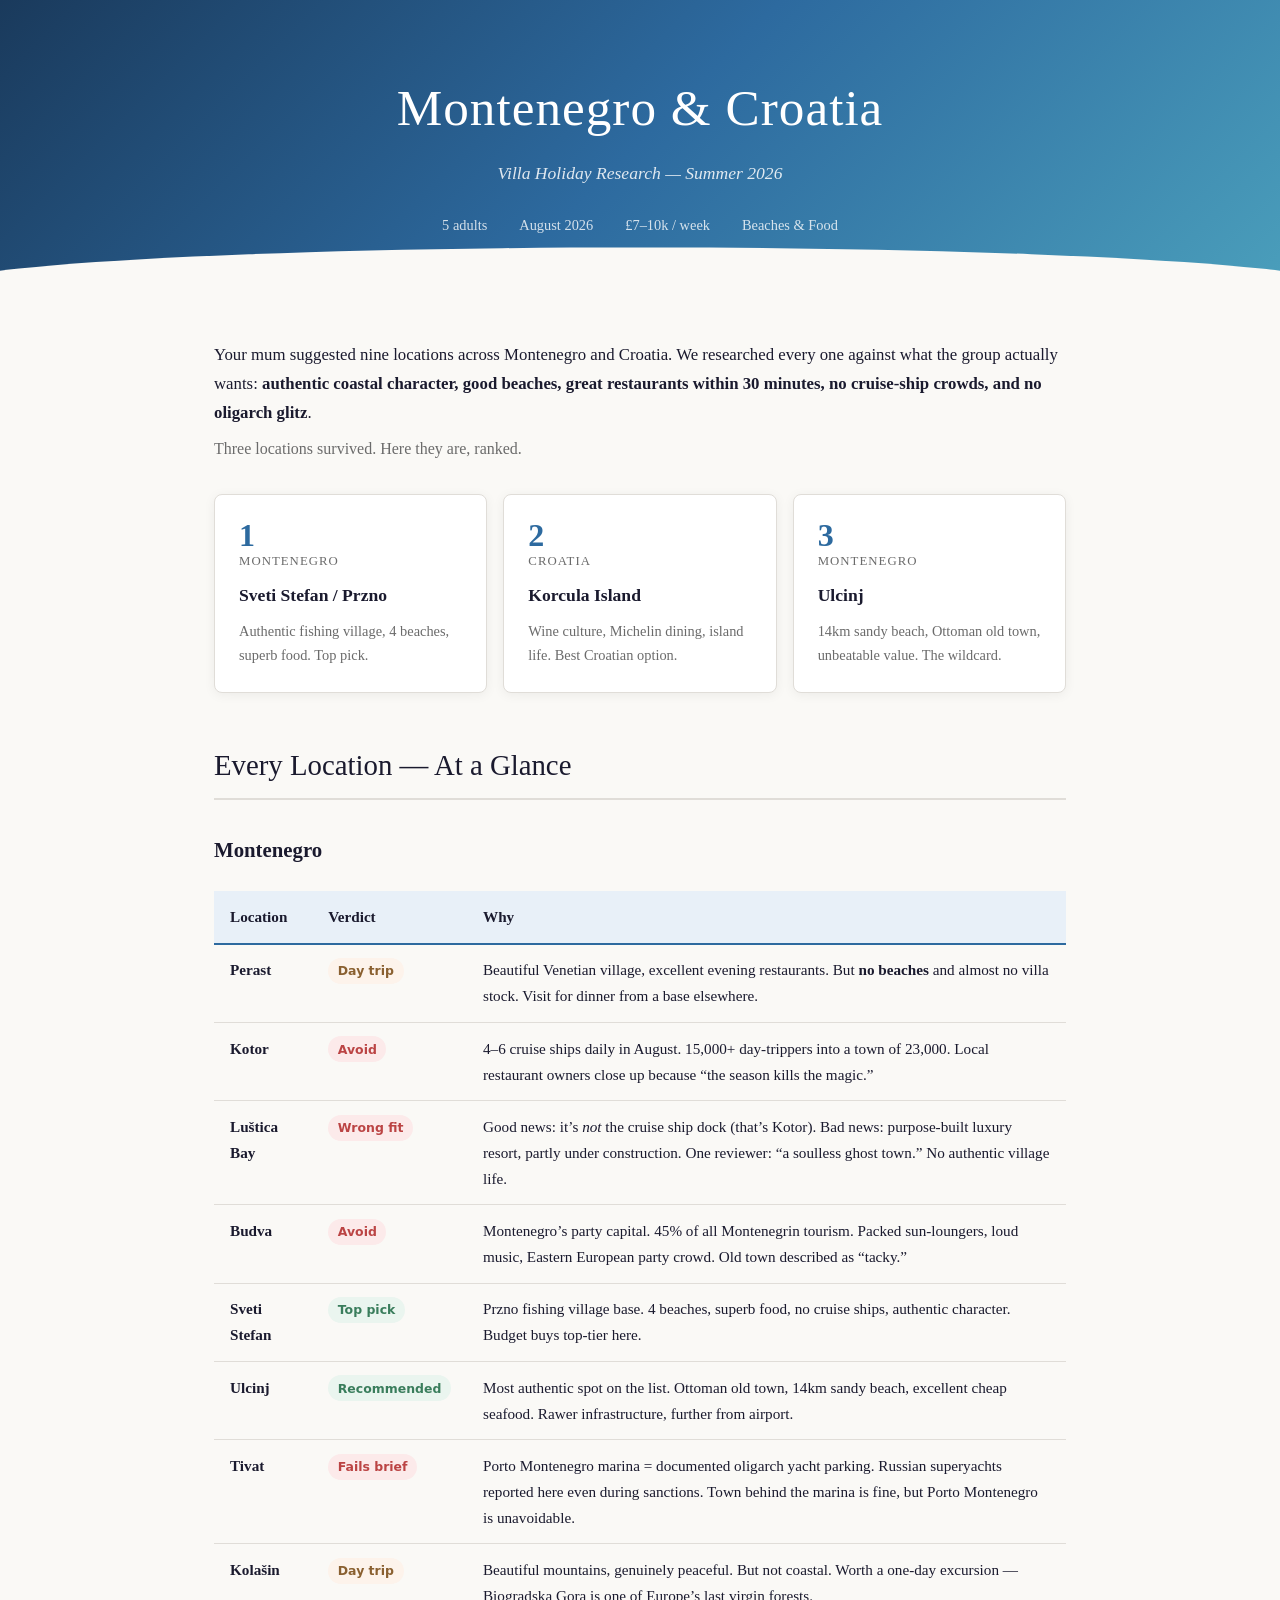
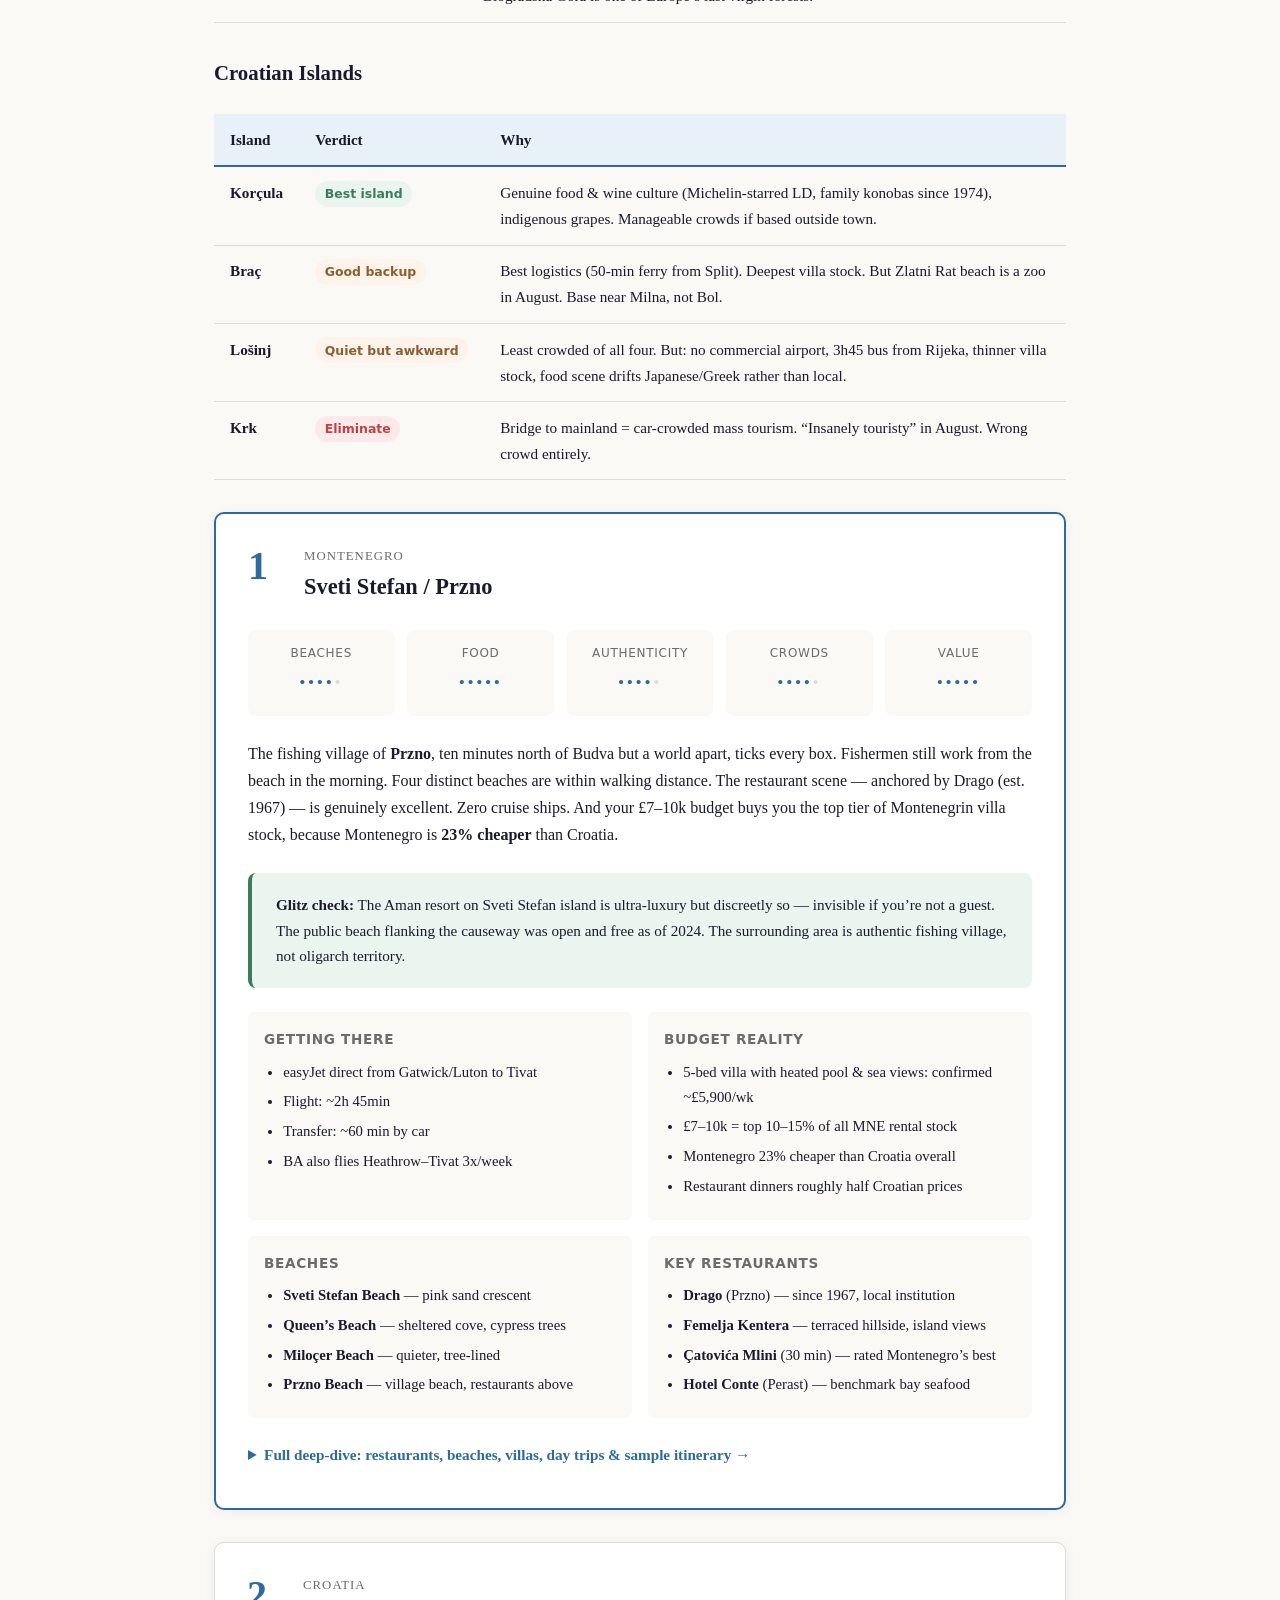
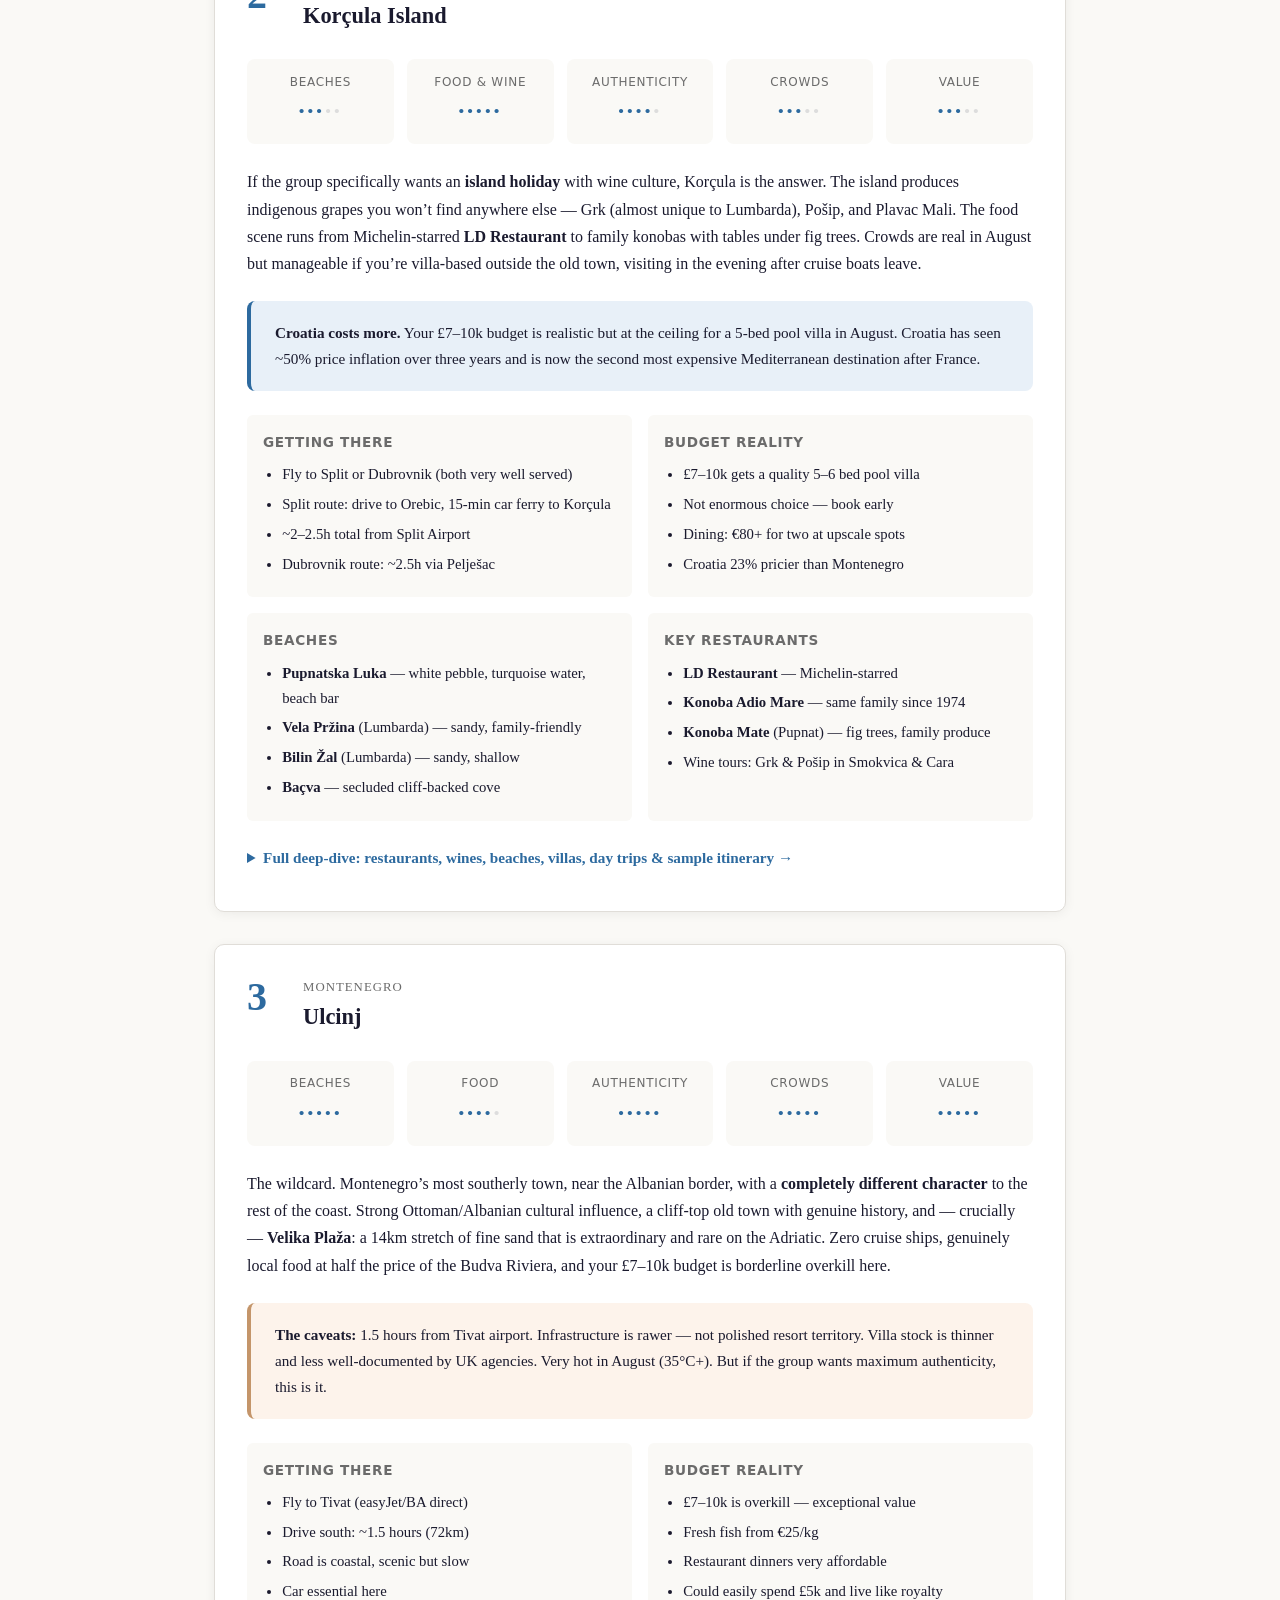
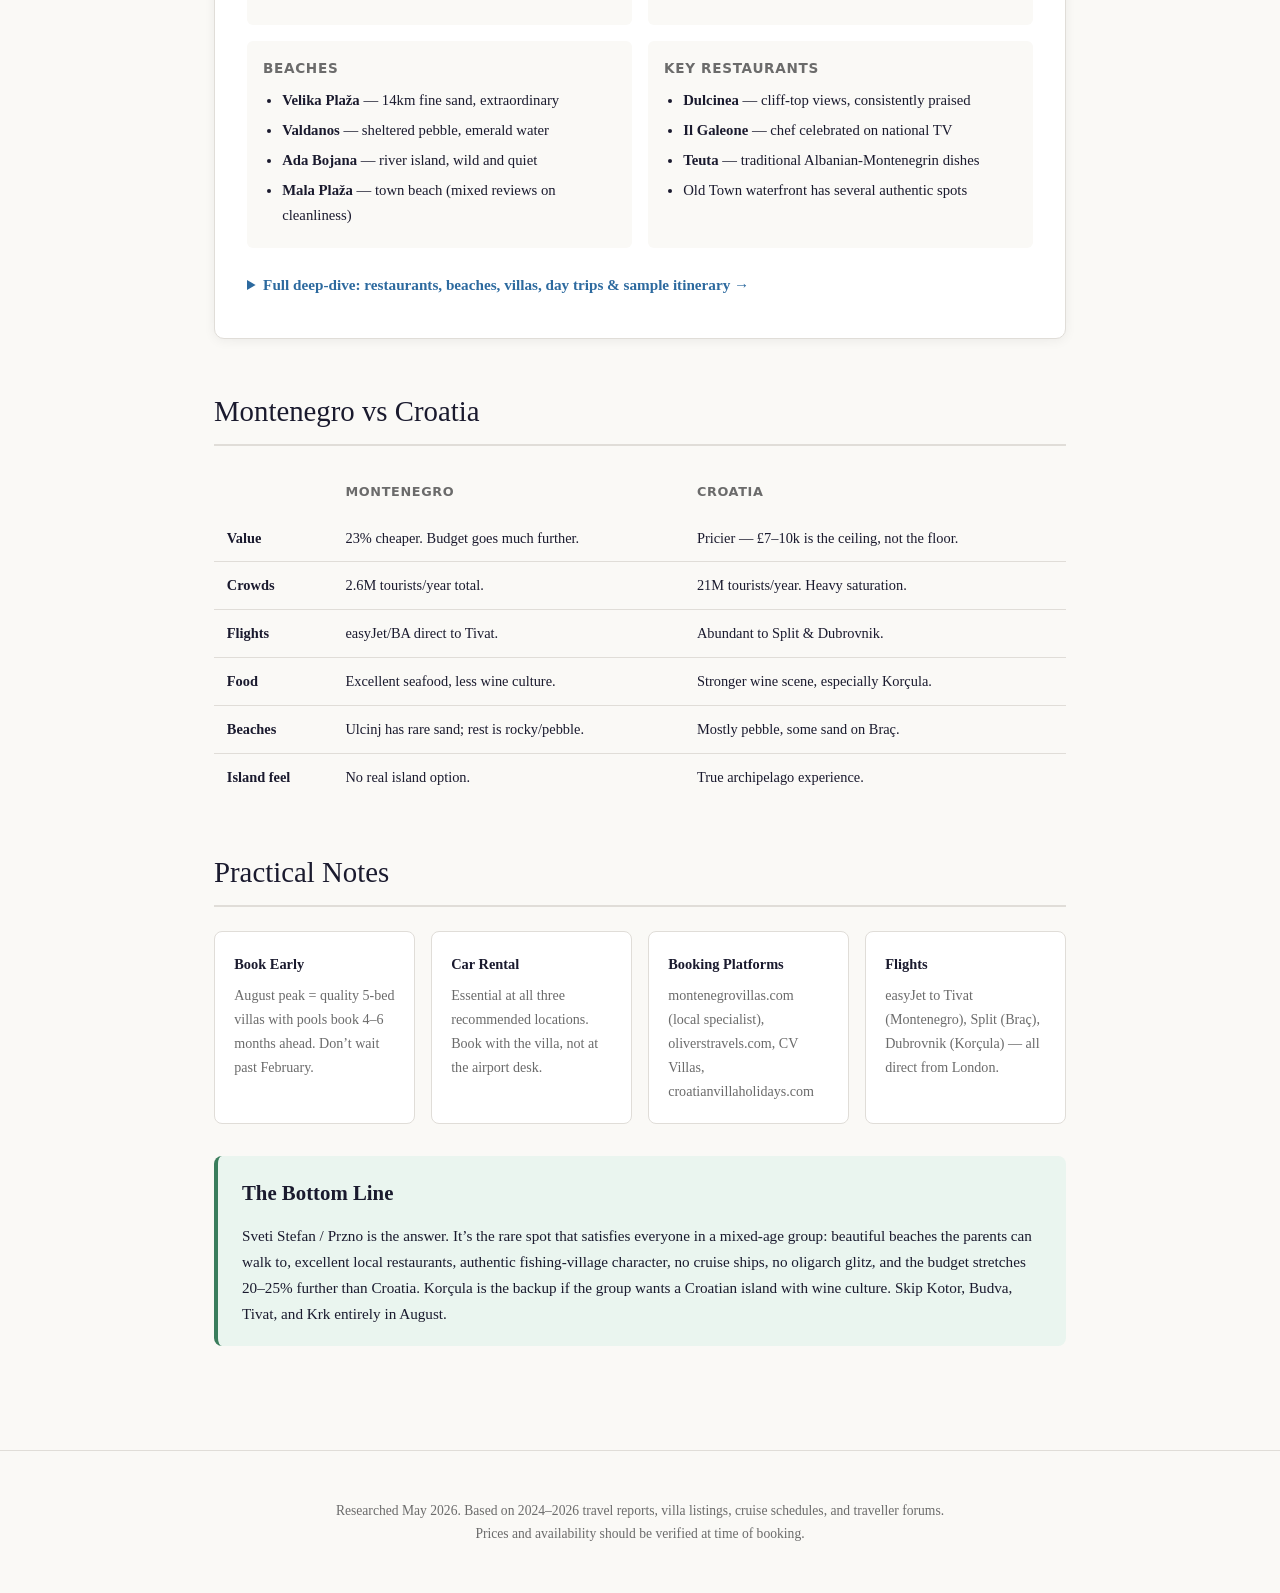
==== index.html @ 677475d8 "Add deep-dive content for all three recommended locations" ====
<!DOCTYPE html>
<html lang="en">
<head>
    <meta charset="UTF-8">
    <meta name="viewport" content="width=device-width, initial-scale=1.0">
    <title>Montenegro & Croatia — Summer 2026</title>
    <style>
        :root {
            --ink: #1a1a2e;
            --paper: #faf9f6;
            --accent: #2d6a9f;
            --accent-light: #e8f0f8;
            --warm: #c4956a;
            --warm-light: #fdf3eb;
            --red: #b44;
            --red-light: #fceaea;
            --green: #3a7d5c;
            --green-light: #eaf5ef;
            --border: #e0ddd8;
            --muted: #6b6b6b;
            --shadow: 0 2px 12px rgba(0,0,0,0.06);
        }

        * { margin: 0; padding: 0; box-sizing: border-box; }

        body {
            font-family: 'Georgia', 'Times New Roman', serif;
            color: var(--ink);
            background: var(--paper);
            line-height: 1.7;
            -webkit-font-smoothing: antialiased;
        }

        .hero {
            background: linear-gradient(135deg, #1a3a5c 0%, #2d6a9f 50%, #4a9ebb 100%);
            color: white;
            padding: 4rem 2rem 3rem;
            text-align: center;
            position: relative;
            overflow: hidden;
        }
        .hero::after {
            content: '';
            position: absolute;
            bottom: -2px;
            left: 0;
            right: 0;
            height: 40px;
            background: var(--paper);
            clip-path: ellipse(55% 100% at 50% 100%);
        }
        .hero h1 {
            font-size: clamp(2rem, 5vw, 3.2rem);
            font-weight: 400;
            letter-spacing: 0.02em;
            margin-bottom: 0.5rem;
        }
        .hero .subtitle {
            font-size: 1.1rem;
            opacity: 0.85;
            font-style: italic;
        }
        .hero .meta {
            margin-top: 1.5rem;
            display: flex;
            gap: 2rem;
            justify-content: center;
            flex-wrap: wrap;
            font-size: 0.9rem;
            opacity: 0.8;
        }
        .hero .meta span {
            display: flex;
            align-items: center;
            gap: 0.4rem;
        }

        .container {
            max-width: 900px;
            margin: 0 auto;
            padding: 2rem 1.5rem;
        }

        .nav-cards {
            display: grid;
            grid-template-columns: repeat(auto-fit, minmax(250px, 1fr));
            gap: 1rem;
            margin: 2rem 0 3rem;
        }
        .nav-card {
            background: white;
            border: 1px solid var(--border);
            border-radius: 8px;
            padding: 1.5rem;
            text-decoration: none;
            color: var(--ink);
            transition: all 0.2s;
            box-shadow: var(--shadow);
        }
        .nav-card:hover {
            border-color: var(--accent);
            transform: translateY(-2px);
            box-shadow: 0 4px 20px rgba(0,0,0,0.1);
        }
        .nav-card .rank {
            font-size: 2rem;
            font-weight: 700;
            color: var(--accent);
            line-height: 1;
        }
        .nav-card h3 {
            margin: 0.5rem 0 0.3rem;
            font-size: 1.1rem;
        }
        .nav-card .country {
            font-size: 0.8rem;
            text-transform: uppercase;
            letter-spacing: 0.08em;
            color: var(--muted);
        }
        .nav-card p {
            font-size: 0.9rem;
            color: var(--muted);
            margin-top: 0.5rem;
        }

        h2 {
            font-size: 1.8rem;
            font-weight: 400;
            margin: 3rem 0 1rem;
            padding-bottom: 0.5rem;
            border-bottom: 2px solid var(--border);
        }
        h3 {
            font-size: 1.3rem;
            font-weight: 600;
            margin: 2rem 0 0.8rem;
        }

        .verdict-table {
            width: 100%;
            border-collapse: collapse;
            margin: 1.5rem 0;
            font-size: 0.95rem;
        }
        .verdict-table th {
            text-align: left;
            padding: 0.8rem 1rem;
            background: var(--accent-light);
            border-bottom: 2px solid var(--accent);
            font-weight: 600;
        }
        .verdict-table td {
            padding: 0.8rem 1rem;
            border-bottom: 1px solid var(--border);
            vertical-align: top;
        }
        .verdict-table tr:hover {
            background: #fafafa;
        }

        .badge {
            display: inline-block;
            padding: 0.15rem 0.6rem;
            border-radius: 20px;
            font-size: 0.78rem;
            font-weight: 600;
            font-family: system-ui, sans-serif;
            white-space: nowrap;
        }
        .badge-yes { background: var(--green-light); color: var(--green); }
        .badge-no { background: var(--red-light); color: var(--red); }
        .badge-maybe { background: var(--warm-light); color: #8a6030; }
        .badge-star { background: #fef3c7; color: #92400e; }

        .rec-section {
            background: white;
            border: 1px solid var(--border);
            border-radius: 10px;
            padding: 2rem;
            margin: 2rem 0;
            box-shadow: var(--shadow);
        }
        .rec-section.top-pick {
            border-color: var(--accent);
            border-width: 2px;
        }
        .rec-header {
            display: flex;
            align-items: flex-start;
            gap: 1rem;
            margin-bottom: 1.5rem;
        }
        .rec-number {
            font-size: 2.5rem;
            font-weight: 700;
            color: var(--accent);
            line-height: 1;
            min-width: 2.5rem;
        }
        .rec-title h3 {
            margin: 0;
            font-size: 1.4rem;
        }
        .rec-title .country-tag {
            font-size: 0.8rem;
            text-transform: uppercase;
            letter-spacing: 0.08em;
            color: var(--muted);
        }

        .score-grid {
            display: grid;
            grid-template-columns: repeat(auto-fit, minmax(140px, 1fr));
            gap: 0.8rem;
            margin: 1.5rem 0;
        }
        .score-item {
            text-align: center;
            padding: 0.8rem;
            border-radius: 8px;
            background: var(--paper);
        }
        .score-item .label {
            font-size: 0.75rem;
            text-transform: uppercase;
            letter-spacing: 0.06em;
            color: var(--muted);
            font-family: system-ui, sans-serif;
        }
        .score-item .dots {
            font-size: 1.1rem;
            margin: 0.3rem 0;
            letter-spacing: 0.15em;
        }
        .dot-full { color: var(--accent); }
        .dot-empty { color: #ddd; }

        .detail-grid {
            display: grid;
            grid-template-columns: 1fr 1fr;
            gap: 1rem;
            margin: 1rem 0;
        }
        @media (max-width: 600px) {
            .detail-grid { grid-template-columns: 1fr; }
        }
        .detail-item {
            padding: 1rem;
            background: var(--paper);
            border-radius: 6px;
        }
        .detail-item h4 {
            font-size: 0.85rem;
            text-transform: uppercase;
            letter-spacing: 0.05em;
            color: var(--muted);
            margin-bottom: 0.5rem;
            font-family: system-ui, sans-serif;
        }
        .detail-item p, .detail-item ul {
            font-size: 0.92rem;
        }
        .detail-item ul {
            padding-left: 1.2rem;
        }
        .detail-item li {
            margin-bottom: 0.3rem;
        }

        .comparison-table {
            width: 100%;
            border-collapse: collapse;
            margin: 1.5rem 0;
            font-size: 0.9rem;
        }
        .comparison-table th {
            text-align: left;
            padding: 0.7rem 0.8rem;
            background: var(--paper);
            font-weight: 600;
            font-size: 0.8rem;
            text-transform: uppercase;
            letter-spacing: 0.05em;
            color: var(--muted);
            font-family: system-ui, sans-serif;
        }
        .comparison-table td {
            padding: 0.7rem 0.8rem;
            border-bottom: 1px solid var(--border);
        }
        .comparison-table tr:last-child td { border-bottom: none; }

        .callout {
            padding: 1.2rem 1.5rem;
            border-radius: 8px;
            margin: 1.5rem 0;
            font-size: 0.95rem;
        }
        .callout-info {
            background: var(--accent-light);
            border-left: 4px solid var(--accent);
        }
        .callout-warn {
            background: var(--warm-light);
            border-left: 4px solid var(--warm);
        }
        .callout-good {
            background: var(--green-light);
            border-left: 4px solid var(--green);
        }

        .practical-grid {
            display: grid;
            grid-template-columns: repeat(auto-fit, minmax(200px, 1fr));
            gap: 1rem;
            margin: 1.5rem 0;
        }
        .practical-item {
            background: white;
            border: 1px solid var(--border);
            border-radius: 8px;
            padding: 1.2rem;
        }
        .practical-item h4 {
            font-size: 0.9rem;
            margin-bottom: 0.5rem;
        }
        .practical-item p {
            font-size: 0.88rem;
            color: var(--muted);
        }

        .deep-dive {
            margin-top: 1rem;
        }
        .deep-dive summary {
            cursor: pointer;
            font-weight: 600;
            color: var(--accent);
            padding: 0.5rem 0;
            font-size: 0.95rem;
        }
        .deep-dive summary:hover {
            text-decoration: underline;
        }
        .deep-dive-content {
            padding: 1rem 0;
        }
        .deep-dive-content h4 {
            font-size: 1rem;
            margin: 1.5rem 0 0.5rem;
            color: var(--ink);
        }
        .deep-dive-content h4:first-child {
            margin-top: 0;
        }
        .deep-dive-content ul {
            padding-left: 1.5rem;
            margin: 0.5rem 0;
        }
        .deep-dive-content li {
            margin-bottom: 0.4rem;
            font-size: 0.92rem;
        }
        .deep-dive-content p {
            font-size: 0.92rem;
            margin: 0.5rem 0;
        }
        .deep-dive-content .restaurant-card,
        .deep-dive-content .beach-card,
        .deep-dive-content .villa-card {
            background: var(--paper);
            border-radius: 6px;
            padding: 0.8rem 1rem;
            margin: 0.5rem 0;
        }
        .deep-dive-content .restaurant-card strong,
        .deep-dive-content .beach-card strong,
        .deep-dive-content .villa-card strong {
            color: var(--accent);
        }

        .itinerary {
            margin: 1rem 0;
        }
        .itinerary-day {
            display: grid;
            grid-template-columns: 80px 1fr;
            gap: 1rem;
            padding: 0.8rem 0;
            border-bottom: 1px solid var(--border);
        }
        .itinerary-day:last-child { border-bottom: none; }
        .day-label {
            font-weight: 700;
            color: var(--accent);
            font-size: 0.85rem;
            text-transform: uppercase;
            letter-spacing: 0.05em;
            font-family: system-ui, sans-serif;
            padding-top: 0.1rem;
        }
        .day-content {
            font-size: 0.92rem;
        }
        .day-content strong { font-weight: 600; }

        footer {
            text-align: center;
            padding: 3rem 1.5rem;
            color: var(--muted);
            font-size: 0.85rem;
            border-top: 1px solid var(--border);
            margin-top: 3rem;
        }

        .stars { color: #d4a017; letter-spacing: 0.1em; }

        @media (max-width: 600px) {
            .hero { padding: 3rem 1.5rem 2.5rem; }
            .container { padding: 1.5rem 1rem; }
            .rec-section { padding: 1.5rem; }
            .hero .meta { gap: 1rem; }
        }
    </style>
</head>
<body>

<div class="hero">
    <h1>Montenegro & Croatia</h1>
    <div class="subtitle">Villa Holiday Research &mdash; Summer 2026</div>
    <div class="meta">
        <span>5 adults</span>
        <span>August 2026</span>
        <span>&pound;7&ndash;10k / week</span>
        <span>Beaches &amp; Food</span>
    </div>
</div>

<div class="container">

    <p style="font-size: 1.05rem; margin: 1.5rem 0 0.5rem;">Your mum suggested nine locations across Montenegro and Croatia. We researched every one against what the group actually wants: <strong>authentic coastal character, good beaches, great restaurants within 30 minutes, no cruise-ship crowds, and no oligarch glitz</strong>.</p>

    <p style="color: var(--muted);">Three locations survived. Here they are, ranked.</p>

    <div class="nav-cards">
        <a href="#sveti-stefan" class="nav-card">
            <div class="rank">1</div>
            <div class="country">Montenegro</div>
            <h3>Sveti Stefan / Przno</h3>
            <p>Authentic fishing village, 4 beaches, superb food. Top pick.</p>
        </a>
        <a href="#korcula" class="nav-card">
            <div class="rank">2</div>
            <div class="country">Croatia</div>
            <h3>Korcula Island</h3>
            <p>Wine culture, Michelin dining, island life. Best Croatian option.</p>
        </a>
        <a href="#ulcinj" class="nav-card">
            <div class="rank">3</div>
            <div class="country">Montenegro</div>
            <h3>Ulcinj</h3>
            <p>14km sandy beach, Ottoman old town, unbeatable value. The wildcard.</p>
        </a>
    </div>

    <!-- ===== VERDICTS TABLE ===== -->
    <h2>Every Location &mdash; At a Glance</h2>

    <h3>Montenegro</h3>
    <table class="verdict-table">
        <thead>
            <tr><th>Location</th><th>Verdict</th><th>Why</th></tr>
        </thead>
        <tbody>
            <tr>
                <td><strong>Perast</strong></td>
                <td><span class="badge badge-maybe">Day trip</span></td>
                <td>Beautiful Venetian village, excellent evening restaurants. But <strong>no beaches</strong> and almost no villa stock. Visit for dinner from a base elsewhere.</td>
            </tr>
            <tr>
                <td><strong>Kotor</strong></td>
                <td><span class="badge badge-no">Avoid</span></td>
                <td>4&ndash;6 cruise ships daily in August. 15,000+ day-trippers into a town of 23,000. Local restaurant owners close up because &ldquo;the season kills the magic.&rdquo;</td>
            </tr>
            <tr>
                <td><strong>Lu&scaron;tica Bay</strong></td>
                <td><span class="badge badge-no">Wrong fit</span></td>
                <td>Good news: it&rsquo;s <em>not</em> the cruise ship dock (that&rsquo;s Kotor). Bad news: purpose-built luxury resort, partly under construction. One reviewer: &ldquo;a soulless ghost town.&rdquo; No authentic village life.</td>
            </tr>
            <tr>
                <td><strong>Budva</strong></td>
                <td><span class="badge badge-no">Avoid</span></td>
                <td>Montenegro&rsquo;s party capital. 45% of all Montenegrin tourism. Packed sun-loungers, loud music, Eastern European party crowd. Old town described as &ldquo;tacky.&rdquo;</td>
            </tr>
            <tr>
                <td><strong>Sveti Stefan</strong></td>
                <td><span class="badge badge-yes">Top pick</span></td>
                <td>Przno fishing village base. 4 beaches, superb food, no cruise ships, authentic character. Budget buys top-tier here.</td>
            </tr>
            <tr>
                <td><strong>Ulcinj</strong></td>
                <td><span class="badge badge-yes">Recommended</span></td>
                <td>Most authentic spot on the list. Ottoman old town, 14km sandy beach, excellent cheap seafood. Rawer infrastructure, further from airport.</td>
            </tr>
            <tr>
                <td><strong>Tivat</strong></td>
                <td><span class="badge badge-no">Fails brief</span></td>
                <td>Porto Montenegro marina = documented oligarch yacht parking. Russian superyachts reported here even during sanctions. Town behind the marina is fine, but Porto Montenegro is unavoidable.</td>
            </tr>
            <tr>
                <td><strong>Kola&scaron;in</strong></td>
                <td><span class="badge badge-maybe">Day trip</span></td>
                <td>Beautiful mountains, genuinely peaceful. But not coastal. Worth a one-day excursion &mdash; Biogradska Gora is one of Europe&rsquo;s last virgin forests.</td>
            </tr>
        </tbody>
    </table>

    <h3>Croatian Islands</h3>
    <table class="verdict-table">
        <thead>
            <tr><th>Island</th><th>Verdict</th><th>Why</th></tr>
        </thead>
        <tbody>
            <tr>
                <td><strong>Kor&ccedil;ula</strong></td>
                <td><span class="badge badge-yes">Best island</span></td>
                <td>Genuine food &amp; wine culture (Michelin-starred LD, family konobas since 1974), indigenous grapes. Manageable crowds if based outside town.</td>
            </tr>
            <tr>
                <td><strong>Bra&ccedil;</strong></td>
                <td><span class="badge badge-maybe">Good backup</span></td>
                <td>Best logistics (50-min ferry from Split). Deepest villa stock. But Zlatni Rat beach is a zoo in August. Base near Milna, not Bol.</td>
            </tr>
            <tr>
                <td><strong>Lo&scaron;inj</strong></td>
                <td><span class="badge badge-maybe">Quiet but awkward</span></td>
                <td>Least crowded of all four. But: no commercial airport, 3h45 bus from Rijeka, thinner villa stock, food scene drifts Japanese/Greek rather than local.</td>
            </tr>
            <tr>
                <td><strong>Krk</strong></td>
                <td><span class="badge badge-no">Eliminate</span></td>
                <td>Bridge to mainland = car-crowded mass tourism. &ldquo;Insanely touristy&rdquo; in August. Wrong crowd entirely.</td>
            </tr>
        </tbody>
    </table>

    <!-- ===== TOP PICK: SVETI STEFAN ===== -->
    <div id="sveti-stefan" class="rec-section top-pick">
        <div class="rec-header">
            <div class="rec-number">1</div>
            <div class="rec-title">
                <div class="country-tag">Montenegro</div>
                <h3>Sveti Stefan / Przno</h3>
            </div>
        </div>

        <div class="score-grid">
            <div class="score-item">
                <div class="label">Beaches</div>
                <div class="dots"><span class="dot-full">&bull;&bull;&bull;&bull;</span><span class="dot-empty">&bull;</span></div>
            </div>
            <div class="score-item">
                <div class="label">Food</div>
                <div class="dots"><span class="dot-full">&bull;&bull;&bull;&bull;&bull;</span></div>
            </div>
            <div class="score-item">
                <div class="label">Authenticity</div>
                <div class="dots"><span class="dot-full">&bull;&bull;&bull;&bull;</span><span class="dot-empty">&bull;</span></div>
            </div>
            <div class="score-item">
                <div class="label">Crowds</div>
                <div class="dots"><span class="dot-full">&bull;&bull;&bull;&bull;</span><span class="dot-empty">&bull;</span></div>
            </div>
            <div class="score-item">
                <div class="label">Value</div>
                <div class="dots"><span class="dot-full">&bull;&bull;&bull;&bull;&bull;</span></div>
            </div>
        </div>

        <p>The fishing village of <strong>Przno</strong>, ten minutes north of Budva but a world apart, ticks every box. Fishermen still work from the beach in the morning. Four distinct beaches are within walking distance. The restaurant scene &mdash; anchored by Drago (est. 1967) &mdash; is genuinely excellent. Zero cruise ships. And your &pound;7&ndash;10k budget buys you the top tier of Montenegrin villa stock, because Montenegro is <strong>23% cheaper</strong> than Croatia.</p>

        <div class="callout callout-good">
            <strong>Glitz check:</strong> The Aman resort on Sveti Stefan island is ultra-luxury but discreetly so &mdash; invisible if you&rsquo;re not a guest. The public beach flanking the causeway was open and free as of 2024. The surrounding area is authentic fishing village, not oligarch territory.
        </div>

        <div class="detail-grid">
            <div class="detail-item">
                <h4>Getting There</h4>
                <ul>
                    <li>easyJet direct from Gatwick/Luton to Tivat</li>
                    <li>Flight: ~2h 45min</li>
                    <li>Transfer: ~60 min by car</li>
                    <li>BA also flies Heathrow&ndash;Tivat 3x/week</li>
                </ul>
            </div>
            <div class="detail-item">
                <h4>Budget Reality</h4>
                <ul>
                    <li>5-bed villa with heated pool &amp; sea views: confirmed ~&pound;5,900/wk</li>
                    <li>&pound;7&ndash;10k = top 10&ndash;15% of all MNE rental stock</li>
                    <li>Montenegro 23% cheaper than Croatia overall</li>
                    <li>Restaurant dinners roughly half Croatian prices</li>
                </ul>
            </div>
            <div class="detail-item">
                <h4>Beaches</h4>
                <ul>
                    <li><strong>Sveti Stefan Beach</strong> &mdash; pink sand crescent</li>
                    <li><strong>Queen&rsquo;s Beach</strong> &mdash; sheltered cove, cypress trees</li>
                    <li><strong>Milo&ccedil;er Beach</strong> &mdash; quieter, tree-lined</li>
                    <li><strong>Przno Beach</strong> &mdash; village beach, restaurants above</li>
                </ul>
            </div>
            <div class="detail-item">
                <h4>Key Restaurants</h4>
                <ul>
                    <li><strong>Drago</strong> (Przno) &mdash; since 1967, local institution</li>
                    <li><strong>Femelja Kentera</strong> &mdash; terraced hillside, island views</li>
                    <li><strong>&Ccedil;atovi&cacute;a Mlini</strong> (30 min) &mdash; rated Montenegro&rsquo;s best</li>
                    <li><strong>Hotel Conte</strong> (Perast) &mdash; benchmark bay seafood</li>
                </ul>
            </div>
        </div>

        <details class="deep-dive" id="sveti-stefan-deep">
            <summary>Full deep-dive: restaurants, beaches, villas, day trips &amp; sample itinerary &rarr;</summary>
            <div class="deep-dive-content" id="sveti-stefan-deep-content">

                <div class="callout callout-info" style="margin-bottom:1.5rem;">
                    <strong>Breaking news:</strong> Aman Sveti Stefan reopened 1 July 2026 after a five-year closure. Under the settlement, Sveti Stefan Beach and King&rsquo;s Beach are now <strong>publicly accessible</strong>. Queen&rsquo;s Beach remains Aman-exclusive. This is great news for villa renters.
                </div>

                <h4>Villa Options</h4>

                <div class="villa-card">
                    <strong>Sveti Stefan Dream Villa</strong> &mdash; 5 bed, 5 en-suite bath, sleeps 10<br>
                    3&times;10m heated pool, pergola shading, panoramic sea &amp; mountain views. Bliziku&cacute;e village above Sveti Stefan. 270m&sup2;, modern-traditional Montenegrin architecture.<br>
                    <strong>&euro;6,965/week (~&pound;5,900)</strong> &mdash; sits comfortably in budget.<br>
                    <em>montenegrovillas.com</em>
                </div>

                <div class="villa-card">
                    <strong>Villa Sveti Stefan</strong> &mdash; 4 bed across three levels, 6 bath<br>
                    Full-size pool, 360&deg; sea/mountain views. Modern stone mansion minutes from the islet. Outdoor kitchen with brick oven.<br>
                    <strong>Prices on request</strong> &mdash; likely &pound;7&ndash;10k range given spec.<br>
                    <em>montenegrovillas.com</em>
                </div>

                <div class="villa-card">
                    <strong>4-Bed Villa with Infinity Pool (SV014)</strong> &mdash; 4 bed (2 double, 2 twin), sleeps 8&ndash;10<br>
                    Private infinity pool with sea views. Re&zcaron;evi&cacute;i hills, 400m to beach. Two connected apartments, BBQ, parking.<br>
                    <strong>~&pound;3,073/week</strong> &mdash; well below budget, great value option.<br>
                    <em>croatianvillas.com</em>
                </div>

                <div class="villa-card">
                    <strong>Villa Cirque</strong> &mdash; 5 bed with en-suite<br>
                    Oliver&rsquo;s Travels, Sveti Stefan South Coast. Dynamic pricing &mdash; search with August 2026 dates.<br>
                    <em>oliverstravels.com</em>
                </div>

                <p style="color:var(--muted); font-size:0.88rem; margin-top:0.8rem;"><strong>Booking tip:</strong> The Dream Villa at ~&pound;5,900/wk is the clearest confirmed option. Also search Airbnb luxury and Oliver&rsquo;s Travels with August 2026 dates. Book 4&ndash;6 months ahead.</p>

                <h4>Restaurant Guide</h4>

                <p style="font-style:italic; color:var(--muted); margin-bottom:0.8rem;">Przno village &mdash; 5 min walk/drive</p>

                <div class="restaurant-card">
                    <strong>Konoba Langust</strong> &mdash; The standout. Family-run for 20+ years, on the beach promenade. Operates its own fishing boats &mdash; catch is genuinely daily fresh. Grilled whole fish, lobster, octopus. Garden &amp; sea-view terrace (140 covers).<br>
                    ~&euro;35&ndash;50/head incl. wine. <strong>Book ahead in August</strong> &mdash; +382 69 023559 or foodbook.me
                </div>

                <div class="restaurant-card">
                    <strong>Blanche</strong> &mdash; Upmarket modern dining on the Przno seafront. Contemporary Adriatic seafood, good wine list. ~&euro;50&ndash;70/head. Book ahead.
                </div>

                <div class="restaurant-card">
                    <strong>Konoba More</strong> &mdash; Traditional tavern at the water&rsquo;s edge. More local, less touristy. Simple honest seafood &mdash; grilled fish, mussels, cold mezes. ~&euro;20&ndash;30/head.
                </div>

                <p style="font-style:italic; color:var(--muted); margin:1rem 0 0.8rem;">Sveti Stefan immediate area</p>

                <div class="restaurant-card">
                    <strong>Olive Restaurant &amp; Bar</strong> &mdash; Right next to Sveti Stefan beach, under centuries-old olive trees with views of the 15th-century island. Probably the most scenic lunch spot in the area. Seafood risotto, grilled octopus. Mains &euro;14&ndash;24. Mixed reviews on consistency but the setting is unmatched.
                </div>

                <div class="restaurant-card">
                    <strong>Adrovic Restaurant</strong> &mdash; Large terrace with iconic Sveti Stefan island views. Traditional Montenegrin menu. Local cheeses, fresh fish. Mid-range.
                </div>

                <p style="font-style:italic; color:var(--muted); margin:1rem 0 0.8rem;">Worth the drive</p>

                <div class="restaurant-card">
                    <strong>Konoba &Ccedil;atovi&cacute;a Mlini</strong> (Morinj, 45&ndash;60 min) &mdash; <span class="badge badge-star">Signature dinner</span><br>
                    The standout fine-dining destination of the entire Montenegrin coast. Hidden behind an unassuming village entrance, reveals a restored 200-year-old flour mill with lawns, streams, ducks, geese, peacocks. Salt-baked whole fish (order in advance for groups), excellent desserts and wine list.<br>
                    ~&euro;45&ndash;60/head. <strong>Book weeks ahead</strong> &mdash; +382 32 373 030 or catovicamlini.com
                </div>

                <div class="restaurant-card">
                    <strong>Jadran</strong> (Budva Old Town, 20 min) &mdash; Est. 1976, right on the seafront. Grilled daily catch, lobster buzara, stuffed squid. Traditional coal grill. Book 2 days ahead in August.
                </div>

                <div class="restaurant-card">
                    <strong>Konoba Mediterraneo</strong> (Petrovac, 20 min south) &mdash; #1-rated in Petrovac. Tables between lemon trees overlooking the bay. Fish stew, black risotto, Mediterranean fish platter.
                </div>

                <h4>Beach Guide</h4>

                <p style="margin-bottom:0.8rem;">All four main beaches form a walkable chain connected by a coastal pine forest path &mdash; one of the genuine pleasures of the area.</p>

                <div class="beach-card">
                    <strong>Sveti Stefan Beach</strong> &mdash; Pink-tinged pebble (calcium shell fragments). Left/public side is free (sunbeds ~&euro;30/pair). Right side now publicly accessible following the 2026 Aman settlement. Moderate-high crowds in August. Go before 10am for photography. Crystal clear turquoise water.
                </div>

                <div class="beach-card">
                    <strong>Milo&ccedil;er Beach (King&rsquo;s Beach)</strong> &mdash; Fine pink pebbles, &ldquo;almost velvety.&rdquo; 380m long. Now publicly accessible (2026 settlement). 10-min walk through Milo&ccedil;er Forest Park (century-old royal pines). Limited facilities &mdash; bring supplies. The forest walk is itself a highlight.
                </div>

                <div class="beach-card">
                    <strong>Queen&rsquo;s Beach</strong> &mdash; Sand and pebble, 120m, sheltered cove with cypress and olive trees. <strong>Aman guests only</strong> under the 2026 settlement. The most secluded of the four.
                </div>

                <div class="beach-card">
                    <strong>Przno Beach</strong> &mdash; Sandy-pebble mix, crescent bay. Partially reserved by Maestral Resort; public portion free. Most crowded of the four &mdash; arrive early. Seafront restaurants directly on beach (Langust, Blanche). Atmospheric in the evening with fishing boats returning.
                </div>

                <div class="beach-card">
                    <strong>Petrovac Beach</strong> (20 min south) &mdash; Sandy &mdash; the best sand beach in the region. Busier but more manageable than Budva. Beach bars, two small pine-forested islands visible offshore. Combine with lunch at Konoba Mediterraneo.
                </div>

                <h4>Day Trips</h4>

                <div class="itinerary">
                    <div class="itinerary-day">
                        <div class="day-label">Kotor</div>
                        <div class="day-content">
                            <strong>35km, 45&ndash;50 min.</strong> UNESCO walled medieval city. Genuinely one of the most beautiful old towns in Europe. <strong>Crucial:</strong> leave by 7:30am, arrive 8am, leave by 11am before cruise ships overwhelm it. Hike the San Giovanni fortress walls (free before 8am, &euro;8 after). Cathedral of St Tryphon. Or return at dusk when cruise crowds leave &mdash; magical.
                        </div>
                    </div>
                    <div class="itinerary-day">
                        <div class="day-label">Perast</div>
                        <div class="day-content">
                            <strong>45km, 55&ndash;60 min.</strong> Tiny Baroque village on the Bay of Kotor. Take the boat to Our Lady of the Rocks (&euro;5 return, 5 min) &mdash; an artificial island built by sailors adding stones over centuries. Best in late afternoon/evening when cruise passengers are gone. Golden-hour light on the bay is exceptional.
                        </div>
                    </div>
                    <div class="itinerary-day">
                        <div class="day-label">Lov&cacute;en</div>
                        <div class="day-content">
                            <strong>60km, ~1.5h.</strong> The Kotor Serpentine: 16 hairpin bends, jaw-dropping views. Njego&scaron; Mausoleum at 1,657m (461 steps, &euro;8). Stop at Njegu&scaron;i village to buy local pr&scaron;ut and cheese direct from producers. Optional add-on: Cetinje (Montenegro&rsquo;s royal capital). Full day &mdash; allow 8&ndash;10 hours. Manageable in a standard rental car.
                        </div>
                    </div>
                    <div class="itinerary-day">
                        <div class="day-label">Skadar Lake</div>
                        <div class="day-content">
                            <strong>50km, ~1h.</strong> Largest lake in the Balkans. Private boat tour recommended (~&euro;90/head for 5 people) &mdash; includes breakfast, lunch, swimming, bird watching, island monastery visits. Depart from Virpazar village. Lily pad fields, Dalmatian Pelicans, clear swimming water.
                        </div>
                    </div>
                    <div class="itinerary-day">
                        <div class="day-label">Petrovac + Budva</div>
                        <div class="day-content">
                            <strong>Half-and-half day.</strong> Petrovac (20 min south) for a sandy beach morning and lunch at Konoba Mediterraneo. Budva Old Town (15 min north) for an evening walk along the medieval walls at sunset, dinner at Jadran.
                        </div>
                    </div>
                </div>

                <h4>Practical Tips</h4>

                <div class="detail-grid">
                    <div class="detail-item">
                        <h4>Car Rental</h4>
                        <ul>
                            <li>Pick up at Tivat airport (~30km to Sveti Stefan)</li>
                            <li>Consider two small cars or one 7-seater for 5 people</li>
                            <li>Book 3+ months ahead for August</li>
                            <li>Get full comprehensive insurance (&euro;10/day)</li>
                            <li>Drive on the right. Headlights always on. Blood alcohol effectively zero (0.03%)</li>
                        </ul>
                    </div>
                    <div class="detail-item">
                        <h4>Money</h4>
                        <ul>
                            <li>Montenegro uses the <strong>Euro</strong></li>
                            <li>Cards widely accepted in tourist areas</li>
                            <li>Carry cash for beach vendors, smaller konobas, markets</li>
                            <li>Tipping: 10% for good service, in cash to server</li>
                            <li>&ldquo;Kuver&rdquo; (cover charge) &euro;1&ndash;2.50/person is normal, not a scam</li>
                        </ul>
                    </div>
                    <div class="detail-item">
                        <h4>Mobile &amp; Roaming</h4>
                        <ul>
                            <li><strong>Montenegro is NOT in the EU</strong> &mdash; EU roaming rules don&rsquo;t apply</li>
                            <li>O2 out-of-bundle data can be &pound;18/100MB</li>
                            <li>Best: buy a local SIM at Tivat airport (&euro;15&ndash;25 for 10&ndash;20GB)</li>
                            <li>Or load an eSIM before departure</li>
                            <li>Coastal 4G coverage is excellent</li>
                        </ul>
                    </div>
                    <div class="detail-item">
                        <h4>Supermarkets</h4>
                        <ul>
                            <li><strong>Voli</strong> and <strong>Idea</strong> are the main chains near Budva</li>
                            <li>HDL Lakovi&cacute; hypermarket for a big stock-up</li>
                            <li>Do a main shop in Budva on arrival day</li>
                            <li>Tap water is safe to drink</li>
                        </ul>
                    </div>
                </div>

                <h4>Sample Week</h4>

                <div class="itinerary">
                    <div class="itinerary-day">
                        <div class="day-label">Day 1</div>
                        <div class="day-content"><strong>Arrival &amp; settle.</strong> Fly into Tivat, pick up car, drive to villa (~40 min). Afternoon swim at Sveti Stefan Beach. Dinner at Olive Restaurant &mdash; right at the beach, no driving.</div>
                    </div>
                    <div class="itinerary-day">
                        <div class="day-label">Day 2</div>
                        <div class="day-content"><strong>Przno village day.</strong> Walk the coastal forest path (20 min). Coffee on the waterfront. Morning swim at Przno Beach. Lunch at Konoba Langust (book ahead). Afternoon walk back via Milo&ccedil;er Forest Park. Evening at the villa pool.</div>
                    </div>
                    <div class="itinerary-day">
                        <div class="day-label">Day 3</div>
                        <div class="day-content"><strong>Kotor + Perast.</strong> Leave 7:30am. Climb fortress walls before crowds. Leave Kotor by 11am. Drive to Perast (20 min), boat to Our Lady of the Rocks. Lunch in Perast. Pool afternoon. Local dinner.</div>
                    </div>
                    <div class="itinerary-day">
                        <div class="day-label">Day 4</div>
                        <div class="day-content"><strong>Lov&cacute;en &amp; mountains.</strong> Active day. Drive the Kotor Serpentine. Buy pr&scaron;ut in Njegu&scaron;i. Hike to the Mausoleum (461 steps). Picnic at Ivanova Korita meadows. Home by 5&ndash;6pm. Villa dinner with local wine and Njegu&scaron;i prosciutto.</div>
                    </div>
                    <div class="itinerary-day">
                        <div class="day-label">Day 5</div>
                        <div class="day-content"><strong>Full beach day.</strong> No driving. Milo&ccedil;er Beach in the morning (bring supplies). Long lunch at Olive. Pool afternoon. <strong>Signature dinner at &Ccedil;atovi&cacute;a Mlini</strong> (book weeks ahead). The best meal of the trip.</div>
                    </div>
                    <div class="itinerary-day">
                        <div class="day-label">Day 6</div>
                        <div class="day-content"><strong>Lake Skadar boat day.</strong> Pre-booked private boat tour (~&euro;90/head). Full day on the water &mdash; lily pads, pelicans, island monasteries, swimming. Return via Virpazar. Evening BBQ at the villa or Blanche in Przno.</div>
                    </div>
                    <div class="itinerary-day">
                        <div class="day-label">Day 7</div>
                        <div class="day-content"><strong>Petrovac &amp; Budva.</strong> Sandy beach morning at Petrovac. Lunch at Konoba Mediterraneo. Final swim at Sveti Stefan Beach. Evening: Budva Old Town walls at sunset, dinner at Jadran.</div>
                    </div>
                    <div class="itinerary-day">
                        <div class="day-label">Day 8</div>
                        <div class="day-content"><strong>Departure.</strong> Morning beach or pool. Tivat airport transfer: 30&ndash;40 min.</div>
                    </div>
                </div>

            </div>
        </details>
    </div>

    <!-- ===== #2: KORCULA ===== -->
    <div id="korcula" class="rec-section">
        <div class="rec-header">
            <div class="rec-number">2</div>
            <div class="rec-title">
                <div class="country-tag">Croatia</div>
                <h3>Kor&ccedil;ula Island</h3>
            </div>
        </div>

        <div class="score-grid">
            <div class="score-item">
                <div class="label">Beaches</div>
                <div class="dots"><span class="dot-full">&bull;&bull;&bull;</span><span class="dot-empty">&bull;&bull;</span></div>
            </div>
            <div class="score-item">
                <div class="label">Food &amp; Wine</div>
                <div class="dots"><span class="dot-full">&bull;&bull;&bull;&bull;&bull;</span></div>
            </div>
            <div class="score-item">
                <div class="label">Authenticity</div>
                <div class="dots"><span class="dot-full">&bull;&bull;&bull;&bull;</span><span class="dot-empty">&bull;</span></div>
            </div>
            <div class="score-item">
                <div class="label">Crowds</div>
                <div class="dots"><span class="dot-full">&bull;&bull;&bull;</span><span class="dot-empty">&bull;&bull;</span></div>
            </div>
            <div class="score-item">
                <div class="label">Value</div>
                <div class="dots"><span class="dot-full">&bull;&bull;&bull;</span><span class="dot-empty">&bull;&bull;</span></div>
            </div>
        </div>

        <p>If the group specifically wants an <strong>island holiday</strong> with wine culture, Kor&ccedil;ula is the answer. The island produces indigenous grapes you won&rsquo;t find anywhere else &mdash; Grk (almost unique to Lumbarda), Po&scaron;ip, and Plavac Mali. The food scene runs from Michelin-starred <strong>LD Restaurant</strong> to family konobas with tables under fig trees. Crowds are real in August but manageable if you&rsquo;re villa-based outside the old town, visiting in the evening after cruise boats leave.</p>

        <div class="callout callout-info">
            <strong>Croatia costs more.</strong> Your &pound;7&ndash;10k budget is realistic but at the ceiling for a 5-bed pool villa in August. Croatia has seen ~50% price inflation over three years and is now the second most expensive Mediterranean destination after France.
        </div>

        <div class="detail-grid">
            <div class="detail-item">
                <h4>Getting There</h4>
                <ul>
                    <li>Fly to Split or Dubrovnik (both very well served)</li>
                    <li>Split route: drive to Orebic, 15-min car ferry to Kor&ccedil;ula</li>
                    <li>~2&ndash;2.5h total from Split Airport</li>
                    <li>Dubrovnik route: ~2.5h via Pelje&scaron;ac</li>
                </ul>
            </div>
            <div class="detail-item">
                <h4>Budget Reality</h4>
                <ul>
                    <li>&pound;7&ndash;10k gets a quality 5&ndash;6 bed pool villa</li>
                    <li>Not enormous choice &mdash; book early</li>
                    <li>Dining: &euro;80+ for two at upscale spots</li>
                    <li>Croatia 23% pricier than Montenegro</li>
                </ul>
            </div>
            <div class="detail-item">
                <h4>Beaches</h4>
                <ul>
                    <li><strong>Pupnatska Luka</strong> &mdash; white pebble, turquoise water, beach bar</li>
                    <li><strong>Vela Pr&zcaron;ina</strong> (Lumbarda) &mdash; sandy, family-friendly</li>
                    <li><strong>Bilin &Zcaron;al</strong> (Lumbarda) &mdash; sandy, shallow</li>
                    <li><strong>Ba&ccedil;va</strong> &mdash; secluded cliff-backed cove</li>
                </ul>
            </div>
            <div class="detail-item">
                <h4>Key Restaurants</h4>
                <ul>
                    <li><strong>LD Restaurant</strong> &mdash; Michelin-starred</li>
                    <li><strong>Konoba Adio Mare</strong> &mdash; same family since 1974</li>
                    <li><strong>Konoba Mate</strong> (Pupnat) &mdash; fig trees, family produce</li>
                    <li>Wine tours: Grk &amp; Po&scaron;ip in Smokvica &amp; Cara</li>
                </ul>
            </div>
        </div>

        <details class="deep-dive" id="korcula-deep">
            <summary>Full deep-dive: restaurants, wines, beaches, villas, day trips &amp; sample itinerary &rarr;</summary>
            <div class="deep-dive-content" id="korcula-deep-content">

                <h4>Villa Options</h4>

                <div class="villa-card">
                    <strong>Grandeur Villa (Oliver&rsquo;s Travels)</strong> &mdash; 5 bed, 7 bath, sleeps 10<br>
                    Two independent units, each with its own infinity pool (35m&sup2; + 40m&sup2;). Above Zrnovska Banja Bay, 3&ndash;5 min drive from Kor&ccedil;ula Town. Sauna, steam room, Bose audio. Nearest restaurant (Konoba Belin) 400m away.<br>
                    <strong>Price on request</strong> &mdash; likely top of &pound;7&ndash;10k range.<br>
                    <em>oliverstravels.com</em>
                </div>

                <div class="villa-card">
                    <strong>Villa Marinella (Oliver&rsquo;s Travels)</strong> &mdash; 4 bed, all en-suite with balconies, sleeps 8<br>
                    Southern coast sheltered bay, 5.7km from Kor&ccedil;ula Town. Private pool, private jetty &amp; mooring. <strong>Complimentary BMW i3 included.</strong> Kayaks, paddleboards, mountain bikes. Daily maid service, villa host.<br>
                    <strong>Price on request.</strong><br>
                    <em>oliverstravels.com</em>
                </div>

                <div class="villa-card">
                    <strong>Villa Kristal (The Villa Collection)</strong> &mdash; 4 bed, 5 bath, sleeps 8<br>
                    Seafront among olive groves near a monastery. Historic property dating to 1656.<br>
                    <strong>~&pound;5,859/week</strong><br>
                    <em>thevillacollection.com</em>
                </div>

                <div class="villa-card">
                    <strong>Villa Dragulj (The Villa Collection)</strong> &mdash; 5 bed, 7 bath, sleeps 10<br>
                    Described as an &ldquo;architectural masterpiece.&rdquo;<br>
                    <strong>~&pound;5,859/week</strong><br>
                    <em>thevillacollection.com</em>
                </div>

                <div class="villa-card">
                    <strong>Villa Hera, Lumbarda</strong> &mdash; 4 bed, near Pr&zcaron;ina sandy beaches<br>
                    Surrounded by Grk vineyards. Quiet rural setting.<br>
                    <strong>From ~&pound;3,500/week</strong> &mdash; budget end, great value.<br>
                    <em>villa-hera-lumbarda.com</em>
                </div>

                <p style="color:var(--muted); font-size:0.88rem; margin-top:0.8rem;"><strong>Tip:</strong> Most operators don&rsquo;t publish August prices &mdash; request quotes directly. The Orebic&ndash;Domince car ferry (15 min, up to 18x/day) means a villa near Zrnovska Banja Bay gives the best balance of quiet + access.</p>

                <h4>Restaurant Guide</h4>

                <div class="restaurant-card">
                    <strong>LD Restaurant</strong> &mdash; Kor&ccedil;ula Town &mdash; <span class="badge badge-star">Michelin Star</span><br>
                    Head chef Marko Gajski. Six-course tasting menu with matching wines, refined Dalmatian-meets-Mediterranean, sea and island views from Old Town waterfront. Five consecutive years as Croatia&rsquo;s most Wine Friendly restaurant.<br>
                    Tasting menu ~&euro;120+, &agrave; la carte mains &euro;40&ndash;70. <strong>Book well in advance.</strong>
                </div>

                <div class="restaurant-card">
                    <strong>Konoba Mate</strong> &mdash; Pupnat village (15 min from town) &mdash; <span class="badge badge-star">Michelin Bib Gourmand + Green Star</span><br>
                    Family konoba under fig trees. Home-cured charcuterie, aged goat&rsquo;s cheese, handmade ravioli with goat&rsquo;s cheese and sage, home-grown vegetables. One of the most acclaimed restaurants in Dalmatia.<br>
                    <strong>Book essential:</strong> +385 20 717 109 or konobamate@gmail.com. Walk-ins impossible in season.
                </div>

                <div class="restaurant-card">
                    <strong>Konoba Belin</strong> &mdash; Zrnovo village (4km from town)<br>
                    Traditional Dalmatian family restaurant. Signature: &Zcaron;rnovski makaruni (hand-rolled pasta). Cooking classes available in summer. ~&euro;45&ndash;50/person.
                </div>

                <div class="restaurant-card">
                    <strong>Konoba Maha</strong> &mdash; Zrnovo<br>
                    Run by two brothers since 2003. Modern take on traditional Dalmatian cooking, handmade cocktails with domestic plants. Specialty: Peka (must order 24hrs in advance).
                </div>

                <div class="restaurant-card">
                    <strong>Restaurant Filippi</strong> &mdash; Kor&ccedil;ula Town promenade, Michelin-recognised<br>
                    Modern Dalmatian cuisine with local artisan pasta and fresh herbs. Sea views across the Pelje&scaron;ac channel. Strong mid-tier option.
                </div>

                <div class="restaurant-card">
                    <strong>Vrnik Arts Club</strong> &mdash; Vrnik islet (short boat trip)<br>
                    Tranquil terrace on a tiny island. Fried shrimp, local cheese with pr&scaron;ut, swordfish ceviche, fresh seafood mains. Scenic and uncrowded.
                </div>

                <div class="restaurant-card">
                    <strong>Saints Hills</strong> &mdash; Zagruda, Pelje&scaron;ac (ferry + 30 min)<br>
                    Fine dining at a vineyard with Adriatic views toward Mljet. Wine pairing menus. Worth the half-day excursion.
                </div>

                <div class="restaurant-card">
                    <strong>Korta Katarina</strong> &mdash; Orebic (at the ferry port)<br>
                    Boutique winery. Six tasting experiences including chocolate-wine tasting and five-course royal culinary wine pairing. First or last stop on a Pelje&scaron;ac day.
                </div>

                <h4>Wine Guide</h4>

                <div class="detail-grid">
                    <div class="detail-item">
                        <h4>The Grapes</h4>
                        <ul>
                            <li><strong>Grk</strong> (white) &mdash; grows only in Lumbarda. Female-only vine requiring cross-pollination. Light greenish-gold, complex, subtle bitter finish. Extremely limited &mdash; sells out by October</li>
                            <li><strong>Po&scaron;ip</strong> (white) &mdash; from Cara &amp; Smokvica. Full-bodied, notes of apricot and almond. Croatia&rsquo;s most celebrated white internationally</li>
                            <li><strong>Plavac Mali</strong> (red) &mdash; dominant Dalmatian red. Rich, robust tannins, high alcohol. Genetically related to Zinfandel</li>
                            <li><strong>Rukatac/Mara&scaron;tina</strong> (white) &mdash; ancient variety, 1,000+ years on the island. Light, balanced, pairs with shellfish</li>
                        </ul>
                    </div>
                    <div class="detail-item">
                        <h4>Wineries to Visit</h4>
                        <ul>
                            <li><strong>Kor&ccedil;ula:</strong> Bire, Vitis, Sabulum, Popic (all small family, Lumbarda/central). Tasting flights &euro;12&ndash;20</li>
                            <li><strong>&ldquo;Slurp of Grk&rdquo; tour</strong> &mdash; Kor&ccedil;ula Explorer, guided Lumbarda producers tour with transport</li>
                            <li><strong>Pelje&scaron;ac:</strong> Grgic Vina (Napa legend, walk-ins welcome), Matusko (Dinga&ccedil; tasting), Edivo Vina (underwater winery &mdash; wines aged 14m below sea)</li>
                            <li><strong>Korta Katarina</strong> (Orebic) &mdash; right at the ferry terminal, no driving needed</li>
                        </ul>
                    </div>
                </div>

                <h4>Beach Guide</h4>

                <div class="beach-card">
                    <strong>Vela Pr&zcaron;ina, Lumbarda</strong> &mdash; Sandy. Largest sandy beach on the island. Shallow 30&ndash;50m &mdash; ideal for all ages. Very busy August; arrive before 9am. 15-min drive from Old Town. Sunset views toward Mljet. Grk wineries walkable.
                </div>

                <div class="beach-card">
                    <strong>Bilin &Zcaron;al, Lumbarda</strong> &mdash; Sand/small pebble. Longer and shallower than Vela Pr&zcaron;ina. Moderate crowds. Good afternoon alternative. Beach bars, showers, toilets.
                </div>

                <div class="beach-card">
                    <strong>Pupnatska Luka</strong> &mdash; Smooth pale pebble in horseshoe bay. 25&ndash;30 min drive from town. Two seasonal konobas for grilled fish. Most photographed beach on the island. Pine and oak shade. Parking fills before 10am in August.
                </div>

                <div class="beach-card">
                    <strong>Ba&ccedil;va</strong> &mdash; Larger pebbles, south coast. Low crowds even in August. Excellent snorkelling (15m visibility). Steep entry &mdash; confident swimmers.
                </div>

                <div class="beach-card">
                    <strong>Proizd Island</strong> &mdash; Uninhabited island, 20-min taxi boat from Vela Luka. Smooth white rock coves. Clearest water in the region. One restaurant. Full-day trip recommended.
                </div>

                <div class="beach-card">
                    <strong>Banje</strong> &mdash; Pebble/concrete, 5-min walk from Old Town walls. Convenient morning dip. Moderate crowds. Great backdrop.
                </div>

                <p style="color:var(--muted); font-size:0.88rem; margin-top:0.5rem;"><strong>Cruise ship note:</strong> August typically brings ~5 cruise ship calls. When ships dock, Old Town is overwhelmed for 4&ndash;6 hours. Plan to be at a beach or wine village on those days.</p>

                <h4>Day Trips</h4>

                <div class="itinerary">
                    <div class="itinerary-day">
                        <div class="day-label">Mljet</div>
                        <div class="day-content">
                            <strong>Catamaran 35&ndash;45 min from Kor&ccedil;ula Town.</strong> National Park with salt lakes. Rent bikes, kayak, take the lake boat to the Benedictine monastery on Sveta Marija island. Exceptionally beautiful and quiet. ~&euro;20&ndash;25 return + &euro;15&ndash;25 park entry. Full day, depart ~8:30am. <strong>Best day of the week for natural beauty.</strong>
                        </div>
                    </div>
                    <div class="itinerary-day">
                        <div class="day-label">Pelje&scaron;ac</div>
                        <div class="day-content">
                            <strong>15-min car ferry from Domince.</strong> Wine day: Korta Katarina (at ferry port), Grgic Vina (walk-ins, 30 min drive), Matusko (Dinga&ccedil; cellars), Edivo (underwater winery &mdash; book ahead). Lunch at Saints Hills vineyard. Works for all ages.
                        </div>
                    </div>
                    <div class="itinerary-day">
                        <div class="day-label">Hvar</div>
                        <div class="day-content">
                            <strong>Catamaran 1&ndash;1.5h.</strong> Venetian architecture, hilltop fortress, great market. Significantly more crowded and party-oriented than Kor&ccedil;ula. Better for the younger contingent. Arrive early, leave mid-afternoon. Book ferry ahead &mdash; sells out in August.
                        </div>
                    </div>
                    <div class="itinerary-day">
                        <div class="day-label">Proizd</div>
                        <div class="day-content">
                            <strong>50-min drive to Vela Luka + 20-min taxi boat.</strong> Uninhabited island. Clearest water in the area. One restaurant. Total peace. Best if the group wants a secluded swimming day over sightseeing.
                        </div>
                    </div>
                </div>

                <h4>Getting There &mdash; Detailed</h4>

                <div class="callout callout-info">
                    <strong>Recommended route:</strong> Fly London &rarr; Dubrovnik (easyJet/BA, ~20 weekly departures, 2h 25&ndash;55m). Private minibus transfer to Orebic/Domince ferry (&euro;80&ndash;120 for 5). 15-min car ferry to Kor&ccedil;ula. Total: ~4.5&ndash;5 hours door to villa.<br><br>
                    <strong>Car hire:</strong> Easier to pick up on the island (Avax, Smart Rent, Prizmic) than taking a mainland hire car onto the ferry. Book March&ndash;April for August &mdash; island fleet is small.
                </div>

                <h4>Sample Week</h4>

                <div class="itinerary">
                    <div class="itinerary-day">
                        <div class="day-label">Day 1</div>
                        <div class="day-content"><strong>Arrival.</strong> Fly to Dubrovnik, private transfer to island (~4.5h). Settle in, swim at nearest beach. Grocery run. Low-key villa dinner.</div>
                    </div>
                    <div class="itinerary-day">
                        <div class="day-label">Day 2</div>
                        <div class="day-content"><strong>Kor&ccedil;ula Town &amp; first beach.</strong> Morning at Banje beach, walk Old Town walls, Marco Polo house, cathedral. Lunch at Filippi. Afternoon at Bilin &Zcaron;al, Lumbarda. <strong>Evening: LD Restaurant</strong> (book well ahead) &mdash; the Michelin-star highlight.</div>
                    </div>
                    <div class="itinerary-day">
                        <div class="day-label">Day 3</div>
                        <div class="day-content"><strong>Wine villages &amp; south coast.</strong> Late breakfast at Konoba Belin, Zrnovo. Smokvica &amp; Cara for Po&scaron;ip tasting. Afternoon at Pupnatska Luka beach (arrive after peak crowds). Grilled fish at the beach konoba. Villa evening with island produce.</div>
                    </div>
                    <div class="itinerary-day">
                        <div class="day-label">Day 4</div>
                        <div class="day-content"><strong>Mljet National Park.</strong> Catamaran 8:30am. Bike around the salt lakes. Lake boat to the monastery. Swim in Veliko Jezero. Return ~5pm. Light supper. <strong>Best nature day.</strong></div>
                    </div>
                    <div class="itinerary-day">
                        <div class="day-label">Day 5</div>
                        <div class="day-content"><strong>Pelje&scaron;ac wine day.</strong> 15-min ferry to Orebic. Korta Katarina tasting. Drive to Grgic Vina (walk-ins welcome). Lunch at Saints Hills vineyard. Optional: Edivo underwater winery (book ahead). Return ferry, quiet villa evening.</div>
                    </div>
                    <div class="itinerary-day">
                        <div class="day-label">Day 6</div>
                        <div class="day-content"><strong>Lumbarda beaches &amp; Konoba Mate.</strong> Morning at Vela Pr&zcaron;ina (arrive 9am). Grk winery in Lumbarda after the beach (&euro;12&ndash;20 tasting). Afternoon rest. <strong>Evening: Konoba Mate</strong> (booked ahead) &mdash; Michelin Bib Gourmand + Green Star. Don&rsquo;t miss the ravioli.</div>
                    </div>
                    <div class="itinerary-day">
                        <div class="day-label">Day 7</div>
                        <div class="day-content"><strong>Hvar or Proizd.</strong> Catamaran to Hvar for the younger group, or taxi boat to Proizd island for crystal-clear swimming and total peace. Farewell sunset drinks. Final simple supper.</div>
                    </div>
                    <div class="itinerary-day">
                        <div class="day-label">Day 8</div>
                        <div class="day-content"><strong>Departure.</strong> Allow 5+ hours to Dubrovnik Airport. Buy olive oil &amp; Po&scaron;ip in Kor&ccedil;ula Town before leaving.</div>
                    </div>
                </div>

            </div>
        </details>
    </div>

    <!-- ===== #3: ULCINJ ===== -->
    <div id="ulcinj" class="rec-section">
        <div class="rec-header">
            <div class="rec-number">3</div>
            <div class="rec-title">
                <div class="country-tag">Montenegro</div>
                <h3>Ulcinj</h3>
            </div>
        </div>

        <div class="score-grid">
            <div class="score-item">
                <div class="label">Beaches</div>
                <div class="dots"><span class="dot-full">&bull;&bull;&bull;&bull;&bull;</span></div>
            </div>
            <div class="score-item">
                <div class="label">Food</div>
                <div class="dots"><span class="dot-full">&bull;&bull;&bull;&bull;</span><span class="dot-empty">&bull;</span></div>
            </div>
            <div class="score-item">
                <div class="label">Authenticity</div>
                <div class="dots"><span class="dot-full">&bull;&bull;&bull;&bull;&bull;</span></div>
            </div>
            <div class="score-item">
                <div class="label">Crowds</div>
                <div class="dots"><span class="dot-full">&bull;&bull;&bull;&bull;&bull;</span></div>
            </div>
            <div class="score-item">
                <div class="label">Value</div>
                <div class="dots"><span class="dot-full">&bull;&bull;&bull;&bull;&bull;</span></div>
            </div>
        </div>

        <p>The wildcard. Montenegro&rsquo;s most southerly town, near the Albanian border, with a <strong>completely different character</strong> to the rest of the coast. Strong Ottoman/Albanian cultural influence, a cliff-top old town with genuine history, and &mdash; crucially &mdash; <strong>Velika Pla&zcaron;a</strong>: a 14km stretch of fine sand that is extraordinary and rare on the Adriatic. Zero cruise ships, genuinely local food at half the price of the Budva Riviera, and your &pound;7&ndash;10k budget is borderline overkill here.</p>

        <div class="callout callout-warn">
            <strong>The caveats:</strong> 1.5 hours from Tivat airport. Infrastructure is rawer &mdash; not polished resort territory. Villa stock is thinner and less well-documented by UK agencies. Very hot in August (35&deg;C+). But if the group wants maximum authenticity, this is it.
        </div>

        <div class="detail-grid">
            <div class="detail-item">
                <h4>Getting There</h4>
                <ul>
                    <li>Fly to Tivat (easyJet/BA direct)</li>
                    <li>Drive south: ~1.5 hours (72km)</li>
                    <li>Road is coastal, scenic but slow</li>
                    <li>Car essential here</li>
                </ul>
            </div>
            <div class="detail-item">
                <h4>Budget Reality</h4>
                <ul>
                    <li>&pound;7&ndash;10k is overkill &mdash; exceptional value</li>
                    <li>Fresh fish from &euro;25/kg</li>
                    <li>Restaurant dinners very affordable</li>
                    <li>Could easily spend &pound;5k and live like royalty</li>
                </ul>
            </div>
            <div class="detail-item">
                <h4>Beaches</h4>
                <ul>
                    <li><strong>Velika Pla&zcaron;a</strong> &mdash; 14km fine sand, extraordinary</li>
                    <li><strong>Valdanos</strong> &mdash; sheltered pebble, emerald water</li>
                    <li><strong>Ada Bojana</strong> &mdash; river island, wild and quiet</li>
                    <li><strong>Mala Pla&zcaron;a</strong> &mdash; town beach (mixed reviews on cleanliness)</li>
                </ul>
            </div>
            <div class="detail-item">
                <h4>Key Restaurants</h4>
                <ul>
                    <li><strong>Dulcinea</strong> &mdash; cliff-top views, consistently praised</li>
                    <li><strong>Il Galeone</strong> &mdash; chef celebrated on national TV</li>
                    <li><strong>Teuta</strong> &mdash; traditional Albanian-Montenegrin dishes</li>
                    <li>Old Town waterfront has several authentic spots</li>
                </ul>
            </div>
        </div>

        <details class="deep-dive" id="ulcinj-deep">
            <summary>Full deep-dive: restaurants, beaches, villas, day trips &amp; sample itinerary &rarr;</summary>
            <div class="deep-dive-content" id="ulcinj-deep-content">

                <div class="callout callout-warn" style="margin-bottom:1.5rem;">
                    <strong>Cultural context:</strong> Ulcinj is an Albanian town inside Montenegro &mdash; over 70% of the population is ethnically Albanian. You&rsquo;ll see Albanian signs alongside Montenegrin, hear the call to prayer from mosques, and eat Albanian dishes you won&rsquo;t find elsewhere in Montenegro. The Albanian hospitality code (<em>besa</em>) means locals are unusually warm to visitors. The Old Town (Stari Grad) is on the UNESCO Tentative List.
                </div>

                <h4>Villa Options</h4>

                <p style="color:var(--muted); font-size:0.9rem; margin-bottom:0.8rem;">Ulcinj has thinner luxury villa stock than Kotor Bay or Croatia. But at &pound;7&ndash;10k/week, you dominate the local market &mdash; properties that would cost 3x this in Dubrovnik.</p>

                <div class="villa-card">
                    <strong>Dulcinea Dream Villa</strong> &mdash; 6 bed, 4 bath, sleeps 12<br>
                    Private pool + hot tub, 800m&sup2; property, Mediterranean garden. 3.5km from town centre. Indoor playroom, outdoor playground, full kitchen, AC throughout.<br>
                    <strong>~&euro;1,100/night off-peak; August estimate &euro;1,400&ndash;1,800/night (~&pound;10&ndash;12k/week)</strong> &mdash; top of/slightly above budget.<br>
                    <em>montenegrovillas.com</em>
                </div>

                <div class="villa-card">
                    <strong>Dobra Voda 7-Bed Beachfront Villa</strong> &mdash; 7 bed, pool, beach access<br>
                    Located between Bar and Ulcinj (~20 min north). Dobra Voda is a quieter, prettier coastal village. Significantly oversized for 5 guests.<br>
                    <strong>Contact for pricing</strong><br>
                    <em>montenegrovillas.com</em>
                </div>

                <div class="villa-card">
                    <strong>Mashtra &mdash; The Olive House</strong> &mdash; 9-room boutique hotel<br>
                    Not a traditional villa: ancient olive groves above Valdanos Beach. Pool, sea views, on-site restaurant rated best in the area. Book 3&ndash;4 rooms for the family. A different format but genuinely special.<br>
                    <strong>Seasonal Apr&ndash;Oct. Contact directly.</strong><br>
                    <em>mashtra.com</em>
                </div>

                <div class="villa-card">
                    <strong>Airbnb/VRBO Pool Villas</strong> &mdash; 4&ndash;5 bed options<br>
                    Multiple properties in the &euro;200&ndash;400/night range (&pound;1,400&ndash;2,800/week). Significantly under budget &mdash; leaving huge room for dining, day trips, and experiences.<br>
                    <em>Search with 4+ bed + pool filter for August 2026</em>
                </div>

                <h4>Restaurant Guide</h4>

                <p style="font-style:italic; color:var(--muted); margin-bottom:0.8rem;">Old Town (Stari Grad)</p>

                <div class="restaurant-card">
                    <strong>Antigona</strong> &mdash; <span class="badge badge-star">Must-visit</span><br>
                    Cliffside terrace with panoramic sea views. Famous for sunsets and fresh daily seafood &mdash; octopus salad, sharing platters. &ldquo;Unbeatable sunset terrace.&rdquo; Arrive early in summer, no online booking.
                </div>

                <div class="restaurant-card">
                    <strong>Dulcinea</strong> &mdash; Family-run, boutique hotel setting in the Old Town. Refined Montenegrin specialties, harbour views. Balanced menu including Balkan grill and soups. &euro;&euro;&euro;.
                </div>

                <div class="restaurant-card">
                    <strong>Taphana</strong> &mdash; Wood-fired steaks and Adriatic cuisine. Fork-tender fish, beef, and lamb. Old Town. &euro;&euro;+.
                </div>

                <div class="restaurant-card">
                    <strong>Fisherman Hari</strong> &mdash; Cliffside above fishing grounds. Daily catch &mdash; sea bass, eel, bream, shellfish. Unpretentious, genuinely local. &euro;&euro;.
                </div>

                <p style="font-style:italic; color:var(--muted); margin:1rem 0 0.8rem;">Town centre &amp; waterfront</p>

                <div class="restaurant-card">
                    <strong>La Guitarra</strong> &mdash; The signature dish: <strong>Bamije</strong> (Ulcinj veal and okra stew &mdash; a genuinely Albanian dish you won&rsquo;t find elsewhere in Montenegro). Mediterranean garden setting. &euro;&euro;.
                </div>

                <div class="restaurant-card">
                    <strong>Bazar</strong> &mdash; Best value in town. Pasta &euro;4, pizza &euro;5, fish &euro;25/kg. Genuinely local crowd. Not glamorous but authentic. &euro;.
                </div>

                <div class="restaurant-card">
                    <strong>Higo</strong> &mdash; Premium steaks including Wagyu/Kobe. Pinji&scaron; pine forest above a cove. Highest-end option in town. For a celebratory dinner. &euro;&euro;&euro;&euro;.
                </div>

                <p style="font-style:italic; color:var(--muted); margin:1rem 0 0.8rem;">Ada Bojana &amp; Bojana River</p>

                <div class="restaurant-card">
                    <strong>Mi&scaron;ko</strong> &mdash; <span class="badge badge-star">Destination restaurant</span><br>
                    Oldest fish restaurant on Ada Bojana. Legendary fish soup (riblja &ccedil;orba), octopus carpaccio, black risotto. Wooden cabin with river views. Lobster tank. Worth the trip even from Budva.
                </div>

                <div class="restaurant-card">
                    <strong>Kod Ranka (Ranko&rsquo;s Tavern)</strong> &mdash; Stilt house on the opposite bank of the Bojana River. Famous for &scaron;kampi na buzaru (shrimps braised in wine and garlic). Access by boat. Extraordinary setting.
                </div>

                <p style="font-style:italic; color:var(--muted); margin:1rem 0 0.8rem;">Valdanos area</p>

                <div class="restaurant-card">
                    <strong>Mashtra Restaurant</strong> &mdash; At the Olive House. Ancient olive grove terrace with sea views over Valdanos inlet. Fresh Adriatic fish, seasonal pasta, beautifully plated. <strong>Book ahead for August.</strong> The finest setting in the region.
                </div>

                <p style="color:var(--muted); font-size:0.88rem; margin-top:0.8rem;"><strong>Dishes to seek:</strong> bamije (veal &amp; okra stew), riblja &ccedil;orba (fish stew), &scaron;kampi na buzaru, burek (filo pastry &mdash; best at Albanian bakeries for breakfast), octopus carpaccio, black risotto.</p>

                <h4>Beach Guide</h4>

                <div class="beach-card">
                    <strong>Velika Pla&zcaron;a (Long Beach)</strong> &mdash; 12&ndash;13km of continuous fine grey sand. The longest stretch on the Adriatic. Extremely shallow for 50&ndash;100m &mdash; ideal for all. Northern section is family-friendly; southern tip is the kitesurfing zone with beach bars and a bohemian crowd. The scale means it never feels overcrowded (150,000 person capacity). Water clarity: 56m visibility. The sand reportedly has therapeutic mineral properties.<br>
                    <strong>Best for:</strong> Everyone &mdash; parents relax on calm northern stretch, 30-year-olds kitesurf at the south end.
                </div>

                <div class="beach-card">
                    <strong>Mala Pla&zcaron;a (Town Beach)</strong> &mdash; 376m crescent of fine sand directly below the Old Town walls. Walking distance from restaurants. Packed in August. Shallow, family-friendly.<br>
                    <strong>Best for:</strong> Quick morning dips around Old Town exploration.
                </div>

                <div class="beach-card">
                    <strong>Ada Bojana</strong> &mdash; 1,880m of soft grey sand on a river island at the Albanian border. Swim in the river (fresh) or the sea (salt). Wooden pile-dwelling houses, fish restaurants right on the river. Horseback riding at sunset on the sand dunes. Moderate crowds.<br>
                    <strong>Best for:</strong> The couple and brother for the atmosphere; parents for the riverside restaurants.
                </div>

                <div class="beach-card">
                    <strong>Valdanos</strong> &mdash; 800m of gravelly pebbles in a sheltered cove. Surrounded by one of the largest ancient olive groves in Montenegro (100,000+ trees, some 2,000 years old). Low crowds, peaceful. Deeper water, great for snorkelling. Mashtra restaurant sits above in the olive groves.<br>
                    <strong>Best for:</strong> Parents wanting shade and peace; combine with Mashtra lunch.
                </div>

                <div class="beach-card">
                    <strong>Crystal Beach</strong> &mdash; Pristine secluded cove. Marine Protected Area. Access by boat or overgrown footpath. No facilities.<br>
                    <strong>Best for:</strong> The 27 and 30-year-olds looking for adventure.
                </div>

                <div class="beach-card">
                    <strong>Liman I &amp; II</strong> &mdash; Small coves directly below the castle walls. Pebble/concrete with ladder access. Swimming under medieval walls. Low crowds. Atmospheric.
                </div>

                <h4>Day Trips</h4>

                <div class="itinerary">
                    <div class="itinerary-day">
                        <div class="day-label">Stari Bar</div>
                        <div class="day-content">
                            <strong>30km, ~35 min.</strong> Ruins of a medieval walled city &mdash; destroyed in the 1878 war and 1979 earthquake. Open-air museum of remarkable scale. 11th-century fortress, Cathedral ruins, Ottoman hammam, the 2,000+ year old olive tree. Easy half-day, very low tourist footfall. Combine with Bar town for lunch.
                        </div>
                    </div>
                    <div class="itinerary-day">
                        <div class="day-label">Skadar Lake</div>
                        <div class="day-content">
                            <strong>45&ndash;60 min drive to Virpazar.</strong> Largest lake in the Balkans. 2&ndash;4 hour boat tours with pelicans, water lilies, crumbling island monasteries. Temperatures on the water are more bearable than shore. Virpazar has excellent local wine (Crmnica region, Montenegro&rsquo;s best reds).
                        </div>
                    </div>
                    <div class="itinerary-day">
                        <div class="day-label">Shkod&euml;r</div>
                        <div class="day-content">
                            <strong>~30km south, 45&ndash;60 min with border.</strong> Closest Albanian city. Rozafa Castle (dramatic fortress, views into both countries). Old Bazaar for coffee and street food. Mesi Bridge (18th-century Ottoman). <strong>Check car rental allows Albania</strong> &mdash; some prohibit it; others charge &euro;20&ndash;30 supplement. Border queues in August: 20&ndash;40 min. Most culturally distinctive day trip.
                        </div>
                    </div>
                    <div class="itinerary-day">
                        <div class="day-label">Sveti Stefan</div>
                        <div class="day-content">
                            <strong>1.5&ndash;2h north.</strong> Montenegro&rsquo;s most photographed view. Combine with Budva Old Town (medieval walls, sunset walk). The contrast with Ulcinj will confirm you made the right choice.
                        </div>
                    </div>
                </div>

                <h4>The Heat Factor</h4>

                <div class="callout callout-warn">
                    <strong>August in Ulcinj: 29&ndash;32&deg;C average, peaks of 35&ndash;38&deg;C.</strong> UV index 8 (Very High). Ulcinj runs hotter than Kotor Bay due to its southern latitude.<br><br>
                    <strong>The fix:</strong> Adopt the local siesta rhythm. Beach 8am&ndash;12pm, long lunch + villa + AC from 12pm&ndash;5pm, evening activities from 5pm onwards, dinner at 8&ndash;10pm (normal local hour). Valdanos is the only beach with genuine shade (olive groves). <strong>AC in all bedrooms is non-negotiable for mid-60s parents.</strong>
                </div>

                <h4>Practical Tips</h4>

                <div class="detail-grid">
                    <div class="detail-item">
                        <h4>Getting There</h4>
                        <ul>
                            <li>Tivat Airport to Ulcinj: ~120km, 1.5&ndash;2h drive south along the coast</li>
                            <li>Consider private transfer for arrival (~&euro;80&ndash;120)</li>
                            <li>Road is paved E65/M2.4, two-lane, scenic but slow in places</li>
                            <li>August traffic Budva&ndash;Bar can add 15&ndash;30 min</li>
                        </ul>
                    </div>
                    <div class="detail-item">
                        <h4>Money &amp; Language</h4>
                        <ul>
                            <li>Euro (&euro;) &mdash; same as rest of Montenegro</li>
                            <li>Cards accepted at major restaurants; cash needed for bakeries, market stalls, boat trips</li>
                            <li>Albanian is the primary spoken language; English is sufficient for tourism</li>
                            <li>Useful: <em>Faleminderit</em> (thank you), <em>Ju lutem</em> (please)</li>
                        </ul>
                    </div>
                </div>

                <h4>Sample Week</h4>

                <div class="itinerary">
                    <div class="itinerary-day">
                        <div class="day-label">Day 1</div>
                        <div class="day-content"><strong>Arrival.</strong> Transfer from Tivat (~1h45). Pool through the heat. Evening: Mala Pla&zcaron;a for a sunset swim. Dinner at Bazar for an affordable, authentic first meal &mdash; get the fish by the kilo.</div>
                    </div>
                    <div class="itinerary-day">
                        <div class="day-label">Day 2</div>
                        <div class="day-content"><strong>Old Town immersion.</strong> Morning 8&ndash;11am: explore Stari Grad &mdash; ramparts, castle, Corsairs Museum. Albanian burek and coffee from a bakery. Mala Pla&zcaron;a swim. Afternoon siesta. <strong>Evening: Antigona</strong> for sunset on the cliffside terrace.</div>
                    </div>
                    <div class="itinerary-day">
                        <div class="day-label">Day 3</div>
                        <div class="day-content"><strong>Velika Pla&zcaron;a + kitesurfing.</strong> Drive to Long Beach by 8am. Parents on the northern family stretch. Couple/brother to the southern kitesurfing zone (Ka&rsquo;banya school, ~&euro;60&ndash;80 intro lesson). Midday retreat to beach club. Siesta. <strong>Evening: La Guitarra</strong> &mdash; order the bamije.</div>
                    </div>
                    <div class="itinerary-day">
                        <div class="day-label">Day 4</div>
                        <div class="day-content"><strong>Valdanos + Mashtra.</strong> Morning at Valdanos Beach (olive grove shade, snorkelling). Walk up to <strong>Mashtra restaurant</strong> for a long slow lunch in the ancient olive groves &mdash; the meal of the week. Pool afternoon. Light supper at the villa.</div>
                    </div>
                    <div class="itinerary-day">
                        <div class="day-label">Day 5</div>
                        <div class="day-content"><strong>Stari Bar + Lake Skadar.</strong> Leave 8am. 2 hours exploring the medieval ruins and the 2,000-year-old olive tree. Drive to Virpazar for a boat trip on the lake (2&ndash;3h). Lunch in Virpazar, try local Vranac red wine. Back mid-afternoon. <strong>Evening: Mi&scaron;ko on Ada Bojana</strong> (book ahead).</div>
                    </div>
                    <div class="itinerary-day">
                        <div class="day-label">Day 6</div>
                        <div class="day-content"><strong>Shkod&euml;r, Albania.</strong> Leave 8am, 45&ndash;60 min to the border. Rozafa Castle, Old Bazaar for coffee and street food, Mesi Bridge. Back by 2pm. Pool afternoon. <strong>Evening: Dulcinea</strong> for the best formal dinner of the week.</div>
                    </div>
                    <div class="itinerary-day">
                        <div class="day-label">Day 7</div>
                        <div class="day-content"><strong>Ada Bojana slow day.</strong> Walk the island, swim in river-meets-sea. Optional: horseback riding at sunset on the sand dunes (~&euro;25&ndash;40/hr). <strong>Farewell dinner: Kod Ranka</strong> &mdash; stilt house on the river, &scaron;kampi na buzaru, sunset over the Albanian mountains.</div>
                    </div>
                    <div class="itinerary-day">
                        <div class="day-label">Day 8</div>
                        <div class="day-content"><strong>Departure.</strong> Allow 2+ hours to Tivat Airport.</div>
                    </div>
                </div>

            </div>
        </details>
    </div>

    <!-- ===== COMPARISON ===== -->
    <h2>Montenegro vs Croatia</h2>

    <table class="comparison-table">
        <thead>
            <tr><th></th><th>Montenegro</th><th>Croatia</th></tr>
        </thead>
        <tbody>
            <tr>
                <td><strong>Value</strong></td>
                <td>23% cheaper. Budget goes much further.</td>
                <td>Pricier &mdash; &pound;7&ndash;10k is the ceiling, not the floor.</td>
            </tr>
            <tr>
                <td><strong>Crowds</strong></td>
                <td>2.6M tourists/year total.</td>
                <td>21M tourists/year. Heavy saturation.</td>
            </tr>
            <tr>
                <td><strong>Flights</strong></td>
                <td>easyJet/BA direct to Tivat.</td>
                <td>Abundant to Split &amp; Dubrovnik.</td>
            </tr>
            <tr>
                <td><strong>Food</strong></td>
                <td>Excellent seafood, less wine culture.</td>
                <td>Stronger wine scene, especially Kor&ccedil;ula.</td>
            </tr>
            <tr>
                <td><strong>Beaches</strong></td>
                <td>Ulcinj has rare sand; rest is rocky/pebble.</td>
                <td>Mostly pebble, some sand on Bra&ccedil;.</td>
            </tr>
            <tr>
                <td><strong>Island feel</strong></td>
                <td>No real island option.</td>
                <td>True archipelago experience.</td>
            </tr>
        </tbody>
    </table>

    <!-- ===== PRACTICAL ===== -->
    <h2>Practical Notes</h2>

    <div class="practical-grid">
        <div class="practical-item">
            <h4>Book Early</h4>
            <p>August peak = quality 5-bed villas with pools book 4&ndash;6 months ahead. Don&rsquo;t wait past February.</p>
        </div>
        <div class="practical-item">
            <h4>Car Rental</h4>
            <p>Essential at all three recommended locations. Book with the villa, not at the airport desk.</p>
        </div>
        <div class="practical-item">
            <h4>Booking Platforms</h4>
            <p>montenegrovillas.com (local specialist), oliverstravels.com, CV Villas, croatianvillaholidays.com</p>
        </div>
        <div class="practical-item">
            <h4>Flights</h4>
            <p>easyJet to Tivat (Montenegro), Split (Bra&ccedil;), Dubrovnik (Kor&ccedil;ula) &mdash; all direct from London.</p>
        </div>
    </div>

    <!-- ===== BOTTOM LINE ===== -->
    <div class="callout callout-good" style="margin-top: 2rem;">
        <h3 style="margin-top: 0;">The Bottom Line</h3>
        <p>Sveti Stefan / Przno is the answer. It&rsquo;s the rare spot that satisfies everyone in a mixed-age group: beautiful beaches the parents can walk to, excellent local restaurants, authentic fishing-village character, no cruise ships, no oligarch glitz, and the budget stretches 20&ndash;25% further than Croatia. Kor&ccedil;ula is the backup if the group wants a Croatian island with wine culture. Skip Kotor, Budva, Tivat, and Krk entirely in August.</p>
    </div>

</div>

<footer>
    Researched May 2026. Based on 2024&ndash;2026 travel reports, villa listings, cruise schedules, and traveller forums.<br>
    Prices and availability should be verified at time of booking.
</footer>

</body>
</html>
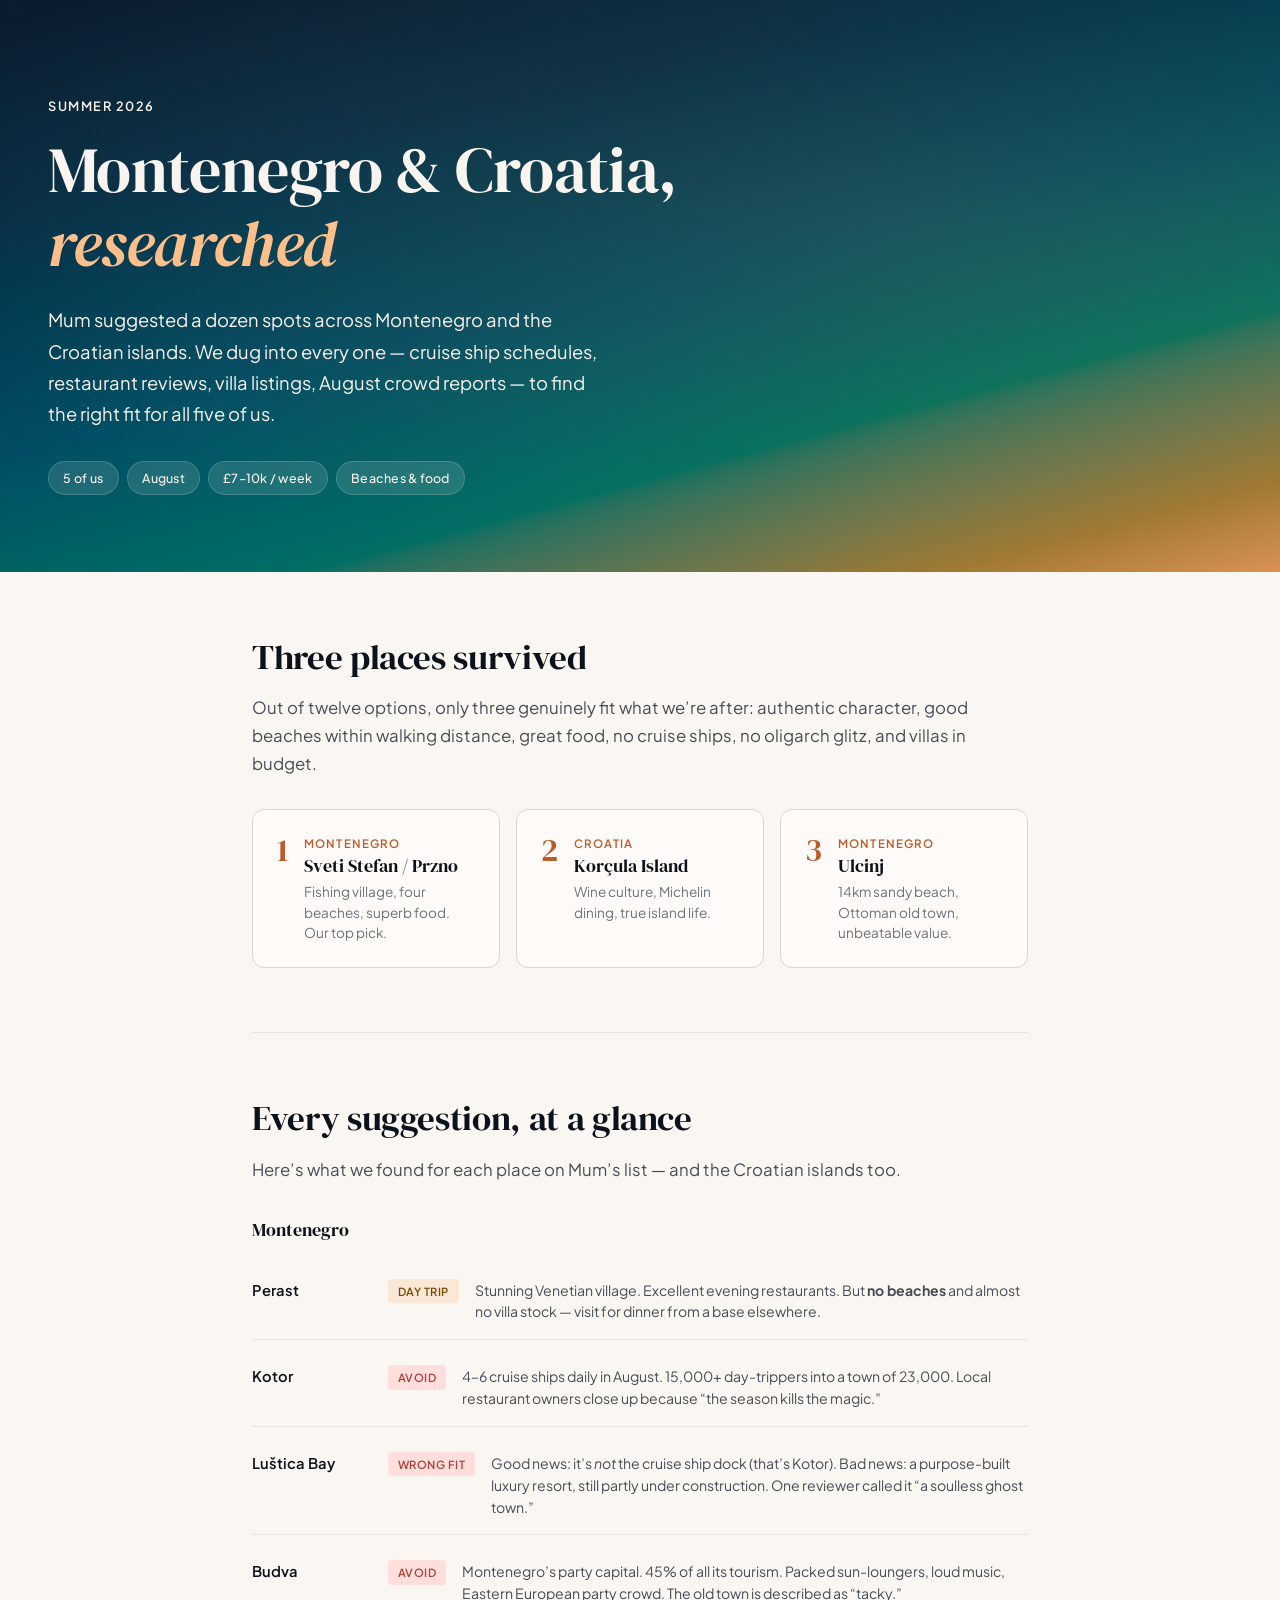
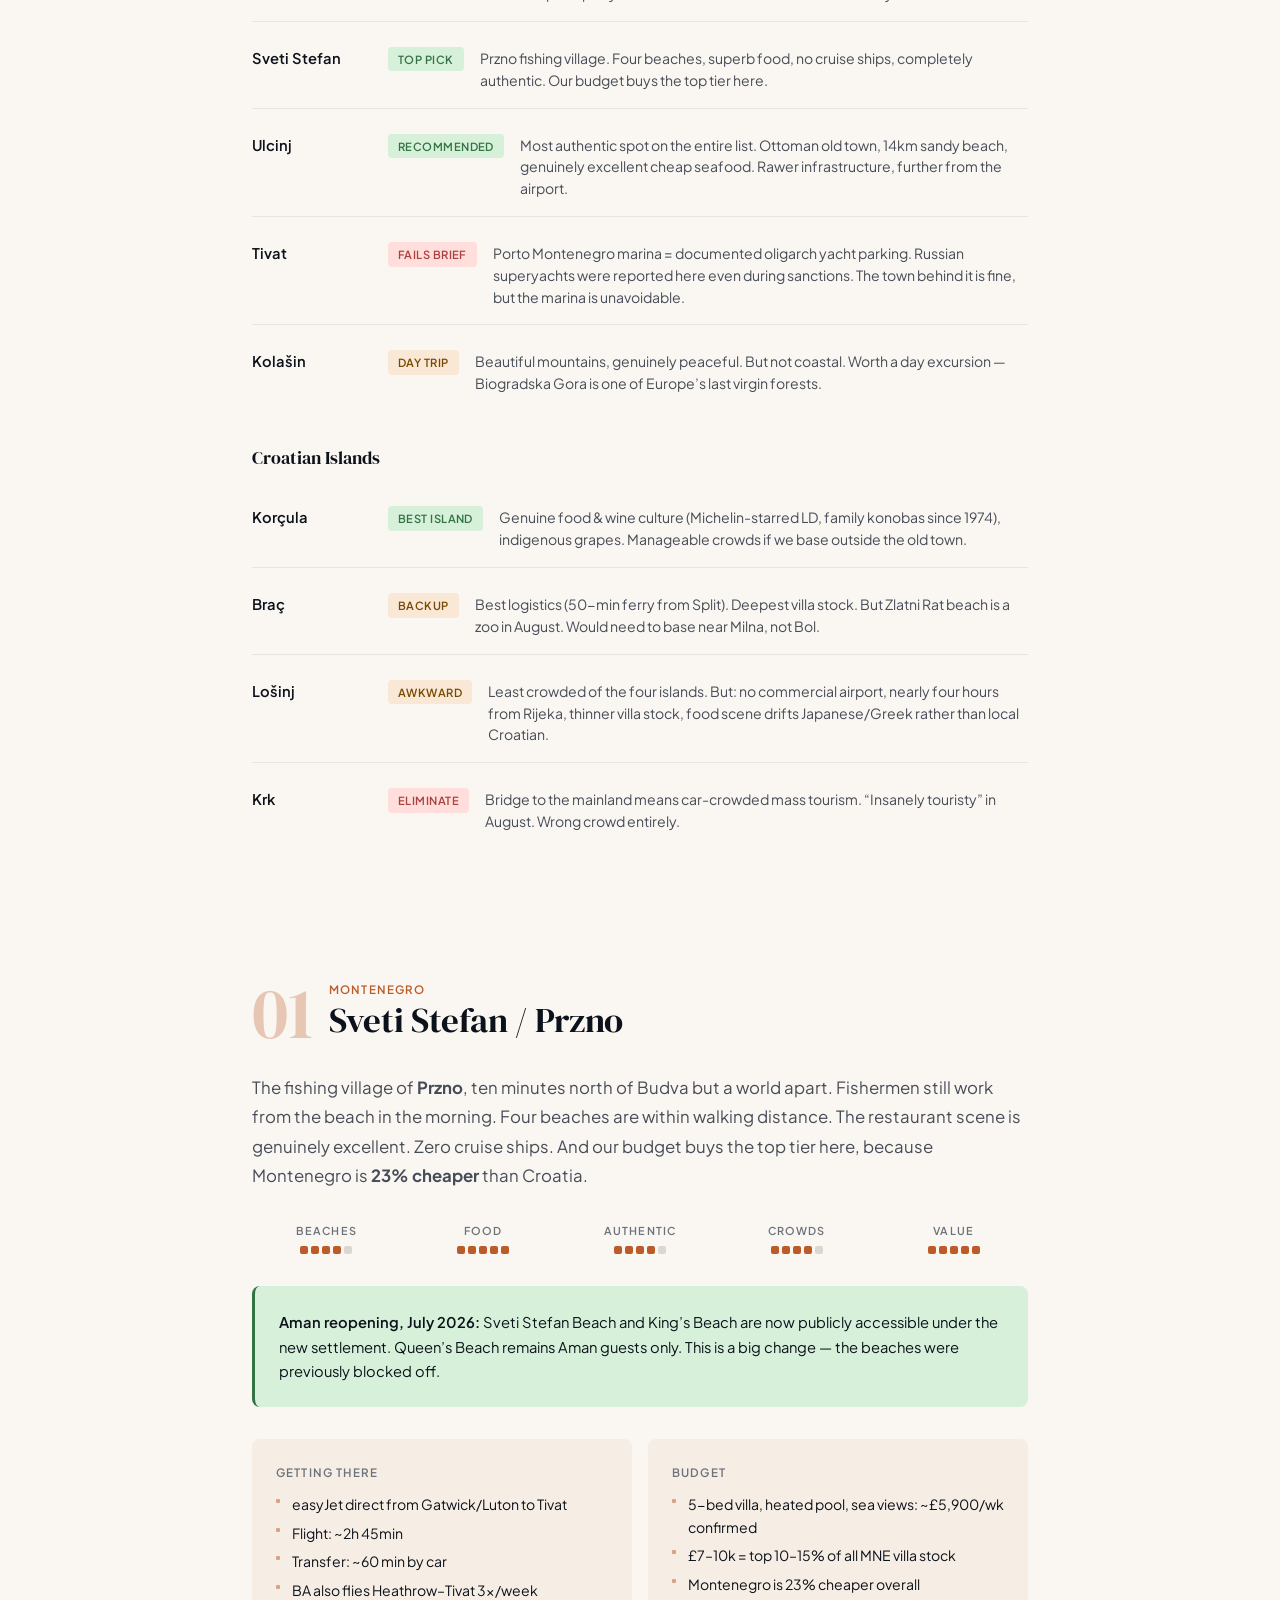
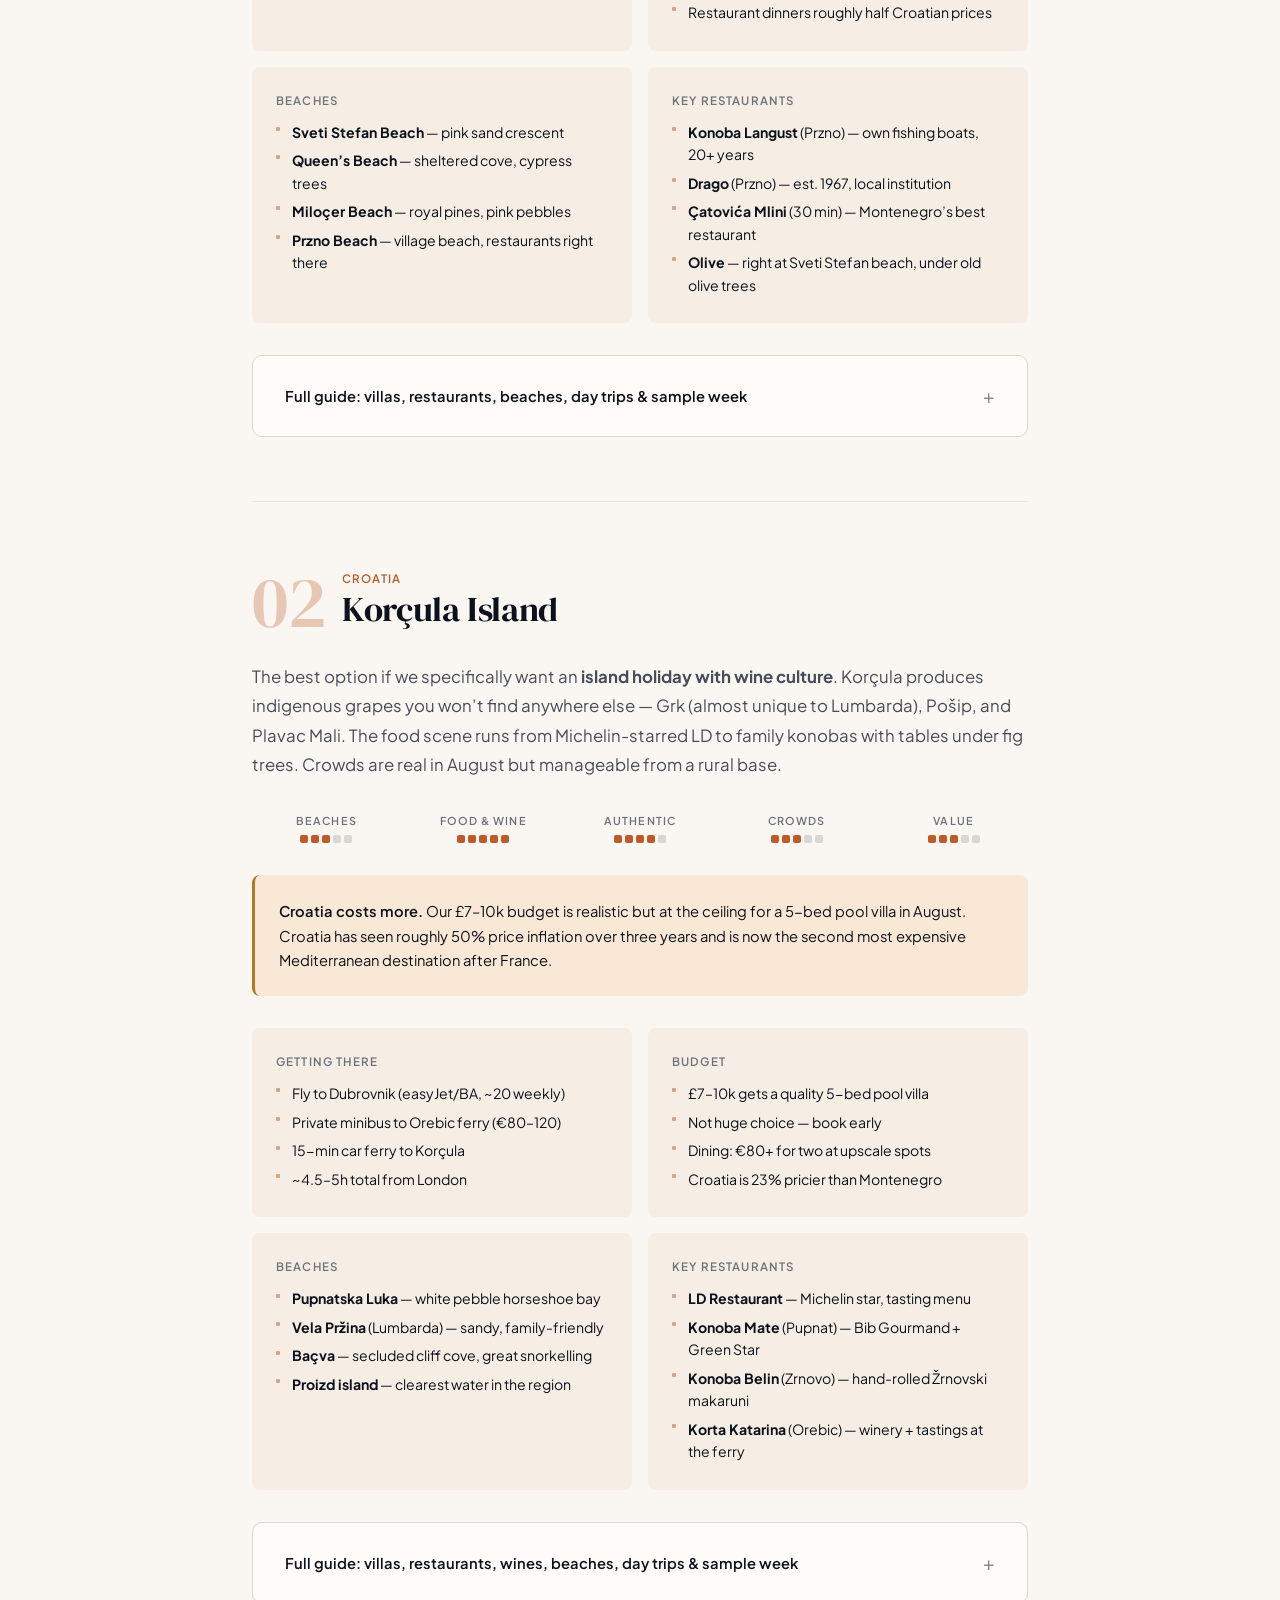
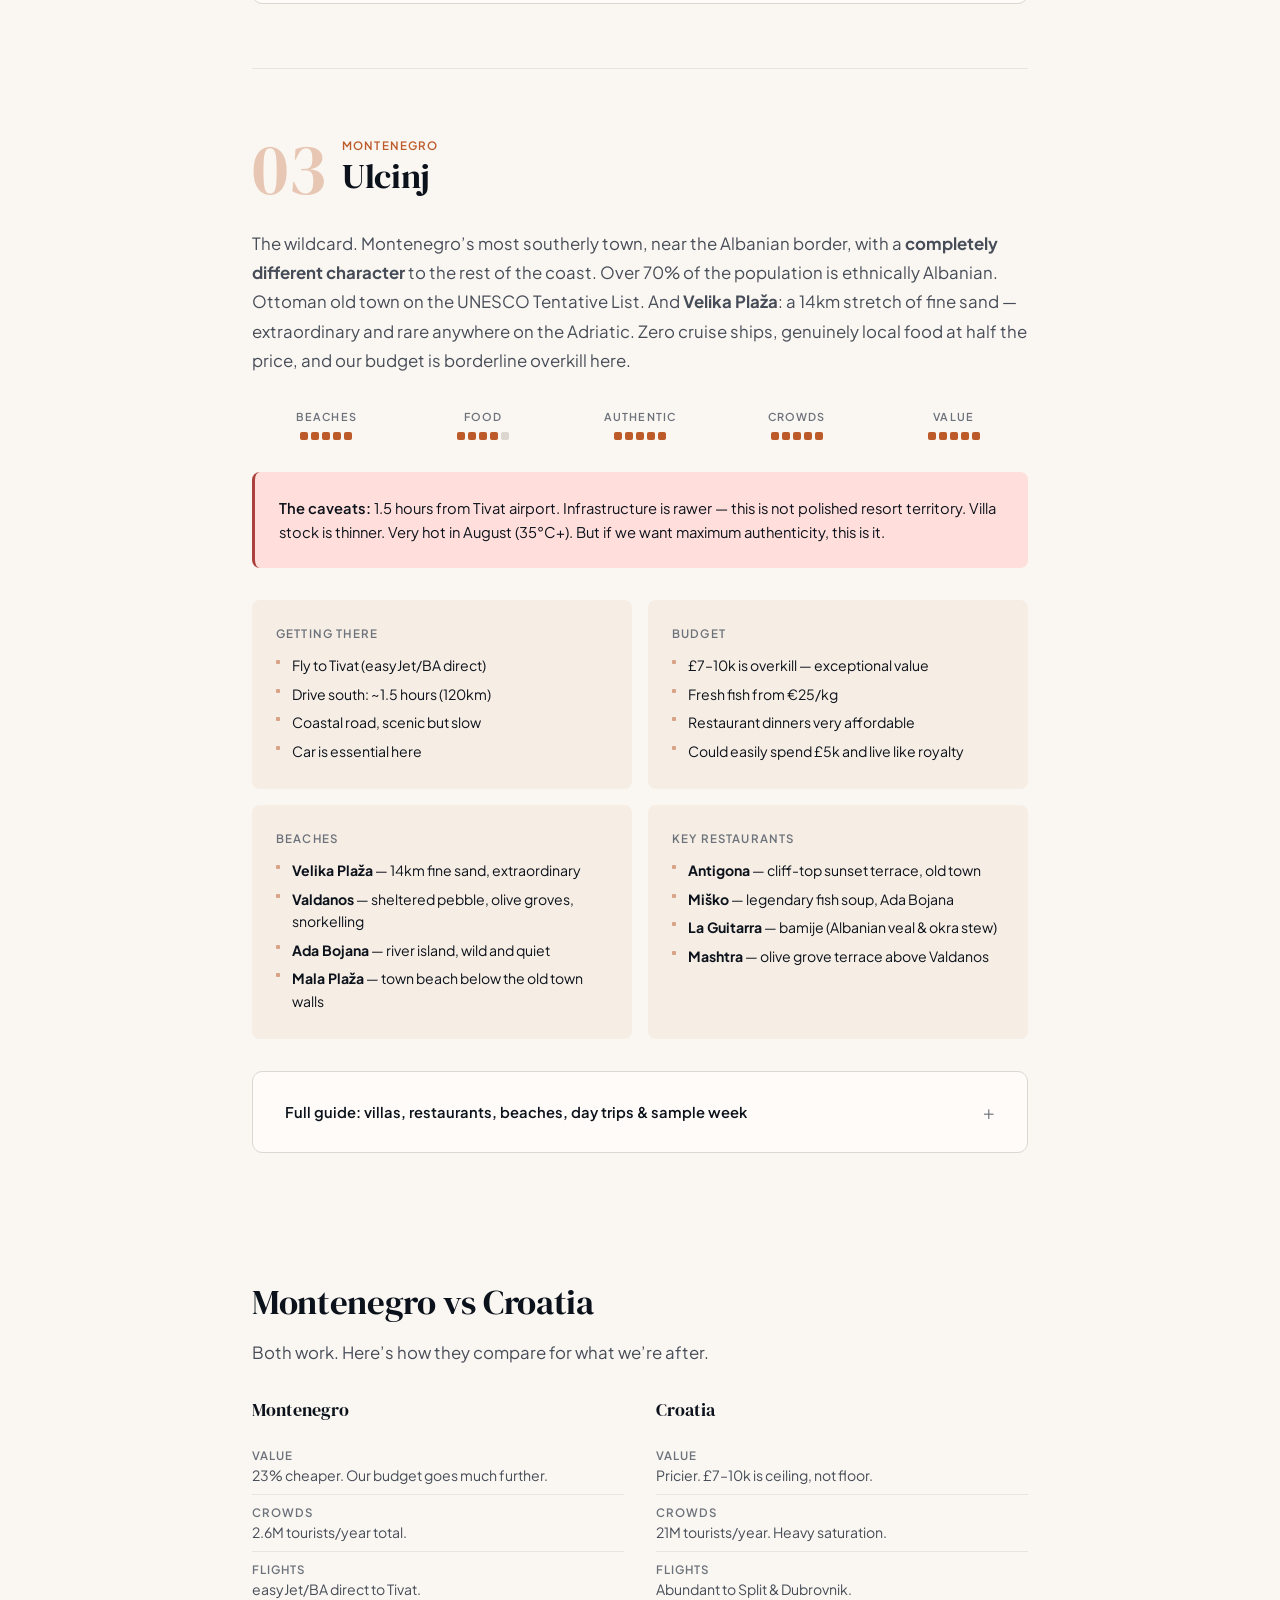
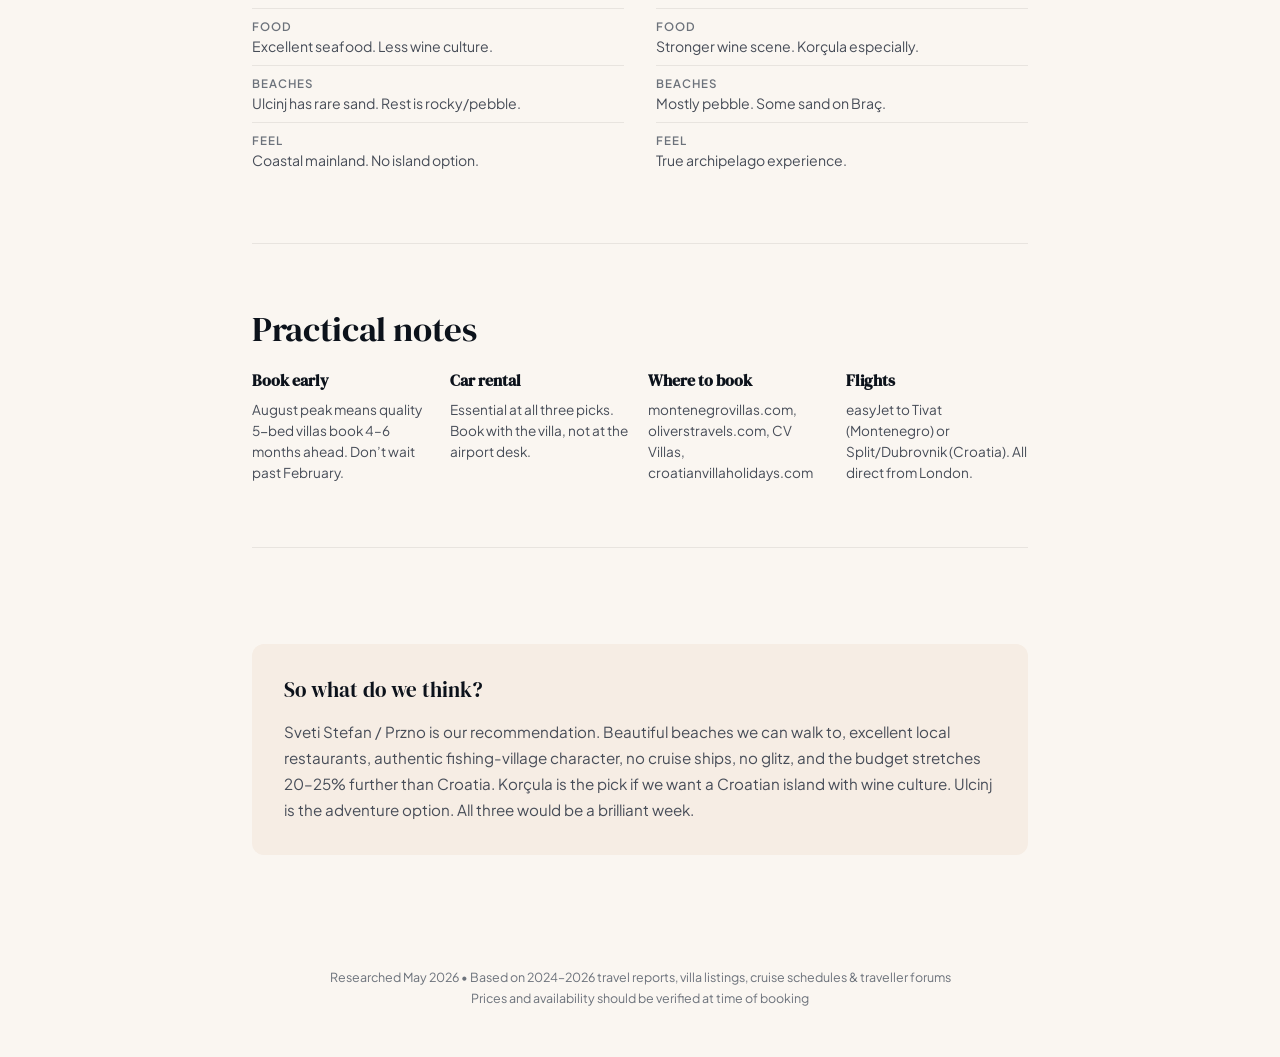
==== commit 0dad8911: "Complete redesign: editorial travel magazine aesthetic, family-addressed copy, OKLCH palette, scroll" ====
--- a/index.html
+++ b/index.html
@@ -2,592 +2,956 @@
 <html lang="en">
 <head>
     <meta charset="UTF-8">
-    <meta name="viewport" content="width=device-width, initial-scale=1.0">
-    <title>Montenegro & Croatia — Summer 2026</title>
+    <meta name="viewport" content="width=device-width, initial-scale=1.0, viewport-fit=cover">
+    <title>Summer 2026 — Montenegro &amp; Croatia</title>
+    <link rel="preconnect" href="https://fonts.googleapis.com">
+    <link rel="preconnect" href="https://fonts.gstatic.com" crossorigin>
+    <link href="https://fonts.googleapis.com/css2?family=DM+Serif+Display:ital@0;1&family=Plus+Jakarta+Sans:ital,wght@0,300;0,400;0,500;0,600;0,700;1,400&display=swap" rel="stylesheet">
     <style>
         :root {
-            --ink: #1a1a2e;
-            --paper: #faf9f6;
-            --accent: #2d6a9f;
-            --accent-light: #e8f0f8;
-            --warm: #c4956a;
-            --warm-light: #fdf3eb;
-            --red: #b44;
-            --red-light: #fceaea;
-            --green: #3a7d5c;
-            --green-light: #eaf5ef;
-            --border: #e0ddd8;
-            --muted: #6b6b6b;
-            --shadow: 0 2px 12px rgba(0,0,0,0.06);
+            --font-display: 'DM Serif Display', serif;
+            --font-body: 'Plus Jakarta Sans', system-ui, sans-serif;
+
+            --bg: oklch(97.5% 0.008 70);
+            --bg-warm: oklch(95% 0.015 65);
+            --bg-surface: oklch(99% 0.005 70);
+            --ink: oklch(18% 0.02 260);
+            --ink-secondary: oklch(42% 0.02 260);
+            --ink-muted: oklch(55% 0.015 260);
+            --border: oklch(88% 0.01 70);
+            --border-light: oklch(92% 0.008 70);
+
+            --terracotta: oklch(58% 0.14 45);
+            --terracotta-light: oklch(92% 0.04 45);
+            --sea: oklch(48% 0.1 230);
+            --sea-light: oklch(93% 0.03 230);
+            --olive: oklch(50% 0.1 150);
+            --olive-light: oklch(93% 0.04 150);
+            --sand: oklch(62% 0.12 70);
+            --sand-light: oklch(94% 0.03 70);
+            --coral: oklch(52% 0.14 25);
+            --coral-light: oklch(93% 0.04 25);
+
+            --ease-out: cubic-bezier(0.25, 1, 0.5, 1);
+            --ease-out-expo: cubic-bezier(0.16, 1, 0.3, 1);
+
+            --space-xs: 4px;
+            --space-sm: 8px;
+            --space-md: 16px;
+            --space-lg: 24px;
+            --space-xl: 32px;
+            --space-2xl: 48px;
+            --space-3xl: 64px;
+            --space-4xl: 96px;
         }
 
         * { margin: 0; padding: 0; box-sizing: border-box; }
 
+        html { scroll-behavior: smooth; }
+
         body {
-            font-family: 'Georgia', 'Times New Roman', serif;
+            font-family: var(--font-body);
             color: var(--ink);
-            background: var(--paper);
-            line-height: 1.7;
+            background: var(--bg);
+            line-height: 1.65;
+            font-size: 1rem;
+            font-weight: 400;
             -webkit-font-smoothing: antialiased;
-        }
-
+            -moz-osx-font-smoothing: grayscale;
+        }
+
+        /* ── SCROLL PROGRESS ── */
+        .scroll-progress {
+            position: fixed;
+            top: 0;
+            left: 0;
+            height: 3px;
+            background: var(--terracotta);
+            width: 0%;
+            z-index: 100;
+            transition: none;
+        }
+
+        /* ── HERO ── */
         .hero {
-            background: linear-gradient(135deg, #1a3a5c 0%, #2d6a9f 50%, #4a9ebb 100%);
-            color: white;
-            padding: 4rem 2rem 3rem;
-            text-align: center;
+            background:
+                linear-gradient(165deg,
+                    oklch(22% 0.04 250) 0%,
+                    oklch(28% 0.06 240) 25%,
+                    oklch(38% 0.08 220) 50%,
+                    oklch(48% 0.1 180) 70%,
+                    oklch(60% 0.1 80) 90%,
+                    oklch(72% 0.12 60) 100%
+                );
+            color: oklch(97% 0.01 70);
+            padding: clamp(3rem, 8vw, 6rem) clamp(1.5rem, 5vw, 3rem) clamp(2.5rem, 6vw, 5rem);
             position: relative;
             overflow: hidden;
-        }
-        .hero::after {
+            min-height: 50vh;
+            display: flex;
+            flex-direction: column;
+            justify-content: center;
+        }
+
+        .hero::before {
             content: '';
             position: absolute;
-            bottom: -2px;
-            left: 0;
-            right: 0;
-            height: 40px;
-            background: var(--paper);
-            clip-path: ellipse(55% 100% at 50% 100%);
-        }
+            inset: 0;
+            background:
+                radial-gradient(ellipse 80% 60% at 70% 40%, oklch(65% 0.1 60 / 0.15), transparent),
+                radial-gradient(ellipse 50% 80% at 20% 80%, oklch(45% 0.1 230 / 0.2), transparent);
+            pointer-events: none;
+        }
+
+        .hero-inner {
+            max-width: 720px;
+            position: relative;
+            z-index: 1;
+        }
+
+        .hero-kicker {
+            font-family: var(--font-body);
+            font-size: 0.8rem;
+            font-weight: 600;
+            letter-spacing: 0.12em;
+            text-transform: uppercase;
+            opacity: 0.7;
+            margin-bottom: var(--space-md);
+        }
+
         .hero h1 {
-            font-size: clamp(2rem, 5vw, 3.2rem);
+            font-family: var(--font-display);
+            font-size: clamp(2.4rem, 6vw, 4rem);
             font-weight: 400;
+            line-height: 1.15;
+            letter-spacing: -0.01em;
+            margin-bottom: var(--space-lg);
+        }
+
+        .hero h1 em {
+            font-style: italic;
+            color: oklch(85% 0.1 60);
+        }
+
+        .hero-body {
+            font-size: clamp(1rem, 2.2vw, 1.15rem);
+            line-height: 1.7;
+            opacity: 0.85;
+            max-width: 560px;
+        }
+
+        .hero-tags {
+            display: flex;
+            flex-wrap: wrap;
+            gap: var(--space-sm);
+            margin-top: var(--space-xl);
+        }
+
+        .hero-tag {
+            font-size: 0.78rem;
+            font-weight: 500;
+            padding: 0.35rem 0.9rem;
+            border-radius: 100px;
+            background: oklch(100% 0 0 / 0.12);
+            backdrop-filter: blur(4px);
+            -webkit-backdrop-filter: blur(4px);
+            border: 1px solid oklch(100% 0 0 / 0.15);
             letter-spacing: 0.02em;
-            margin-bottom: 0.5rem;
-        }
-        .hero .subtitle {
+        }
+
+        /* ── CONTAINER ── */
+        .container {
+            max-width: 840px;
+            margin: 0 auto;
+            padding: 0 clamp(1.25rem, 4vw, 2rem);
+        }
+
+        /* ── SECTION SPACING ── */
+        .section {
+            padding: var(--space-3xl) 0;
+        }
+
+        .section + .section {
+            border-top: 1px solid var(--border-light);
+        }
+
+        /* ── TYPOGRAPHY ── */
+        h2 {
+            font-family: var(--font-display);
+            font-size: clamp(1.6rem, 4vw, 2.2rem);
+            font-weight: 400;
+            line-height: 1.2;
+            letter-spacing: -0.01em;
+            margin-bottom: var(--space-md);
+        }
+
+        h3 {
+            font-family: var(--font-display);
+            font-size: clamp(1.2rem, 3vw, 1.5rem);
+            font-weight: 400;
+            line-height: 1.3;
+            margin-bottom: var(--space-sm);
+        }
+
+        .section-lead {
+            font-size: 1.05rem;
+            color: var(--ink-secondary);
+            max-width: 65ch;
+            margin-bottom: var(--space-xl);
+        }
+
+        .label {
+            font-size: 0.72rem;
+            font-weight: 600;
+            letter-spacing: 0.1em;
+            text-transform: uppercase;
+            color: var(--ink-muted);
+        }
+
+        /* ── TOP PICKS NAV ── */
+        .picks {
+            display: grid;
+            grid-template-columns: 1fr;
+            gap: var(--space-md);
+            margin-top: var(--space-xl);
+        }
+
+        @media (min-width: 640px) {
+            .picks { grid-template-columns: 1fr 1fr 1fr; }
+        }
+
+        .pick-link {
+            display: flex;
+            align-items: flex-start;
+            gap: var(--space-md);
+            padding: var(--space-lg);
+            border-radius: 12px;
+            text-decoration: none;
+            color: var(--ink);
+            background: var(--bg-surface);
+            border: 1px solid var(--border);
+            transition: transform 0.35s var(--ease-out), box-shadow 0.35s var(--ease-out), border-color 0.35s var(--ease-out);
+        }
+
+        .pick-link:hover {
+            transform: translateY(-3px);
+            box-shadow: 0 8px 30px oklch(0% 0 0 / 0.08);
+            border-color: var(--terracotta);
+        }
+
+        .pick-link:active {
+            transform: translateY(-1px);
+        }
+
+        .pick-num {
+            font-family: var(--font-display);
+            font-size: 2rem;
+            line-height: 1;
+            color: var(--terracotta);
+            flex-shrink: 0;
+        }
+
+        .pick-info { flex: 1; min-width: 0; }
+
+        .pick-info .label {
+            color: var(--terracotta);
+            margin-bottom: 2px;
+        }
+
+        .pick-info h3 {
             font-size: 1.1rem;
-            opacity: 0.85;
-            font-style: italic;
-        }
-        .hero .meta {
-            margin-top: 1.5rem;
-            display: flex;
-            gap: 2rem;
-            justify-content: center;
-            flex-wrap: wrap;
-            font-size: 0.9rem;
-            opacity: 0.8;
-        }
-        .hero .meta span {
+            margin-bottom: 4px;
+        }
+
+        .pick-info p {
+            font-size: 0.85rem;
+            color: var(--ink-muted);
+            line-height: 1.5;
+        }
+
+        /* ── VERDICT GRID ── */
+        .verdict-group-label {
+            font-family: var(--font-display);
+            font-size: 1.15rem;
+            margin-bottom: var(--space-md);
+            margin-top: var(--space-xl);
+            color: var(--ink);
+        }
+
+        .verdict-group-label:first-of-type { margin-top: 0; }
+
+        .verdicts {
+            display: grid;
+            gap: var(--space-sm);
+        }
+
+        .verdict-row {
+            display: grid;
+            grid-template-columns: 120px auto 1fr;
+            gap: var(--space-md);
+            align-items: baseline;
+            padding: var(--space-md) 0;
+            border-bottom: 1px solid var(--border-light);
+        }
+
+        @media (max-width: 600px) {
+            .verdict-row {
+                grid-template-columns: 1fr;
+                gap: var(--space-xs);
+                padding: var(--space-md) 0;
+            }
+        }
+
+        .verdict-row:last-child { border-bottom: none; }
+
+        .verdict-name {
+            font-weight: 600;
+            font-size: 0.92rem;
+        }
+
+        .verdict-why {
+            font-size: 0.88rem;
+            color: var(--ink-secondary);
+            line-height: 1.55;
+        }
+
+        .tag {
+            display: inline-flex;
+            align-items: center;
+            gap: 4px;
+            font-size: 0.7rem;
+            font-weight: 600;
+            letter-spacing: 0.04em;
+            text-transform: uppercase;
+            padding: 3px 10px;
+            border-radius: 4px;
+            white-space: nowrap;
+        }
+
+        .tag-go { background: var(--olive-light); color: var(--olive); }
+        .tag-skip { background: var(--coral-light); color: var(--coral); }
+        .tag-visit { background: var(--sand-light); color: oklch(45% 0.1 70); }
+        .tag-star { background: oklch(92% 0.05 60); color: oklch(42% 0.12 50); }
+
+        /* ── RECOMMENDATION SECTION ── */
+        .rec {
+            padding: var(--space-3xl) 0;
+        }
+
+        .rec + .rec {
+            border-top: 1px solid var(--border-light);
+        }
+
+        .rec-eyebrow {
             display: flex;
             align-items: center;
-            gap: 0.4rem;
-        }
-
-        .container {
-            max-width: 900px;
-            margin: 0 auto;
-            padding: 2rem 1.5rem;
-        }
-
-        .nav-cards {
+            gap: var(--space-md);
+            margin-bottom: var(--space-lg);
+        }
+
+        .rec-rank {
+            font-family: var(--font-display);
+            font-size: clamp(3rem, 8vw, 4.5rem);
+            line-height: 1;
+            color: var(--terracotta);
+            opacity: 0.3;
+        }
+
+        .rec-meta {
+            flex: 1;
+        }
+
+        .rec-meta .label {
+            color: var(--terracotta);
+        }
+
+        .rec h2 {
+            margin-bottom: var(--space-xs);
+        }
+
+        .rec-intro {
+            font-size: 1.05rem;
+            line-height: 1.75;
+            color: var(--ink-secondary);
+            max-width: 65ch;
+            margin-bottom: var(--space-xl);
+        }
+
+        /* ── SCORE BAR ── */
+        .scores {
             display: grid;
-            grid-template-columns: repeat(auto-fit, minmax(250px, 1fr));
-            gap: 1rem;
-            margin: 2rem 0 3rem;
-        }
-        .nav-card {
-            background: white;
-            border: 1px solid var(--border);
+            grid-template-columns: repeat(5, 1fr);
+            gap: var(--space-sm);
+            margin-bottom: var(--space-xl);
+        }
+
+        @media (max-width: 500px) {
+            .scores {
+                grid-template-columns: repeat(3, 1fr);
+            }
+        }
+
+        .score {
+            text-align: center;
+        }
+
+        .score .label {
+            display: block;
+            margin-bottom: 6px;
+            font-size: 0.68rem;
+        }
+
+        .score-bar {
+            display: flex;
+            gap: 3px;
+            justify-content: center;
+        }
+
+        .score-pip {
+            width: 8px;
+            height: 8px;
+            border-radius: 2px;
+            background: var(--border);
+            transition: background 0.4s var(--ease-out);
+        }
+
+        .score-pip.filled {
+            background: var(--terracotta);
+        }
+
+        /* ── INFO GRID ── */
+        .info-grid {
+            display: grid;
+            grid-template-columns: 1fr 1fr;
+            gap: var(--space-md);
+            margin-bottom: var(--space-xl);
+        }
+
+        @media (max-width: 600px) {
+            .info-grid { grid-template-columns: 1fr; }
+        }
+
+        .info-box {
+            padding: var(--space-lg);
+            background: var(--bg-warm);
             border-radius: 8px;
-            padding: 1.5rem;
-            text-decoration: none;
-            color: var(--ink);
-            transition: all 0.2s;
-            box-shadow: var(--shadow);
-        }
-        .nav-card:hover {
-            border-color: var(--accent);
-            transform: translateY(-2px);
-            box-shadow: 0 4px 20px rgba(0,0,0,0.1);
-        }
-        .nav-card .rank {
-            font-size: 2rem;
-            font-weight: 700;
-            color: var(--accent);
-            line-height: 1;
-        }
-        .nav-card h3 {
-            margin: 0.5rem 0 0.3rem;
-            font-size: 1.1rem;
-        }
-        .nav-card .country {
-            font-size: 0.8rem;
+        }
+
+        .info-box h4 {
+            font-size: 0.72rem;
+            font-weight: 600;
+            letter-spacing: 0.1em;
             text-transform: uppercase;
-            letter-spacing: 0.08em;
-            color: var(--muted);
-        }
-        .nav-card p {
-            font-size: 0.9rem;
-            color: var(--muted);
-            margin-top: 0.5rem;
-        }
-
-        h2 {
-            font-size: 1.8rem;
-            font-weight: 400;
-            margin: 3rem 0 1rem;
-            padding-bottom: 0.5rem;
-            border-bottom: 2px solid var(--border);
-        }
-        h3 {
-            font-size: 1.3rem;
-            font-weight: 600;
-            margin: 2rem 0 0.8rem;
-        }
-
-        .verdict-table {
-            width: 100%;
-            border-collapse: collapse;
-            margin: 1.5rem 0;
-            font-size: 0.95rem;
-        }
-        .verdict-table th {
-            text-align: left;
-            padding: 0.8rem 1rem;
-            background: var(--accent-light);
-            border-bottom: 2px solid var(--accent);
-            font-weight: 600;
-        }
-        .verdict-table td {
-            padding: 0.8rem 1rem;
-            border-bottom: 1px solid var(--border);
-            vertical-align: top;
-        }
-        .verdict-table tr:hover {
-            background: #fafafa;
-        }
-
-        .badge {
-            display: inline-block;
-            padding: 0.15rem 0.6rem;
-            border-radius: 20px;
-            font-size: 0.78rem;
-            font-weight: 600;
-            font-family: system-ui, sans-serif;
-            white-space: nowrap;
-        }
-        .badge-yes { background: var(--green-light); color: var(--green); }
-        .badge-no { background: var(--red-light); color: var(--red); }
-        .badge-maybe { background: var(--warm-light); color: #8a6030; }
-        .badge-star { background: #fef3c7; color: #92400e; }
-
-        .rec-section {
-            background: white;
+            color: var(--ink-muted);
+            margin-bottom: var(--space-sm);
+        }
+
+        .info-box ul {
+            list-style: none;
+        }
+
+        .info-box li {
+            font-size: 0.88rem;
+            line-height: 1.6;
+            padding: 3px 0;
+            padding-left: 1rem;
+            position: relative;
+        }
+
+        .info-box li::before {
+            content: '';
+            position: absolute;
+            left: 0;
+            top: 0.65em;
+            width: 4px;
+            height: 4px;
+            border-radius: 1px;
+            background: var(--terracotta);
+            opacity: 0.5;
+        }
+
+        /* ── CALLOUT ── */
+        .callout {
+            padding: var(--space-lg);
+            border-radius: 8px;
+            margin: var(--space-xl) 0;
+            font-size: 0.92rem;
+            line-height: 1.65;
+        }
+
+        .callout strong { font-weight: 600; }
+
+        .callout-sea {
+            background: var(--sea-light);
+            border-left: 3px solid var(--sea);
+        }
+
+        .callout-warm {
+            background: var(--sand-light);
+            border-left: 3px solid var(--sand);
+        }
+
+        .callout-olive {
+            background: var(--olive-light);
+            border-left: 3px solid var(--olive);
+        }
+
+        .callout-coral {
+            background: var(--coral-light);
+            border-left: 3px solid var(--coral);
+        }
+
+        /* ── DETAILS / ACCORDION ── */
+        details.dive {
+            margin-top: var(--space-lg);
             border: 1px solid var(--border);
             border-radius: 10px;
-            padding: 2rem;
-            margin: 2rem 0;
-            box-shadow: var(--shadow);
-        }
-        .rec-section.top-pick {
-            border-color: var(--accent);
-            border-width: 2px;
-        }
-        .rec-header {
+            overflow: hidden;
+            background: var(--bg-surface);
+        }
+
+        details.dive summary {
+            padding: var(--space-lg) var(--space-xl);
+            cursor: pointer;
+            font-weight: 600;
+            font-size: 0.92rem;
+            color: var(--ink);
             display: flex;
-            align-items: flex-start;
-            gap: 1rem;
-            margin-bottom: 1.5rem;
-        }
-        .rec-number {
-            font-size: 2.5rem;
-            font-weight: 700;
-            color: var(--accent);
-            line-height: 1;
-            min-width: 2.5rem;
-        }
-        .rec-title h3 {
-            margin: 0;
-            font-size: 1.4rem;
-        }
-        .rec-title .country-tag {
-            font-size: 0.8rem;
-            text-transform: uppercase;
-            letter-spacing: 0.08em;
-            color: var(--muted);
-        }
-
-        .score-grid {
+            align-items: center;
+            justify-content: space-between;
+            gap: var(--space-md);
+            transition: background 0.2s;
+            list-style: none;
+        }
+
+        details.dive summary::-webkit-details-marker { display: none; }
+
+        details.dive summary::after {
+            content: '+';
+            font-family: var(--font-body);
+            font-size: 1.2rem;
+            font-weight: 300;
+            color: var(--ink-muted);
+            transition: transform 0.35s var(--ease-out);
+            flex-shrink: 0;
+        }
+
+        details.dive[open] summary::after {
+            transform: rotate(45deg);
+        }
+
+        details.dive summary:hover {
+            background: var(--bg-warm);
+        }
+
+        details.dive[open] summary {
+            border-bottom: 1px solid var(--border-light);
+        }
+
+        .dive-body {
+            padding: var(--space-xl);
+        }
+
+        .dive-body h4 {
+            font-family: var(--font-display);
+            font-size: 1.15rem;
+            font-weight: 400;
+            margin: var(--space-xl) 0 var(--space-md);
+        }
+
+        .dive-body h4:first-child { margin-top: 0; }
+
+        .dive-body p {
+            font-size: 0.9rem;
+            margin: var(--space-sm) 0;
+            color: var(--ink-secondary);
+            line-height: 1.65;
+        }
+
+        .dive-body ul {
+            padding-left: 1.25rem;
+            margin: var(--space-sm) 0;
+        }
+
+        .dive-body li {
+            font-size: 0.88rem;
+            margin-bottom: 4px;
+            color: var(--ink-secondary);
+        }
+
+        /* ── LISTING CARDS (villas, restaurants, beaches) ── */
+        .listing {
+            padding: var(--space-lg);
+            background: var(--bg-warm);
+            border-radius: 8px;
+            margin: var(--space-sm) 0;
+        }
+
+        .listing-name {
+            font-weight: 600;
+            font-size: 0.92rem;
+            color: var(--ink);
+            margin-bottom: 4px;
+        }
+
+        .listing-detail {
+            font-size: 0.85rem;
+            color: var(--ink-secondary);
+            line-height: 1.6;
+        }
+
+        .listing-price {
+            font-weight: 600;
+            color: var(--terracotta);
+            font-size: 0.88rem;
+            margin-top: 6px;
+        }
+
+        .listing-source {
+            font-size: 0.75rem;
+            color: var(--ink-muted);
+            margin-top: 4px;
+        }
+
+        .listing .tag {
+            margin-bottom: 6px;
+        }
+
+        /* ── ITINERARY ── */
+        .itin {
+            margin: var(--space-md) 0;
+        }
+
+        .itin-day {
             display: grid;
-            grid-template-columns: repeat(auto-fit, minmax(140px, 1fr));
-            gap: 0.8rem;
-            margin: 1.5rem 0;
-        }
-        .score-item {
-            text-align: center;
-            padding: 0.8rem;
-            border-radius: 8px;
-            background: var(--paper);
-        }
-        .score-item .label {
-            font-size: 0.75rem;
-            text-transform: uppercase;
-            letter-spacing: 0.06em;
-            color: var(--muted);
-            font-family: system-ui, sans-serif;
-        }
-        .score-item .dots {
-            font-size: 1.1rem;
-            margin: 0.3rem 0;
-            letter-spacing: 0.15em;
-        }
-        .dot-full { color: var(--accent); }
-        .dot-empty { color: #ddd; }
-
-        .detail-grid {
+            grid-template-columns: 64px 1fr;
+            gap: var(--space-md);
+            padding: var(--space-md) 0;
+            border-bottom: 1px solid var(--border-light);
+        }
+
+        @media (max-width: 500px) {
+            .itin-day {
+                grid-template-columns: 1fr;
+                gap: var(--space-xs);
+            }
+        }
+
+        .itin-day:last-child { border-bottom: none; }
+
+        .itin-label {
+            font-family: var(--font-display);
+            font-size: 0.92rem;
+            color: var(--terracotta);
+            padding-top: 2px;
+        }
+
+        .itin-content {
+            font-size: 0.88rem;
+            line-height: 1.6;
+            color: var(--ink-secondary);
+        }
+
+        .itin-content strong {
+            color: var(--ink);
+            font-weight: 600;
+        }
+
+        /* ── COMPARISON SECTION ── */
+        .compare {
             display: grid;
             grid-template-columns: 1fr 1fr;
-            gap: 1rem;
-            margin: 1rem 0;
-        }
+            gap: var(--space-xl);
+            margin-top: var(--space-xl);
+        }
+
         @media (max-width: 600px) {
-            .detail-grid { grid-template-columns: 1fr; }
-        }
-        .detail-item {
-            padding: 1rem;
-            background: var(--paper);
-            border-radius: 6px;
-        }
-        .detail-item h4 {
+            .compare { grid-template-columns: 1fr; }
+        }
+
+        .compare-col h3 {
+            font-size: 1.1rem;
+            margin-bottom: var(--space-md);
+        }
+
+        .compare-row {
+            padding: var(--space-sm) 0;
+            border-bottom: 1px solid var(--border-light);
+        }
+
+        .compare-row:last-child { border-bottom: none; }
+
+        .compare-key {
+            font-size: 0.72rem;
+            font-weight: 600;
+            letter-spacing: 0.08em;
+            text-transform: uppercase;
+            color: var(--ink-muted);
+        }
+
+        .compare-val {
+            font-size: 0.88rem;
+            color: var(--ink-secondary);
+            line-height: 1.5;
+        }
+
+        /* ── PRACTICAL GRID ── */
+        .practical {
+            display: grid;
+            grid-template-columns: repeat(auto-fit, minmax(180px, 1fr));
+            gap: var(--space-md);
+        }
+
+        .practical-item h4 {
+            font-family: var(--font-display);
+            font-size: 1rem;
+            margin-bottom: 6px;
+        }
+
+        .practical-item p {
             font-size: 0.85rem;
-            text-transform: uppercase;
-            letter-spacing: 0.05em;
-            color: var(--muted);
-            margin-bottom: 0.5rem;
-            font-family: system-ui, sans-serif;
-        }
-        .detail-item p, .detail-item ul {
-            font-size: 0.92rem;
-        }
-        .detail-item ul {
-            padding-left: 1.2rem;
-        }
-        .detail-item li {
-            margin-bottom: 0.3rem;
-        }
-
-        .comparison-table {
-            width: 100%;
-            border-collapse: collapse;
-            margin: 1.5rem 0;
-            font-size: 0.9rem;
-        }
-        .comparison-table th {
-            text-align: left;
-            padding: 0.7rem 0.8rem;
-            background: var(--paper);
-            font-weight: 600;
-            font-size: 0.8rem;
-            text-transform: uppercase;
-            letter-spacing: 0.05em;
-            color: var(--muted);
-            font-family: system-ui, sans-serif;
-        }
-        .comparison-table td {
-            padding: 0.7rem 0.8rem;
-            border-bottom: 1px solid var(--border);
-        }
-        .comparison-table tr:last-child td { border-bottom: none; }
-
-        .callout {
-            padding: 1.2rem 1.5rem;
-            border-radius: 8px;
-            margin: 1.5rem 0;
+            color: var(--ink-secondary);
+            line-height: 1.55;
+        }
+
+        /* ── BOTTOM LINE ── */
+        .bottom-line {
+            background: var(--bg-warm);
+            border-radius: 12px;
+            padding: var(--space-xl) var(--space-xl) var(--space-xl);
+            margin-top: var(--space-xl);
+        }
+
+        .bottom-line h3 {
+            font-size: 1.3rem;
+            margin-bottom: var(--space-md);
+        }
+
+        .bottom-line p {
             font-size: 0.95rem;
-        }
-        .callout-info {
-            background: var(--accent-light);
-            border-left: 4px solid var(--accent);
-        }
-        .callout-warn {
-            background: var(--warm-light);
-            border-left: 4px solid var(--warm);
-        }
-        .callout-good {
-            background: var(--green-light);
-            border-left: 4px solid var(--green);
-        }
-
-        .practical-grid {
-            display: grid;
-            grid-template-columns: repeat(auto-fit, minmax(200px, 1fr));
-            gap: 1rem;
-            margin: 1.5rem 0;
-        }
-        .practical-item {
-            background: white;
-            border: 1px solid var(--border);
-            border-radius: 8px;
-            padding: 1.2rem;
-        }
-        .practical-item h4 {
-            font-size: 0.9rem;
-            margin-bottom: 0.5rem;
-        }
-        .practical-item p {
-            font-size: 0.88rem;
-            color: var(--muted);
-        }
-
-        .deep-dive {
-            margin-top: 1rem;
-        }
-        .deep-dive summary {
-            cursor: pointer;
-            font-weight: 600;
-            color: var(--accent);
-            padding: 0.5rem 0;
-            font-size: 0.95rem;
-        }
-        .deep-dive summary:hover {
-            text-decoration: underline;
-        }
-        .deep-dive-content {
-            padding: 1rem 0;
-        }
-        .deep-dive-content h4 {
-            font-size: 1rem;
-            margin: 1.5rem 0 0.5rem;
-            color: var(--ink);
-        }
-        .deep-dive-content h4:first-child {
-            margin-top: 0;
-        }
-        .deep-dive-content ul {
-            padding-left: 1.5rem;
-            margin: 0.5rem 0;
-        }
-        .deep-dive-content li {
-            margin-bottom: 0.4rem;
-            font-size: 0.92rem;
-        }
-        .deep-dive-content p {
-            font-size: 0.92rem;
-            margin: 0.5rem 0;
-        }
-        .deep-dive-content .restaurant-card,
-        .deep-dive-content .beach-card,
-        .deep-dive-content .villa-card {
-            background: var(--paper);
-            border-radius: 6px;
-            padding: 0.8rem 1rem;
-            margin: 0.5rem 0;
-        }
-        .deep-dive-content .restaurant-card strong,
-        .deep-dive-content .beach-card strong,
-        .deep-dive-content .villa-card strong {
-            color: var(--accent);
-        }
-
-        .itinerary {
-            margin: 1rem 0;
-        }
-        .itinerary-day {
-            display: grid;
-            grid-template-columns: 80px 1fr;
-            gap: 1rem;
-            padding: 0.8rem 0;
-            border-bottom: 1px solid var(--border);
-        }
-        .itinerary-day:last-child { border-bottom: none; }
-        .day-label {
-            font-weight: 700;
-            color: var(--accent);
-            font-size: 0.85rem;
-            text-transform: uppercase;
-            letter-spacing: 0.05em;
-            font-family: system-ui, sans-serif;
-            padding-top: 0.1rem;
-        }
-        .day-content {
-            font-size: 0.92rem;
-        }
-        .day-content strong { font-weight: 600; }
-
+            color: var(--ink-secondary);
+            line-height: 1.7;
+            max-width: 65ch;
+        }
+
+        /* ── FOOTER ── */
         footer {
+            padding: var(--space-2xl) 0;
             text-align: center;
-            padding: 3rem 1.5rem;
-            color: var(--muted);
-            font-size: 0.85rem;
-            border-top: 1px solid var(--border);
-            margin-top: 3rem;
-        }
-
-        .stars { color: #d4a017; letter-spacing: 0.1em; }
-
-        @media (max-width: 600px) {
-            .hero { padding: 3rem 1.5rem 2.5rem; }
-            .container { padding: 1.5rem 1rem; }
-            .rec-section { padding: 1.5rem; }
-            .hero .meta { gap: 1rem; }
+            font-size: 0.78rem;
+            color: var(--ink-muted);
+            line-height: 1.7;
+        }
+
+        /* ── SCROLL REVEAL ── */
+        .reveal {
+            opacity: 0;
+            transform: translateY(20px);
+            transition: opacity 0.7s var(--ease-out), transform 0.7s var(--ease-out);
+        }
+
+        .reveal.visible {
+            opacity: 1;
+            transform: translateY(0);
+        }
+
+        /* stagger children */
+        .stagger > .reveal:nth-child(2) { transition-delay: 80ms; }
+        .stagger > .reveal:nth-child(3) { transition-delay: 160ms; }
+        .stagger > .reveal:nth-child(4) { transition-delay: 240ms; }
+
+        /* hero entrance */
+        .hero-inner > * {
+            opacity: 0;
+            transform: translateY(16px);
+            animation: hero-in 0.8s var(--ease-out) forwards;
+        }
+        .hero-inner > *:nth-child(1) { animation-delay: 0.1s; }
+        .hero-inner > *:nth-child(2) { animation-delay: 0.25s; }
+        .hero-inner > *:nth-child(3) { animation-delay: 0.4s; }
+        .hero-inner > *:nth-child(4) { animation-delay: 0.55s; }
+
+        @keyframes hero-in {
+            to { opacity: 1; transform: translateY(0); }
+        }
+
+        @media (prefers-reduced-motion: reduce) {
+            .reveal { opacity: 1; transform: none; transition: none; }
+            .hero-inner > * { opacity: 1; transform: none; animation: none; }
+            .scroll-progress { display: none; }
         }
     </style>
 </head>
 <body>
 
-<div class="hero">
-    <h1>Montenegro & Croatia</h1>
-    <div class="subtitle">Villa Holiday Research &mdash; Summer 2026</div>
-    <div class="meta">
-        <span>5 adults</span>
-        <span>August 2026</span>
-        <span>&pound;7&ndash;10k / week</span>
-        <span>Beaches &amp; Food</span>
+<div class="scroll-progress" id="scrollProgress" aria-hidden="true"></div>
+
+<!-- ════════════ HERO ════════════ -->
+<header class="hero">
+    <div class="hero-inner">
+        <div class="hero-kicker">Summer 2026</div>
+        <h1>Montenegro &amp; Croatia,<br><em>researched</em></h1>
+        <p class="hero-body">Mum suggested a dozen spots across Montenegro and the Croatian islands. We dug into every one &mdash; cruise ship schedules, restaurant reviews, villa listings, August crowd reports &mdash; to find the right fit for all five of us.</p>
+        <div class="hero-tags">
+            <span class="hero-tag">5 of us</span>
+            <span class="hero-tag">August</span>
+            <span class="hero-tag">&pound;7&ndash;10k / week</span>
+            <span class="hero-tag">Beaches &amp; food</span>
+        </div>
     </div>
-</div>
+</header>
 
 <div class="container">
 
-    <p style="font-size: 1.05rem; margin: 1.5rem 0 0.5rem;">Your mum suggested nine locations across Montenegro and Croatia. We researched every one against what the group actually wants: <strong>authentic coastal character, good beaches, great restaurants within 30 minutes, no cruise-ship crowds, and no oligarch glitz</strong>.</p>
-
-    <p style="color: var(--muted);">Three locations survived. Here they are, ranked.</p>
-
-    <div class="nav-cards">
-        <a href="#sveti-stefan" class="nav-card">
-            <div class="rank">1</div>
-            <div class="country">Montenegro</div>
-            <h3>Sveti Stefan / Przno</h3>
-            <p>Authentic fishing village, 4 beaches, superb food. Top pick.</p>
-        </a>
-        <a href="#korcula" class="nav-card">
-            <div class="rank">2</div>
-            <div class="country">Croatia</div>
-            <h3>Korcula Island</h3>
-            <p>Wine culture, Michelin dining, island life. Best Croatian option.</p>
-        </a>
-        <a href="#ulcinj" class="nav-card">
-            <div class="rank">3</div>
-            <div class="country">Montenegro</div>
-            <h3>Ulcinj</h3>
-            <p>14km sandy beach, Ottoman old town, unbeatable value. The wildcard.</p>
-        </a>
-    </div>
-
-    <!-- ===== VERDICTS TABLE ===== -->
-    <h2>Every Location &mdash; At a Glance</h2>
-
-    <h3>Montenegro</h3>
-    <table class="verdict-table">
-        <thead>
-            <tr><th>Location</th><th>Verdict</th><th>Why</th></tr>
-        </thead>
-        <tbody>
-            <tr>
-                <td><strong>Perast</strong></td>
-                <td><span class="badge badge-maybe">Day trip</span></td>
-                <td>Beautiful Venetian village, excellent evening restaurants. But <strong>no beaches</strong> and almost no villa stock. Visit for dinner from a base elsewhere.</td>
-            </tr>
-            <tr>
-                <td><strong>Kotor</strong></td>
-                <td><span class="badge badge-no">Avoid</span></td>
-                <td>4&ndash;6 cruise ships daily in August. 15,000+ day-trippers into a town of 23,000. Local restaurant owners close up because &ldquo;the season kills the magic.&rdquo;</td>
-            </tr>
-            <tr>
-                <td><strong>Lu&scaron;tica Bay</strong></td>
-                <td><span class="badge badge-no">Wrong fit</span></td>
-                <td>Good news: it&rsquo;s <em>not</em> the cruise ship dock (that&rsquo;s Kotor). Bad news: purpose-built luxury resort, partly under construction. One reviewer: &ldquo;a soulless ghost town.&rdquo; No authentic village life.</td>
-            </tr>
-            <tr>
-                <td><strong>Budva</strong></td>
-                <td><span class="badge badge-no">Avoid</span></td>
-                <td>Montenegro&rsquo;s party capital. 45% of all Montenegrin tourism. Packed sun-loungers, loud music, Eastern European party crowd. Old town described as &ldquo;tacky.&rdquo;</td>
-            </tr>
-            <tr>
-                <td><strong>Sveti Stefan</strong></td>
-                <td><span class="badge badge-yes">Top pick</span></td>
-                <td>Przno fishing village base. 4 beaches, superb food, no cruise ships, authentic character. Budget buys top-tier here.</td>
-            </tr>
-            <tr>
-                <td><strong>Ulcinj</strong></td>
-                <td><span class="badge badge-yes">Recommended</span></td>
-                <td>Most authentic spot on the list. Ottoman old town, 14km sandy beach, excellent cheap seafood. Rawer infrastructure, further from airport.</td>
-            </tr>
-            <tr>
-                <td><strong>Tivat</strong></td>
-                <td><span class="badge badge-no">Fails brief</span></td>
-                <td>Porto Montenegro marina = documented oligarch yacht parking. Russian superyachts reported here even during sanctions. Town behind the marina is fine, but Porto Montenegro is unavoidable.</td>
-            </tr>
-            <tr>
-                <td><strong>Kola&scaron;in</strong></td>
-                <td><span class="badge badge-maybe">Day trip</span></td>
-                <td>Beautiful mountains, genuinely peaceful. But not coastal. Worth a one-day excursion &mdash; Biogradska Gora is one of Europe&rsquo;s last virgin forests.</td>
-            </tr>
-        </tbody>
-    </table>
-
-    <h3>Croatian Islands</h3>
-    <table class="verdict-table">
-        <thead>
-            <tr><th>Island</th><th>Verdict</th><th>Why</th></tr>
-        </thead>
-        <tbody>
-            <tr>
-                <td><strong>Kor&ccedil;ula</strong></td>
-                <td><span class="badge badge-yes">Best island</span></td>
-                <td>Genuine food &amp; wine culture (Michelin-starred LD, family konobas since 1974), indigenous grapes. Manageable crowds if based outside town.</td>
-            </tr>
-            <tr>
-                <td><strong>Bra&ccedil;</strong></td>
-                <td><span class="badge badge-maybe">Good backup</span></td>
-                <td>Best logistics (50-min ferry from Split). Deepest villa stock. But Zlatni Rat beach is a zoo in August. Base near Milna, not Bol.</td>
-            </tr>
-            <tr>
-                <td><strong>Lo&scaron;inj</strong></td>
-                <td><span class="badge badge-maybe">Quiet but awkward</span></td>
-                <td>Least crowded of all four. But: no commercial airport, 3h45 bus from Rijeka, thinner villa stock, food scene drifts Japanese/Greek rather than local.</td>
-            </tr>
-            <tr>
-                <td><strong>Krk</strong></td>
-                <td><span class="badge badge-no">Eliminate</span></td>
-                <td>Bridge to mainland = car-crowded mass tourism. &ldquo;Insanely touristy&rdquo; in August. Wrong crowd entirely.</td>
-            </tr>
-        </tbody>
-    </table>
-
-    <!-- ===== TOP PICK: SVETI STEFAN ===== -->
-    <div id="sveti-stefan" class="rec-section top-pick">
-        <div class="rec-header">
-            <div class="rec-number">1</div>
-            <div class="rec-title">
-                <div class="country-tag">Montenegro</div>
-                <h3>Sveti Stefan / Przno</h3>
-            </div>
-        </div>
-
-        <div class="score-grid">
-            <div class="score-item">
-                <div class="label">Beaches</div>
-                <div class="dots"><span class="dot-full">&bull;&bull;&bull;&bull;</span><span class="dot-empty">&bull;</span></div>
-            </div>
-            <div class="score-item">
-                <div class="label">Food</div>
-                <div class="dots"><span class="dot-full">&bull;&bull;&bull;&bull;&bull;</span></div>
-            </div>
-            <div class="score-item">
-                <div class="label">Authenticity</div>
-                <div class="dots"><span class="dot-full">&bull;&bull;&bull;&bull;</span><span class="dot-empty">&bull;</span></div>
-            </div>
-            <div class="score-item">
-                <div class="label">Crowds</div>
-                <div class="dots"><span class="dot-full">&bull;&bull;&bull;&bull;</span><span class="dot-empty">&bull;</span></div>
-            </div>
-            <div class="score-item">
-                <div class="label">Value</div>
-                <div class="dots"><span class="dot-full">&bull;&bull;&bull;&bull;&bull;</span></div>
-            </div>
-        </div>
-
-        <p>The fishing village of <strong>Przno</strong>, ten minutes north of Budva but a world apart, ticks every box. Fishermen still work from the beach in the morning. Four distinct beaches are within walking distance. The restaurant scene &mdash; anchored by Drago (est. 1967) &mdash; is genuinely excellent. Zero cruise ships. And your &pound;7&ndash;10k budget buys you the top tier of Montenegrin villa stock, because Montenegro is <strong>23% cheaper</strong> than Croatia.</p>
-
-        <div class="callout callout-good">
-            <strong>Glitz check:</strong> The Aman resort on Sveti Stefan island is ultra-luxury but discreetly so &mdash; invisible if you&rsquo;re not a guest. The public beach flanking the causeway was open and free as of 2024. The surrounding area is authentic fishing village, not oligarch territory.
-        </div>
-
-        <div class="detail-grid">
-            <div class="detail-item">
-                <h4>Getting There</h4>
+    <!-- ════════════ TOP 3 ════════════ -->
+    <section class="section">
+        <h2 class="reveal">Three places survived</h2>
+        <p class="section-lead reveal">Out of twelve options, only three genuinely fit what we&rsquo;re after: authentic character, good beaches within walking distance, great food, no cruise ships, no oligarch glitz, and villas in budget.</p>
+
+        <div class="picks stagger">
+            <a href="#sveti-stefan" class="pick-link reveal">
+                <div class="pick-num">1</div>
+                <div class="pick-info">
+                    <div class="label">Montenegro</div>
+                    <h3>Sveti Stefan / Przno</h3>
+                    <p>Fishing village, four beaches, superb food. Our top pick.</p>
+                </div>
+            </a>
+            <a href="#korcula" class="pick-link reveal">
+                <div class="pick-num">2</div>
+                <div class="pick-info">
+                    <div class="label">Croatia</div>
+                    <h3>Kor&ccedil;ula Island</h3>
+                    <p>Wine culture, Michelin dining, true island life.</p>
+                </div>
+            </a>
+            <a href="#ulcinj" class="pick-link reveal">
+                <div class="pick-num">3</div>
+                <div class="pick-info">
+                    <div class="label">Montenegro</div>
+                    <h3>Ulcinj</h3>
+                    <p>14km sandy beach, Ottoman old town, unbeatable value.</p>
+                </div>
+            </a>
+        </div>
+    </section>
+
+    <!-- ════════════ VERDICTS ════════════ -->
+    <section class="section reveal">
+        <h2>Every suggestion, at a glance</h2>
+        <p class="section-lead">Here&rsquo;s what we found for each place on Mum&rsquo;s list &mdash; and the Croatian islands too.</p>
+
+        <div class="verdict-group-label">Montenegro</div>
+        <div class="verdicts">
+            <div class="verdict-row">
+                <div class="verdict-name">Perast</div>
+                <span class="tag tag-visit">Day trip</span>
+                <div class="verdict-why">Stunning Venetian village. Excellent evening restaurants. But <strong>no beaches</strong> and almost no villa stock &mdash; visit for dinner from a base elsewhere.</div>
+            </div>
+            <div class="verdict-row">
+                <div class="verdict-name">Kotor</div>
+                <span class="tag tag-skip">Avoid</span>
+                <div class="verdict-why">4&ndash;6 cruise ships daily in August. 15,000+ day-trippers into a town of 23,000. Local restaurant owners close up because &ldquo;the season kills the magic.&rdquo;</div>
+            </div>
+            <div class="verdict-row">
+                <div class="verdict-name">Lu&scaron;tica Bay</div>
+                <span class="tag tag-skip">Wrong fit</span>
+                <div class="verdict-why">Good news: it&rsquo;s <em>not</em> the cruise ship dock (that&rsquo;s Kotor). Bad news: a purpose-built luxury resort, still partly under construction. One reviewer called it &ldquo;a soulless ghost town.&rdquo;</div>
+            </div>
+            <div class="verdict-row">
+                <div class="verdict-name">Budva</div>
+                <span class="tag tag-skip">Avoid</span>
+                <div class="verdict-why">Montenegro&rsquo;s party capital. 45% of all its tourism. Packed sun-loungers, loud music, Eastern European party crowd. The old town is described as &ldquo;tacky.&rdquo;</div>
+            </div>
+            <div class="verdict-row">
+                <div class="verdict-name">Sveti Stefan</div>
+                <span class="tag tag-go">Top pick</span>
+                <div class="verdict-why">Przno fishing village. Four beaches, superb food, no cruise ships, completely authentic. Our budget buys the top tier here.</div>
+            </div>
+            <div class="verdict-row">
+                <div class="verdict-name">Ulcinj</div>
+                <span class="tag tag-go">Recommended</span>
+                <div class="verdict-why">Most authentic spot on the entire list. Ottoman old town, 14km sandy beach, genuinely excellent cheap seafood. Rawer infrastructure, further from the airport.</div>
+            </div>
+            <div class="verdict-row">
+                <div class="verdict-name">Tivat</div>
+                <span class="tag tag-skip">Fails brief</span>
+                <div class="verdict-why">Porto Montenegro marina = documented oligarch yacht parking. Russian superyachts were reported here even during sanctions. The town behind it is fine, but the marina is unavoidable.</div>
+            </div>
+            <div class="verdict-row">
+                <div class="verdict-name">Kola&scaron;in</div>
+                <span class="tag tag-visit">Day trip</span>
+                <div class="verdict-why">Beautiful mountains, genuinely peaceful. But not coastal. Worth a day excursion &mdash; Biogradska Gora is one of Europe&rsquo;s last virgin forests.</div>
+            </div>
+        </div>
+
+        <div class="verdict-group-label">Croatian Islands</div>
+        <div class="verdicts">
+            <div class="verdict-row">
+                <div class="verdict-name">Kor&ccedil;ula</div>
+                <span class="tag tag-go">Best island</span>
+                <div class="verdict-why">Genuine food &amp; wine culture (Michelin-starred LD, family konobas since 1974), indigenous grapes. Manageable crowds if we base outside the old town.</div>
+            </div>
+            <div class="verdict-row">
+                <div class="verdict-name">Bra&ccedil;</div>
+                <span class="tag tag-visit">Backup</span>
+                <div class="verdict-why">Best logistics (50-min ferry from Split). Deepest villa stock. But Zlatni Rat beach is a zoo in August. Would need to base near Milna, not Bol.</div>
+            </div>
+            <div class="verdict-row">
+                <div class="verdict-name">Lo&scaron;inj</div>
+                <span class="tag tag-visit">Awkward</span>
+                <div class="verdict-why">Least crowded of the four islands. But: no commercial airport, nearly four hours from Rijeka, thinner villa stock, food scene drifts Japanese/Greek rather than local Croatian.</div>
+            </div>
+            <div class="verdict-row">
+                <div class="verdict-name">Krk</div>
+                <span class="tag tag-skip">Eliminate</span>
+                <div class="verdict-why">Bridge to the mainland means car-crowded mass tourism. &ldquo;Insanely touristy&rdquo; in August. Wrong crowd entirely.</div>
+            </div>
+        </div>
+    </section>
+
+    <!-- ════════════ #1 SVETI STEFAN ════════════ -->
+    <section class="rec reveal" id="sveti-stefan">
+        <div class="rec-eyebrow">
+            <div class="rec-rank">01</div>
+            <div class="rec-meta">
+                <div class="label">Montenegro</div>
+                <h2>Sveti Stefan / Przno</h2>
+            </div>
+        </div>
+
+        <p class="rec-intro">The fishing village of <strong>Przno</strong>, ten minutes north of Budva but a world apart. Fishermen still work from the beach in the morning. Four beaches are within walking distance. The restaurant scene is genuinely excellent. Zero cruise ships. And our budget buys the top tier here, because Montenegro is <strong>23% cheaper</strong> than Croatia.</p>
+
+        <div class="scores">
+            <div class="score">
+                <span class="label">Beaches</span>
+                <div class="score-bar"><div class="score-pip filled"></div><div class="score-pip filled"></div><div class="score-pip filled"></div><div class="score-pip filled"></div><div class="score-pip"></div></div>
+            </div>
+            <div class="score">
+                <span class="label">Food</span>
+                <div class="score-bar"><div class="score-pip filled"></div><div class="score-pip filled"></div><div class="score-pip filled"></div><div class="score-pip filled"></div><div class="score-pip filled"></div></div>
+            </div>
+            <div class="score">
+                <span class="label">Authentic</span>
+                <div class="score-bar"><div class="score-pip filled"></div><div class="score-pip filled"></div><div class="score-pip filled"></div><div class="score-pip filled"></div><div class="score-pip"></div></div>
+            </div>
+            <div class="score">
+                <span class="label">Crowds</span>
+                <div class="score-bar"><div class="score-pip filled"></div><div class="score-pip filled"></div><div class="score-pip filled"></div><div class="score-pip filled"></div><div class="score-pip"></div></div>
+            </div>
+            <div class="score">
+                <span class="label">Value</span>
+                <div class="score-bar"><div class="score-pip filled"></div><div class="score-pip filled"></div><div class="score-pip filled"></div><div class="score-pip filled"></div><div class="score-pip filled"></div></div>
+            </div>
+        </div>
+
+        <div class="callout callout-olive">
+            <strong>Aman reopening, July 2026:</strong> Sveti Stefan Beach and King&rsquo;s Beach are now publicly accessible under the new settlement. Queen&rsquo;s Beach remains Aman guests only. This is a big change &mdash; the beaches were previously blocked off.
+        </div>
+
+        <div class="info-grid">
+            <div class="info-box">
+                <h4>Getting there</h4>
                 <ul>
                     <li>easyJet direct from Gatwick/Luton to Tivat</li>
                     <li>Flight: ~2h 45min</li>
@@ -595,605 +959,353 @@
                     <li>BA also flies Heathrow&ndash;Tivat 3x/week</li>
                 </ul>
             </div>
-            <div class="detail-item">
-                <h4>Budget Reality</h4>
+            <div class="info-box">
+                <h4>Budget</h4>
                 <ul>
-                    <li>5-bed villa with heated pool &amp; sea views: confirmed ~&pound;5,900/wk</li>
-                    <li>&pound;7&ndash;10k = top 10&ndash;15% of all MNE rental stock</li>
-                    <li>Montenegro 23% cheaper than Croatia overall</li>
+                    <li>5-bed villa, heated pool, sea views: ~&pound;5,900/wk confirmed</li>
+                    <li>&pound;7&ndash;10k = top 10&ndash;15% of all MNE villa stock</li>
+                    <li>Montenegro is 23% cheaper overall</li>
                     <li>Restaurant dinners roughly half Croatian prices</li>
                 </ul>
             </div>
-            <div class="detail-item">
+            <div class="info-box">
                 <h4>Beaches</h4>
                 <ul>
                     <li><strong>Sveti Stefan Beach</strong> &mdash; pink sand crescent</li>
                     <li><strong>Queen&rsquo;s Beach</strong> &mdash; sheltered cove, cypress trees</li>
-                    <li><strong>Milo&ccedil;er Beach</strong> &mdash; quieter, tree-lined</li>
-                    <li><strong>Przno Beach</strong> &mdash; village beach, restaurants above</li>
+                    <li><strong>Milo&ccedil;er Beach</strong> &mdash; royal pines, pink pebbles</li>
+                    <li><strong>Przno Beach</strong> &mdash; village beach, restaurants right there</li>
                 </ul>
             </div>
-            <div class="detail-item">
-                <h4>Key Restaurants</h4>
+            <div class="info-box">
+                <h4>Key restaurants</h4>
                 <ul>
-                    <li><strong>Drago</strong> (Przno) &mdash; since 1967, local institution</li>
-                    <li><strong>Femelja Kentera</strong> &mdash; terraced hillside, island views</li>
-                    <li><strong>&Ccedil;atovi&cacute;a Mlini</strong> (30 min) &mdash; rated Montenegro&rsquo;s best</li>
-                    <li><strong>Hotel Conte</strong> (Perast) &mdash; benchmark bay seafood</li>
+                    <li><strong>Konoba Langust</strong> (Przno) &mdash; own fishing boats, 20+ years</li>
+                    <li><strong>Drago</strong> (Przno) &mdash; est. 1967, local institution</li>
+                    <li><strong>&Ccedil;atovi&cacute;a Mlini</strong> (30 min) &mdash; Montenegro&rsquo;s best restaurant</li>
+                    <li><strong>Olive</strong> &mdash; right at Sveti Stefan beach, under old olive trees</li>
                 </ul>
             </div>
         </div>
 
-        <details class="deep-dive" id="sveti-stefan-deep">
-            <summary>Full deep-dive: restaurants, beaches, villas, day trips &amp; sample itinerary &rarr;</summary>
-            <div class="deep-dive-content" id="sveti-stefan-deep-content">
-
-                <div class="callout callout-info" style="margin-bottom:1.5rem;">
-                    <strong>Breaking news:</strong> Aman Sveti Stefan reopened 1 July 2026 after a five-year closure. Under the settlement, Sveti Stefan Beach and King&rsquo;s Beach are now <strong>publicly accessible</strong>. Queen&rsquo;s Beach remains Aman-exclusive. This is great news for villa renters.
-                </div>
-
-                <h4>Villa Options</h4>
-
-                <div class="villa-card">
-                    <strong>Sveti Stefan Dream Villa</strong> &mdash; 5 bed, 5 en-suite bath, sleeps 10<br>
-                    3&times;10m heated pool, pergola shading, panoramic sea &amp; mountain views. Bliziku&cacute;e village above Sveti Stefan. 270m&sup2;, modern-traditional Montenegrin architecture.<br>
-                    <strong>&euro;6,965/week (~&pound;5,900)</strong> &mdash; sits comfortably in budget.<br>
-                    <em>montenegrovillas.com</em>
-                </div>
-
-                <div class="villa-card">
-                    <strong>Villa Sveti Stefan</strong> &mdash; 4 bed across three levels, 6 bath<br>
-                    Full-size pool, 360&deg; sea/mountain views. Modern stone mansion minutes from the islet. Outdoor kitchen with brick oven.<br>
-                    <strong>Prices on request</strong> &mdash; likely &pound;7&ndash;10k range given spec.<br>
-                    <em>montenegrovillas.com</em>
-                </div>
-
-                <div class="villa-card">
-                    <strong>4-Bed Villa with Infinity Pool (SV014)</strong> &mdash; 4 bed (2 double, 2 twin), sleeps 8&ndash;10<br>
-                    Private infinity pool with sea views. Re&zcaron;evi&cacute;i hills, 400m to beach. Two connected apartments, BBQ, parking.<br>
-                    <strong>~&pound;3,073/week</strong> &mdash; well below budget, great value option.<br>
-                    <em>croatianvillas.com</em>
-                </div>
-
-                <div class="villa-card">
-                    <strong>Villa Cirque</strong> &mdash; 5 bed with en-suite<br>
-                    Oliver&rsquo;s Travels, Sveti Stefan South Coast. Dynamic pricing &mdash; search with August 2026 dates.<br>
-                    <em>oliverstravels.com</em>
-                </div>
-
-                <p style="color:var(--muted); font-size:0.88rem; margin-top:0.8rem;"><strong>Booking tip:</strong> The Dream Villa at ~&pound;5,900/wk is the clearest confirmed option. Also search Airbnb luxury and Oliver&rsquo;s Travels with August 2026 dates. Book 4&ndash;6 months ahead.</p>
-
-                <h4>Restaurant Guide</h4>
-
-                <p style="font-style:italic; color:var(--muted); margin-bottom:0.8rem;">Przno village &mdash; 5 min walk/drive</p>
-
-                <div class="restaurant-card">
-                    <strong>Konoba Langust</strong> &mdash; The standout. Family-run for 20+ years, on the beach promenade. Operates its own fishing boats &mdash; catch is genuinely daily fresh. Grilled whole fish, lobster, octopus. Garden &amp; sea-view terrace (140 covers).<br>
-                    ~&euro;35&ndash;50/head incl. wine. <strong>Book ahead in August</strong> &mdash; +382 69 023559 or foodbook.me
-                </div>
-
-                <div class="restaurant-card">
-                    <strong>Blanche</strong> &mdash; Upmarket modern dining on the Przno seafront. Contemporary Adriatic seafood, good wine list. ~&euro;50&ndash;70/head. Book ahead.
-                </div>
-
-                <div class="restaurant-card">
-                    <strong>Konoba More</strong> &mdash; Traditional tavern at the water&rsquo;s edge. More local, less touristy. Simple honest seafood &mdash; grilled fish, mussels, cold mezes. ~&euro;20&ndash;30/head.
-                </div>
-
-                <p style="font-style:italic; color:var(--muted); margin:1rem 0 0.8rem;">Sveti Stefan immediate area</p>
-
-                <div class="restaurant-card">
-                    <strong>Olive Restaurant &amp; Bar</strong> &mdash; Right next to Sveti Stefan beach, under centuries-old olive trees with views of the 15th-century island. Probably the most scenic lunch spot in the area. Seafood risotto, grilled octopus. Mains &euro;14&ndash;24. Mixed reviews on consistency but the setting is unmatched.
-                </div>
-
-                <div class="restaurant-card">
-                    <strong>Adrovic Restaurant</strong> &mdash; Large terrace with iconic Sveti Stefan island views. Traditional Montenegrin menu. Local cheeses, fresh fish. Mid-range.
-                </div>
-
-                <p style="font-style:italic; color:var(--muted); margin:1rem 0 0.8rem;">Worth the drive</p>
-
-                <div class="restaurant-card">
-                    <strong>Konoba &Ccedil;atovi&cacute;a Mlini</strong> (Morinj, 45&ndash;60 min) &mdash; <span class="badge badge-star">Signature dinner</span><br>
-                    The standout fine-dining destination of the entire Montenegrin coast. Hidden behind an unassuming village entrance, reveals a restored 200-year-old flour mill with lawns, streams, ducks, geese, peacocks. Salt-baked whole fish (order in advance for groups), excellent desserts and wine list.<br>
-                    ~&euro;45&ndash;60/head. <strong>Book weeks ahead</strong> &mdash; +382 32 373 030 or catovicamlini.com
-                </div>
-
-                <div class="restaurant-card">
-                    <strong>Jadran</strong> (Budva Old Town, 20 min) &mdash; Est. 1976, right on the seafront. Grilled daily catch, lobster buzara, stuffed squid. Traditional coal grill. Book 2 days ahead in August.
-                </div>
-
-                <div class="restaurant-card">
-                    <strong>Konoba Mediterraneo</strong> (Petrovac, 20 min south) &mdash; #1-rated in Petrovac. Tables between lemon trees overlooking the bay. Fish stew, black risotto, Mediterranean fish platter.
-                </div>
-
-                <h4>Beach Guide</h4>
-
-                <p style="margin-bottom:0.8rem;">All four main beaches form a walkable chain connected by a coastal pine forest path &mdash; one of the genuine pleasures of the area.</p>
-
-                <div class="beach-card">
-                    <strong>Sveti Stefan Beach</strong> &mdash; Pink-tinged pebble (calcium shell fragments). Left/public side is free (sunbeds ~&euro;30/pair). Right side now publicly accessible following the 2026 Aman settlement. Moderate-high crowds in August. Go before 10am for photography. Crystal clear turquoise water.
-                </div>
-
-                <div class="beach-card">
-                    <strong>Milo&ccedil;er Beach (King&rsquo;s Beach)</strong> &mdash; Fine pink pebbles, &ldquo;almost velvety.&rdquo; 380m long. Now publicly accessible (2026 settlement). 10-min walk through Milo&ccedil;er Forest Park (century-old royal pines). Limited facilities &mdash; bring supplies. The forest walk is itself a highlight.
-                </div>
-
-                <div class="beach-card">
-                    <strong>Queen&rsquo;s Beach</strong> &mdash; Sand and pebble, 120m, sheltered cove with cypress and olive trees. <strong>Aman guests only</strong> under the 2026 settlement. The most secluded of the four.
-                </div>
-
-                <div class="beach-card">
-                    <strong>Przno Beach</strong> &mdash; Sandy-pebble mix, crescent bay. Partially reserved by Maestral Resort; public portion free. Most crowded of the four &mdash; arrive early. Seafront restaurants directly on beach (Langust, Blanche). Atmospheric in the evening with fishing boats returning.
-                </div>
-
-                <div class="beach-card">
-                    <strong>Petrovac Beach</strong> (20 min south) &mdash; Sandy &mdash; the best sand beach in the region. Busier but more manageable than Budva. Beach bars, two small pine-forested islands visible offshore. Combine with lunch at Konoba Mediterraneo.
-                </div>
-
-                <h4>Day Trips</h4>
-
-                <div class="itinerary">
-                    <div class="itinerary-day">
-                        <div class="day-label">Kotor</div>
-                        <div class="day-content">
-                            <strong>35km, 45&ndash;50 min.</strong> UNESCO walled medieval city. Genuinely one of the most beautiful old towns in Europe. <strong>Crucial:</strong> leave by 7:30am, arrive 8am, leave by 11am before cruise ships overwhelm it. Hike the San Giovanni fortress walls (free before 8am, &euro;8 after). Cathedral of St Tryphon. Or return at dusk when cruise crowds leave &mdash; magical.
-                        </div>
+        <!-- DEEP DIVE -->
+        <details class="dive">
+            <summary>Full guide: villas, restaurants, beaches, day trips &amp; sample week</summary>
+            <div class="dive-body">
+
+                <h4>Villa options</h4>
+                <div class="listing">
+                    <div class="listing-name">Sveti Stefan Dream Villa</div>
+                    <div class="listing-detail">5 bed, 5 en-suite &bull; 3&times;10m heated pool &bull; Panoramic sea &amp; mountain views &bull; Bliziku&cacute;e village above Sveti Stefan &bull; 270m&sup2;, modern-traditional architecture</div>
+                    <div class="listing-price">&euro;6,965/week (~&pound;5,900)</div>
+                    <div class="listing-source">montenegrovillas.com</div>
+                </div>
+                <div class="listing">
+                    <div class="listing-name">Villa Sveti Stefan</div>
+                    <div class="listing-detail">4 bed across three levels &bull; Full-size pool &bull; 360&deg; views &bull; Modern stone mansion &bull; Outdoor kitchen with brick oven</div>
+                    <div class="listing-price">Prices on request &mdash; likely &pound;7&ndash;10k range</div>
+                    <div class="listing-source">montenegrovillas.com</div>
+                </div>
+                <div class="listing">
+                    <div class="listing-name">4-Bed Villa with Infinity Pool (SV014)</div>
+                    <div class="listing-detail">4 bed (2 double, 2 twin) &bull; Infinity pool, sea views &bull; Re&zcaron;evi&cacute;i hills, 400m to beach &bull; BBQ, parking</div>
+                    <div class="listing-price">~&pound;3,073/week &mdash; well below budget</div>
+                    <div class="listing-source">croatianvillas.com</div>
+                </div>
+                <p>The Dream Villa at ~&pound;5,900/week is the clearest confirmed option. Also check Oliver&rsquo;s Travels and Airbnb Luxe with August 2026 dates. Book 4&ndash;6 months ahead.</p>
+
+                <h4>Restaurant guide</h4>
+                <p><strong>Przno village</strong> (5 min walk)</p>
+                <div class="listing">
+                    <div class="listing-name">Konoba Langust</div>
+                    <div class="listing-detail">Family-run for 20+ years on the beach promenade. Operates its own fishing boats &mdash; catch is genuinely daily fresh. Grilled whole fish, lobster, octopus. 140-cover garden &amp; sea-view terrace.</div>
+                    <div class="listing-price">~&euro;35&ndash;50/head incl. wine &bull; Book ahead: +382 69 023559</div>
+                </div>
+                <div class="listing">
+                    <div class="listing-name">Blanche</div>
+                    <div class="listing-detail">Upmarket modern seafood on the Przno seafront. Good wine list. ~&euro;50&ndash;70/head. Book ahead.</div>
+                </div>
+                <div class="listing">
+                    <div class="listing-name">Konoba More</div>
+                    <div class="listing-detail">Traditional tavern at the water&rsquo;s edge. More local, less touristy. Simple grilled fish, mussels, cold mezes. ~&euro;20&ndash;30/head.</div>
+                </div>
+                <p><strong>Sveti Stefan area</strong></p>
+                <div class="listing">
+                    <div class="listing-name">Olive Restaurant</div>
+                    <div class="listing-detail">Under centuries-old olive trees with views of the 15th-century island. Probably the most scenic lunch spot in the area. Seafood risotto, grilled octopus. Mains &euro;14&ndash;24.</div>
+                </div>
+                <p><strong>Worth the drive</strong></p>
+                <div class="listing">
+                    <span class="tag tag-star">Signature dinner</span>
+                    <div class="listing-name">&Ccedil;atovi&cacute;a Mlini &mdash; Morinj (45&ndash;60 min)</div>
+                    <div class="listing-detail">The standout fine-dining destination of the entire coast. Hidden behind a village entrance, reveals a restored 200-year-old flour mill with lawns, streams, ducks, peacocks. Salt-baked whole fish (order in advance). Zen-like setting.</div>
+                    <div class="listing-price">~&euro;45&ndash;60/head &bull; Book weeks ahead: +382 32 373 030</div>
+                </div>
+                <div class="listing">
+                    <div class="listing-name">Jadran &mdash; Budva Old Town (20 min)</div>
+                    <div class="listing-detail">Est. 1976 on the seafront. Grilled daily catch, lobster buzara, stuffed squid. Traditional coal grill. Book 2 days ahead in August.</div>
+                </div>
+
+                <h4>Beach guide</h4>
+                <p>All four main beaches form a walkable chain connected by a coastal pine forest path.</p>
+                <div class="listing">
+                    <div class="listing-name">Sveti Stefan Beach</div>
+                    <div class="listing-detail">Pink-tinged pebble (calcium shell fragments). Left side free (sunbeds ~&euro;30/pair). Right side now publicly accessible (2026 settlement). Crystal clear turquoise water. Go before 10am.</div>
+                </div>
+                <div class="listing">
+                    <div class="listing-name">Milo&ccedil;er Beach (King&rsquo;s Beach)</div>
+                    <div class="listing-detail">Fine pink pebbles, &ldquo;almost velvety.&rdquo; 380m long. Now publicly accessible. 10-min walk through Milo&ccedil;er Forest Park (century-old royal pines). Bring supplies &mdash; limited facilities. The forest walk is itself a highlight.</div>
+                </div>
+                <div class="listing">
+                    <div class="listing-name">Queen&rsquo;s Beach</div>
+                    <div class="listing-detail">Sand and pebble, 120m, sheltered cove with cypress and olive trees. Aman guests only under the 2026 settlement. The most secluded of the four.</div>
+                </div>
+                <div class="listing">
+                    <div class="listing-name">Przno Beach</div>
+                    <div class="listing-detail">Sandy-pebble mix, crescent bay. Most crowded of the four &mdash; arrive early. Restaurants directly on the beach. Atmospheric in the evening when fishing boats return.</div>
+                </div>
+
+                <h4>Day trips</h4>
+                <div class="itin">
+                    <div class="itin-day">
+                        <div class="itin-label">Kotor</div>
+                        <div class="itin-content"><strong>35km, 45&ndash;50 min.</strong> UNESCO walled medieval city. Genuinely one of Europe&rsquo;s most beautiful old towns. Leave by 7:30am, arrive 8am, leave by 11am before cruise ships overwhelm it. Hike the fortress walls (free before 8am, &euro;8 after). Or return at dusk when crowds leave &mdash; magical.</div>
                     </div>
-                    <div class="itinerary-day">
-                        <div class="day-label">Perast</div>
-                        <div class="day-content">
-                            <strong>45km, 55&ndash;60 min.</strong> Tiny Baroque village on the Bay of Kotor. Take the boat to Our Lady of the Rocks (&euro;5 return, 5 min) &mdash; an artificial island built by sailors adding stones over centuries. Best in late afternoon/evening when cruise passengers are gone. Golden-hour light on the bay is exceptional.
-                        </div>
+                    <div class="itin-day">
+                        <div class="itin-label">Perast</div>
+                        <div class="itin-content"><strong>45km, 55&ndash;60 min.</strong> Tiny Baroque village on the bay. Boat to Our Lady of the Rocks (&euro;5 return, 5 min) &mdash; an artificial island built by sailors over centuries. Best in late afternoon when cruise passengers are gone. Golden-hour light is exceptional.</div>
                     </div>
-                    <div class="itinerary-day">
-                        <div class="day-label">Lov&cacute;en</div>
-                        <div class="day-content">
-                            <strong>60km, ~1.5h.</strong> The Kotor Serpentine: 16 hairpin bends, jaw-dropping views. Njego&scaron; Mausoleum at 1,657m (461 steps, &euro;8). Stop at Njegu&scaron;i village to buy local pr&scaron;ut and cheese direct from producers. Optional add-on: Cetinje (Montenegro&rsquo;s royal capital). Full day &mdash; allow 8&ndash;10 hours. Manageable in a standard rental car.
-                        </div>
+                    <div class="itin-day">
+                        <div class="itin-label">Lov&cacute;en</div>
+                        <div class="itin-content"><strong>60km, ~1.5h.</strong> The Kotor Serpentine: 16 hairpin bends, jaw-dropping views. Njego&scaron; Mausoleum at 1,657m (461 steps, &euro;8). Stop at Njegu&scaron;i village to buy pr&scaron;ut and cheese direct from producers. Full day &mdash; 8&ndash;10 hours.</div>
                     </div>
-                    <div class="itinerary-day">
-                        <div class="day-label">Skadar Lake</div>
-                        <div class="day-content">
-                            <strong>50km, ~1h.</strong> Largest lake in the Balkans. Private boat tour recommended (~&euro;90/head for 5 people) &mdash; includes breakfast, lunch, swimming, bird watching, island monastery visits. Depart from Virpazar village. Lily pad fields, Dalmatian Pelicans, clear swimming water.
-                        </div>
+                    <div class="itin-day">
+                        <div class="itin-label">Skadar</div>
+                        <div class="itin-content"><strong>50km, ~1h.</strong> Largest lake in the Balkans. Private boat tour (~&euro;90/head for 5) includes breakfast, lunch, swimming, bird watching, island monasteries. Lily pad fields, pelicans, clear swimming water.</div>
                     </div>
-                    <div class="itinerary-day">
-                        <div class="day-label">Petrovac + Budva</div>
-                        <div class="day-content">
-                            <strong>Half-and-half day.</strong> Petrovac (20 min south) for a sandy beach morning and lunch at Konoba Mediterraneo. Budva Old Town (15 min north) for an evening walk along the medieval walls at sunset, dinner at Jadran.
-                        </div>
-                    </div>
-                </div>
-
-                <h4>Practical Tips</h4>
-
-                <div class="detail-grid">
-                    <div class="detail-item">
-                        <h4>Car Rental</h4>
+                </div>
+
+                <h4>Practical tips</h4>
+                <div class="info-grid">
+                    <div class="info-box">
+                        <h4>Car &amp; driving</h4>
                         <ul>
-                            <li>Pick up at Tivat airport (~30km to Sveti Stefan)</li>
-                            <li>Consider two small cars or one 7-seater for 5 people</li>
+                            <li>Pick up at Tivat airport (~30km)</li>
+                            <li>Consider two small cars for 5 people</li>
                             <li>Book 3+ months ahead for August</li>
-                            <li>Get full comprehensive insurance (&euro;10/day)</li>
-                            <li>Drive on the right. Headlights always on. Blood alcohol effectively zero (0.03%)</li>
+                            <li>Get full insurance (&euro;10/day)</li>
+                            <li>Drive on the right, headlights always on</li>
                         </ul>
                     </div>
-                    <div class="detail-item">
-                        <h4>Money</h4>
+                    <div class="info-box">
+                        <h4>Money &amp; mobile</h4>
                         <ul>
-                            <li>Montenegro uses the <strong>Euro</strong></li>
-                            <li>Cards widely accepted in tourist areas</li>
-                            <li>Carry cash for beach vendors, smaller konobas, markets</li>
-                            <li>Tipping: 10% for good service, in cash to server</li>
-                            <li>&ldquo;Kuver&rdquo; (cover charge) &euro;1&ndash;2.50/person is normal, not a scam</li>
+                            <li>Montenegro uses the Euro</li>
+                            <li>Cards accepted in tourist areas; carry cash for markets</li>
+                            <li>Tipping: 10% for good service, cash to server</li>
+                            <li><strong>Not in the EU</strong> &mdash; EU roaming doesn&rsquo;t apply</li>
+                            <li>Buy a local SIM at Tivat (&euro;15&ndash;25 for 10&ndash;20GB) or use an eSIM</li>
                         </ul>
                     </div>
-                    <div class="detail-item">
-                        <h4>Mobile &amp; Roaming</h4>
-                        <ul>
-                            <li><strong>Montenegro is NOT in the EU</strong> &mdash; EU roaming rules don&rsquo;t apply</li>
-                            <li>O2 out-of-bundle data can be &pound;18/100MB</li>
-                            <li>Best: buy a local SIM at Tivat airport (&euro;15&ndash;25 for 10&ndash;20GB)</li>
-                            <li>Or load an eSIM before departure</li>
-                            <li>Coastal 4G coverage is excellent</li>
-                        </ul>
-                    </div>
-                    <div class="detail-item">
-                        <h4>Supermarkets</h4>
-                        <ul>
-                            <li><strong>Voli</strong> and <strong>Idea</strong> are the main chains near Budva</li>
-                            <li>HDL Lakovi&cacute; hypermarket for a big stock-up</li>
-                            <li>Do a main shop in Budva on arrival day</li>
-                            <li>Tap water is safe to drink</li>
-                        </ul>
-                    </div>
-                </div>
-
-                <h4>Sample Week</h4>
-
-                <div class="itinerary">
-                    <div class="itinerary-day">
-                        <div class="day-label">Day 1</div>
-                        <div class="day-content"><strong>Arrival &amp; settle.</strong> Fly into Tivat, pick up car, drive to villa (~40 min). Afternoon swim at Sveti Stefan Beach. Dinner at Olive Restaurant &mdash; right at the beach, no driving.</div>
-                    </div>
-                    <div class="itinerary-day">
-                        <div class="day-label">Day 2</div>
-                        <div class="day-content"><strong>Przno village day.</strong> Walk the coastal forest path (20 min). Coffee on the waterfront. Morning swim at Przno Beach. Lunch at Konoba Langust (book ahead). Afternoon walk back via Milo&ccedil;er Forest Park. Evening at the villa pool.</div>
-                    </div>
-                    <div class="itinerary-day">
-                        <div class="day-label">Day 3</div>
-                        <div class="day-content"><strong>Kotor + Perast.</strong> Leave 7:30am. Climb fortress walls before crowds. Leave Kotor by 11am. Drive to Perast (20 min), boat to Our Lady of the Rocks. Lunch in Perast. Pool afternoon. Local dinner.</div>
-                    </div>
-                    <div class="itinerary-day">
-                        <div class="day-label">Day 4</div>
-                        <div class="day-content"><strong>Lov&cacute;en &amp; mountains.</strong> Active day. Drive the Kotor Serpentine. Buy pr&scaron;ut in Njegu&scaron;i. Hike to the Mausoleum (461 steps). Picnic at Ivanova Korita meadows. Home by 5&ndash;6pm. Villa dinner with local wine and Njegu&scaron;i prosciutto.</div>
-                    </div>
-                    <div class="itinerary-day">
-                        <div class="day-label">Day 5</div>
-                        <div class="day-content"><strong>Full beach day.</strong> No driving. Milo&ccedil;er Beach in the morning (bring supplies). Long lunch at Olive. Pool afternoon. <strong>Signature dinner at &Ccedil;atovi&cacute;a Mlini</strong> (book weeks ahead). The best meal of the trip.</div>
-                    </div>
-                    <div class="itinerary-day">
-                        <div class="day-label">Day 6</div>
-                        <div class="day-content"><strong>Lake Skadar boat day.</strong> Pre-booked private boat tour (~&euro;90/head). Full day on the water &mdash; lily pads, pelicans, island monasteries, swimming. Return via Virpazar. Evening BBQ at the villa or Blanche in Przno.</div>
-                    </div>
-                    <div class="itinerary-day">
-                        <div class="day-label">Day 7</div>
-                        <div class="day-content"><strong>Petrovac &amp; Budva.</strong> Sandy beach morning at Petrovac. Lunch at Konoba Mediterraneo. Final swim at Sveti Stefan Beach. Evening: Budva Old Town walls at sunset, dinner at Jadran.</div>
-                    </div>
-                    <div class="itinerary-day">
-                        <div class="day-label">Day 8</div>
-                        <div class="day-content"><strong>Departure.</strong> Morning beach or pool. Tivat airport transfer: 30&ndash;40 min.</div>
-                    </div>
-                </div>
-
+                </div>
+
+                <h4>Sample week</h4>
+                <div class="itin">
+                    <div class="itin-day"><div class="itin-label">Day 1</div><div class="itin-content"><strong>Arrive &amp; settle.</strong> Fly into Tivat, drive to villa (~40 min). Afternoon swim at Sveti Stefan Beach. Dinner at Olive &mdash; right at the beach, no driving.</div></div>
+                    <div class="itin-day"><div class="itin-label">Day 2</div><div class="itin-content"><strong>Przno village.</strong> Walk the coastal forest path (20 min). Coffee on the waterfront. Swim at Przno Beach. Lunch at Konoba Langust. Walk back via Milo&ccedil;er Forest Park. Evening at the pool.</div></div>
+                    <div class="itin-day"><div class="itin-label">Day 3</div><div class="itin-content"><strong>Kotor + Perast.</strong> Leave 7:30am. Climb fortress walls before crowds. Leave by 11am. Drive to Perast, boat to Our Lady of the Rocks. Lunch in Perast. Pool afternoon.</div></div>
+                    <div class="itin-day"><div class="itin-label">Day 4</div><div class="itin-content"><strong>Lov&cacute;en &amp; mountains.</strong> Drive the Kotor Serpentine. Buy pr&scaron;ut in Njegu&scaron;i. Hike to the Mausoleum (461 steps). Villa dinner with local wine and Njegu&scaron;i prosciutto.</div></div>
+                    <div class="itin-day"><div class="itin-label">Day 5</div><div class="itin-content"><strong>Full beach day.</strong> No driving. Milo&ccedil;er Beach in the morning. Long lunch at Olive. Pool afternoon. <strong>Signature dinner at &Ccedil;atovi&cacute;a Mlini</strong> (book weeks ahead). The best meal of the trip.</div></div>
+                    <div class="itin-day"><div class="itin-label">Day 6</div><div class="itin-content"><strong>Lake Skadar.</strong> Private boat tour (~&euro;90/head). Full day on the water &mdash; lily pads, pelicans, island monasteries, swimming. Return via Virpazar. Evening BBQ at the villa.</div></div>
+                    <div class="itin-day"><div class="itin-label">Day 7</div><div class="itin-content"><strong>Petrovac &amp; Budva.</strong> Sandy beach morning at Petrovac. Lunch at Konoba Mediterraneo. Final swim at Sveti Stefan. Evening: Budva Old Town walls at sunset, dinner at Jadran.</div></div>
+                    <div class="itin-day"><div class="itin-label">Day 8</div><div class="itin-content"><strong>Depart.</strong> Morning beach or pool. Tivat airport: 30&ndash;40 min.</div></div>
+                </div>
             </div>
         </details>
-    </div>
-
-    <!-- ===== #2: KORCULA ===== -->
-    <div id="korcula" class="rec-section">
-        <div class="rec-header">
-            <div class="rec-number">2</div>
-            <div class="rec-title">
-                <div class="country-tag">Croatia</div>
-                <h3>Kor&ccedil;ula Island</h3>
-            </div>
-        </div>
-
-        <div class="score-grid">
-            <div class="score-item">
-                <div class="label">Beaches</div>
-                <div class="dots"><span class="dot-full">&bull;&bull;&bull;</span><span class="dot-empty">&bull;&bull;</span></div>
-            </div>
-            <div class="score-item">
-                <div class="label">Food &amp; Wine</div>
-                <div class="dots"><span class="dot-full">&bull;&bull;&bull;&bull;&bull;</span></div>
-            </div>
-            <div class="score-item">
-                <div class="label">Authenticity</div>
-                <div class="dots"><span class="dot-full">&bull;&bull;&bull;&bull;</span><span class="dot-empty">&bull;</span></div>
-            </div>
-            <div class="score-item">
-                <div class="label">Crowds</div>
-                <div class="dots"><span class="dot-full">&bull;&bull;&bull;</span><span class="dot-empty">&bull;&bull;</span></div>
-            </div>
-            <div class="score-item">
-                <div class="label">Value</div>
-                <div class="dots"><span class="dot-full">&bull;&bull;&bull;</span><span class="dot-empty">&bull;&bull;</span></div>
-            </div>
-        </div>
-
-        <p>If the group specifically wants an <strong>island holiday</strong> with wine culture, Kor&ccedil;ula is the answer. The island produces indigenous grapes you won&rsquo;t find anywhere else &mdash; Grk (almost unique to Lumbarda), Po&scaron;ip, and Plavac Mali. The food scene runs from Michelin-starred <strong>LD Restaurant</strong> to family konobas with tables under fig trees. Crowds are real in August but manageable if you&rsquo;re villa-based outside the old town, visiting in the evening after cruise boats leave.</p>
-
-        <div class="callout callout-info">
-            <strong>Croatia costs more.</strong> Your &pound;7&ndash;10k budget is realistic but at the ceiling for a 5-bed pool villa in August. Croatia has seen ~50% price inflation over three years and is now the second most expensive Mediterranean destination after France.
-        </div>
-
-        <div class="detail-grid">
-            <div class="detail-item">
-                <h4>Getting There</h4>
+    </section>
+
+    <!-- ════════════ #2 KORCULA ════════════ -->
+    <section class="rec reveal" id="korcula">
+        <div class="rec-eyebrow">
+            <div class="rec-rank">02</div>
+            <div class="rec-meta">
+                <div class="label">Croatia</div>
+                <h2>Kor&ccedil;ula Island</h2>
+            </div>
+        </div>
+
+        <p class="rec-intro">The best option if we specifically want an <strong>island holiday with wine culture</strong>. Kor&ccedil;ula produces indigenous grapes you won&rsquo;t find anywhere else &mdash; Grk (almost unique to Lumbarda), Po&scaron;ip, and Plavac Mali. The food scene runs from Michelin-starred LD to family konobas with tables under fig trees. Crowds are real in August but manageable from a rural base.</p>
+
+        <div class="scores">
+            <div class="score"><span class="label">Beaches</span><div class="score-bar"><div class="score-pip filled"></div><div class="score-pip filled"></div><div class="score-pip filled"></div><div class="score-pip"></div><div class="score-pip"></div></div></div>
+            <div class="score"><span class="label">Food &amp; Wine</span><div class="score-bar"><div class="score-pip filled"></div><div class="score-pip filled"></div><div class="score-pip filled"></div><div class="score-pip filled"></div><div class="score-pip filled"></div></div></div>
+            <div class="score"><span class="label">Authentic</span><div class="score-bar"><div class="score-pip filled"></div><div class="score-pip filled"></div><div class="score-pip filled"></div><div class="score-pip filled"></div><div class="score-pip"></div></div></div>
+            <div class="score"><span class="label">Crowds</span><div class="score-bar"><div class="score-pip filled"></div><div class="score-pip filled"></div><div class="score-pip filled"></div><div class="score-pip"></div><div class="score-pip"></div></div></div>
+            <div class="score"><span class="label">Value</span><div class="score-bar"><div class="score-pip filled"></div><div class="score-pip filled"></div><div class="score-pip filled"></div><div class="score-pip"></div><div class="score-pip"></div></div></div>
+        </div>
+
+        <div class="callout callout-warm">
+            <strong>Croatia costs more.</strong> Our &pound;7&ndash;10k budget is realistic but at the ceiling for a 5-bed pool villa in August. Croatia has seen roughly 50% price inflation over three years and is now the second most expensive Mediterranean destination after France.
+        </div>
+
+        <div class="info-grid">
+            <div class="info-box">
+                <h4>Getting there</h4>
                 <ul>
-                    <li>Fly to Split or Dubrovnik (both very well served)</li>
-                    <li>Split route: drive to Orebic, 15-min car ferry to Kor&ccedil;ula</li>
-                    <li>~2&ndash;2.5h total from Split Airport</li>
-                    <li>Dubrovnik route: ~2.5h via Pelje&scaron;ac</li>
+                    <li>Fly to Dubrovnik (easyJet/BA, ~20 weekly)</li>
+                    <li>Private minibus to Orebic ferry (&euro;80&ndash;120)</li>
+                    <li>15-min car ferry to Kor&ccedil;ula</li>
+                    <li>~4.5&ndash;5h total from London</li>
                 </ul>
             </div>
-            <div class="detail-item">
-                <h4>Budget Reality</h4>
+            <div class="info-box">
+                <h4>Budget</h4>
                 <ul>
-                    <li>&pound;7&ndash;10k gets a quality 5&ndash;6 bed pool villa</li>
-                    <li>Not enormous choice &mdash; book early</li>
+                    <li>&pound;7&ndash;10k gets a quality 5-bed pool villa</li>
+                    <li>Not huge choice &mdash; book early</li>
                     <li>Dining: &euro;80+ for two at upscale spots</li>
-                    <li>Croatia 23% pricier than Montenegro</li>
+                    <li>Croatia is 23% pricier than Montenegro</li>
                 </ul>
             </div>
-            <div class="detail-item">
+            <div class="info-box">
                 <h4>Beaches</h4>
                 <ul>
-                    <li><strong>Pupnatska Luka</strong> &mdash; white pebble, turquoise water, beach bar</li>
+                    <li><strong>Pupnatska Luka</strong> &mdash; white pebble horseshoe bay</li>
                     <li><strong>Vela Pr&zcaron;ina</strong> (Lumbarda) &mdash; sandy, family-friendly</li>
-                    <li><strong>Bilin &Zcaron;al</strong> (Lumbarda) &mdash; sandy, shallow</li>
-                    <li><strong>Ba&ccedil;va</strong> &mdash; secluded cliff-backed cove</li>
+                    <li><strong>Ba&ccedil;va</strong> &mdash; secluded cliff cove, great snorkelling</li>
+                    <li><strong>Proizd island</strong> &mdash; clearest water in the region</li>
                 </ul>
             </div>
-            <div class="detail-item">
-                <h4>Key Restaurants</h4>
+            <div class="info-box">
+                <h4>Key restaurants</h4>
                 <ul>
-                    <li><strong>LD Restaurant</strong> &mdash; Michelin-starred</li>
-                    <li><strong>Konoba Adio Mare</strong> &mdash; same family since 1974</li>
-                    <li><strong>Konoba Mate</strong> (Pupnat) &mdash; fig trees, family produce</li>
-                    <li>Wine tours: Grk &amp; Po&scaron;ip in Smokvica &amp; Cara</li>
+                    <li><strong>LD Restaurant</strong> &mdash; Michelin star, tasting menu</li>
+                    <li><strong>Konoba Mate</strong> (Pupnat) &mdash; Bib Gourmand + Green Star</li>
+                    <li><strong>Konoba Belin</strong> (Zrnovo) &mdash; hand-rolled &Zcaron;rnovski makaruni</li>
+                    <li><strong>Korta Katarina</strong> (Orebic) &mdash; winery + tastings at the ferry</li>
                 </ul>
             </div>
         </div>
 
-        <details class="deep-dive" id="korcula-deep">
-            <summary>Full deep-dive: restaurants, wines, beaches, villas, day trips &amp; sample itinerary &rarr;</summary>
-            <div class="deep-dive-content" id="korcula-deep-content">
-
-                <h4>Villa Options</h4>
-
-                <div class="villa-card">
-                    <strong>Grandeur Villa (Oliver&rsquo;s Travels)</strong> &mdash; 5 bed, 7 bath, sleeps 10<br>
-                    Two independent units, each with its own infinity pool (35m&sup2; + 40m&sup2;). Above Zrnovska Banja Bay, 3&ndash;5 min drive from Kor&ccedil;ula Town. Sauna, steam room, Bose audio. Nearest restaurant (Konoba Belin) 400m away.<br>
-                    <strong>Price on request</strong> &mdash; likely top of &pound;7&ndash;10k range.<br>
-                    <em>oliverstravels.com</em>
-                </div>
-
-                <div class="villa-card">
-                    <strong>Villa Marinella (Oliver&rsquo;s Travels)</strong> &mdash; 4 bed, all en-suite with balconies, sleeps 8<br>
-                    Southern coast sheltered bay, 5.7km from Kor&ccedil;ula Town. Private pool, private jetty &amp; mooring. <strong>Complimentary BMW i3 included.</strong> Kayaks, paddleboards, mountain bikes. Daily maid service, villa host.<br>
-                    <strong>Price on request.</strong><br>
-                    <em>oliverstravels.com</em>
-                </div>
-
-                <div class="villa-card">
-                    <strong>Villa Kristal (The Villa Collection)</strong> &mdash; 4 bed, 5 bath, sleeps 8<br>
-                    Seafront among olive groves near a monastery. Historic property dating to 1656.<br>
-                    <strong>~&pound;5,859/week</strong><br>
-                    <em>thevillacollection.com</em>
-                </div>
-
-                <div class="villa-card">
-                    <strong>Villa Dragulj (The Villa Collection)</strong> &mdash; 5 bed, 7 bath, sleeps 10<br>
-                    Described as an &ldquo;architectural masterpiece.&rdquo;<br>
-                    <strong>~&pound;5,859/week</strong><br>
-                    <em>thevillacollection.com</em>
-                </div>
-
-                <div class="villa-card">
-                    <strong>Villa Hera, Lumbarda</strong> &mdash; 4 bed, near Pr&zcaron;ina sandy beaches<br>
-                    Surrounded by Grk vineyards. Quiet rural setting.<br>
-                    <strong>From ~&pound;3,500/week</strong> &mdash; budget end, great value.<br>
-                    <em>villa-hera-lumbarda.com</em>
-                </div>
-
-                <p style="color:var(--muted); font-size:0.88rem; margin-top:0.8rem;"><strong>Tip:</strong> Most operators don&rsquo;t publish August prices &mdash; request quotes directly. The Orebic&ndash;Domince car ferry (15 min, up to 18x/day) means a villa near Zrnovska Banja Bay gives the best balance of quiet + access.</p>
-
-                <h4>Restaurant Guide</h4>
-
-                <div class="restaurant-card">
-                    <strong>LD Restaurant</strong> &mdash; Kor&ccedil;ula Town &mdash; <span class="badge badge-star">Michelin Star</span><br>
-                    Head chef Marko Gajski. Six-course tasting menu with matching wines, refined Dalmatian-meets-Mediterranean, sea and island views from Old Town waterfront. Five consecutive years as Croatia&rsquo;s most Wine Friendly restaurant.<br>
-                    Tasting menu ~&euro;120+, &agrave; la carte mains &euro;40&ndash;70. <strong>Book well in advance.</strong>
-                </div>
-
-                <div class="restaurant-card">
-                    <strong>Konoba Mate</strong> &mdash; Pupnat village (15 min from town) &mdash; <span class="badge badge-star">Michelin Bib Gourmand + Green Star</span><br>
-                    Family konoba under fig trees. Home-cured charcuterie, aged goat&rsquo;s cheese, handmade ravioli with goat&rsquo;s cheese and sage, home-grown vegetables. One of the most acclaimed restaurants in Dalmatia.<br>
-                    <strong>Book essential:</strong> +385 20 717 109 or konobamate@gmail.com. Walk-ins impossible in season.
-                </div>
-
-                <div class="restaurant-card">
-                    <strong>Konoba Belin</strong> &mdash; Zrnovo village (4km from town)<br>
-                    Traditional Dalmatian family restaurant. Signature: &Zcaron;rnovski makaruni (hand-rolled pasta). Cooking classes available in summer. ~&euro;45&ndash;50/person.
-                </div>
-
-                <div class="restaurant-card">
-                    <strong>Konoba Maha</strong> &mdash; Zrnovo<br>
-                    Run by two brothers since 2003. Modern take on traditional Dalmatian cooking, handmade cocktails with domestic plants. Specialty: Peka (must order 24hrs in advance).
-                </div>
-
-                <div class="restaurant-card">
-                    <strong>Restaurant Filippi</strong> &mdash; Kor&ccedil;ula Town promenade, Michelin-recognised<br>
-                    Modern Dalmatian cuisine with local artisan pasta and fresh herbs. Sea views across the Pelje&scaron;ac channel. Strong mid-tier option.
-                </div>
-
-                <div class="restaurant-card">
-                    <strong>Vrnik Arts Club</strong> &mdash; Vrnik islet (short boat trip)<br>
-                    Tranquil terrace on a tiny island. Fried shrimp, local cheese with pr&scaron;ut, swordfish ceviche, fresh seafood mains. Scenic and uncrowded.
-                </div>
-
-                <div class="restaurant-card">
-                    <strong>Saints Hills</strong> &mdash; Zagruda, Pelje&scaron;ac (ferry + 30 min)<br>
-                    Fine dining at a vineyard with Adriatic views toward Mljet. Wine pairing menus. Worth the half-day excursion.
-                </div>
-
-                <div class="restaurant-card">
-                    <strong>Korta Katarina</strong> &mdash; Orebic (at the ferry port)<br>
-                    Boutique winery. Six tasting experiences including chocolate-wine tasting and five-course royal culinary wine pairing. First or last stop on a Pelje&scaron;ac day.
-                </div>
-
-                <h4>Wine Guide</h4>
-
-                <div class="detail-grid">
-                    <div class="detail-item">
-                        <h4>The Grapes</h4>
-                        <ul>
-                            <li><strong>Grk</strong> (white) &mdash; grows only in Lumbarda. Female-only vine requiring cross-pollination. Light greenish-gold, complex, subtle bitter finish. Extremely limited &mdash; sells out by October</li>
-                            <li><strong>Po&scaron;ip</strong> (white) &mdash; from Cara &amp; Smokvica. Full-bodied, notes of apricot and almond. Croatia&rsquo;s most celebrated white internationally</li>
-                            <li><strong>Plavac Mali</strong> (red) &mdash; dominant Dalmatian red. Rich, robust tannins, high alcohol. Genetically related to Zinfandel</li>
-                            <li><strong>Rukatac/Mara&scaron;tina</strong> (white) &mdash; ancient variety, 1,000+ years on the island. Light, balanced, pairs with shellfish</li>
-                        </ul>
-                    </div>
-                    <div class="detail-item">
-                        <h4>Wineries to Visit</h4>
-                        <ul>
-                            <li><strong>Kor&ccedil;ula:</strong> Bire, Vitis, Sabulum, Popic (all small family, Lumbarda/central). Tasting flights &euro;12&ndash;20</li>
-                            <li><strong>&ldquo;Slurp of Grk&rdquo; tour</strong> &mdash; Kor&ccedil;ula Explorer, guided Lumbarda producers tour with transport</li>
-                            <li><strong>Pelje&scaron;ac:</strong> Grgic Vina (Napa legend, walk-ins welcome), Matusko (Dinga&ccedil; tasting), Edivo Vina (underwater winery &mdash; wines aged 14m below sea)</li>
-                            <li><strong>Korta Katarina</strong> (Orebic) &mdash; right at the ferry terminal, no driving needed</li>
-                        </ul>
-                    </div>
-                </div>
-
-                <h4>Beach Guide</h4>
-
-                <div class="beach-card">
-                    <strong>Vela Pr&zcaron;ina, Lumbarda</strong> &mdash; Sandy. Largest sandy beach on the island. Shallow 30&ndash;50m &mdash; ideal for all ages. Very busy August; arrive before 9am. 15-min drive from Old Town. Sunset views toward Mljet. Grk wineries walkable.
-                </div>
-
-                <div class="beach-card">
-                    <strong>Bilin &Zcaron;al, Lumbarda</strong> &mdash; Sand/small pebble. Longer and shallower than Vela Pr&zcaron;ina. Moderate crowds. Good afternoon alternative. Beach bars, showers, toilets.
-                </div>
-
-                <div class="beach-card">
-                    <strong>Pupnatska Luka</strong> &mdash; Smooth pale pebble in horseshoe bay. 25&ndash;30 min drive from town. Two seasonal konobas for grilled fish. Most photographed beach on the island. Pine and oak shade. Parking fills before 10am in August.
-                </div>
-
-                <div class="beach-card">
-                    <strong>Ba&ccedil;va</strong> &mdash; Larger pebbles, south coast. Low crowds even in August. Excellent snorkelling (15m visibility). Steep entry &mdash; confident swimmers.
-                </div>
-
-                <div class="beach-card">
-                    <strong>Proizd Island</strong> &mdash; Uninhabited island, 20-min taxi boat from Vela Luka. Smooth white rock coves. Clearest water in the region. One restaurant. Full-day trip recommended.
-                </div>
-
-                <div class="beach-card">
-                    <strong>Banje</strong> &mdash; Pebble/concrete, 5-min walk from Old Town walls. Convenient morning dip. Moderate crowds. Great backdrop.
-                </div>
-
-                <p style="color:var(--muted); font-size:0.88rem; margin-top:0.5rem;"><strong>Cruise ship note:</strong> August typically brings ~5 cruise ship calls. When ships dock, Old Town is overwhelmed for 4&ndash;6 hours. Plan to be at a beach or wine village on those days.</p>
-
-                <h4>Day Trips</h4>
-
-                <div class="itinerary">
-                    <div class="itinerary-day">
-                        <div class="day-label">Mljet</div>
-                        <div class="day-content">
-                            <strong>Catamaran 35&ndash;45 min from Kor&ccedil;ula Town.</strong> National Park with salt lakes. Rent bikes, kayak, take the lake boat to the Benedictine monastery on Sveta Marija island. Exceptionally beautiful and quiet. ~&euro;20&ndash;25 return + &euro;15&ndash;25 park entry. Full day, depart ~8:30am. <strong>Best day of the week for natural beauty.</strong>
-                        </div>
-                    </div>
-                    <div class="itinerary-day">
-                        <div class="day-label">Pelje&scaron;ac</div>
-                        <div class="day-content">
-                            <strong>15-min car ferry from Domince.</strong> Wine day: Korta Katarina (at ferry port), Grgic Vina (walk-ins, 30 min drive), Matusko (Dinga&ccedil; cellars), Edivo (underwater winery &mdash; book ahead). Lunch at Saints Hills vineyard. Works for all ages.
-                        </div>
-                    </div>
-                    <div class="itinerary-day">
-                        <div class="day-label">Hvar</div>
-                        <div class="day-content">
-                            <strong>Catamaran 1&ndash;1.5h.</strong> Venetian architecture, hilltop fortress, great market. Significantly more crowded and party-oriented than Kor&ccedil;ula. Better for the younger contingent. Arrive early, leave mid-afternoon. Book ferry ahead &mdash; sells out in August.
-                        </div>
-                    </div>
-                    <div class="itinerary-day">
-                        <div class="day-label">Proizd</div>
-                        <div class="day-content">
-                            <strong>50-min drive to Vela Luka + 20-min taxi boat.</strong> Uninhabited island. Clearest water in the area. One restaurant. Total peace. Best if the group wants a secluded swimming day over sightseeing.
-                        </div>
-                    </div>
-                </div>
-
-                <h4>Getting There &mdash; Detailed</h4>
-
-                <div class="callout callout-info">
-                    <strong>Recommended route:</strong> Fly London &rarr; Dubrovnik (easyJet/BA, ~20 weekly departures, 2h 25&ndash;55m). Private minibus transfer to Orebic/Domince ferry (&euro;80&ndash;120 for 5). 15-min car ferry to Kor&ccedil;ula. Total: ~4.5&ndash;5 hours door to villa.<br><br>
-                    <strong>Car hire:</strong> Easier to pick up on the island (Avax, Smart Rent, Prizmic) than taking a mainland hire car onto the ferry. Book March&ndash;April for August &mdash; island fleet is small.
-                </div>
-
-                <h4>Sample Week</h4>
-
-                <div class="itinerary">
-                    <div class="itinerary-day">
-                        <div class="day-label">Day 1</div>
-                        <div class="day-content"><strong>Arrival.</strong> Fly to Dubrovnik, private transfer to island (~4.5h). Settle in, swim at nearest beach. Grocery run. Low-key villa dinner.</div>
-                    </div>
-                    <div class="itinerary-day">
-                        <div class="day-label">Day 2</div>
-                        <div class="day-content"><strong>Kor&ccedil;ula Town &amp; first beach.</strong> Morning at Banje beach, walk Old Town walls, Marco Polo house, cathedral. Lunch at Filippi. Afternoon at Bilin &Zcaron;al, Lumbarda. <strong>Evening: LD Restaurant</strong> (book well ahead) &mdash; the Michelin-star highlight.</div>
-                    </div>
-                    <div class="itinerary-day">
-                        <div class="day-label">Day 3</div>
-                        <div class="day-content"><strong>Wine villages &amp; south coast.</strong> Late breakfast at Konoba Belin, Zrnovo. Smokvica &amp; Cara for Po&scaron;ip tasting. Afternoon at Pupnatska Luka beach (arrive after peak crowds). Grilled fish at the beach konoba. Villa evening with island produce.</div>
-                    </div>
-                    <div class="itinerary-day">
-                        <div class="day-label">Day 4</div>
-                        <div class="day-content"><strong>Mljet National Park.</strong> Catamaran 8:30am. Bike around the salt lakes. Lake boat to the monastery. Swim in Veliko Jezero. Return ~5pm. Light supper. <strong>Best nature day.</strong></div>
-                    </div>
-                    <div class="itinerary-day">
-                        <div class="day-label">Day 5</div>
-                        <div class="day-content"><strong>Pelje&scaron;ac wine day.</strong> 15-min ferry to Orebic. Korta Katarina tasting. Drive to Grgic Vina (walk-ins welcome). Lunch at Saints Hills vineyard. Optional: Edivo underwater winery (book ahead). Return ferry, quiet villa evening.</div>
-                    </div>
-                    <div class="itinerary-day">
-                        <div class="day-label">Day 6</div>
-                        <div class="day-content"><strong>Lumbarda beaches &amp; Konoba Mate.</strong> Morning at Vela Pr&zcaron;ina (arrive 9am). Grk winery in Lumbarda after the beach (&euro;12&ndash;20 tasting). Afternoon rest. <strong>Evening: Konoba Mate</strong> (booked ahead) &mdash; Michelin Bib Gourmand + Green Star. Don&rsquo;t miss the ravioli.</div>
-                    </div>
-                    <div class="itinerary-day">
-                        <div class="day-label">Day 7</div>
-                        <div class="day-content"><strong>Hvar or Proizd.</strong> Catamaran to Hvar for the younger group, or taxi boat to Proizd island for crystal-clear swimming and total peace. Farewell sunset drinks. Final simple supper.</div>
-                    </div>
-                    <div class="itinerary-day">
-                        <div class="day-label">Day 8</div>
-                        <div class="day-content"><strong>Departure.</strong> Allow 5+ hours to Dubrovnik Airport. Buy olive oil &amp; Po&scaron;ip in Kor&ccedil;ula Town before leaving.</div>
-                    </div>
-                </div>
-
+        <!-- DEEP DIVE -->
+        <details class="dive">
+            <summary>Full guide: villas, restaurants, wines, beaches, day trips &amp; sample week</summary>
+            <div class="dive-body">
+
+                <h4>Villa options</h4>
+                <div class="listing">
+                    <div class="listing-name">Grandeur Villa (Oliver&rsquo;s Travels)</div>
+                    <div class="listing-detail">5 bed, 7 bath &bull; Two independent units, each with its own infinity pool &bull; Above Zrnovska Banja Bay, 3&ndash;5 min from town &bull; Sauna, steam room</div>
+                    <div class="listing-price">Price on request &mdash; likely top of &pound;7&ndash;10k</div>
+                    <div class="listing-source">oliverstravels.com</div>
+                </div>
+                <div class="listing">
+                    <div class="listing-name">Villa Marinella (Oliver&rsquo;s Travels)</div>
+                    <div class="listing-detail">4 bed, all en-suite &bull; Private pool, private jetty &amp; mooring &bull; Complimentary BMW i3 &bull; Kayaks, paddleboards, bikes &bull; Daily maid service</div>
+                    <div class="listing-price">Price on request</div>
+                    <div class="listing-source">oliverstravels.com</div>
+                </div>
+                <div class="listing">
+                    <div class="listing-name">Villa Kristal (The Villa Collection)</div>
+                    <div class="listing-detail">4 bed, 5 bath &bull; Seafront among olive groves near a monastery &bull; Historic property dating to 1656</div>
+                    <div class="listing-price">~&pound;5,859/week</div>
+                    <div class="listing-source">thevillacollection.com</div>
+                </div>
+                <div class="listing">
+                    <div class="listing-name">Villa Hera, Lumbarda</div>
+                    <div class="listing-detail">4 bed &bull; Near Pr&zcaron;ina sandy beaches &bull; Surrounded by Grk vineyards &bull; Quiet rural setting</div>
+                    <div class="listing-price">From ~&pound;3,500/week &mdash; great value</div>
+                    <div class="listing-source">villa-hera-lumbarda.com</div>
+                </div>
+                <p>Most operators don&rsquo;t publish August prices &mdash; request quotes directly. A villa near Zrnovska Banja Bay gives the best balance of quiet + access to town and the ferry.</p>
+
+                <h4>Wine guide</h4>
+                <p><strong>The grapes:</strong> Grk (white, grows only in Lumbarda, sells out by October), Po&scaron;ip (full-bodied white from Cara &amp; Smokvica, Croatia&rsquo;s most celebrated), Plavac Mali (robust red, related to Zinfandel), Rukatac (ancient white, 1,000+ years on the island).</p>
+                <p><strong>Where to taste:</strong> On the island: Bire, Vitis, Sabulum, Popic (all small family operations, &euro;12&ndash;20). &ldquo;Slurp of Grk&rdquo; guided tour from Kor&ccedil;ula Explorer. On Pelje&scaron;ac (15-min ferry): Grgic Vina (Napa legend, walk-ins welcome), Matusko (Dinga&ccedil; cellars), Edivo (underwater winery &mdash; wines aged 14m below sea), Korta Katarina (at the ferry terminal).</p>
+
+                <h4>Restaurant guide</h4>
+                <div class="listing">
+                    <span class="tag tag-star">Michelin star</span>
+                    <div class="listing-name">LD Restaurant &mdash; Kor&ccedil;ula Town</div>
+                    <div class="listing-detail">Six-course tasting menu with matching wines. Five consecutive years as Croatia&rsquo;s most Wine Friendly restaurant. Tasting ~&euro;120+, mains &euro;40&ndash;70. Book well in advance.</div>
+                </div>
+                <div class="listing">
+                    <span class="tag tag-star">Bib Gourmand + Green Star</span>
+                    <div class="listing-name">Konoba Mate &mdash; Pupnat (15 min from town)</div>
+                    <div class="listing-detail">Family konoba under fig trees. Home-cured charcuterie, aged goat&rsquo;s cheese, handmade ravioli with sage. Walk-ins impossible in season. Book: +385 20 717 109</div>
+                </div>
+                <div class="listing">
+                    <div class="listing-name">Konoba Maha &mdash; Zrnovo</div>
+                    <div class="listing-detail">Two brothers, since 2003. Modern Dalmatian cooking, handmade cocktails with domestic plants. Peka (must order 24hrs ahead).</div>
+                </div>
+                <div class="listing">
+                    <div class="listing-name">Restaurant Filippi &mdash; Kor&ccedil;ula Town</div>
+                    <div class="listing-detail">Michelin-recognised. Modern Dalmatian cuisine, sea views across the Pelje&scaron;ac channel. Strong mid-tier.</div>
+                </div>
+                <div class="listing">
+                    <div class="listing-name">Vrnik Arts Club &mdash; Vrnik islet (by boat)</div>
+                    <div class="listing-detail">Tiny island, tranquil terrace. Swordfish ceviche, local cheese with pr&scaron;ut, fresh seafood. Scenic and uncrowded.</div>
+                </div>
+
+                <h4>Day trips</h4>
+                <div class="itin">
+                    <div class="itin-day"><div class="itin-label">Mljet</div><div class="itin-content"><strong>Catamaran 35&ndash;45 min.</strong> National park with salt lakes. Bike around them, take the lake boat to the Benedictine monastery. ~&euro;20&ndash;25 return + &euro;15&ndash;25 park entry. <strong>Best nature day of the week.</strong></div></div>
+                    <div class="itin-day"><div class="itin-label">Pelje&scaron;ac</div><div class="itin-content"><strong>15-min car ferry.</strong> Wine day: Korta Katarina, Grgic Vina (walk-ins, 30 min), Matusko (cellars), Edivo (underwater winery &mdash; book ahead). Works for all ages.</div></div>
+                    <div class="itin-day"><div class="itin-label">Hvar</div><div class="itin-content"><strong>Catamaran 1&ndash;1.5h.</strong> Venetian architecture, hilltop fortress. More crowded and party-oriented &mdash; better for the younger contingent. Book ferry ahead, sells out in August.</div></div>
+                    <div class="itin-day"><div class="itin-label">Proizd</div><div class="itin-content"><strong>50-min drive + 20-min taxi boat.</strong> Uninhabited island. Clearest water in the area. One restaurant. Total peace.</div></div>
+                </div>
+
+                <h4>Sample week</h4>
+                <div class="itin">
+                    <div class="itin-day"><div class="itin-label">Day 1</div><div class="itin-content"><strong>Arrival.</strong> Fly to Dubrovnik, private transfer (~4.5h). Settle in, swim, grocery run. Villa dinner.</div></div>
+                    <div class="itin-day"><div class="itin-label">Day 2</div><div class="itin-content"><strong>Kor&ccedil;ula Town.</strong> Morning at Banje beach. Walk the walls, cathedral, Marco Polo house. Lunch at Filippi. Afternoon at Bilin &Zcaron;al. <strong>Evening: LD Restaurant</strong> &mdash; the Michelin highlight.</div></div>
+                    <div class="itin-day"><div class="itin-label">Day 3</div><div class="itin-content"><strong>Wine villages.</strong> Late breakfast at Konoba Belin, Zrnovo. Smokvica &amp; Cara for Po&scaron;ip tasting. Afternoon at Pupnatska Luka beach. Fish at the beach konoba.</div></div>
+                    <div class="itin-day"><div class="itin-label">Day 4</div><div class="itin-content"><strong>Mljet.</strong> Catamaran 8:30am. Bike the salt lakes. Monastery island. Swim in Veliko Jezero. Return ~5pm. <strong>Best nature day.</strong></div></div>
+                    <div class="itin-day"><div class="itin-label">Day 5</div><div class="itin-content"><strong>Pelje&scaron;ac wine day.</strong> Ferry to Orebic. Korta Katarina, Grgic Vina, Saints Hills vineyard lunch. Optional: Edivo underwater winery.</div></div>
+                    <div class="itin-day"><div class="itin-label">Day 6</div><div class="itin-content"><strong>Lumbarda &amp; Mate.</strong> Sandy beach at Vela Pr&zcaron;ina (arrive 9am). Grk tasting in Lumbarda. <strong>Evening: Konoba Mate</strong> &mdash; the Michelin Bib Gourmand. Don&rsquo;t miss the ravioli.</div></div>
+                    <div class="itin-day"><div class="itin-label">Day 7</div><div class="itin-content"><strong>Hvar or Proizd.</strong> Catamaran to Hvar for the younger group, or taxi boat to Proizd for crystal-clear swimming. Farewell sunset drinks.</div></div>
+                    <div class="itin-day"><div class="itin-label">Day 8</div><div class="itin-content"><strong>Depart.</strong> Allow 5+ hours to Dubrovnik Airport. Buy olive oil &amp; Po&scaron;ip before leaving.</div></div>
+                </div>
             </div>
         </details>
-    </div>
-
-    <!-- ===== #3: ULCINJ ===== -->
-    <div id="ulcinj" class="rec-section">
-        <div class="rec-header">
-            <div class="rec-number">3</div>
-            <div class="rec-title">
-                <div class="country-tag">Montenegro</div>
-                <h3>Ulcinj</h3>
-            </div>
-        </div>
-
-        <div class="score-grid">
-            <div class="score-item">
-                <div class="label">Beaches</div>
-                <div class="dots"><span class="dot-full">&bull;&bull;&bull;&bull;&bull;</span></div>
-            </div>
-            <div class="score-item">
-                <div class="label">Food</div>
-                <div class="dots"><span class="dot-full">&bull;&bull;&bull;&bull;</span><span class="dot-empty">&bull;</span></div>
-            </div>
-            <div class="score-item">
-                <div class="label">Authenticity</div>
-                <div class="dots"><span class="dot-full">&bull;&bull;&bull;&bull;&bull;</span></div>
-            </div>
-            <div class="score-item">
-                <div class="label">Crowds</div>
-                <div class="dots"><span class="dot-full">&bull;&bull;&bull;&bull;&bull;</span></div>
-            </div>
-            <div class="score-item">
-                <div class="label">Value</div>
-                <div class="dots"><span class="dot-full">&bull;&bull;&bull;&bull;&bull;</span></div>
-            </div>
-        </div>
-
-        <p>The wildcard. Montenegro&rsquo;s most southerly town, near the Albanian border, with a <strong>completely different character</strong> to the rest of the coast. Strong Ottoman/Albanian cultural influence, a cliff-top old town with genuine history, and &mdash; crucially &mdash; <strong>Velika Pla&zcaron;a</strong>: a 14km stretch of fine sand that is extraordinary and rare on the Adriatic. Zero cruise ships, genuinely local food at half the price of the Budva Riviera, and your &pound;7&ndash;10k budget is borderline overkill here.</p>
-
-        <div class="callout callout-warn">
-            <strong>The caveats:</strong> 1.5 hours from Tivat airport. Infrastructure is rawer &mdash; not polished resort territory. Villa stock is thinner and less well-documented by UK agencies. Very hot in August (35&deg;C+). But if the group wants maximum authenticity, this is it.
-        </div>
-
-        <div class="detail-grid">
-            <div class="detail-item">
-                <h4>Getting There</h4>
+    </section>
+
+    <!-- ════════════ #3 ULCINJ ════════════ -->
+    <section class="rec reveal" id="ulcinj">
+        <div class="rec-eyebrow">
+            <div class="rec-rank">03</div>
+            <div class="rec-meta">
+                <div class="label">Montenegro</div>
+                <h2>Ulcinj</h2>
+            </div>
+        </div>
+
+        <p class="rec-intro">The wildcard. Montenegro&rsquo;s most southerly town, near the Albanian border, with a <strong>completely different character</strong> to the rest of the coast. Over 70% of the population is ethnically Albanian. Ottoman old town on the UNESCO Tentative List. And <strong>Velika Pla&zcaron;a</strong>: a 14km stretch of fine sand &mdash; extraordinary and rare anywhere on the Adriatic. Zero cruise ships, genuinely local food at half the price, and our budget is borderline overkill here.</p>
+
+        <div class="scores">
+            <div class="score"><span class="label">Beaches</span><div class="score-bar"><div class="score-pip filled"></div><div class="score-pip filled"></div><div class="score-pip filled"></div><div class="score-pip filled"></div><div class="score-pip filled"></div></div></div>
+            <div class="score"><span class="label">Food</span><div class="score-bar"><div class="score-pip filled"></div><div class="score-pip filled"></div><div class="score-pip filled"></div><div class="score-pip filled"></div><div class="score-pip"></div></div></div>
+            <div class="score"><span class="label">Authentic</span><div class="score-bar"><div class="score-pip filled"></div><div class="score-pip filled"></div><div class="score-pip filled"></div><div class="score-pip filled"></div><div class="score-pip filled"></div></div></div>
+            <div class="score"><span class="label">Crowds</span><div class="score-bar"><div class="score-pip filled"></div><div class="score-pip filled"></div><div class="score-pip filled"></div><div class="score-pip filled"></div><div class="score-pip filled"></div></div></div>
+            <div class="score"><span class="label">Value</span><div class="score-bar"><div class="score-pip filled"></div><div class="score-pip filled"></div><div class="score-pip filled"></div><div class="score-pip filled"></div><div class="score-pip filled"></div></div></div>
+        </div>
+
+        <div class="callout callout-coral">
+            <strong>The caveats:</strong> 1.5 hours from Tivat airport. Infrastructure is rawer &mdash; this is not polished resort territory. Villa stock is thinner. Very hot in August (35&deg;C+). But if we want maximum authenticity, this is it.
+        </div>
+
+        <div class="info-grid">
+            <div class="info-box">
+                <h4>Getting there</h4>
                 <ul>
                     <li>Fly to Tivat (easyJet/BA direct)</li>
-                    <li>Drive south: ~1.5 hours (72km)</li>
-                    <li>Road is coastal, scenic but slow</li>
-                    <li>Car essential here</li>
+                    <li>Drive south: ~1.5 hours (120km)</li>
+                    <li>Coastal road, scenic but slow</li>
+                    <li>Car is essential here</li>
                 </ul>
             </div>
-            <div class="detail-item">
-                <h4>Budget Reality</h4>
+            <div class="info-box">
+                <h4>Budget</h4>
                 <ul>
                     <li>&pound;7&ndash;10k is overkill &mdash; exceptional value</li>
                     <li>Fresh fish from &euro;25/kg</li>
@@ -1201,325 +1313,247 @@
                     <li>Could easily spend &pound;5k and live like royalty</li>
                 </ul>
             </div>
-            <div class="detail-item">
+            <div class="info-box">
                 <h4>Beaches</h4>
                 <ul>
                     <li><strong>Velika Pla&zcaron;a</strong> &mdash; 14km fine sand, extraordinary</li>
-                    <li><strong>Valdanos</strong> &mdash; sheltered pebble, emerald water</li>
+                    <li><strong>Valdanos</strong> &mdash; sheltered pebble, olive groves, snorkelling</li>
                     <li><strong>Ada Bojana</strong> &mdash; river island, wild and quiet</li>
-                    <li><strong>Mala Pla&zcaron;a</strong> &mdash; town beach (mixed reviews on cleanliness)</li>
+                    <li><strong>Mala Pla&zcaron;a</strong> &mdash; town beach below the old town walls</li>
                 </ul>
             </div>
-            <div class="detail-item">
-                <h4>Key Restaurants</h4>
+            <div class="info-box">
+                <h4>Key restaurants</h4>
                 <ul>
-                    <li><strong>Dulcinea</strong> &mdash; cliff-top views, consistently praised</li>
-                    <li><strong>Il Galeone</strong> &mdash; chef celebrated on national TV</li>
-                    <li><strong>Teuta</strong> &mdash; traditional Albanian-Montenegrin dishes</li>
-                    <li>Old Town waterfront has several authentic spots</li>
+                    <li><strong>Antigona</strong> &mdash; cliff-top sunset terrace, old town</li>
+                    <li><strong>Mi&scaron;ko</strong> &mdash; legendary fish soup, Ada Bojana</li>
+                    <li><strong>La Guitarra</strong> &mdash; bamije (Albanian veal &amp; okra stew)</li>
+                    <li><strong>Mashtra</strong> &mdash; olive grove terrace above Valdanos</li>
                 </ul>
             </div>
         </div>
 
-        <details class="deep-dive" id="ulcinj-deep">
-            <summary>Full deep-dive: restaurants, beaches, villas, day trips &amp; sample itinerary &rarr;</summary>
-            <div class="deep-dive-content" id="ulcinj-deep-content">
-
-                <div class="callout callout-warn" style="margin-bottom:1.5rem;">
-                    <strong>Cultural context:</strong> Ulcinj is an Albanian town inside Montenegro &mdash; over 70% of the population is ethnically Albanian. You&rsquo;ll see Albanian signs alongside Montenegrin, hear the call to prayer from mosques, and eat Albanian dishes you won&rsquo;t find elsewhere in Montenegro. The Albanian hospitality code (<em>besa</em>) means locals are unusually warm to visitors. The Old Town (Stari Grad) is on the UNESCO Tentative List.
-                </div>
-
-                <h4>Villa Options</h4>
-
-                <p style="color:var(--muted); font-size:0.9rem; margin-bottom:0.8rem;">Ulcinj has thinner luxury villa stock than Kotor Bay or Croatia. But at &pound;7&ndash;10k/week, you dominate the local market &mdash; properties that would cost 3x this in Dubrovnik.</p>
-
-                <div class="villa-card">
-                    <strong>Dulcinea Dream Villa</strong> &mdash; 6 bed, 4 bath, sleeps 12<br>
-                    Private pool + hot tub, 800m&sup2; property, Mediterranean garden. 3.5km from town centre. Indoor playroom, outdoor playground, full kitchen, AC throughout.<br>
-                    <strong>~&euro;1,100/night off-peak; August estimate &euro;1,400&ndash;1,800/night (~&pound;10&ndash;12k/week)</strong> &mdash; top of/slightly above budget.<br>
-                    <em>montenegrovillas.com</em>
-                </div>
-
-                <div class="villa-card">
-                    <strong>Dobra Voda 7-Bed Beachfront Villa</strong> &mdash; 7 bed, pool, beach access<br>
-                    Located between Bar and Ulcinj (~20 min north). Dobra Voda is a quieter, prettier coastal village. Significantly oversized for 5 guests.<br>
-                    <strong>Contact for pricing</strong><br>
-                    <em>montenegrovillas.com</em>
-                </div>
-
-                <div class="villa-card">
-                    <strong>Mashtra &mdash; The Olive House</strong> &mdash; 9-room boutique hotel<br>
-                    Not a traditional villa: ancient olive groves above Valdanos Beach. Pool, sea views, on-site restaurant rated best in the area. Book 3&ndash;4 rooms for the family. A different format but genuinely special.<br>
-                    <strong>Seasonal Apr&ndash;Oct. Contact directly.</strong><br>
-                    <em>mashtra.com</em>
-                </div>
-
-                <div class="villa-card">
-                    <strong>Airbnb/VRBO Pool Villas</strong> &mdash; 4&ndash;5 bed options<br>
-                    Multiple properties in the &euro;200&ndash;400/night range (&pound;1,400&ndash;2,800/week). Significantly under budget &mdash; leaving huge room for dining, day trips, and experiences.<br>
-                    <em>Search with 4+ bed + pool filter for August 2026</em>
-                </div>
-
-                <h4>Restaurant Guide</h4>
-
-                <p style="font-style:italic; color:var(--muted); margin-bottom:0.8rem;">Old Town (Stari Grad)</p>
-
-                <div class="restaurant-card">
-                    <strong>Antigona</strong> &mdash; <span class="badge badge-star">Must-visit</span><br>
-                    Cliffside terrace with panoramic sea views. Famous for sunsets and fresh daily seafood &mdash; octopus salad, sharing platters. &ldquo;Unbeatable sunset terrace.&rdquo; Arrive early in summer, no online booking.
-                </div>
-
-                <div class="restaurant-card">
-                    <strong>Dulcinea</strong> &mdash; Family-run, boutique hotel setting in the Old Town. Refined Montenegrin specialties, harbour views. Balanced menu including Balkan grill and soups. &euro;&euro;&euro;.
-                </div>
-
-                <div class="restaurant-card">
-                    <strong>Taphana</strong> &mdash; Wood-fired steaks and Adriatic cuisine. Fork-tender fish, beef, and lamb. Old Town. &euro;&euro;+.
-                </div>
-
-                <div class="restaurant-card">
-                    <strong>Fisherman Hari</strong> &mdash; Cliffside above fishing grounds. Daily catch &mdash; sea bass, eel, bream, shellfish. Unpretentious, genuinely local. &euro;&euro;.
-                </div>
-
-                <p style="font-style:italic; color:var(--muted); margin:1rem 0 0.8rem;">Town centre &amp; waterfront</p>
-
-                <div class="restaurant-card">
-                    <strong>La Guitarra</strong> &mdash; The signature dish: <strong>Bamije</strong> (Ulcinj veal and okra stew &mdash; a genuinely Albanian dish you won&rsquo;t find elsewhere in Montenegro). Mediterranean garden setting. &euro;&euro;.
-                </div>
-
-                <div class="restaurant-card">
-                    <strong>Bazar</strong> &mdash; Best value in town. Pasta &euro;4, pizza &euro;5, fish &euro;25/kg. Genuinely local crowd. Not glamorous but authentic. &euro;.
-                </div>
-
-                <div class="restaurant-card">
-                    <strong>Higo</strong> &mdash; Premium steaks including Wagyu/Kobe. Pinji&scaron; pine forest above a cove. Highest-end option in town. For a celebratory dinner. &euro;&euro;&euro;&euro;.
-                </div>
-
-                <p style="font-style:italic; color:var(--muted); margin:1rem 0 0.8rem;">Ada Bojana &amp; Bojana River</p>
-
-                <div class="restaurant-card">
-                    <strong>Mi&scaron;ko</strong> &mdash; <span class="badge badge-star">Destination restaurant</span><br>
-                    Oldest fish restaurant on Ada Bojana. Legendary fish soup (riblja &ccedil;orba), octopus carpaccio, black risotto. Wooden cabin with river views. Lobster tank. Worth the trip even from Budva.
-                </div>
-
-                <div class="restaurant-card">
-                    <strong>Kod Ranka (Ranko&rsquo;s Tavern)</strong> &mdash; Stilt house on the opposite bank of the Bojana River. Famous for &scaron;kampi na buzaru (shrimps braised in wine and garlic). Access by boat. Extraordinary setting.
-                </div>
-
-                <p style="font-style:italic; color:var(--muted); margin:1rem 0 0.8rem;">Valdanos area</p>
-
-                <div class="restaurant-card">
-                    <strong>Mashtra Restaurant</strong> &mdash; At the Olive House. Ancient olive grove terrace with sea views over Valdanos inlet. Fresh Adriatic fish, seasonal pasta, beautifully plated. <strong>Book ahead for August.</strong> The finest setting in the region.
-                </div>
-
-                <p style="color:var(--muted); font-size:0.88rem; margin-top:0.8rem;"><strong>Dishes to seek:</strong> bamije (veal &amp; okra stew), riblja &ccedil;orba (fish stew), &scaron;kampi na buzaru, burek (filo pastry &mdash; best at Albanian bakeries for breakfast), octopus carpaccio, black risotto.</p>
-
-                <h4>Beach Guide</h4>
-
-                <div class="beach-card">
-                    <strong>Velika Pla&zcaron;a (Long Beach)</strong> &mdash; 12&ndash;13km of continuous fine grey sand. The longest stretch on the Adriatic. Extremely shallow for 50&ndash;100m &mdash; ideal for all. Northern section is family-friendly; southern tip is the kitesurfing zone with beach bars and a bohemian crowd. The scale means it never feels overcrowded (150,000 person capacity). Water clarity: 56m visibility. The sand reportedly has therapeutic mineral properties.<br>
-                    <strong>Best for:</strong> Everyone &mdash; parents relax on calm northern stretch, 30-year-olds kitesurf at the south end.
-                </div>
-
-                <div class="beach-card">
-                    <strong>Mala Pla&zcaron;a (Town Beach)</strong> &mdash; 376m crescent of fine sand directly below the Old Town walls. Walking distance from restaurants. Packed in August. Shallow, family-friendly.<br>
-                    <strong>Best for:</strong> Quick morning dips around Old Town exploration.
-                </div>
-
-                <div class="beach-card">
-                    <strong>Ada Bojana</strong> &mdash; 1,880m of soft grey sand on a river island at the Albanian border. Swim in the river (fresh) or the sea (salt). Wooden pile-dwelling houses, fish restaurants right on the river. Horseback riding at sunset on the sand dunes. Moderate crowds.<br>
-                    <strong>Best for:</strong> The couple and brother for the atmosphere; parents for the riverside restaurants.
-                </div>
-
-                <div class="beach-card">
-                    <strong>Valdanos</strong> &mdash; 800m of gravelly pebbles in a sheltered cove. Surrounded by one of the largest ancient olive groves in Montenegro (100,000+ trees, some 2,000 years old). Low crowds, peaceful. Deeper water, great for snorkelling. Mashtra restaurant sits above in the olive groves.<br>
-                    <strong>Best for:</strong> Parents wanting shade and peace; combine with Mashtra lunch.
-                </div>
-
-                <div class="beach-card">
-                    <strong>Crystal Beach</strong> &mdash; Pristine secluded cove. Marine Protected Area. Access by boat or overgrown footpath. No facilities.<br>
-                    <strong>Best for:</strong> The 27 and 30-year-olds looking for adventure.
-                </div>
-
-                <div class="beach-card">
-                    <strong>Liman I &amp; II</strong> &mdash; Small coves directly below the castle walls. Pebble/concrete with ladder access. Swimming under medieval walls. Low crowds. Atmospheric.
-                </div>
-
-                <h4>Day Trips</h4>
-
-                <div class="itinerary">
-                    <div class="itinerary-day">
-                        <div class="day-label">Stari Bar</div>
-                        <div class="day-content">
-                            <strong>30km, ~35 min.</strong> Ruins of a medieval walled city &mdash; destroyed in the 1878 war and 1979 earthquake. Open-air museum of remarkable scale. 11th-century fortress, Cathedral ruins, Ottoman hammam, the 2,000+ year old olive tree. Easy half-day, very low tourist footfall. Combine with Bar town for lunch.
-                        </div>
-                    </div>
-                    <div class="itinerary-day">
-                        <div class="day-label">Skadar Lake</div>
-                        <div class="day-content">
-                            <strong>45&ndash;60 min drive to Virpazar.</strong> Largest lake in the Balkans. 2&ndash;4 hour boat tours with pelicans, water lilies, crumbling island monasteries. Temperatures on the water are more bearable than shore. Virpazar has excellent local wine (Crmnica region, Montenegro&rsquo;s best reds).
-                        </div>
-                    </div>
-                    <div class="itinerary-day">
-                        <div class="day-label">Shkod&euml;r</div>
-                        <div class="day-content">
-                            <strong>~30km south, 45&ndash;60 min with border.</strong> Closest Albanian city. Rozafa Castle (dramatic fortress, views into both countries). Old Bazaar for coffee and street food. Mesi Bridge (18th-century Ottoman). <strong>Check car rental allows Albania</strong> &mdash; some prohibit it; others charge &euro;20&ndash;30 supplement. Border queues in August: 20&ndash;40 min. Most culturally distinctive day trip.
-                        </div>
-                    </div>
-                    <div class="itinerary-day">
-                        <div class="day-label">Sveti Stefan</div>
-                        <div class="day-content">
-                            <strong>1.5&ndash;2h north.</strong> Montenegro&rsquo;s most photographed view. Combine with Budva Old Town (medieval walls, sunset walk). The contrast with Ulcinj will confirm you made the right choice.
-                        </div>
-                    </div>
-                </div>
-
-                <h4>The Heat Factor</h4>
-
-                <div class="callout callout-warn">
-                    <strong>August in Ulcinj: 29&ndash;32&deg;C average, peaks of 35&ndash;38&deg;C.</strong> UV index 8 (Very High). Ulcinj runs hotter than Kotor Bay due to its southern latitude.<br><br>
-                    <strong>The fix:</strong> Adopt the local siesta rhythm. Beach 8am&ndash;12pm, long lunch + villa + AC from 12pm&ndash;5pm, evening activities from 5pm onwards, dinner at 8&ndash;10pm (normal local hour). Valdanos is the only beach with genuine shade (olive groves). <strong>AC in all bedrooms is non-negotiable for mid-60s parents.</strong>
-                </div>
-
-                <h4>Practical Tips</h4>
-
-                <div class="detail-grid">
-                    <div class="detail-item">
-                        <h4>Getting There</h4>
+        <!-- DEEP DIVE -->
+        <details class="dive">
+            <summary>Full guide: villas, restaurants, beaches, day trips &amp; sample week</summary>
+            <div class="dive-body">
+
+                <div class="callout callout-warm">
+                    <strong>Cultural note:</strong> Ulcinj is an Albanian town inside Montenegro. You&rsquo;ll see Albanian signs, hear the call to prayer, and eat Albanian dishes not found elsewhere in Montenegro. The Albanian hospitality code (<em>besa</em>) means locals are unusually warm to visitors.
+                </div>
+
+                <h4>Villa options</h4>
+                <p>Ulcinj has thinner luxury villa stock than Kotor Bay or Croatia. But at our budget, we dominate the local market.</p>
+                <div class="listing">
+                    <div class="listing-name">Dulcinea Dream Villa</div>
+                    <div class="listing-detail">6 bed, 4 bath &bull; Pool + hot tub &bull; 800m&sup2; property, Mediterranean garden &bull; 3.5km from town</div>
+                    <div class="listing-price">~&euro;1,100/night off-peak; August est. &euro;1,400&ndash;1,800/night</div>
+                    <div class="listing-source">montenegrovillas.com</div>
+                </div>
+                <div class="listing">
+                    <div class="listing-name">Mashtra &mdash; The Olive House</div>
+                    <div class="listing-detail">9-room boutique hotel in ancient olive groves above Valdanos Beach. Pool, sea views. On-site restaurant rated best in the area. Book 3&ndash;4 rooms for the family &mdash; a different format but genuinely special.</div>
+                    <div class="listing-source">mashtra.com</div>
+                </div>
+                <div class="listing">
+                    <div class="listing-name">Airbnb / VRBO pool villas</div>
+                    <div class="listing-detail">Multiple 4&ndash;5 bed properties at &euro;200&ndash;400/night (&pound;1,400&ndash;2,800/week). Significantly under budget &mdash; leaves huge room for dining and experiences.</div>
+                </div>
+
+                <h4>Restaurant guide</h4>
+                <p><strong>Old Town</strong></p>
+                <div class="listing">
+                    <span class="tag tag-star">Must-visit</span>
+                    <div class="listing-name">Antigona</div>
+                    <div class="listing-detail">Cliffside terrace, panoramic sea views. Famous for sunsets. Fresh daily seafood &mdash; octopus salad, sharing platters. Arrive early in summer, no online booking.</div>
+                </div>
+                <div class="listing">
+                    <div class="listing-name">Dulcinea</div>
+                    <div class="listing-detail">Family-run, Old Town hotel setting. Refined Montenegrin specialties, harbour views.</div>
+                </div>
+                <p><strong>Town &amp; waterfront</strong></p>
+                <div class="listing">
+                    <div class="listing-name">La Guitarra</div>
+                    <div class="listing-detail">Signature dish: bamije (veal and okra stew &mdash; genuinely Albanian, won&rsquo;t find it elsewhere in Montenegro). Mediterranean garden. The one to try for the fusion cuisine.</div>
+                </div>
+                <div class="listing">
+                    <div class="listing-name">Bazar</div>
+                    <div class="listing-detail">Best value in town. Pasta &euro;4, pizza &euro;5, fish &euro;25/kg. Genuinely local crowd. Not glamorous but authentic.</div>
+                </div>
+                <p><strong>Ada Bojana &amp; Bojana River</strong></p>
+                <div class="listing">
+                    <span class="tag tag-star">Destination restaurant</span>
+                    <div class="listing-name">Mi&scaron;ko</div>
+                    <div class="listing-detail">Oldest fish restaurant on Ada Bojana. Legendary fish soup, octopus carpaccio, black risotto. Wooden cabin with river views. Lobster tank. Worth the trip even from Budva.</div>
+                </div>
+                <div class="listing">
+                    <div class="listing-name">Kod Ranka (Ranko&rsquo;s Tavern)</div>
+                    <div class="listing-detail">Stilt house on the opposite bank. Famous for &scaron;kampi na buzaru (shrimps braised in wine and garlic). Access by boat. Extraordinary setting.</div>
+                </div>
+                <p><strong>Valdanos area</strong></p>
+                <div class="listing">
+                    <div class="listing-name">Mashtra Restaurant</div>
+                    <div class="listing-detail">Ancient olive grove terrace above Valdanos inlet. Fresh Adriatic fish, seasonal pasta. The finest setting in the region. Book ahead for August.</div>
+                </div>
+                <p><strong>Dishes to seek out:</strong> bamije (veal &amp; okra), riblja &ccedil;orba (fish stew), &scaron;kampi na buzaru, burek (filo pastry &mdash; get it from Albanian bakeries for breakfast), octopus carpaccio.</p>
+
+                <h4>Beach guide</h4>
+                <div class="listing">
+                    <div class="listing-name">Velika Pla&zcaron;a (Long Beach)</div>
+                    <div class="listing-detail">12&ndash;13km of continuous fine grey sand. Longest on the Adriatic. Extremely shallow for 50&ndash;100m &mdash; ideal for everyone. Northern end is family-friendly; southern end is the kitesurfing zone. The scale means it never feels overcrowded. Mum and Dad can relax on the northern stretch while the rest of us kitesurf at the south end.</div>
+                </div>
+                <div class="listing">
+                    <div class="listing-name">Ada Bojana</div>
+                    <div class="listing-detail">1,880m of soft sand on a river island at the Albanian border. Swim in the river (fresh) or the sea (salt). Wooden pile-dwelling houses and fish restaurants right on the water. Horseback riding at sunset on the dunes.</div>
+                </div>
+                <div class="listing">
+                    <div class="listing-name">Valdanos</div>
+                    <div class="listing-detail">800m pebble in a sheltered cove. Surrounded by 100,000+ ancient olive trees, some 2,000 years old. Low crowds, great snorkelling. The only beach with genuine shade. Combine with Mashtra lunch above.</div>
+                </div>
+
+                <h4>The heat</h4>
+                <p>August in Ulcinj: 29&ndash;32&deg;C average, peaks of 35&ndash;38&deg;C. The fix: adopt the local siesta rhythm. Beach 8am&ndash;12pm, villa + AC from 12pm&ndash;5pm, evening activities from 5pm. Dinner at 8&ndash;10pm (normal local hour). <strong>AC in all bedrooms is non-negotiable for Mum and Dad.</strong></p>
+
+                <h4>Day trips</h4>
+                <div class="itin">
+                    <div class="itin-day"><div class="itin-label">Stari Bar</div><div class="itin-content"><strong>30km, ~35 min.</strong> Ruins of a medieval walled city. Open-air museum of remarkable scale &mdash; fortress, cathedral ruins, Ottoman hammam. Plus the 2,000-year-old olive tree. Easy half-day, very low tourist footfall.</div></div>
+                    <div class="itin-day"><div class="itin-label">Skadar</div><div class="itin-content"><strong>45&ndash;60 min to Virpazar.</strong> Largest lake in the Balkans. Boat tours with pelicans, water lilies, island monasteries. Cooler on the water than on shore. Local Vranac red wine at Virpazar.</div></div>
+                    <div class="itin-day"><div class="itin-label">Shkod&euml;r</div><div class="itin-content"><strong>~30km, 45&ndash;60 min with border.</strong> Closest Albanian city. Rozafa Castle, Old Bazaar for coffee and street food. <strong>Check car rental allows Albania</strong> &mdash; some charge &euro;20&ndash;30 supplement, others prohibit it. Most culturally distinctive day trip.</div></div>
+                </div>
+
+                <h4>Practical</h4>
+                <div class="info-grid">
+                    <div class="info-box">
+                        <h4>Getting there</h4>
                         <ul>
-                            <li>Tivat Airport to Ulcinj: ~120km, 1.5&ndash;2h drive south along the coast</li>
-                            <li>Consider private transfer for arrival (~&euro;80&ndash;120)</li>
-                            <li>Road is paved E65/M2.4, two-lane, scenic but slow in places</li>
-                            <li>August traffic Budva&ndash;Bar can add 15&ndash;30 min</li>
+                            <li>Tivat to Ulcinj: ~120km, 1.5&ndash;2h drive</li>
+                            <li>Consider private transfer (~&euro;80&ndash;120)</li>
+                            <li>Coastal road, paved but two-lane</li>
                         </ul>
                     </div>
-                    <div class="detail-item">
-                        <h4>Money &amp; Language</h4>
+                    <div class="info-box">
+                        <h4>Language</h4>
                         <ul>
-                            <li>Euro (&euro;) &mdash; same as rest of Montenegro</li>
-                            <li>Cards accepted at major restaurants; cash needed for bakeries, market stalls, boat trips</li>
-                            <li>Albanian is the primary spoken language; English is sufficient for tourism</li>
+                            <li>Albanian is the main spoken language</li>
+                            <li>English sufficient for tourism</li>
                             <li>Useful: <em>Faleminderit</em> (thank you), <em>Ju lutem</em> (please)</li>
                         </ul>
                     </div>
                 </div>
 
-                <h4>Sample Week</h4>
-
-                <div class="itinerary">
-                    <div class="itinerary-day">
-                        <div class="day-label">Day 1</div>
-                        <div class="day-content"><strong>Arrival.</strong> Transfer from Tivat (~1h45). Pool through the heat. Evening: Mala Pla&zcaron;a for a sunset swim. Dinner at Bazar for an affordable, authentic first meal &mdash; get the fish by the kilo.</div>
-                    </div>
-                    <div class="itinerary-day">
-                        <div class="day-label">Day 2</div>
-                        <div class="day-content"><strong>Old Town immersion.</strong> Morning 8&ndash;11am: explore Stari Grad &mdash; ramparts, castle, Corsairs Museum. Albanian burek and coffee from a bakery. Mala Pla&zcaron;a swim. Afternoon siesta. <strong>Evening: Antigona</strong> for sunset on the cliffside terrace.</div>
-                    </div>
-                    <div class="itinerary-day">
-                        <div class="day-label">Day 3</div>
-                        <div class="day-content"><strong>Velika Pla&zcaron;a + kitesurfing.</strong> Drive to Long Beach by 8am. Parents on the northern family stretch. Couple/brother to the southern kitesurfing zone (Ka&rsquo;banya school, ~&euro;60&ndash;80 intro lesson). Midday retreat to beach club. Siesta. <strong>Evening: La Guitarra</strong> &mdash; order the bamije.</div>
-                    </div>
-                    <div class="itinerary-day">
-                        <div class="day-label">Day 4</div>
-                        <div class="day-content"><strong>Valdanos + Mashtra.</strong> Morning at Valdanos Beach (olive grove shade, snorkelling). Walk up to <strong>Mashtra restaurant</strong> for a long slow lunch in the ancient olive groves &mdash; the meal of the week. Pool afternoon. Light supper at the villa.</div>
-                    </div>
-                    <div class="itinerary-day">
-                        <div class="day-label">Day 5</div>
-                        <div class="day-content"><strong>Stari Bar + Lake Skadar.</strong> Leave 8am. 2 hours exploring the medieval ruins and the 2,000-year-old olive tree. Drive to Virpazar for a boat trip on the lake (2&ndash;3h). Lunch in Virpazar, try local Vranac red wine. Back mid-afternoon. <strong>Evening: Mi&scaron;ko on Ada Bojana</strong> (book ahead).</div>
-                    </div>
-                    <div class="itinerary-day">
-                        <div class="day-label">Day 6</div>
-                        <div class="day-content"><strong>Shkod&euml;r, Albania.</strong> Leave 8am, 45&ndash;60 min to the border. Rozafa Castle, Old Bazaar for coffee and street food, Mesi Bridge. Back by 2pm. Pool afternoon. <strong>Evening: Dulcinea</strong> for the best formal dinner of the week.</div>
-                    </div>
-                    <div class="itinerary-day">
-                        <div class="day-label">Day 7</div>
-                        <div class="day-content"><strong>Ada Bojana slow day.</strong> Walk the island, swim in river-meets-sea. Optional: horseback riding at sunset on the sand dunes (~&euro;25&ndash;40/hr). <strong>Farewell dinner: Kod Ranka</strong> &mdash; stilt house on the river, &scaron;kampi na buzaru, sunset over the Albanian mountains.</div>
-                    </div>
-                    <div class="itinerary-day">
-                        <div class="day-label">Day 8</div>
-                        <div class="day-content"><strong>Departure.</strong> Allow 2+ hours to Tivat Airport.</div>
-                    </div>
-                </div>
-
+                <h4>Sample week</h4>
+                <div class="itin">
+                    <div class="itin-day"><div class="itin-label">Day 1</div><div class="itin-content"><strong>Arrive.</strong> Transfer from Tivat (~1h45). Pool. Sunset swim at Mala Pla&zcaron;a. Dinner at Bazar &mdash; fish by the kilo, no fuss.</div></div>
+                    <div class="itin-day"><div class="itin-label">Day 2</div><div class="itin-content"><strong>Old Town.</strong> Morning 8&ndash;11am: Stari Grad ramparts, castle, Corsairs Museum. Albanian burek for breakfast. Swim below the walls. Siesta. <strong>Evening: Antigona</strong> for sunset.</div></div>
+                    <div class="itin-day"><div class="itin-label">Day 3</div><div class="itin-content"><strong>Long Beach + kites.</strong> Velika Pla&zcaron;a by 8am. Parents on the northern stretch, younger group at the kitesurfing school (~&euro;60&ndash;80 intro lesson). Siesta. <strong>Evening: La Guitarra</strong> &mdash; order the bamije.</div></div>
+                    <div class="itin-day"><div class="itin-label">Day 4</div><div class="itin-content"><strong>Valdanos + Mashtra.</strong> Morning snorkelling at Valdanos. Walk up to <strong>Mashtra restaurant</strong> for a long olive-grove lunch &mdash; the meal of the week. Pool afternoon.</div></div>
+                    <div class="itin-day"><div class="itin-label">Day 5</div><div class="itin-content"><strong>Stari Bar + Skadar.</strong> Ruins and the 2,000-year-old olive tree (morning). Drive to Virpazar for a lake boat trip. Local Vranac wine. <strong>Evening: Mi&scaron;ko</strong> on Ada Bojana.</div></div>
+                    <div class="itin-day"><div class="itin-label">Day 6</div><div class="itin-content"><strong>Shkod&euml;r, Albania.</strong> Leave 8am. Rozafa Castle, Old Bazaar, Mesi Bridge. Back by 2pm. Pool. <strong>Evening: Dulcinea</strong> for the formal dinner of the week.</div></div>
+                    <div class="itin-day"><div class="itin-label">Day 7</div><div class="itin-content"><strong>Ada Bojana.</strong> Walk the island, swim in river-meets-sea. Optional: horseback riding at sunset (~&euro;25&ndash;40/hr). <strong>Farewell: Kod Ranka</strong> &mdash; stilt house on the river, &scaron;kampi na buzaru, sunset over Albania.</div></div>
+                    <div class="itin-day"><div class="itin-label">Day 8</div><div class="itin-content"><strong>Depart.</strong> Allow 2+ hours to Tivat Airport.</div></div>
+                </div>
             </div>
         </details>
+    </section>
+
+    <!-- ════════════ COMPARISON ════════════ -->
+    <section class="section reveal">
+        <h2>Montenegro vs Croatia</h2>
+        <p class="section-lead">Both work. Here&rsquo;s how they compare for what we&rsquo;re after.</p>
+
+        <div class="compare">
+            <div class="compare-col">
+                <h3>Montenegro</h3>
+                <div class="compare-row"><div class="compare-key">Value</div><div class="compare-val">23% cheaper. Our budget goes much further.</div></div>
+                <div class="compare-row"><div class="compare-key">Crowds</div><div class="compare-val">2.6M tourists/year total.</div></div>
+                <div class="compare-row"><div class="compare-key">Flights</div><div class="compare-val">easyJet/BA direct to Tivat.</div></div>
+                <div class="compare-row"><div class="compare-key">Food</div><div class="compare-val">Excellent seafood. Less wine culture.</div></div>
+                <div class="compare-row"><div class="compare-key">Beaches</div><div class="compare-val">Ulcinj has rare sand. Rest is rocky/pebble.</div></div>
+                <div class="compare-row"><div class="compare-key">Feel</div><div class="compare-val">Coastal mainland. No island option.</div></div>
+            </div>
+            <div class="compare-col">
+                <h3>Croatia</h3>
+                <div class="compare-row"><div class="compare-key">Value</div><div class="compare-val">Pricier. &pound;7&ndash;10k is ceiling, not floor.</div></div>
+                <div class="compare-row"><div class="compare-key">Crowds</div><div class="compare-val">21M tourists/year. Heavy saturation.</div></div>
+                <div class="compare-row"><div class="compare-key">Flights</div><div class="compare-val">Abundant to Split &amp; Dubrovnik.</div></div>
+                <div class="compare-row"><div class="compare-key">Food</div><div class="compare-val">Stronger wine scene. Kor&ccedil;ula especially.</div></div>
+                <div class="compare-row"><div class="compare-key">Beaches</div><div class="compare-val">Mostly pebble. Some sand on Bra&ccedil;.</div></div>
+                <div class="compare-row"><div class="compare-key">Feel</div><div class="compare-val">True archipelago experience.</div></div>
+            </div>
+        </div>
+    </section>
+
+    <!-- ════════════ PRACTICAL ════════════ -->
+    <section class="section reveal">
+        <h2>Practical notes</h2>
+
+        <div class="practical">
+            <div class="practical-item">
+                <h4>Book early</h4>
+                <p>August peak means quality 5-bed villas book 4&ndash;6 months ahead. Don&rsquo;t wait past February.</p>
+            </div>
+            <div class="practical-item">
+                <h4>Car rental</h4>
+                <p>Essential at all three picks. Book with the villa, not at the airport desk.</p>
+            </div>
+            <div class="practical-item">
+                <h4>Where to book</h4>
+                <p>montenegrovillas.com, oliverstravels.com, CV Villas, croatianvillaholidays.com</p>
+            </div>
+            <div class="practical-item">
+                <h4>Flights</h4>
+                <p>easyJet to Tivat (Montenegro) or Split/Dubrovnik (Croatia). All direct from London.</p>
+            </div>
+        </div>
+    </section>
+
+    <!-- ════════════ BOTTOM LINE ════════════ -->
+    <section class="section reveal">
+        <div class="bottom-line">
+            <h3>So what do we think?</h3>
+            <p>Sveti Stefan / Przno is our recommendation. Beautiful beaches we can walk to, excellent local restaurants, authentic fishing-village character, no cruise ships, no glitz, and the budget stretches 20&ndash;25% further than Croatia. Kor&ccedil;ula is the pick if we want a Croatian island with wine culture. Ulcinj is the adventure option. All three would be a brilliant week.</p>
+        </div>
+    </section>
+
+</div>
+
+<footer>
+    <div class="container">
+        Researched May 2026 &bull; Based on 2024&ndash;2026 travel reports, villa listings, cruise schedules &amp; traveller forums<br>
+        Prices and availability should be verified at time of booking
     </div>
-
-    <!-- ===== COMPARISON ===== -->
-    <h2>Montenegro vs Croatia</h2>
-
-    <table class="comparison-table">
-        <thead>
-            <tr><th></th><th>Montenegro</th><th>Croatia</th></tr>
-        </thead>
-        <tbody>
-            <tr>
-                <td><strong>Value</strong></td>
-                <td>23% cheaper. Budget goes much further.</td>
-                <td>Pricier &mdash; &pound;7&ndash;10k is the ceiling, not the floor.</td>
-            </tr>
-            <tr>
-                <td><strong>Crowds</strong></td>
-                <td>2.6M tourists/year total.</td>
-                <td>21M tourists/year. Heavy saturation.</td>
-            </tr>
-            <tr>
-                <td><strong>Flights</strong></td>
-                <td>easyJet/BA direct to Tivat.</td>
-                <td>Abundant to Split &amp; Dubrovnik.</td>
-            </tr>
-            <tr>
-                <td><strong>Food</strong></td>
-                <td>Excellent seafood, less wine culture.</td>
-                <td>Stronger wine scene, especially Kor&ccedil;ula.</td>
-            </tr>
-            <tr>
-                <td><strong>Beaches</strong></td>
-                <td>Ulcinj has rare sand; rest is rocky/pebble.</td>
-                <td>Mostly pebble, some sand on Bra&ccedil;.</td>
-            </tr>
-            <tr>
-                <td><strong>Island feel</strong></td>
-                <td>No real island option.</td>
-                <td>True archipelago experience.</td>
-            </tr>
-        </tbody>
-    </table>
-
-    <!-- ===== PRACTICAL ===== -->
-    <h2>Practical Notes</h2>
-
-    <div class="practical-grid">
-        <div class="practical-item">
-            <h4>Book Early</h4>
-            <p>August peak = quality 5-bed villas with pools book 4&ndash;6 months ahead. Don&rsquo;t wait past February.</p>
-        </div>
-        <div class="practical-item">
-            <h4>Car Rental</h4>
-            <p>Essential at all three recommended locations. Book with the villa, not at the airport desk.</p>
-        </div>
-        <div class="practical-item">
-            <h4>Booking Platforms</h4>
-            <p>montenegrovillas.com (local specialist), oliverstravels.com, CV Villas, croatianvillaholidays.com</p>
-        </div>
-        <div class="practical-item">
-            <h4>Flights</h4>
-            <p>easyJet to Tivat (Montenegro), Split (Bra&ccedil;), Dubrovnik (Kor&ccedil;ula) &mdash; all direct from London.</p>
-        </div>
-    </div>
-
-    <!-- ===== BOTTOM LINE ===== -->
-    <div class="callout callout-good" style="margin-top: 2rem;">
-        <h3 style="margin-top: 0;">The Bottom Line</h3>
-        <p>Sveti Stefan / Przno is the answer. It&rsquo;s the rare spot that satisfies everyone in a mixed-age group: beautiful beaches the parents can walk to, excellent local restaurants, authentic fishing-village character, no cruise ships, no oligarch glitz, and the budget stretches 20&ndash;25% further than Croatia. Kor&ccedil;ula is the backup if the group wants a Croatian island with wine culture. Skip Kotor, Budva, Tivat, and Krk entirely in August.</p>
-    </div>
-
-</div>
-
-<footer>
-    Researched May 2026. Based on 2024&ndash;2026 travel reports, villa listings, cruise schedules, and traveller forums.<br>
-    Prices and availability should be verified at time of booking.
 </footer>
 
+<script>
+    // Scroll progress
+    const bar = document.getElementById('scrollProgress');
+    let ticking = false;
+    window.addEventListener('scroll', () => {
+        if (!ticking) {
+            requestAnimationFrame(() => {
+                const h = document.documentElement.scrollHeight - window.innerHeight;
+                bar.style.width = h > 0 ? (window.scrollY / h * 100) + '%' : '0%';
+                ticking = false;
+            });
+            ticking = true;
+        }
+    }, { passive: true });
+
+    // Scroll reveal
+    if (!window.matchMedia('(prefers-reduced-motion: reduce)').matches) {
+        const obs = new IntersectionObserver((entries) => {
+            entries.forEach(e => {
+                if (e.isIntersecting) {
+                    e.target.classList.add('visible');
+                    obs.unobserve(e.target);
+                }
+            });
+        }, { threshold: 0.08, rootMargin: '0px 0px -40px 0px' });
+
+        document.querySelectorAll('.reveal').forEach(el => obs.observe(el));
+    } else {
+        document.querySelectorAll('.reveal').forEach(el => el.classList.add('visible'));
+    }
+</script>
 </body>
 </html>
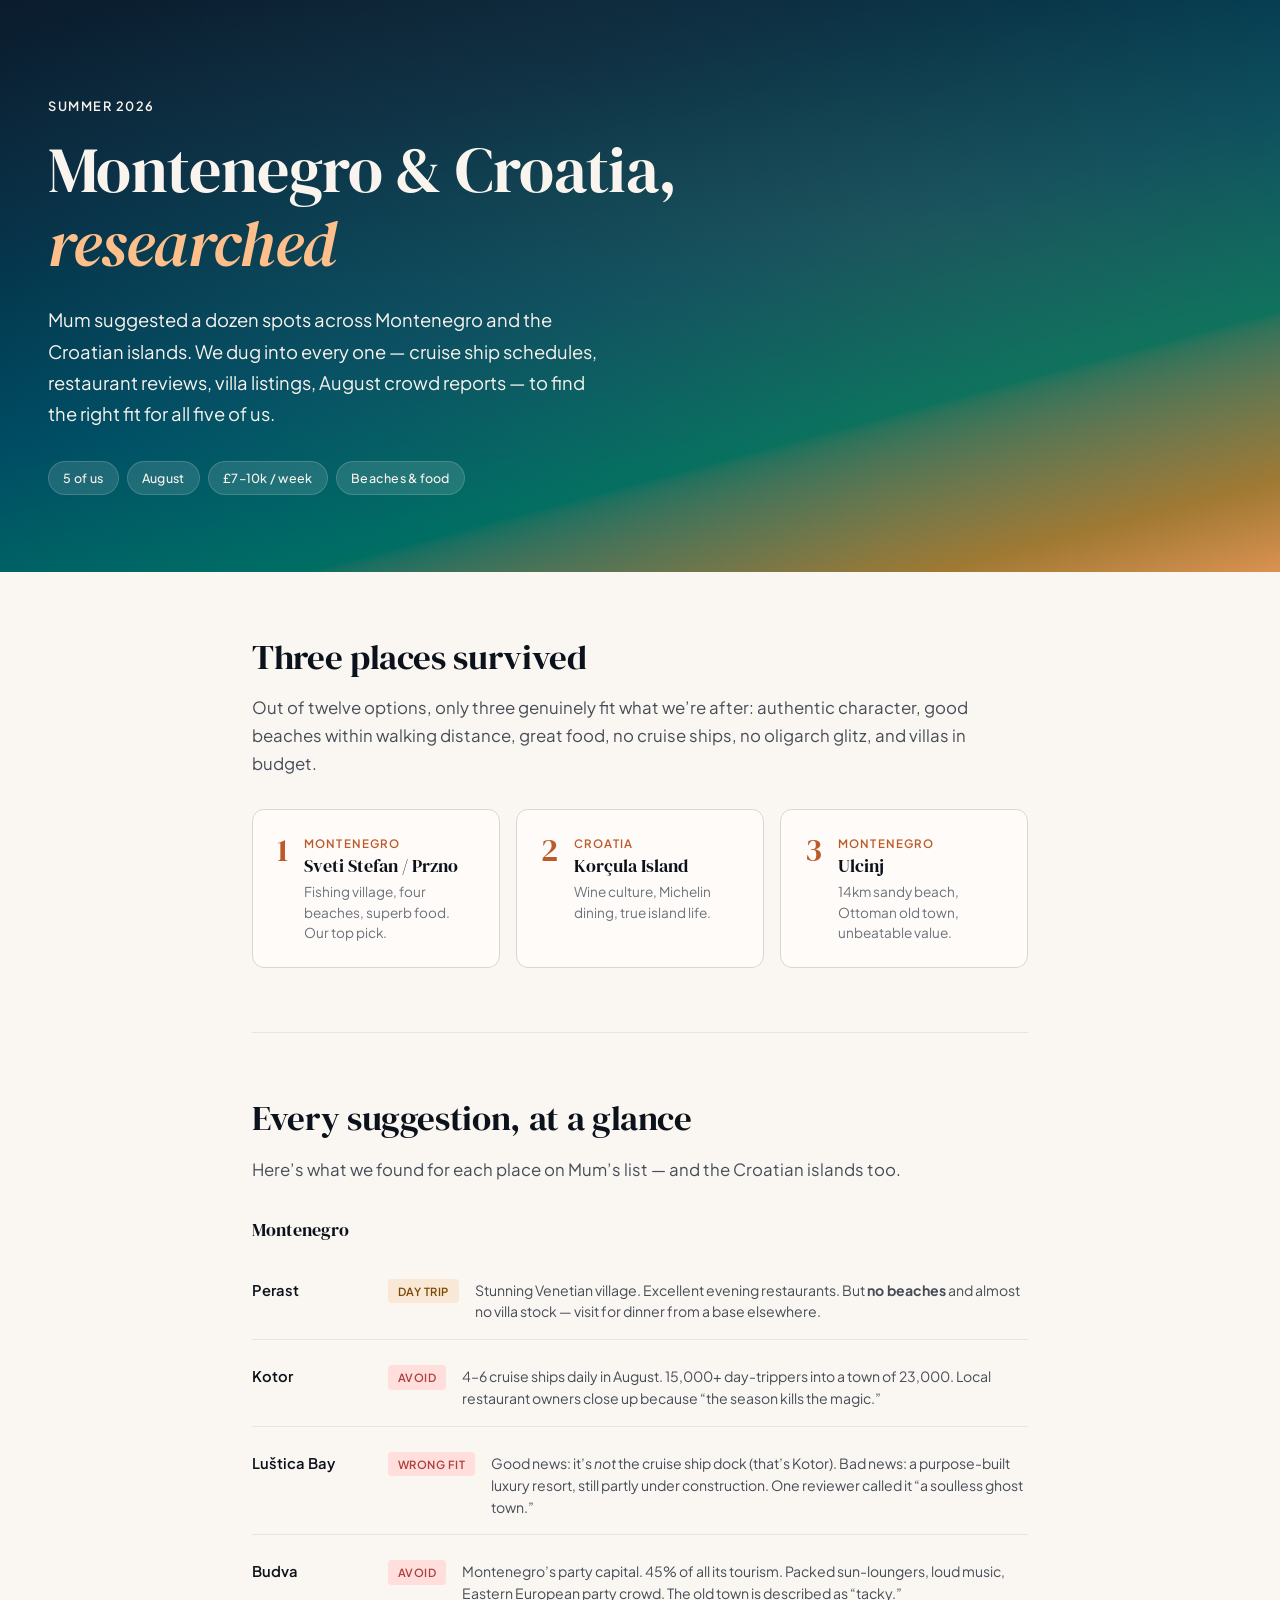
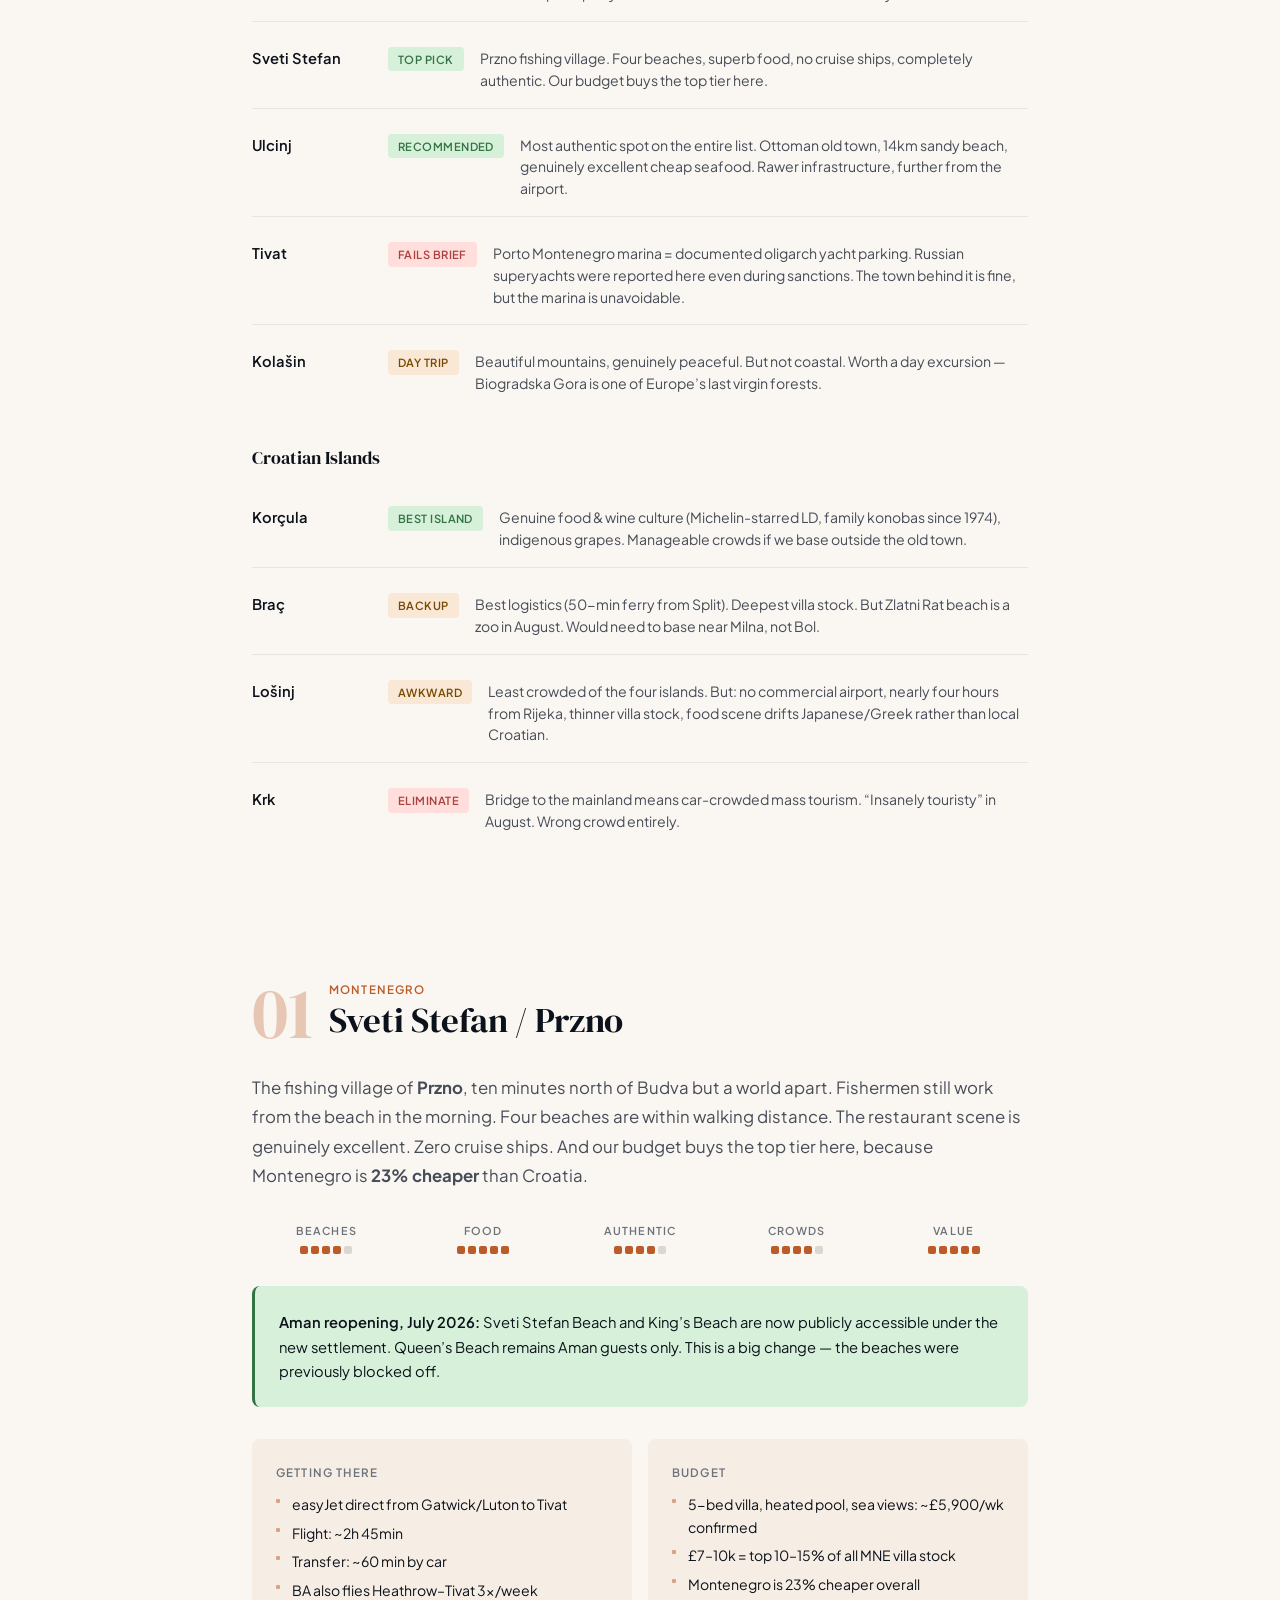
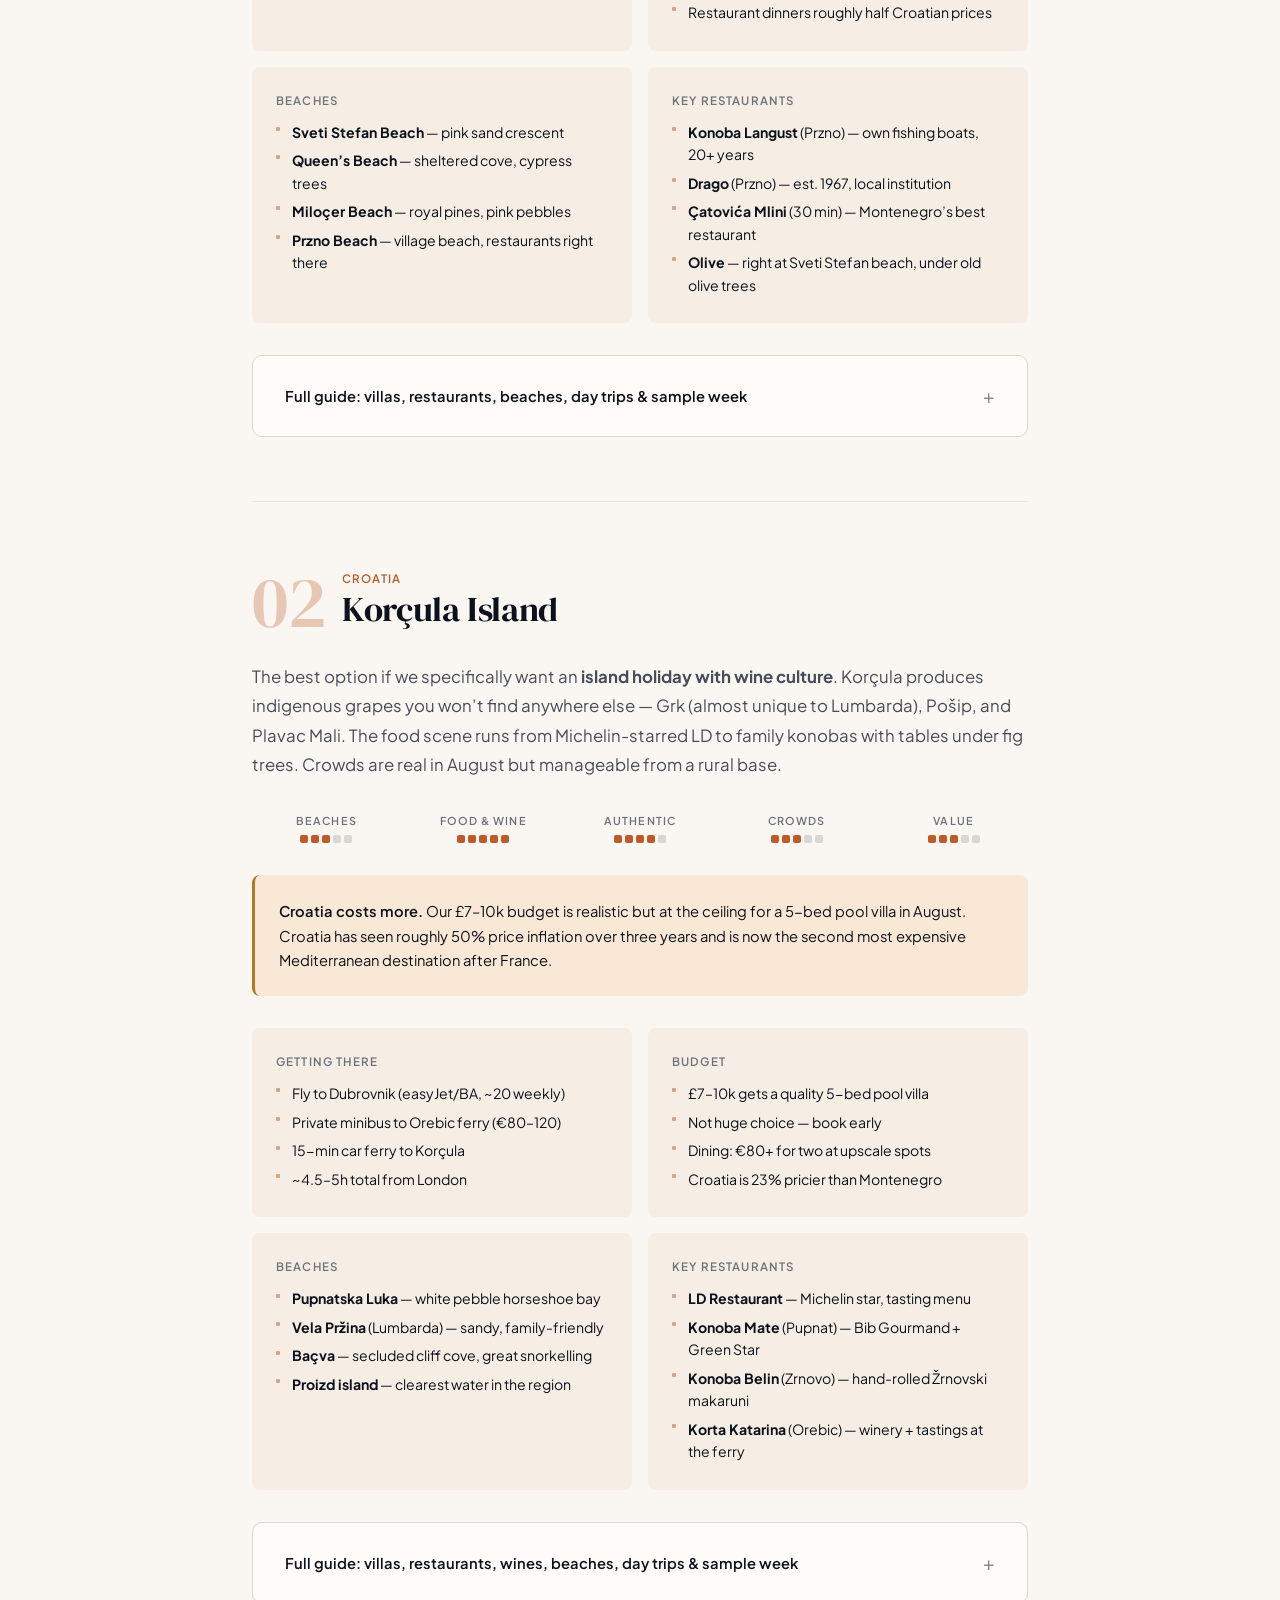
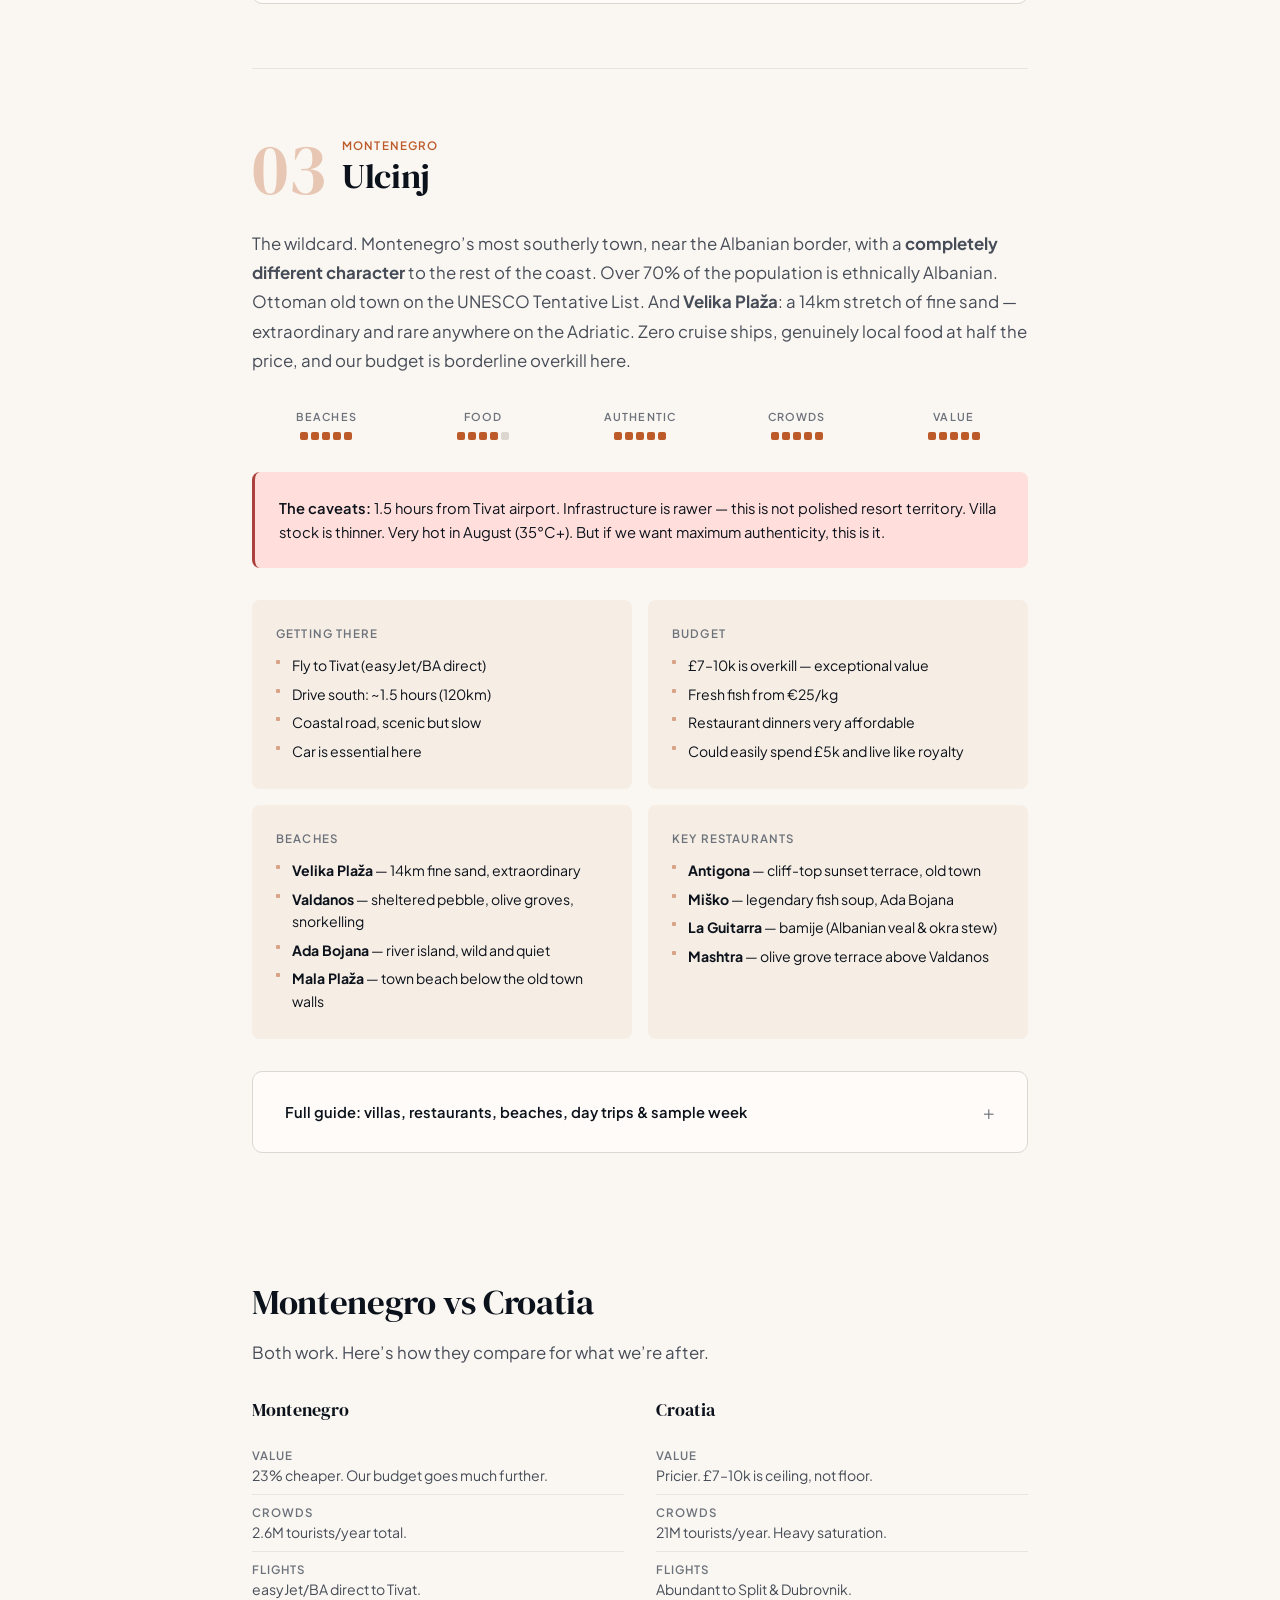
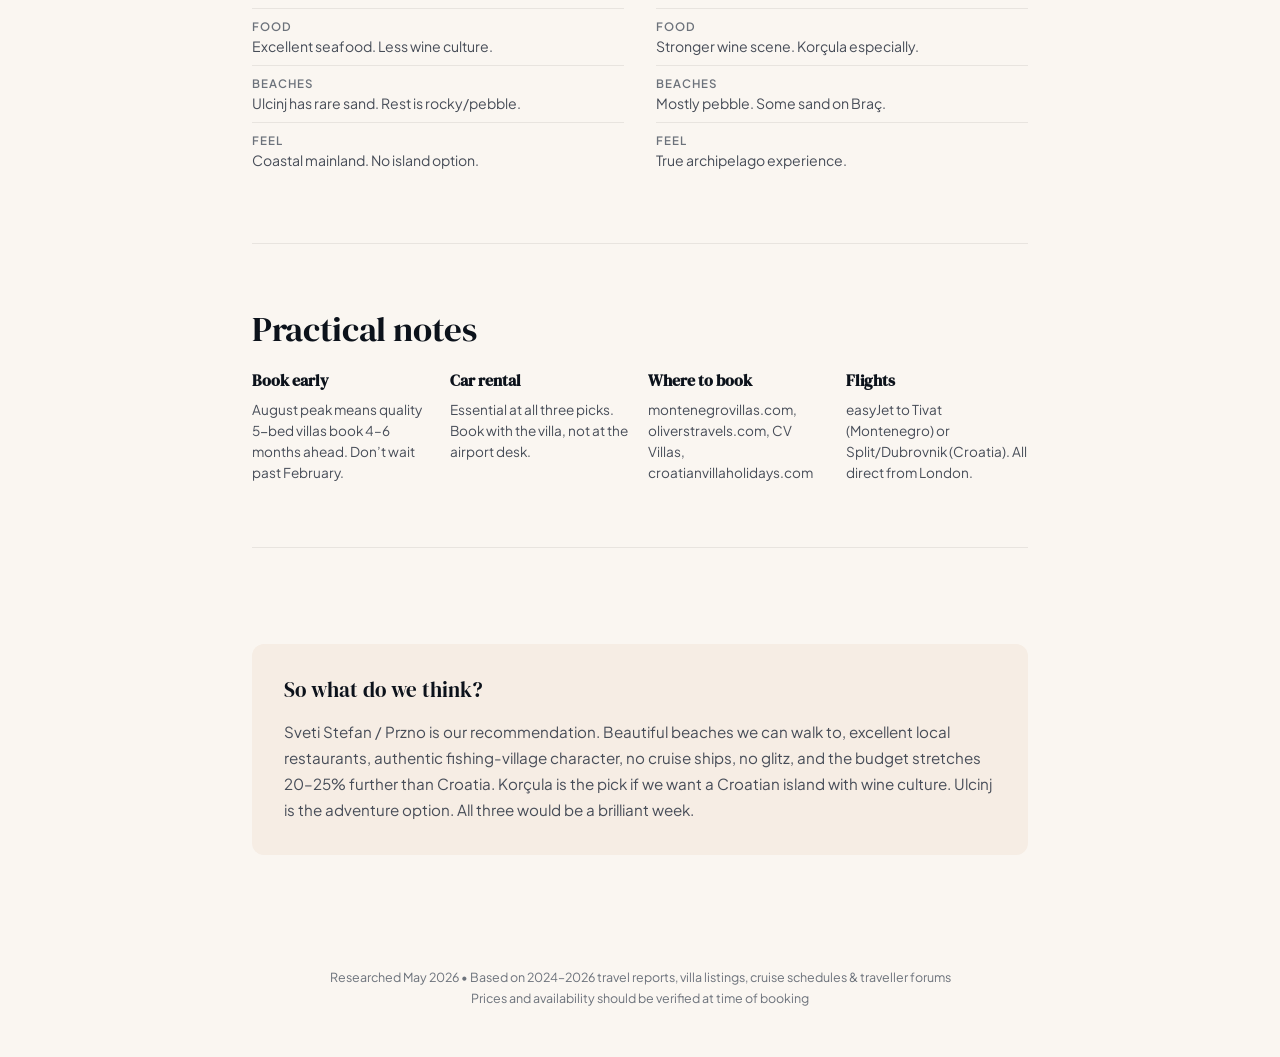
==== commit cd7a21db: "Remove reveal animation from large rec sections to fix blank space issue" ====
--- a/index.html
+++ b/index.html
@@ -911,7 +911,7 @@
     </section>
 
     <!-- ════════════ #1 SVETI STEFAN ════════════ -->
-    <section class="rec reveal" id="sveti-stefan">
+    <section class="rec" id="sveti-stefan">
         <div class="rec-eyebrow">
             <div class="rec-rank">01</div>
             <div class="rec-meta">
@@ -1125,7 +1125,7 @@
     </section>
 
     <!-- ════════════ #2 KORCULA ════════════ -->
-    <section class="rec reveal" id="korcula">
+    <section class="rec" id="korcula">
         <div class="rec-eyebrow">
             <div class="rec-rank">02</div>
             <div class="rec-meta">
@@ -1271,7 +1271,7 @@
     </section>
 
     <!-- ════════════ #3 ULCINJ ════════════ -->
-    <section class="rec reveal" id="ulcinj">
+    <section class="rec" id="ulcinj">
         <div class="rec-eyebrow">
             <div class="rec-rank">03</div>
             <div class="rec-meta">
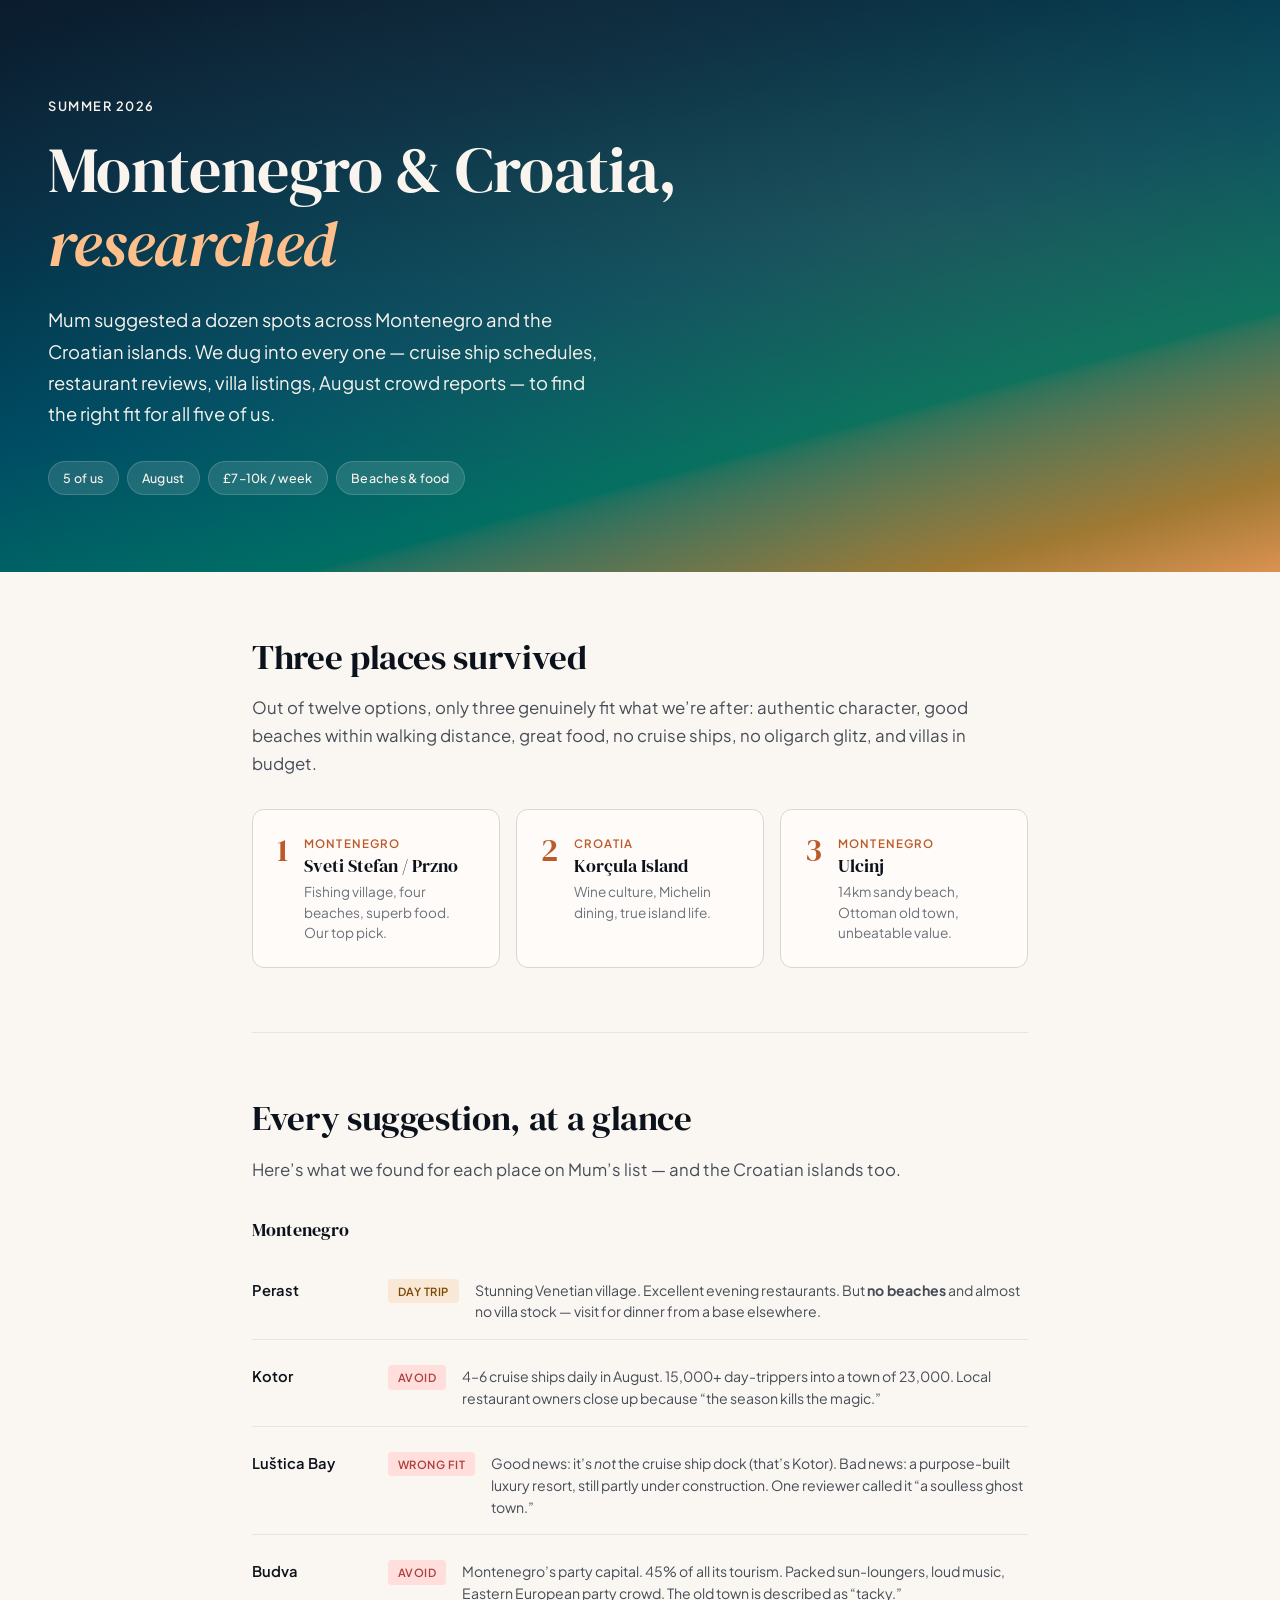
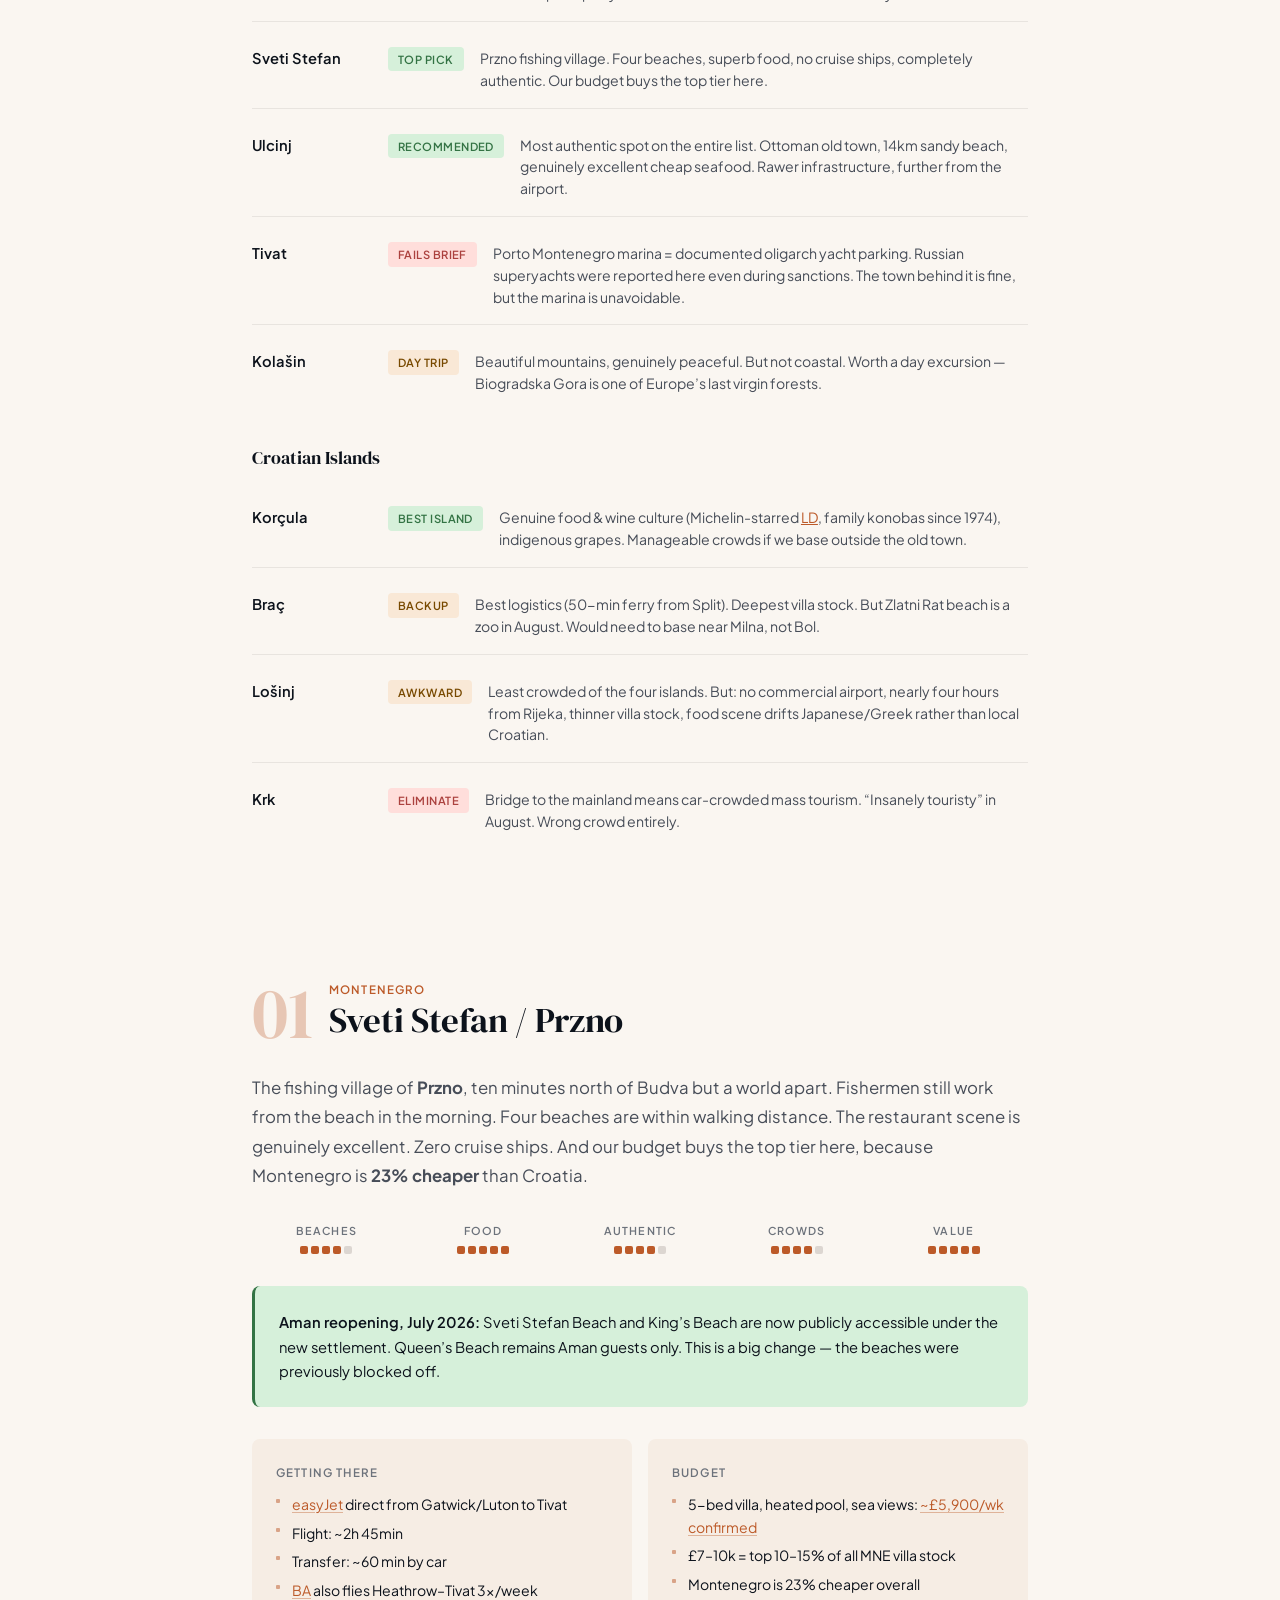
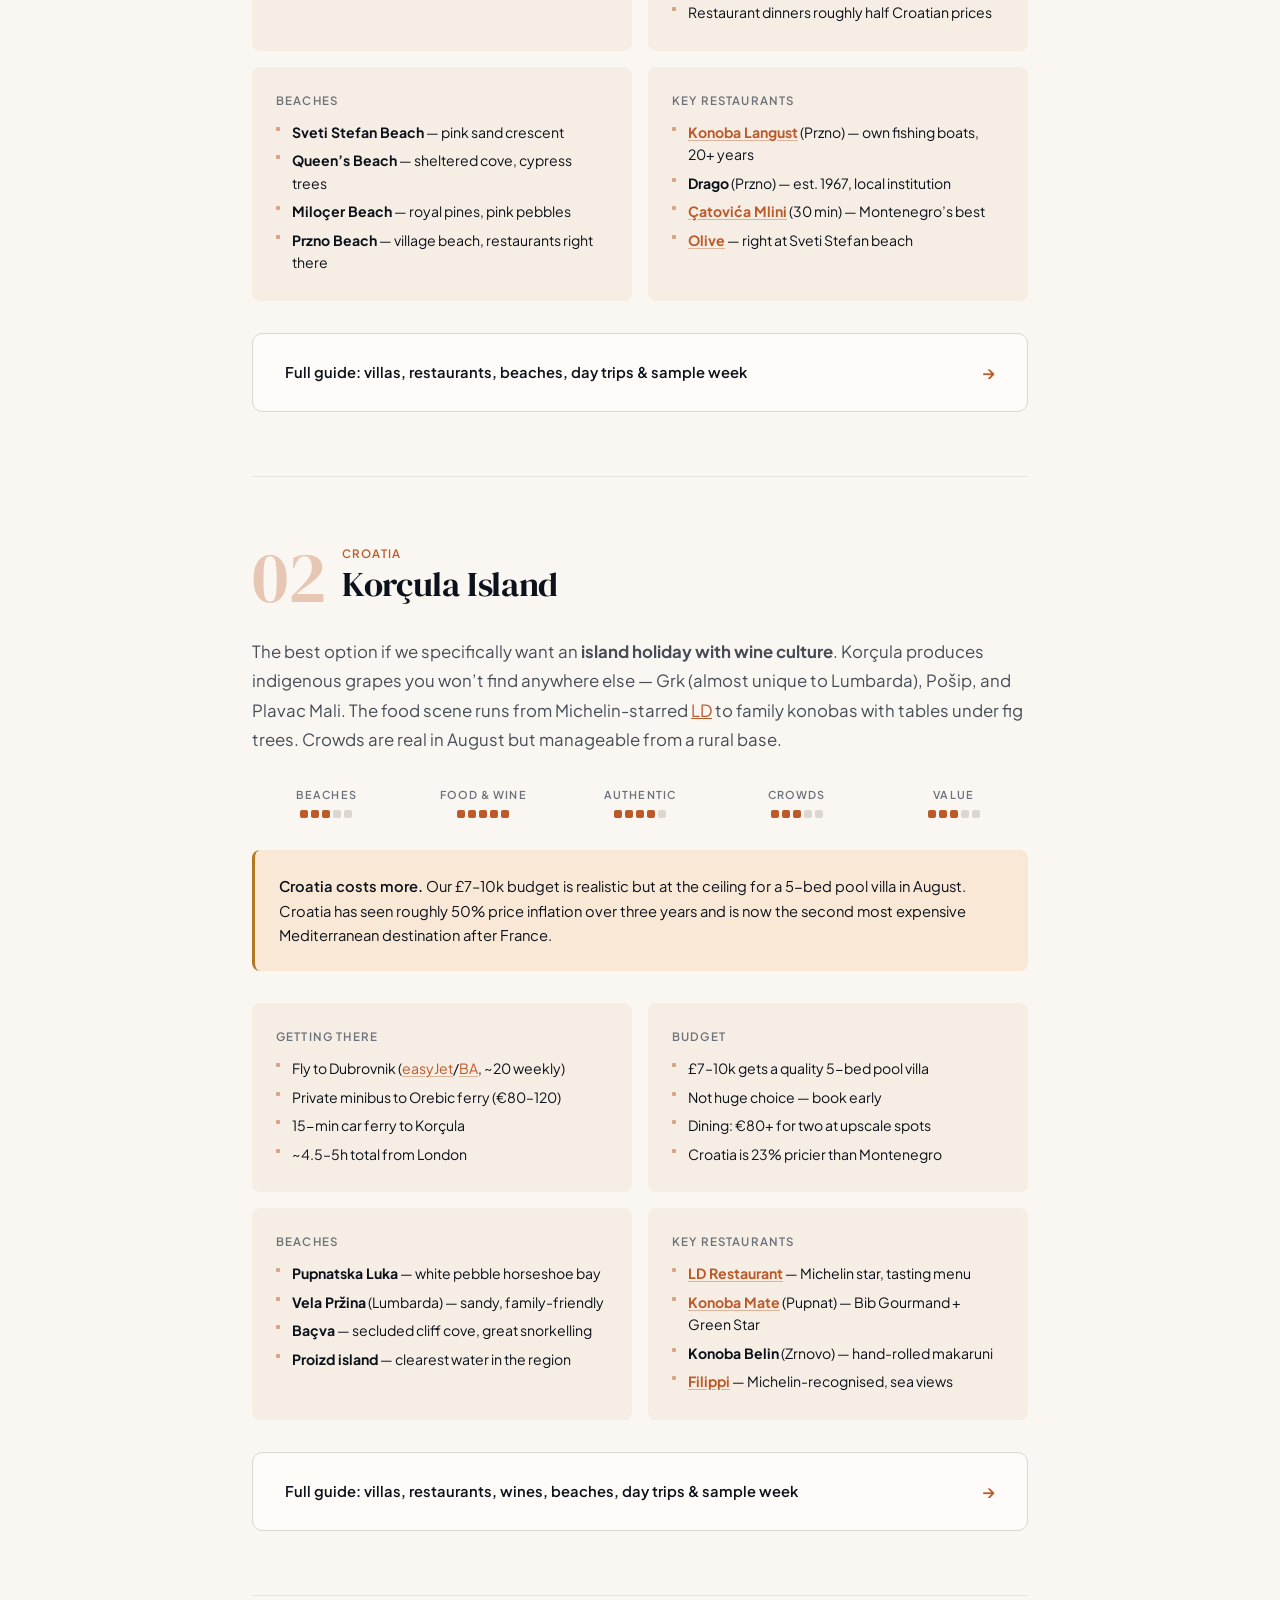
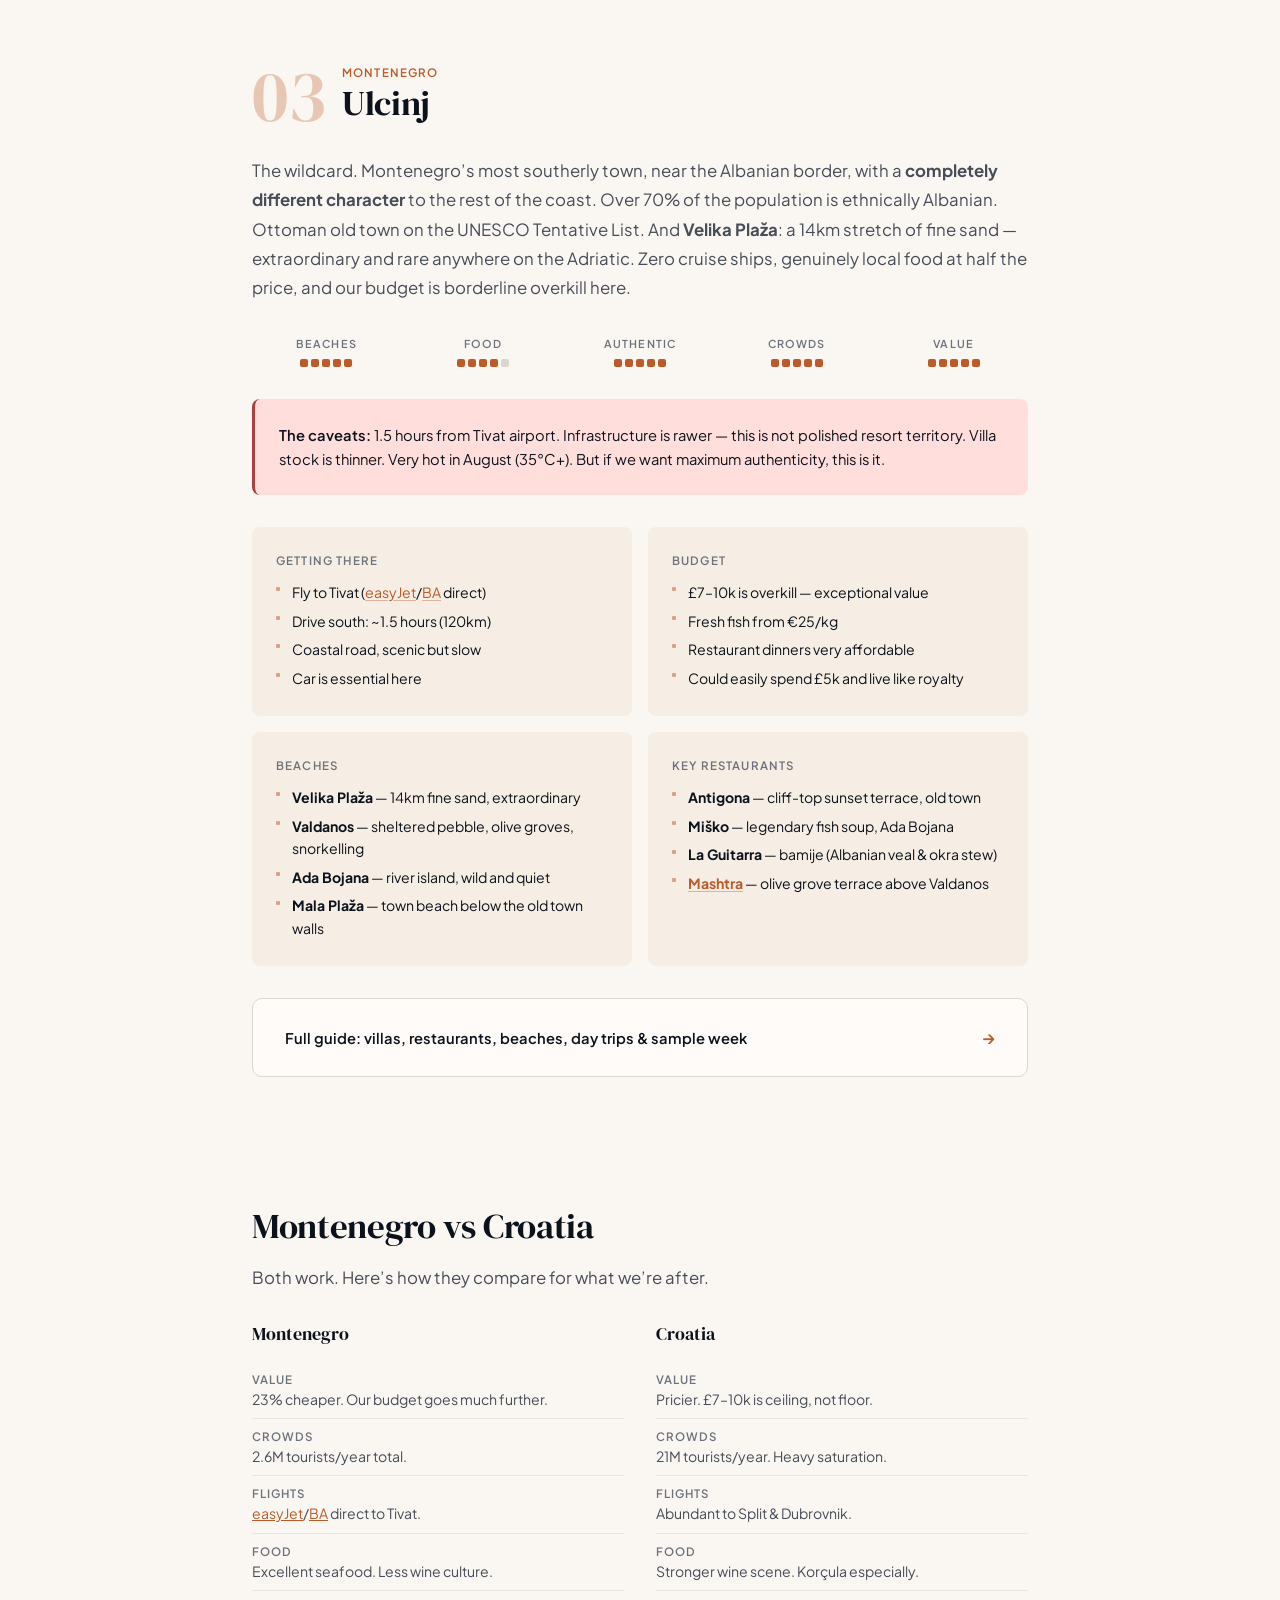
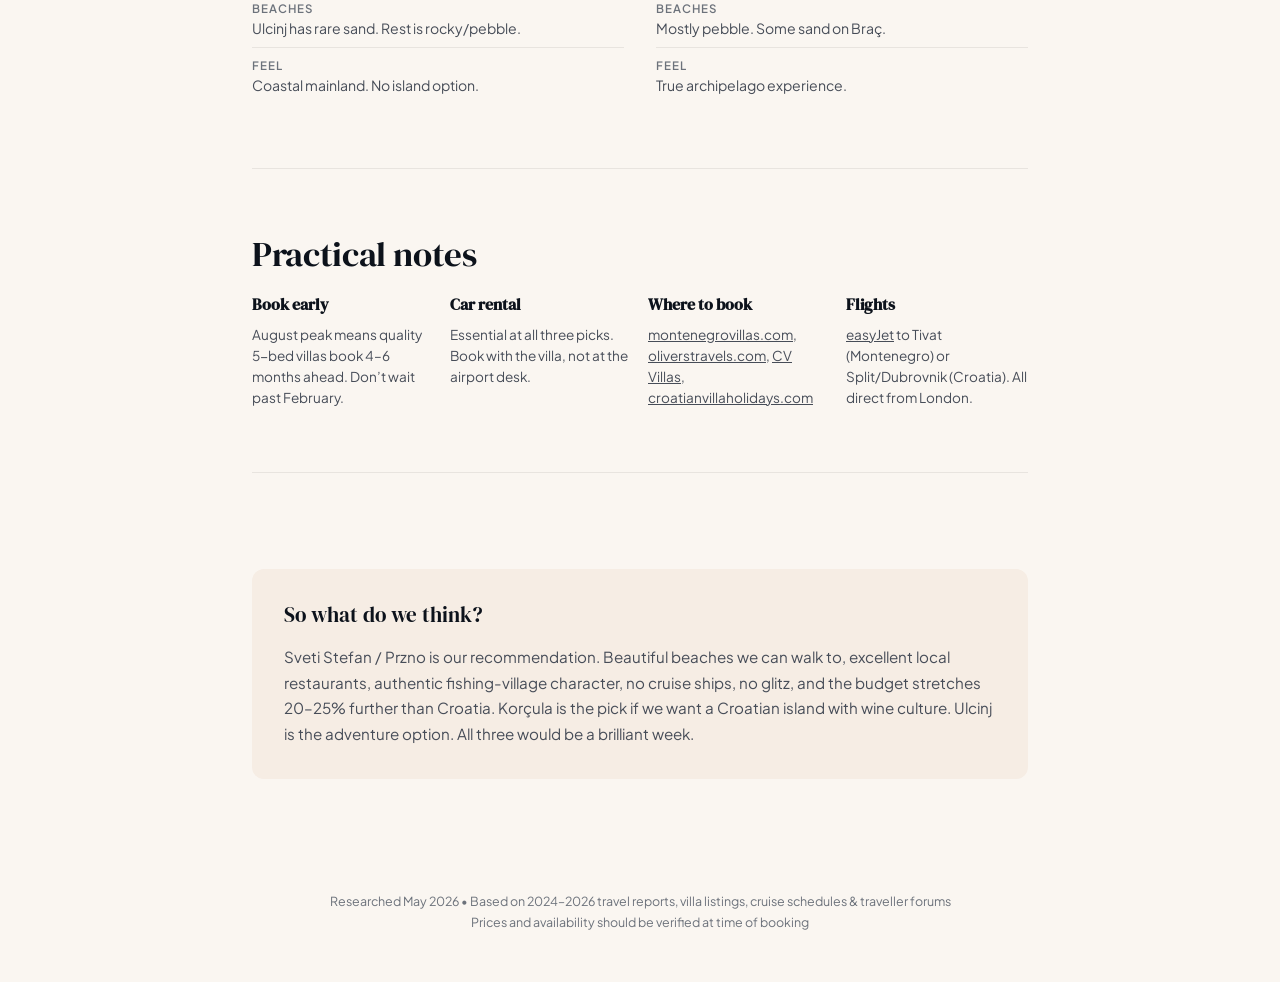
==== commit e0e0a2a6: "Extract CSS to style.css, replace inline accordions with dedicated subpages, add clickable links thr" ====
--- a/index.html
+++ b/index.html
@@ -7,786 +7,12 @@
     <link rel="preconnect" href="https://fonts.googleapis.com">
     <link rel="preconnect" href="https://fonts.gstatic.com" crossorigin>
     <link href="https://fonts.googleapis.com/css2?family=DM+Serif+Display:ital@0;1&family=Plus+Jakarta+Sans:ital,wght@0,300;0,400;0,500;0,600;0,700;1,400&display=swap" rel="stylesheet">
-    <style>
-        :root {
-            --font-display: 'DM Serif Display', serif;
-            --font-body: 'Plus Jakarta Sans', system-ui, sans-serif;
-
-            --bg: oklch(97.5% 0.008 70);
-            --bg-warm: oklch(95% 0.015 65);
-            --bg-surface: oklch(99% 0.005 70);
-            --ink: oklch(18% 0.02 260);
-            --ink-secondary: oklch(42% 0.02 260);
-            --ink-muted: oklch(55% 0.015 260);
-            --border: oklch(88% 0.01 70);
-            --border-light: oklch(92% 0.008 70);
-
-            --terracotta: oklch(58% 0.14 45);
-            --terracotta-light: oklch(92% 0.04 45);
-            --sea: oklch(48% 0.1 230);
-            --sea-light: oklch(93% 0.03 230);
-            --olive: oklch(50% 0.1 150);
-            --olive-light: oklch(93% 0.04 150);
-            --sand: oklch(62% 0.12 70);
-            --sand-light: oklch(94% 0.03 70);
-            --coral: oklch(52% 0.14 25);
-            --coral-light: oklch(93% 0.04 25);
-
-            --ease-out: cubic-bezier(0.25, 1, 0.5, 1);
-            --ease-out-expo: cubic-bezier(0.16, 1, 0.3, 1);
-
-            --space-xs: 4px;
-            --space-sm: 8px;
-            --space-md: 16px;
-            --space-lg: 24px;
-            --space-xl: 32px;
-            --space-2xl: 48px;
-            --space-3xl: 64px;
-            --space-4xl: 96px;
-        }
-
-        * { margin: 0; padding: 0; box-sizing: border-box; }
-
-        html { scroll-behavior: smooth; }
-
-        body {
-            font-family: var(--font-body);
-            color: var(--ink);
-            background: var(--bg);
-            line-height: 1.65;
-            font-size: 1rem;
-            font-weight: 400;
-            -webkit-font-smoothing: antialiased;
-            -moz-osx-font-smoothing: grayscale;
-        }
-
-        /* ── SCROLL PROGRESS ── */
-        .scroll-progress {
-            position: fixed;
-            top: 0;
-            left: 0;
-            height: 3px;
-            background: var(--terracotta);
-            width: 0%;
-            z-index: 100;
-            transition: none;
-        }
-
-        /* ── HERO ── */
-        .hero {
-            background:
-                linear-gradient(165deg,
-                    oklch(22% 0.04 250) 0%,
-                    oklch(28% 0.06 240) 25%,
-                    oklch(38% 0.08 220) 50%,
-                    oklch(48% 0.1 180) 70%,
-                    oklch(60% 0.1 80) 90%,
-                    oklch(72% 0.12 60) 100%
-                );
-            color: oklch(97% 0.01 70);
-            padding: clamp(3rem, 8vw, 6rem) clamp(1.5rem, 5vw, 3rem) clamp(2.5rem, 6vw, 5rem);
-            position: relative;
-            overflow: hidden;
-            min-height: 50vh;
-            display: flex;
-            flex-direction: column;
-            justify-content: center;
-        }
-
-        .hero::before {
-            content: '';
-            position: absolute;
-            inset: 0;
-            background:
-                radial-gradient(ellipse 80% 60% at 70% 40%, oklch(65% 0.1 60 / 0.15), transparent),
-                radial-gradient(ellipse 50% 80% at 20% 80%, oklch(45% 0.1 230 / 0.2), transparent);
-            pointer-events: none;
-        }
-
-        .hero-inner {
-            max-width: 720px;
-            position: relative;
-            z-index: 1;
-        }
-
-        .hero-kicker {
-            font-family: var(--font-body);
-            font-size: 0.8rem;
-            font-weight: 600;
-            letter-spacing: 0.12em;
-            text-transform: uppercase;
-            opacity: 0.7;
-            margin-bottom: var(--space-md);
-        }
-
-        .hero h1 {
-            font-family: var(--font-display);
-            font-size: clamp(2.4rem, 6vw, 4rem);
-            font-weight: 400;
-            line-height: 1.15;
-            letter-spacing: -0.01em;
-            margin-bottom: var(--space-lg);
-        }
-
-        .hero h1 em {
-            font-style: italic;
-            color: oklch(85% 0.1 60);
-        }
-
-        .hero-body {
-            font-size: clamp(1rem, 2.2vw, 1.15rem);
-            line-height: 1.7;
-            opacity: 0.85;
-            max-width: 560px;
-        }
-
-        .hero-tags {
-            display: flex;
-            flex-wrap: wrap;
-            gap: var(--space-sm);
-            margin-top: var(--space-xl);
-        }
-
-        .hero-tag {
-            font-size: 0.78rem;
-            font-weight: 500;
-            padding: 0.35rem 0.9rem;
-            border-radius: 100px;
-            background: oklch(100% 0 0 / 0.12);
-            backdrop-filter: blur(4px);
-            -webkit-backdrop-filter: blur(4px);
-            border: 1px solid oklch(100% 0 0 / 0.15);
-            letter-spacing: 0.02em;
-        }
-
-        /* ── CONTAINER ── */
-        .container {
-            max-width: 840px;
-            margin: 0 auto;
-            padding: 0 clamp(1.25rem, 4vw, 2rem);
-        }
-
-        /* ── SECTION SPACING ── */
-        .section {
-            padding: var(--space-3xl) 0;
-        }
-
-        .section + .section {
-            border-top: 1px solid var(--border-light);
-        }
-
-        /* ── TYPOGRAPHY ── */
-        h2 {
-            font-family: var(--font-display);
-            font-size: clamp(1.6rem, 4vw, 2.2rem);
-            font-weight: 400;
-            line-height: 1.2;
-            letter-spacing: -0.01em;
-            margin-bottom: var(--space-md);
-        }
-
-        h3 {
-            font-family: var(--font-display);
-            font-size: clamp(1.2rem, 3vw, 1.5rem);
-            font-weight: 400;
-            line-height: 1.3;
-            margin-bottom: var(--space-sm);
-        }
-
-        .section-lead {
-            font-size: 1.05rem;
-            color: var(--ink-secondary);
-            max-width: 65ch;
-            margin-bottom: var(--space-xl);
-        }
-
-        .label {
-            font-size: 0.72rem;
-            font-weight: 600;
-            letter-spacing: 0.1em;
-            text-transform: uppercase;
-            color: var(--ink-muted);
-        }
-
-        /* ── TOP PICKS NAV ── */
-        .picks {
-            display: grid;
-            grid-template-columns: 1fr;
-            gap: var(--space-md);
-            margin-top: var(--space-xl);
-        }
-
-        @media (min-width: 640px) {
-            .picks { grid-template-columns: 1fr 1fr 1fr; }
-        }
-
-        .pick-link {
-            display: flex;
-            align-items: flex-start;
-            gap: var(--space-md);
-            padding: var(--space-lg);
-            border-radius: 12px;
-            text-decoration: none;
-            color: var(--ink);
-            background: var(--bg-surface);
-            border: 1px solid var(--border);
-            transition: transform 0.35s var(--ease-out), box-shadow 0.35s var(--ease-out), border-color 0.35s var(--ease-out);
-        }
-
-        .pick-link:hover {
-            transform: translateY(-3px);
-            box-shadow: 0 8px 30px oklch(0% 0 0 / 0.08);
-            border-color: var(--terracotta);
-        }
-
-        .pick-link:active {
-            transform: translateY(-1px);
-        }
-
-        .pick-num {
-            font-family: var(--font-display);
-            font-size: 2rem;
-            line-height: 1;
-            color: var(--terracotta);
-            flex-shrink: 0;
-        }
-
-        .pick-info { flex: 1; min-width: 0; }
-
-        .pick-info .label {
-            color: var(--terracotta);
-            margin-bottom: 2px;
-        }
-
-        .pick-info h3 {
-            font-size: 1.1rem;
-            margin-bottom: 4px;
-        }
-
-        .pick-info p {
-            font-size: 0.85rem;
-            color: var(--ink-muted);
-            line-height: 1.5;
-        }
-
-        /* ── VERDICT GRID ── */
-        .verdict-group-label {
-            font-family: var(--font-display);
-            font-size: 1.15rem;
-            margin-bottom: var(--space-md);
-            margin-top: var(--space-xl);
-            color: var(--ink);
-        }
-
-        .verdict-group-label:first-of-type { margin-top: 0; }
-
-        .verdicts {
-            display: grid;
-            gap: var(--space-sm);
-        }
-
-        .verdict-row {
-            display: grid;
-            grid-template-columns: 120px auto 1fr;
-            gap: var(--space-md);
-            align-items: baseline;
-            padding: var(--space-md) 0;
-            border-bottom: 1px solid var(--border-light);
-        }
-
-        @media (max-width: 600px) {
-            .verdict-row {
-                grid-template-columns: 1fr;
-                gap: var(--space-xs);
-                padding: var(--space-md) 0;
-            }
-        }
-
-        .verdict-row:last-child { border-bottom: none; }
-
-        .verdict-name {
-            font-weight: 600;
-            font-size: 0.92rem;
-        }
-
-        .verdict-why {
-            font-size: 0.88rem;
-            color: var(--ink-secondary);
-            line-height: 1.55;
-        }
-
-        .tag {
-            display: inline-flex;
-            align-items: center;
-            gap: 4px;
-            font-size: 0.7rem;
-            font-weight: 600;
-            letter-spacing: 0.04em;
-            text-transform: uppercase;
-            padding: 3px 10px;
-            border-radius: 4px;
-            white-space: nowrap;
-        }
-
-        .tag-go { background: var(--olive-light); color: var(--olive); }
-        .tag-skip { background: var(--coral-light); color: var(--coral); }
-        .tag-visit { background: var(--sand-light); color: oklch(45% 0.1 70); }
-        .tag-star { background: oklch(92% 0.05 60); color: oklch(42% 0.12 50); }
-
-        /* ── RECOMMENDATION SECTION ── */
-        .rec {
-            padding: var(--space-3xl) 0;
-        }
-
-        .rec + .rec {
-            border-top: 1px solid var(--border-light);
-        }
-
-        .rec-eyebrow {
-            display: flex;
-            align-items: center;
-            gap: var(--space-md);
-            margin-bottom: var(--space-lg);
-        }
-
-        .rec-rank {
-            font-family: var(--font-display);
-            font-size: clamp(3rem, 8vw, 4.5rem);
-            line-height: 1;
-            color: var(--terracotta);
-            opacity: 0.3;
-        }
-
-        .rec-meta {
-            flex: 1;
-        }
-
-        .rec-meta .label {
-            color: var(--terracotta);
-        }
-
-        .rec h2 {
-            margin-bottom: var(--space-xs);
-        }
-
-        .rec-intro {
-            font-size: 1.05rem;
-            line-height: 1.75;
-            color: var(--ink-secondary);
-            max-width: 65ch;
-            margin-bottom: var(--space-xl);
-        }
-
-        /* ── SCORE BAR ── */
-        .scores {
-            display: grid;
-            grid-template-columns: repeat(5, 1fr);
-            gap: var(--space-sm);
-            margin-bottom: var(--space-xl);
-        }
-
-        @media (max-width: 500px) {
-            .scores {
-                grid-template-columns: repeat(3, 1fr);
-            }
-        }
-
-        .score {
-            text-align: center;
-        }
-
-        .score .label {
-            display: block;
-            margin-bottom: 6px;
-            font-size: 0.68rem;
-        }
-
-        .score-bar {
-            display: flex;
-            gap: 3px;
-            justify-content: center;
-        }
-
-        .score-pip {
-            width: 8px;
-            height: 8px;
-            border-radius: 2px;
-            background: var(--border);
-            transition: background 0.4s var(--ease-out);
-        }
-
-        .score-pip.filled {
-            background: var(--terracotta);
-        }
-
-        /* ── INFO GRID ── */
-        .info-grid {
-            display: grid;
-            grid-template-columns: 1fr 1fr;
-            gap: var(--space-md);
-            margin-bottom: var(--space-xl);
-        }
-
-        @media (max-width: 600px) {
-            .info-grid { grid-template-columns: 1fr; }
-        }
-
-        .info-box {
-            padding: var(--space-lg);
-            background: var(--bg-warm);
-            border-radius: 8px;
-        }
-
-        .info-box h4 {
-            font-size: 0.72rem;
-            font-weight: 600;
-            letter-spacing: 0.1em;
-            text-transform: uppercase;
-            color: var(--ink-muted);
-            margin-bottom: var(--space-sm);
-        }
-
-        .info-box ul {
-            list-style: none;
-        }
-
-        .info-box li {
-            font-size: 0.88rem;
-            line-height: 1.6;
-            padding: 3px 0;
-            padding-left: 1rem;
-            position: relative;
-        }
-
-        .info-box li::before {
-            content: '';
-            position: absolute;
-            left: 0;
-            top: 0.65em;
-            width: 4px;
-            height: 4px;
-            border-radius: 1px;
-            background: var(--terracotta);
-            opacity: 0.5;
-        }
-
-        /* ── CALLOUT ── */
-        .callout {
-            padding: var(--space-lg);
-            border-radius: 8px;
-            margin: var(--space-xl) 0;
-            font-size: 0.92rem;
-            line-height: 1.65;
-        }
-
-        .callout strong { font-weight: 600; }
-
-        .callout-sea {
-            background: var(--sea-light);
-            border-left: 3px solid var(--sea);
-        }
-
-        .callout-warm {
-            background: var(--sand-light);
-            border-left: 3px solid var(--sand);
-        }
-
-        .callout-olive {
-            background: var(--olive-light);
-            border-left: 3px solid var(--olive);
-        }
-
-        .callout-coral {
-            background: var(--coral-light);
-            border-left: 3px solid var(--coral);
-        }
-
-        /* ── DETAILS / ACCORDION ── */
-        details.dive {
-            margin-top: var(--space-lg);
-            border: 1px solid var(--border);
-            border-radius: 10px;
-            overflow: hidden;
-            background: var(--bg-surface);
-        }
-
-        details.dive summary {
-            padding: var(--space-lg) var(--space-xl);
-            cursor: pointer;
-            font-weight: 600;
-            font-size: 0.92rem;
-            color: var(--ink);
-            display: flex;
-            align-items: center;
-            justify-content: space-between;
-            gap: var(--space-md);
-            transition: background 0.2s;
-            list-style: none;
-        }
-
-        details.dive summary::-webkit-details-marker { display: none; }
-
-        details.dive summary::after {
-            content: '+';
-            font-family: var(--font-body);
-            font-size: 1.2rem;
-            font-weight: 300;
-            color: var(--ink-muted);
-            transition: transform 0.35s var(--ease-out);
-            flex-shrink: 0;
-        }
-
-        details.dive[open] summary::after {
-            transform: rotate(45deg);
-        }
-
-        details.dive summary:hover {
-            background: var(--bg-warm);
-        }
-
-        details.dive[open] summary {
-            border-bottom: 1px solid var(--border-light);
-        }
-
-        .dive-body {
-            padding: var(--space-xl);
-        }
-
-        .dive-body h4 {
-            font-family: var(--font-display);
-            font-size: 1.15rem;
-            font-weight: 400;
-            margin: var(--space-xl) 0 var(--space-md);
-        }
-
-        .dive-body h4:first-child { margin-top: 0; }
-
-        .dive-body p {
-            font-size: 0.9rem;
-            margin: var(--space-sm) 0;
-            color: var(--ink-secondary);
-            line-height: 1.65;
-        }
-
-        .dive-body ul {
-            padding-left: 1.25rem;
-            margin: var(--space-sm) 0;
-        }
-
-        .dive-body li {
-            font-size: 0.88rem;
-            margin-bottom: 4px;
-            color: var(--ink-secondary);
-        }
-
-        /* ── LISTING CARDS (villas, restaurants, beaches) ── */
-        .listing {
-            padding: var(--space-lg);
-            background: var(--bg-warm);
-            border-radius: 8px;
-            margin: var(--space-sm) 0;
-        }
-
-        .listing-name {
-            font-weight: 600;
-            font-size: 0.92rem;
-            color: var(--ink);
-            margin-bottom: 4px;
-        }
-
-        .listing-detail {
-            font-size: 0.85rem;
-            color: var(--ink-secondary);
-            line-height: 1.6;
-        }
-
-        .listing-price {
-            font-weight: 600;
-            color: var(--terracotta);
-            font-size: 0.88rem;
-            margin-top: 6px;
-        }
-
-        .listing-source {
-            font-size: 0.75rem;
-            color: var(--ink-muted);
-            margin-top: 4px;
-        }
-
-        .listing .tag {
-            margin-bottom: 6px;
-        }
-
-        /* ── ITINERARY ── */
-        .itin {
-            margin: var(--space-md) 0;
-        }
-
-        .itin-day {
-            display: grid;
-            grid-template-columns: 64px 1fr;
-            gap: var(--space-md);
-            padding: var(--space-md) 0;
-            border-bottom: 1px solid var(--border-light);
-        }
-
-        @media (max-width: 500px) {
-            .itin-day {
-                grid-template-columns: 1fr;
-                gap: var(--space-xs);
-            }
-        }
-
-        .itin-day:last-child { border-bottom: none; }
-
-        .itin-label {
-            font-family: var(--font-display);
-            font-size: 0.92rem;
-            color: var(--terracotta);
-            padding-top: 2px;
-        }
-
-        .itin-content {
-            font-size: 0.88rem;
-            line-height: 1.6;
-            color: var(--ink-secondary);
-        }
-
-        .itin-content strong {
-            color: var(--ink);
-            font-weight: 600;
-        }
-
-        /* ── COMPARISON SECTION ── */
-        .compare {
-            display: grid;
-            grid-template-columns: 1fr 1fr;
-            gap: var(--space-xl);
-            margin-top: var(--space-xl);
-        }
-
-        @media (max-width: 600px) {
-            .compare { grid-template-columns: 1fr; }
-        }
-
-        .compare-col h3 {
-            font-size: 1.1rem;
-            margin-bottom: var(--space-md);
-        }
-
-        .compare-row {
-            padding: var(--space-sm) 0;
-            border-bottom: 1px solid var(--border-light);
-        }
-
-        .compare-row:last-child { border-bottom: none; }
-
-        .compare-key {
-            font-size: 0.72rem;
-            font-weight: 600;
-            letter-spacing: 0.08em;
-            text-transform: uppercase;
-            color: var(--ink-muted);
-        }
-
-        .compare-val {
-            font-size: 0.88rem;
-            color: var(--ink-secondary);
-            line-height: 1.5;
-        }
-
-        /* ── PRACTICAL GRID ── */
-        .practical {
-            display: grid;
-            grid-template-columns: repeat(auto-fit, minmax(180px, 1fr));
-            gap: var(--space-md);
-        }
-
-        .practical-item h4 {
-            font-family: var(--font-display);
-            font-size: 1rem;
-            margin-bottom: 6px;
-        }
-
-        .practical-item p {
-            font-size: 0.85rem;
-            color: var(--ink-secondary);
-            line-height: 1.55;
-        }
-
-        /* ── BOTTOM LINE ── */
-        .bottom-line {
-            background: var(--bg-warm);
-            border-radius: 12px;
-            padding: var(--space-xl) var(--space-xl) var(--space-xl);
-            margin-top: var(--space-xl);
-        }
-
-        .bottom-line h3 {
-            font-size: 1.3rem;
-            margin-bottom: var(--space-md);
-        }
-
-        .bottom-line p {
-            font-size: 0.95rem;
-            color: var(--ink-secondary);
-            line-height: 1.7;
-            max-width: 65ch;
-        }
-
-        /* ── FOOTER ── */
-        footer {
-            padding: var(--space-2xl) 0;
-            text-align: center;
-            font-size: 0.78rem;
-            color: var(--ink-muted);
-            line-height: 1.7;
-        }
-
-        /* ── SCROLL REVEAL ── */
-        .reveal {
-            opacity: 0;
-            transform: translateY(20px);
-            transition: opacity 0.7s var(--ease-out), transform 0.7s var(--ease-out);
-        }
-
-        .reveal.visible {
-            opacity: 1;
-            transform: translateY(0);
-        }
-
-        /* stagger children */
-        .stagger > .reveal:nth-child(2) { transition-delay: 80ms; }
-        .stagger > .reveal:nth-child(3) { transition-delay: 160ms; }
-        .stagger > .reveal:nth-child(4) { transition-delay: 240ms; }
-
-        /* hero entrance */
-        .hero-inner > * {
-            opacity: 0;
-            transform: translateY(16px);
-            animation: hero-in 0.8s var(--ease-out) forwards;
-        }
-        .hero-inner > *:nth-child(1) { animation-delay: 0.1s; }
-        .hero-inner > *:nth-child(2) { animation-delay: 0.25s; }
-        .hero-inner > *:nth-child(3) { animation-delay: 0.4s; }
-        .hero-inner > *:nth-child(4) { animation-delay: 0.55s; }
-
-        @keyframes hero-in {
-            to { opacity: 1; transform: translateY(0); }
-        }
-
-        @media (prefers-reduced-motion: reduce) {
-            .reveal { opacity: 1; transform: none; transition: none; }
-            .hero-inner > * { opacity: 1; transform: none; animation: none; }
-            .scroll-progress { display: none; }
-        }
-    </style>
+    <link rel="stylesheet" href="style.css">
 </head>
 <body>
 
 <div class="scroll-progress" id="scrollProgress" aria-hidden="true"></div>
 
-<!-- ════════════ HERO ════════════ -->
 <header class="hero">
     <div class="hero-inner">
         <div class="hero-kicker">Summer 2026</div>
@@ -807,7 +33,6 @@
     <section class="section">
         <h2 class="reveal">Three places survived</h2>
         <p class="section-lead reveal">Out of twelve options, only three genuinely fit what we&rsquo;re after: authentic character, good beaches within walking distance, great food, no cruise ships, no oligarch glitz, and villas in budget.</p>
-
         <div class="picks stagger">
             <a href="#sveti-stefan" class="pick-link reveal">
                 <div class="pick-num">1</div>
@@ -837,76 +62,28 @@
     </section>
 
     <!-- ════════════ VERDICTS ════════════ -->
-    <section class="section reveal">
+    <section class="section">
         <h2>Every suggestion, at a glance</h2>
         <p class="section-lead">Here&rsquo;s what we found for each place on Mum&rsquo;s list &mdash; and the Croatian islands too.</p>
 
         <div class="verdict-group-label">Montenegro</div>
         <div class="verdicts">
-            <div class="verdict-row">
-                <div class="verdict-name">Perast</div>
-                <span class="tag tag-visit">Day trip</span>
-                <div class="verdict-why">Stunning Venetian village. Excellent evening restaurants. But <strong>no beaches</strong> and almost no villa stock &mdash; visit for dinner from a base elsewhere.</div>
-            </div>
-            <div class="verdict-row">
-                <div class="verdict-name">Kotor</div>
-                <span class="tag tag-skip">Avoid</span>
-                <div class="verdict-why">4&ndash;6 cruise ships daily in August. 15,000+ day-trippers into a town of 23,000. Local restaurant owners close up because &ldquo;the season kills the magic.&rdquo;</div>
-            </div>
-            <div class="verdict-row">
-                <div class="verdict-name">Lu&scaron;tica Bay</div>
-                <span class="tag tag-skip">Wrong fit</span>
-                <div class="verdict-why">Good news: it&rsquo;s <em>not</em> the cruise ship dock (that&rsquo;s Kotor). Bad news: a purpose-built luxury resort, still partly under construction. One reviewer called it &ldquo;a soulless ghost town.&rdquo;</div>
-            </div>
-            <div class="verdict-row">
-                <div class="verdict-name">Budva</div>
-                <span class="tag tag-skip">Avoid</span>
-                <div class="verdict-why">Montenegro&rsquo;s party capital. 45% of all its tourism. Packed sun-loungers, loud music, Eastern European party crowd. The old town is described as &ldquo;tacky.&rdquo;</div>
-            </div>
-            <div class="verdict-row">
-                <div class="verdict-name">Sveti Stefan</div>
-                <span class="tag tag-go">Top pick</span>
-                <div class="verdict-why">Przno fishing village. Four beaches, superb food, no cruise ships, completely authentic. Our budget buys the top tier here.</div>
-            </div>
-            <div class="verdict-row">
-                <div class="verdict-name">Ulcinj</div>
-                <span class="tag tag-go">Recommended</span>
-                <div class="verdict-why">Most authentic spot on the entire list. Ottoman old town, 14km sandy beach, genuinely excellent cheap seafood. Rawer infrastructure, further from the airport.</div>
-            </div>
-            <div class="verdict-row">
-                <div class="verdict-name">Tivat</div>
-                <span class="tag tag-skip">Fails brief</span>
-                <div class="verdict-why">Porto Montenegro marina = documented oligarch yacht parking. Russian superyachts were reported here even during sanctions. The town behind it is fine, but the marina is unavoidable.</div>
-            </div>
-            <div class="verdict-row">
-                <div class="verdict-name">Kola&scaron;in</div>
-                <span class="tag tag-visit">Day trip</span>
-                <div class="verdict-why">Beautiful mountains, genuinely peaceful. But not coastal. Worth a day excursion &mdash; Biogradska Gora is one of Europe&rsquo;s last virgin forests.</div>
-            </div>
+            <div class="verdict-row"><div class="verdict-name">Perast</div><span class="tag tag-visit">Day trip</span><div class="verdict-why">Stunning Venetian village. Excellent evening restaurants. But <strong>no beaches</strong> and almost no villa stock &mdash; visit for dinner from a base elsewhere.</div></div>
+            <div class="verdict-row"><div class="verdict-name">Kotor</div><span class="tag tag-skip">Avoid</span><div class="verdict-why">4&ndash;6 cruise ships daily in August. 15,000+ day-trippers into a town of 23,000. Local restaurant owners close up because &ldquo;the season kills the magic.&rdquo;</div></div>
+            <div class="verdict-row"><div class="verdict-name">Lu&scaron;tica Bay</div><span class="tag tag-skip">Wrong fit</span><div class="verdict-why">Good news: it&rsquo;s <em>not</em> the cruise ship dock (that&rsquo;s Kotor). Bad news: a purpose-built luxury resort, still partly under construction. One reviewer called it &ldquo;a soulless ghost town.&rdquo;</div></div>
+            <div class="verdict-row"><div class="verdict-name">Budva</div><span class="tag tag-skip">Avoid</span><div class="verdict-why">Montenegro&rsquo;s party capital. 45% of all its tourism. Packed sun-loungers, loud music, Eastern European party crowd. The old town is described as &ldquo;tacky.&rdquo;</div></div>
+            <div class="verdict-row"><div class="verdict-name">Sveti Stefan</div><span class="tag tag-go">Top pick</span><div class="verdict-why">Przno fishing village. Four beaches, superb food, no cruise ships, completely authentic. Our budget buys the top tier here.</div></div>
+            <div class="verdict-row"><div class="verdict-name">Ulcinj</div><span class="tag tag-go">Recommended</span><div class="verdict-why">Most authentic spot on the entire list. Ottoman old town, 14km sandy beach, genuinely excellent cheap seafood. Rawer infrastructure, further from the airport.</div></div>
+            <div class="verdict-row"><div class="verdict-name">Tivat</div><span class="tag tag-skip">Fails brief</span><div class="verdict-why">Porto Montenegro marina = documented oligarch yacht parking. Russian superyachts were reported here even during sanctions. The town behind it is fine, but the marina is unavoidable.</div></div>
+            <div class="verdict-row"><div class="verdict-name">Kola&scaron;in</div><span class="tag tag-visit">Day trip</span><div class="verdict-why">Beautiful mountains, genuinely peaceful. But not coastal. Worth a day excursion &mdash; Biogradska Gora is one of Europe&rsquo;s last virgin forests.</div></div>
         </div>
 
         <div class="verdict-group-label">Croatian Islands</div>
         <div class="verdicts">
-            <div class="verdict-row">
-                <div class="verdict-name">Kor&ccedil;ula</div>
-                <span class="tag tag-go">Best island</span>
-                <div class="verdict-why">Genuine food &amp; wine culture (Michelin-starred LD, family konobas since 1974), indigenous grapes. Manageable crowds if we base outside the old town.</div>
-            </div>
-            <div class="verdict-row">
-                <div class="verdict-name">Bra&ccedil;</div>
-                <span class="tag tag-visit">Backup</span>
-                <div class="verdict-why">Best logistics (50-min ferry from Split). Deepest villa stock. But Zlatni Rat beach is a zoo in August. Would need to base near Milna, not Bol.</div>
-            </div>
-            <div class="verdict-row">
-                <div class="verdict-name">Lo&scaron;inj</div>
-                <span class="tag tag-visit">Awkward</span>
-                <div class="verdict-why">Least crowded of the four islands. But: no commercial airport, nearly four hours from Rijeka, thinner villa stock, food scene drifts Japanese/Greek rather than local Croatian.</div>
-            </div>
-            <div class="verdict-row">
-                <div class="verdict-name">Krk</div>
-                <span class="tag tag-skip">Eliminate</span>
-                <div class="verdict-why">Bridge to the mainland means car-crowded mass tourism. &ldquo;Insanely touristy&rdquo; in August. Wrong crowd entirely.</div>
-            </div>
+            <div class="verdict-row"><div class="verdict-name">Kor&ccedil;ula</div><span class="tag tag-go">Best island</span><div class="verdict-why">Genuine food &amp; wine culture (Michelin-starred <a href="https://www.ldrestaurant.com/" target="_blank" rel="noopener">LD</a>, family konobas since 1974), indigenous grapes. Manageable crowds if we base outside the old town.</div></div>
+            <div class="verdict-row"><div class="verdict-name">Bra&ccedil;</div><span class="tag tag-visit">Backup</span><div class="verdict-why">Best logistics (50-min ferry from Split). Deepest villa stock. But Zlatni Rat beach is a zoo in August. Would need to base near Milna, not Bol.</div></div>
+            <div class="verdict-row"><div class="verdict-name">Lo&scaron;inj</div><span class="tag tag-visit">Awkward</span><div class="verdict-why">Least crowded of the four islands. But: no commercial airport, nearly four hours from Rijeka, thinner villa stock, food scene drifts Japanese/Greek rather than local Croatian.</div></div>
+            <div class="verdict-row"><div class="verdict-name">Krk</div><span class="tag tag-skip">Eliminate</span><div class="verdict-why">Bridge to the mainland means car-crowded mass tourism. &ldquo;Insanely touristy&rdquo; in August. Wrong crowd entirely.</div></div>
         </div>
     </section>
 
@@ -914,35 +91,16 @@
     <section class="rec" id="sveti-stefan">
         <div class="rec-eyebrow">
             <div class="rec-rank">01</div>
-            <div class="rec-meta">
-                <div class="label">Montenegro</div>
-                <h2>Sveti Stefan / Przno</h2>
-            </div>
-        </div>
-
+            <div class="rec-meta"><div class="label">Montenegro</div><h2>Sveti Stefan / Przno</h2></div>
+        </div>
         <p class="rec-intro">The fishing village of <strong>Przno</strong>, ten minutes north of Budva but a world apart. Fishermen still work from the beach in the morning. Four beaches are within walking distance. The restaurant scene is genuinely excellent. Zero cruise ships. And our budget buys the top tier here, because Montenegro is <strong>23% cheaper</strong> than Croatia.</p>
 
         <div class="scores">
-            <div class="score">
-                <span class="label">Beaches</span>
-                <div class="score-bar"><div class="score-pip filled"></div><div class="score-pip filled"></div><div class="score-pip filled"></div><div class="score-pip filled"></div><div class="score-pip"></div></div>
-            </div>
-            <div class="score">
-                <span class="label">Food</span>
-                <div class="score-bar"><div class="score-pip filled"></div><div class="score-pip filled"></div><div class="score-pip filled"></div><div class="score-pip filled"></div><div class="score-pip filled"></div></div>
-            </div>
-            <div class="score">
-                <span class="label">Authentic</span>
-                <div class="score-bar"><div class="score-pip filled"></div><div class="score-pip filled"></div><div class="score-pip filled"></div><div class="score-pip filled"></div><div class="score-pip"></div></div>
-            </div>
-            <div class="score">
-                <span class="label">Crowds</span>
-                <div class="score-bar"><div class="score-pip filled"></div><div class="score-pip filled"></div><div class="score-pip filled"></div><div class="score-pip filled"></div><div class="score-pip"></div></div>
-            </div>
-            <div class="score">
-                <span class="label">Value</span>
-                <div class="score-bar"><div class="score-pip filled"></div><div class="score-pip filled"></div><div class="score-pip filled"></div><div class="score-pip filled"></div><div class="score-pip filled"></div></div>
-            </div>
+            <div class="score"><span class="label">Beaches</span><div class="score-bar"><div class="score-pip filled"></div><div class="score-pip filled"></div><div class="score-pip filled"></div><div class="score-pip filled"></div><div class="score-pip"></div></div></div>
+            <div class="score"><span class="label">Food</span><div class="score-bar"><div class="score-pip filled"></div><div class="score-pip filled"></div><div class="score-pip filled"></div><div class="score-pip filled"></div><div class="score-pip filled"></div></div></div>
+            <div class="score"><span class="label">Authentic</span><div class="score-bar"><div class="score-pip filled"></div><div class="score-pip filled"></div><div class="score-pip filled"></div><div class="score-pip filled"></div><div class="score-pip"></div></div></div>
+            <div class="score"><span class="label">Crowds</span><div class="score-bar"><div class="score-pip filled"></div><div class="score-pip filled"></div><div class="score-pip filled"></div><div class="score-pip filled"></div><div class="score-pip"></div></div></div>
+            <div class="score"><span class="label">Value</span><div class="score-bar"><div class="score-pip filled"></div><div class="score-pip filled"></div><div class="score-pip filled"></div><div class="score-pip filled"></div><div class="score-pip filled"></div></div></div>
         </div>
 
         <div class="callout callout-olive">
@@ -953,16 +111,16 @@
             <div class="info-box">
                 <h4>Getting there</h4>
                 <ul>
-                    <li>easyJet direct from Gatwick/Luton to Tivat</li>
+                    <li><a href="https://www.easyjet.com/en/cheap-flights/results?origin=LGW&destination=TIV" target="_blank" rel="noopener">easyJet</a> direct from Gatwick/Luton to Tivat</li>
                     <li>Flight: ~2h 45min</li>
                     <li>Transfer: ~60 min by car</li>
-                    <li>BA also flies Heathrow&ndash;Tivat 3x/week</li>
+                    <li><a href="https://www.britishairways.com" target="_blank" rel="noopener">BA</a> also flies Heathrow&ndash;Tivat 3x/week</li>
                 </ul>
             </div>
             <div class="info-box">
                 <h4>Budget</h4>
                 <ul>
-                    <li>5-bed villa, heated pool, sea views: ~&pound;5,900/wk confirmed</li>
+                    <li>5-bed villa, heated pool, sea views: <a href="https://www.montenegrovillas.com/en/rental/sveti-stefan-dream-villa" target="_blank" rel="noopener">~&pound;5,900/wk confirmed</a></li>
                     <li>&pound;7&ndash;10k = top 10&ndash;15% of all MNE villa stock</li>
                     <li>Montenegro is 23% cheaper overall</li>
                     <li>Restaurant dinners roughly half Croatian prices</li>
@@ -980,161 +138,24 @@
             <div class="info-box">
                 <h4>Key restaurants</h4>
                 <ul>
-                    <li><strong>Konoba Langust</strong> (Przno) &mdash; own fishing boats, 20+ years</li>
+                    <li><strong><a href="https://www.foodbook.me/en/profile/langust" target="_blank" rel="noopener">Konoba Langust</a></strong> (Przno) &mdash; own fishing boats, 20+ years</li>
                     <li><strong>Drago</strong> (Przno) &mdash; est. 1967, local institution</li>
-                    <li><strong>&Ccedil;atovi&cacute;a Mlini</strong> (30 min) &mdash; Montenegro&rsquo;s best restaurant</li>
-                    <li><strong>Olive</strong> &mdash; right at Sveti Stefan beach, under old olive trees</li>
-                </ul>
-            </div>
-        </div>
-
-        <!-- DEEP DIVE -->
-        <details class="dive">
-            <summary>Full guide: villas, restaurants, beaches, day trips &amp; sample week</summary>
-            <div class="dive-body">
-
-                <h4>Villa options</h4>
-                <div class="listing">
-                    <div class="listing-name">Sveti Stefan Dream Villa</div>
-                    <div class="listing-detail">5 bed, 5 en-suite &bull; 3&times;10m heated pool &bull; Panoramic sea &amp; mountain views &bull; Bliziku&cacute;e village above Sveti Stefan &bull; 270m&sup2;, modern-traditional architecture</div>
-                    <div class="listing-price">&euro;6,965/week (~&pound;5,900)</div>
-                    <div class="listing-source">montenegrovillas.com</div>
-                </div>
-                <div class="listing">
-                    <div class="listing-name">Villa Sveti Stefan</div>
-                    <div class="listing-detail">4 bed across three levels &bull; Full-size pool &bull; 360&deg; views &bull; Modern stone mansion &bull; Outdoor kitchen with brick oven</div>
-                    <div class="listing-price">Prices on request &mdash; likely &pound;7&ndash;10k range</div>
-                    <div class="listing-source">montenegrovillas.com</div>
-                </div>
-                <div class="listing">
-                    <div class="listing-name">4-Bed Villa with Infinity Pool (SV014)</div>
-                    <div class="listing-detail">4 bed (2 double, 2 twin) &bull; Infinity pool, sea views &bull; Re&zcaron;evi&cacute;i hills, 400m to beach &bull; BBQ, parking</div>
-                    <div class="listing-price">~&pound;3,073/week &mdash; well below budget</div>
-                    <div class="listing-source">croatianvillas.com</div>
-                </div>
-                <p>The Dream Villa at ~&pound;5,900/week is the clearest confirmed option. Also check Oliver&rsquo;s Travels and Airbnb Luxe with August 2026 dates. Book 4&ndash;6 months ahead.</p>
-
-                <h4>Restaurant guide</h4>
-                <p><strong>Przno village</strong> (5 min walk)</p>
-                <div class="listing">
-                    <div class="listing-name">Konoba Langust</div>
-                    <div class="listing-detail">Family-run for 20+ years on the beach promenade. Operates its own fishing boats &mdash; catch is genuinely daily fresh. Grilled whole fish, lobster, octopus. 140-cover garden &amp; sea-view terrace.</div>
-                    <div class="listing-price">~&euro;35&ndash;50/head incl. wine &bull; Book ahead: +382 69 023559</div>
-                </div>
-                <div class="listing">
-                    <div class="listing-name">Blanche</div>
-                    <div class="listing-detail">Upmarket modern seafood on the Przno seafront. Good wine list. ~&euro;50&ndash;70/head. Book ahead.</div>
-                </div>
-                <div class="listing">
-                    <div class="listing-name">Konoba More</div>
-                    <div class="listing-detail">Traditional tavern at the water&rsquo;s edge. More local, less touristy. Simple grilled fish, mussels, cold mezes. ~&euro;20&ndash;30/head.</div>
-                </div>
-                <p><strong>Sveti Stefan area</strong></p>
-                <div class="listing">
-                    <div class="listing-name">Olive Restaurant</div>
-                    <div class="listing-detail">Under centuries-old olive trees with views of the 15th-century island. Probably the most scenic lunch spot in the area. Seafood risotto, grilled octopus. Mains &euro;14&ndash;24.</div>
-                </div>
-                <p><strong>Worth the drive</strong></p>
-                <div class="listing">
-                    <span class="tag tag-star">Signature dinner</span>
-                    <div class="listing-name">&Ccedil;atovi&cacute;a Mlini &mdash; Morinj (45&ndash;60 min)</div>
-                    <div class="listing-detail">The standout fine-dining destination of the entire coast. Hidden behind a village entrance, reveals a restored 200-year-old flour mill with lawns, streams, ducks, peacocks. Salt-baked whole fish (order in advance). Zen-like setting.</div>
-                    <div class="listing-price">~&euro;45&ndash;60/head &bull; Book weeks ahead: +382 32 373 030</div>
-                </div>
-                <div class="listing">
-                    <div class="listing-name">Jadran &mdash; Budva Old Town (20 min)</div>
-                    <div class="listing-detail">Est. 1976 on the seafront. Grilled daily catch, lobster buzara, stuffed squid. Traditional coal grill. Book 2 days ahead in August.</div>
-                </div>
-
-                <h4>Beach guide</h4>
-                <p>All four main beaches form a walkable chain connected by a coastal pine forest path.</p>
-                <div class="listing">
-                    <div class="listing-name">Sveti Stefan Beach</div>
-                    <div class="listing-detail">Pink-tinged pebble (calcium shell fragments). Left side free (sunbeds ~&euro;30/pair). Right side now publicly accessible (2026 settlement). Crystal clear turquoise water. Go before 10am.</div>
-                </div>
-                <div class="listing">
-                    <div class="listing-name">Milo&ccedil;er Beach (King&rsquo;s Beach)</div>
-                    <div class="listing-detail">Fine pink pebbles, &ldquo;almost velvety.&rdquo; 380m long. Now publicly accessible. 10-min walk through Milo&ccedil;er Forest Park (century-old royal pines). Bring supplies &mdash; limited facilities. The forest walk is itself a highlight.</div>
-                </div>
-                <div class="listing">
-                    <div class="listing-name">Queen&rsquo;s Beach</div>
-                    <div class="listing-detail">Sand and pebble, 120m, sheltered cove with cypress and olive trees. Aman guests only under the 2026 settlement. The most secluded of the four.</div>
-                </div>
-                <div class="listing">
-                    <div class="listing-name">Przno Beach</div>
-                    <div class="listing-detail">Sandy-pebble mix, crescent bay. Most crowded of the four &mdash; arrive early. Restaurants directly on the beach. Atmospheric in the evening when fishing boats return.</div>
-                </div>
-
-                <h4>Day trips</h4>
-                <div class="itin">
-                    <div class="itin-day">
-                        <div class="itin-label">Kotor</div>
-                        <div class="itin-content"><strong>35km, 45&ndash;50 min.</strong> UNESCO walled medieval city. Genuinely one of Europe&rsquo;s most beautiful old towns. Leave by 7:30am, arrive 8am, leave by 11am before cruise ships overwhelm it. Hike the fortress walls (free before 8am, &euro;8 after). Or return at dusk when crowds leave &mdash; magical.</div>
-                    </div>
-                    <div class="itin-day">
-                        <div class="itin-label">Perast</div>
-                        <div class="itin-content"><strong>45km, 55&ndash;60 min.</strong> Tiny Baroque village on the bay. Boat to Our Lady of the Rocks (&euro;5 return, 5 min) &mdash; an artificial island built by sailors over centuries. Best in late afternoon when cruise passengers are gone. Golden-hour light is exceptional.</div>
-                    </div>
-                    <div class="itin-day">
-                        <div class="itin-label">Lov&cacute;en</div>
-                        <div class="itin-content"><strong>60km, ~1.5h.</strong> The Kotor Serpentine: 16 hairpin bends, jaw-dropping views. Njego&scaron; Mausoleum at 1,657m (461 steps, &euro;8). Stop at Njegu&scaron;i village to buy pr&scaron;ut and cheese direct from producers. Full day &mdash; 8&ndash;10 hours.</div>
-                    </div>
-                    <div class="itin-day">
-                        <div class="itin-label">Skadar</div>
-                        <div class="itin-content"><strong>50km, ~1h.</strong> Largest lake in the Balkans. Private boat tour (~&euro;90/head for 5) includes breakfast, lunch, swimming, bird watching, island monasteries. Lily pad fields, pelicans, clear swimming water.</div>
-                    </div>
-                </div>
-
-                <h4>Practical tips</h4>
-                <div class="info-grid">
-                    <div class="info-box">
-                        <h4>Car &amp; driving</h4>
-                        <ul>
-                            <li>Pick up at Tivat airport (~30km)</li>
-                            <li>Consider two small cars for 5 people</li>
-                            <li>Book 3+ months ahead for August</li>
-                            <li>Get full insurance (&euro;10/day)</li>
-                            <li>Drive on the right, headlights always on</li>
-                        </ul>
-                    </div>
-                    <div class="info-box">
-                        <h4>Money &amp; mobile</h4>
-                        <ul>
-                            <li>Montenegro uses the Euro</li>
-                            <li>Cards accepted in tourist areas; carry cash for markets</li>
-                            <li>Tipping: 10% for good service, cash to server</li>
-                            <li><strong>Not in the EU</strong> &mdash; EU roaming doesn&rsquo;t apply</li>
-                            <li>Buy a local SIM at Tivat (&euro;15&ndash;25 for 10&ndash;20GB) or use an eSIM</li>
-                        </ul>
-                    </div>
-                </div>
-
-                <h4>Sample week</h4>
-                <div class="itin">
-                    <div class="itin-day"><div class="itin-label">Day 1</div><div class="itin-content"><strong>Arrive &amp; settle.</strong> Fly into Tivat, drive to villa (~40 min). Afternoon swim at Sveti Stefan Beach. Dinner at Olive &mdash; right at the beach, no driving.</div></div>
-                    <div class="itin-day"><div class="itin-label">Day 2</div><div class="itin-content"><strong>Przno village.</strong> Walk the coastal forest path (20 min). Coffee on the waterfront. Swim at Przno Beach. Lunch at Konoba Langust. Walk back via Milo&ccedil;er Forest Park. Evening at the pool.</div></div>
-                    <div class="itin-day"><div class="itin-label">Day 3</div><div class="itin-content"><strong>Kotor + Perast.</strong> Leave 7:30am. Climb fortress walls before crowds. Leave by 11am. Drive to Perast, boat to Our Lady of the Rocks. Lunch in Perast. Pool afternoon.</div></div>
-                    <div class="itin-day"><div class="itin-label">Day 4</div><div class="itin-content"><strong>Lov&cacute;en &amp; mountains.</strong> Drive the Kotor Serpentine. Buy pr&scaron;ut in Njegu&scaron;i. Hike to the Mausoleum (461 steps). Villa dinner with local wine and Njegu&scaron;i prosciutto.</div></div>
-                    <div class="itin-day"><div class="itin-label">Day 5</div><div class="itin-content"><strong>Full beach day.</strong> No driving. Milo&ccedil;er Beach in the morning. Long lunch at Olive. Pool afternoon. <strong>Signature dinner at &Ccedil;atovi&cacute;a Mlini</strong> (book weeks ahead). The best meal of the trip.</div></div>
-                    <div class="itin-day"><div class="itin-label">Day 6</div><div class="itin-content"><strong>Lake Skadar.</strong> Private boat tour (~&euro;90/head). Full day on the water &mdash; lily pads, pelicans, island monasteries, swimming. Return via Virpazar. Evening BBQ at the villa.</div></div>
-                    <div class="itin-day"><div class="itin-label">Day 7</div><div class="itin-content"><strong>Petrovac &amp; Budva.</strong> Sandy beach morning at Petrovac. Lunch at Konoba Mediterraneo. Final swim at Sveti Stefan. Evening: Budva Old Town walls at sunset, dinner at Jadran.</div></div>
-                    <div class="itin-day"><div class="itin-label">Day 8</div><div class="itin-content"><strong>Depart.</strong> Morning beach or pool. Tivat airport: 30&ndash;40 min.</div></div>
-                </div>
-            </div>
-        </details>
+                    <li><strong><a href="https://www.catovicamlini.com" target="_blank" rel="noopener">&Ccedil;atovi&cacute;a Mlini</a></strong> (30 min) &mdash; Montenegro&rsquo;s best</li>
+                    <li><strong><a href="https://www.olivetaste.com/en/" target="_blank" rel="noopener">Olive</a></strong> &mdash; right at Sveti Stefan beach</li>
+                </ul>
+            </div>
+        </div>
+
+        <a href="sveti-stefan.html" class="guide-link">Full guide: villas, restaurants, beaches, day trips &amp; sample week</a>
     </section>
 
     <!-- ════════════ #2 KORCULA ════════════ -->
     <section class="rec" id="korcula">
         <div class="rec-eyebrow">
             <div class="rec-rank">02</div>
-            <div class="rec-meta">
-                <div class="label">Croatia</div>
-                <h2>Kor&ccedil;ula Island</h2>
-            </div>
-        </div>
-
-        <p class="rec-intro">The best option if we specifically want an <strong>island holiday with wine culture</strong>. Kor&ccedil;ula produces indigenous grapes you won&rsquo;t find anywhere else &mdash; Grk (almost unique to Lumbarda), Po&scaron;ip, and Plavac Mali. The food scene runs from Michelin-starred LD to family konobas with tables under fig trees. Crowds are real in August but manageable from a rural base.</p>
+            <div class="rec-meta"><div class="label">Croatia</div><h2>Kor&ccedil;ula Island</h2></div>
+        </div>
+        <p class="rec-intro">The best option if we specifically want an <strong>island holiday with wine culture</strong>. Kor&ccedil;ula produces indigenous grapes you won&rsquo;t find anywhere else &mdash; Grk (almost unique to Lumbarda), Po&scaron;ip, and Plavac Mali. The food scene runs from Michelin-starred <a href="https://www.ldrestaurant.com/" target="_blank" rel="noopener">LD</a> to family konobas with tables under fig trees. Crowds are real in August but manageable from a rural base.</p>
 
         <div class="scores">
             <div class="score"><span class="label">Beaches</span><div class="score-bar"><div class="score-pip filled"></div><div class="score-pip filled"></div><div class="score-pip filled"></div><div class="score-pip"></div><div class="score-pip"></div></div></div>
@@ -1152,7 +173,7 @@
             <div class="info-box">
                 <h4>Getting there</h4>
                 <ul>
-                    <li>Fly to Dubrovnik (easyJet/BA, ~20 weekly)</li>
+                    <li>Fly to Dubrovnik (<a href="https://www.easyjet.com" target="_blank" rel="noopener">easyJet</a>/<a href="https://www.britishairways.com" target="_blank" rel="noopener">BA</a>, ~20 weekly)</li>
                     <li>Private minibus to Orebic ferry (&euro;80&ndash;120)</li>
                     <li>15-min car ferry to Kor&ccedil;ula</li>
                     <li>~4.5&ndash;5h total from London</li>
@@ -1179,107 +200,23 @@
             <div class="info-box">
                 <h4>Key restaurants</h4>
                 <ul>
-                    <li><strong>LD Restaurant</strong> &mdash; Michelin star, tasting menu</li>
-                    <li><strong>Konoba Mate</strong> (Pupnat) &mdash; Bib Gourmand + Green Star</li>
-                    <li><strong>Konoba Belin</strong> (Zrnovo) &mdash; hand-rolled &Zcaron;rnovski makaruni</li>
-                    <li><strong>Korta Katarina</strong> (Orebic) &mdash; winery + tastings at the ferry</li>
-                </ul>
-            </div>
-        </div>
-
-        <!-- DEEP DIVE -->
-        <details class="dive">
-            <summary>Full guide: villas, restaurants, wines, beaches, day trips &amp; sample week</summary>
-            <div class="dive-body">
-
-                <h4>Villa options</h4>
-                <div class="listing">
-                    <div class="listing-name">Grandeur Villa (Oliver&rsquo;s Travels)</div>
-                    <div class="listing-detail">5 bed, 7 bath &bull; Two independent units, each with its own infinity pool &bull; Above Zrnovska Banja Bay, 3&ndash;5 min from town &bull; Sauna, steam room</div>
-                    <div class="listing-price">Price on request &mdash; likely top of &pound;7&ndash;10k</div>
-                    <div class="listing-source">oliverstravels.com</div>
-                </div>
-                <div class="listing">
-                    <div class="listing-name">Villa Marinella (Oliver&rsquo;s Travels)</div>
-                    <div class="listing-detail">4 bed, all en-suite &bull; Private pool, private jetty &amp; mooring &bull; Complimentary BMW i3 &bull; Kayaks, paddleboards, bikes &bull; Daily maid service</div>
-                    <div class="listing-price">Price on request</div>
-                    <div class="listing-source">oliverstravels.com</div>
-                </div>
-                <div class="listing">
-                    <div class="listing-name">Villa Kristal (The Villa Collection)</div>
-                    <div class="listing-detail">4 bed, 5 bath &bull; Seafront among olive groves near a monastery &bull; Historic property dating to 1656</div>
-                    <div class="listing-price">~&pound;5,859/week</div>
-                    <div class="listing-source">thevillacollection.com</div>
-                </div>
-                <div class="listing">
-                    <div class="listing-name">Villa Hera, Lumbarda</div>
-                    <div class="listing-detail">4 bed &bull; Near Pr&zcaron;ina sandy beaches &bull; Surrounded by Grk vineyards &bull; Quiet rural setting</div>
-                    <div class="listing-price">From ~&pound;3,500/week &mdash; great value</div>
-                    <div class="listing-source">villa-hera-lumbarda.com</div>
-                </div>
-                <p>Most operators don&rsquo;t publish August prices &mdash; request quotes directly. A villa near Zrnovska Banja Bay gives the best balance of quiet + access to town and the ferry.</p>
-
-                <h4>Wine guide</h4>
-                <p><strong>The grapes:</strong> Grk (white, grows only in Lumbarda, sells out by October), Po&scaron;ip (full-bodied white from Cara &amp; Smokvica, Croatia&rsquo;s most celebrated), Plavac Mali (robust red, related to Zinfandel), Rukatac (ancient white, 1,000+ years on the island).</p>
-                <p><strong>Where to taste:</strong> On the island: Bire, Vitis, Sabulum, Popic (all small family operations, &euro;12&ndash;20). &ldquo;Slurp of Grk&rdquo; guided tour from Kor&ccedil;ula Explorer. On Pelje&scaron;ac (15-min ferry): Grgic Vina (Napa legend, walk-ins welcome), Matusko (Dinga&ccedil; cellars), Edivo (underwater winery &mdash; wines aged 14m below sea), Korta Katarina (at the ferry terminal).</p>
-
-                <h4>Restaurant guide</h4>
-                <div class="listing">
-                    <span class="tag tag-star">Michelin star</span>
-                    <div class="listing-name">LD Restaurant &mdash; Kor&ccedil;ula Town</div>
-                    <div class="listing-detail">Six-course tasting menu with matching wines. Five consecutive years as Croatia&rsquo;s most Wine Friendly restaurant. Tasting ~&euro;120+, mains &euro;40&ndash;70. Book well in advance.</div>
-                </div>
-                <div class="listing">
-                    <span class="tag tag-star">Bib Gourmand + Green Star</span>
-                    <div class="listing-name">Konoba Mate &mdash; Pupnat (15 min from town)</div>
-                    <div class="listing-detail">Family konoba under fig trees. Home-cured charcuterie, aged goat&rsquo;s cheese, handmade ravioli with sage. Walk-ins impossible in season. Book: +385 20 717 109</div>
-                </div>
-                <div class="listing">
-                    <div class="listing-name">Konoba Maha &mdash; Zrnovo</div>
-                    <div class="listing-detail">Two brothers, since 2003. Modern Dalmatian cooking, handmade cocktails with domestic plants. Peka (must order 24hrs ahead).</div>
-                </div>
-                <div class="listing">
-                    <div class="listing-name">Restaurant Filippi &mdash; Kor&ccedil;ula Town</div>
-                    <div class="listing-detail">Michelin-recognised. Modern Dalmatian cuisine, sea views across the Pelje&scaron;ac channel. Strong mid-tier.</div>
-                </div>
-                <div class="listing">
-                    <div class="listing-name">Vrnik Arts Club &mdash; Vrnik islet (by boat)</div>
-                    <div class="listing-detail">Tiny island, tranquil terrace. Swordfish ceviche, local cheese with pr&scaron;ut, fresh seafood. Scenic and uncrowded.</div>
-                </div>
-
-                <h4>Day trips</h4>
-                <div class="itin">
-                    <div class="itin-day"><div class="itin-label">Mljet</div><div class="itin-content"><strong>Catamaran 35&ndash;45 min.</strong> National park with salt lakes. Bike around them, take the lake boat to the Benedictine monastery. ~&euro;20&ndash;25 return + &euro;15&ndash;25 park entry. <strong>Best nature day of the week.</strong></div></div>
-                    <div class="itin-day"><div class="itin-label">Pelje&scaron;ac</div><div class="itin-content"><strong>15-min car ferry.</strong> Wine day: Korta Katarina, Grgic Vina (walk-ins, 30 min), Matusko (cellars), Edivo (underwater winery &mdash; book ahead). Works for all ages.</div></div>
-                    <div class="itin-day"><div class="itin-label">Hvar</div><div class="itin-content"><strong>Catamaran 1&ndash;1.5h.</strong> Venetian architecture, hilltop fortress. More crowded and party-oriented &mdash; better for the younger contingent. Book ferry ahead, sells out in August.</div></div>
-                    <div class="itin-day"><div class="itin-label">Proizd</div><div class="itin-content"><strong>50-min drive + 20-min taxi boat.</strong> Uninhabited island. Clearest water in the area. One restaurant. Total peace.</div></div>
-                </div>
-
-                <h4>Sample week</h4>
-                <div class="itin">
-                    <div class="itin-day"><div class="itin-label">Day 1</div><div class="itin-content"><strong>Arrival.</strong> Fly to Dubrovnik, private transfer (~4.5h). Settle in, swim, grocery run. Villa dinner.</div></div>
-                    <div class="itin-day"><div class="itin-label">Day 2</div><div class="itin-content"><strong>Kor&ccedil;ula Town.</strong> Morning at Banje beach. Walk the walls, cathedral, Marco Polo house. Lunch at Filippi. Afternoon at Bilin &Zcaron;al. <strong>Evening: LD Restaurant</strong> &mdash; the Michelin highlight.</div></div>
-                    <div class="itin-day"><div class="itin-label">Day 3</div><div class="itin-content"><strong>Wine villages.</strong> Late breakfast at Konoba Belin, Zrnovo. Smokvica &amp; Cara for Po&scaron;ip tasting. Afternoon at Pupnatska Luka beach. Fish at the beach konoba.</div></div>
-                    <div class="itin-day"><div class="itin-label">Day 4</div><div class="itin-content"><strong>Mljet.</strong> Catamaran 8:30am. Bike the salt lakes. Monastery island. Swim in Veliko Jezero. Return ~5pm. <strong>Best nature day.</strong></div></div>
-                    <div class="itin-day"><div class="itin-label">Day 5</div><div class="itin-content"><strong>Pelje&scaron;ac wine day.</strong> Ferry to Orebic. Korta Katarina, Grgic Vina, Saints Hills vineyard lunch. Optional: Edivo underwater winery.</div></div>
-                    <div class="itin-day"><div class="itin-label">Day 6</div><div class="itin-content"><strong>Lumbarda &amp; Mate.</strong> Sandy beach at Vela Pr&zcaron;ina (arrive 9am). Grk tasting in Lumbarda. <strong>Evening: Konoba Mate</strong> &mdash; the Michelin Bib Gourmand. Don&rsquo;t miss the ravioli.</div></div>
-                    <div class="itin-day"><div class="itin-label">Day 7</div><div class="itin-content"><strong>Hvar or Proizd.</strong> Catamaran to Hvar for the younger group, or taxi boat to Proizd for crystal-clear swimming. Farewell sunset drinks.</div></div>
-                    <div class="itin-day"><div class="itin-label">Day 8</div><div class="itin-content"><strong>Depart.</strong> Allow 5+ hours to Dubrovnik Airport. Buy olive oil &amp; Po&scaron;ip before leaving.</div></div>
-                </div>
-            </div>
-        </details>
+                    <li><strong><a href="https://www.ldrestaurant.com/" target="_blank" rel="noopener">LD Restaurant</a></strong> &mdash; Michelin star, tasting menu</li>
+                    <li><strong><a href="https://www.konobamate.com/" target="_blank" rel="noopener">Konoba Mate</a></strong> (Pupnat) &mdash; Bib Gourmand + Green Star</li>
+                    <li><strong>Konoba Belin</strong> (Zrnovo) &mdash; hand-rolled makaruni</li>
+                    <li><strong><a href="https://www.restaurantfilippi.com/" target="_blank" rel="noopener">Filippi</a></strong> &mdash; Michelin-recognised, sea views</li>
+                </ul>
+            </div>
+        </div>
+
+        <a href="korcula.html" class="guide-link">Full guide: villas, restaurants, wines, beaches, day trips &amp; sample week</a>
     </section>
 
     <!-- ════════════ #3 ULCINJ ════════════ -->
     <section class="rec" id="ulcinj">
         <div class="rec-eyebrow">
             <div class="rec-rank">03</div>
-            <div class="rec-meta">
-                <div class="label">Montenegro</div>
-                <h2>Ulcinj</h2>
-            </div>
-        </div>
-
+            <div class="rec-meta"><div class="label">Montenegro</div><h2>Ulcinj</h2></div>
+        </div>
         <p class="rec-intro">The wildcard. Montenegro&rsquo;s most southerly town, near the Albanian border, with a <strong>completely different character</strong> to the rest of the coast. Over 70% of the population is ethnically Albanian. Ottoman old town on the UNESCO Tentative List. And <strong>Velika Pla&zcaron;a</strong>: a 14km stretch of fine sand &mdash; extraordinary and rare anywhere on the Adriatic. Zero cruise ships, genuinely local food at half the price, and our budget is borderline overkill here.</p>
 
         <div class="scores">
@@ -1298,7 +235,7 @@
             <div class="info-box">
                 <h4>Getting there</h4>
                 <ul>
-                    <li>Fly to Tivat (easyJet/BA direct)</li>
+                    <li>Fly to Tivat (<a href="https://www.easyjet.com" target="_blank" rel="noopener">easyJet</a>/<a href="https://www.britishairways.com" target="_blank" rel="noopener">BA</a> direct)</li>
                     <li>Drive south: ~1.5 hours (120km)</li>
                     <li>Coastal road, scenic but slow</li>
                     <li>Car is essential here</li>
@@ -1328,145 +265,24 @@
                     <li><strong>Antigona</strong> &mdash; cliff-top sunset terrace, old town</li>
                     <li><strong>Mi&scaron;ko</strong> &mdash; legendary fish soup, Ada Bojana</li>
                     <li><strong>La Guitarra</strong> &mdash; bamije (Albanian veal &amp; okra stew)</li>
-                    <li><strong>Mashtra</strong> &mdash; olive grove terrace above Valdanos</li>
-                </ul>
-            </div>
-        </div>
-
-        <!-- DEEP DIVE -->
-        <details class="dive">
-            <summary>Full guide: villas, restaurants, beaches, day trips &amp; sample week</summary>
-            <div class="dive-body">
-
-                <div class="callout callout-warm">
-                    <strong>Cultural note:</strong> Ulcinj is an Albanian town inside Montenegro. You&rsquo;ll see Albanian signs, hear the call to prayer, and eat Albanian dishes not found elsewhere in Montenegro. The Albanian hospitality code (<em>besa</em>) means locals are unusually warm to visitors.
-                </div>
-
-                <h4>Villa options</h4>
-                <p>Ulcinj has thinner luxury villa stock than Kotor Bay or Croatia. But at our budget, we dominate the local market.</p>
-                <div class="listing">
-                    <div class="listing-name">Dulcinea Dream Villa</div>
-                    <div class="listing-detail">6 bed, 4 bath &bull; Pool + hot tub &bull; 800m&sup2; property, Mediterranean garden &bull; 3.5km from town</div>
-                    <div class="listing-price">~&euro;1,100/night off-peak; August est. &euro;1,400&ndash;1,800/night</div>
-                    <div class="listing-source">montenegrovillas.com</div>
-                </div>
-                <div class="listing">
-                    <div class="listing-name">Mashtra &mdash; The Olive House</div>
-                    <div class="listing-detail">9-room boutique hotel in ancient olive groves above Valdanos Beach. Pool, sea views. On-site restaurant rated best in the area. Book 3&ndash;4 rooms for the family &mdash; a different format but genuinely special.</div>
-                    <div class="listing-source">mashtra.com</div>
-                </div>
-                <div class="listing">
-                    <div class="listing-name">Airbnb / VRBO pool villas</div>
-                    <div class="listing-detail">Multiple 4&ndash;5 bed properties at &euro;200&ndash;400/night (&pound;1,400&ndash;2,800/week). Significantly under budget &mdash; leaves huge room for dining and experiences.</div>
-                </div>
-
-                <h4>Restaurant guide</h4>
-                <p><strong>Old Town</strong></p>
-                <div class="listing">
-                    <span class="tag tag-star">Must-visit</span>
-                    <div class="listing-name">Antigona</div>
-                    <div class="listing-detail">Cliffside terrace, panoramic sea views. Famous for sunsets. Fresh daily seafood &mdash; octopus salad, sharing platters. Arrive early in summer, no online booking.</div>
-                </div>
-                <div class="listing">
-                    <div class="listing-name">Dulcinea</div>
-                    <div class="listing-detail">Family-run, Old Town hotel setting. Refined Montenegrin specialties, harbour views.</div>
-                </div>
-                <p><strong>Town &amp; waterfront</strong></p>
-                <div class="listing">
-                    <div class="listing-name">La Guitarra</div>
-                    <div class="listing-detail">Signature dish: bamije (veal and okra stew &mdash; genuinely Albanian, won&rsquo;t find it elsewhere in Montenegro). Mediterranean garden. The one to try for the fusion cuisine.</div>
-                </div>
-                <div class="listing">
-                    <div class="listing-name">Bazar</div>
-                    <div class="listing-detail">Best value in town. Pasta &euro;4, pizza &euro;5, fish &euro;25/kg. Genuinely local crowd. Not glamorous but authentic.</div>
-                </div>
-                <p><strong>Ada Bojana &amp; Bojana River</strong></p>
-                <div class="listing">
-                    <span class="tag tag-star">Destination restaurant</span>
-                    <div class="listing-name">Mi&scaron;ko</div>
-                    <div class="listing-detail">Oldest fish restaurant on Ada Bojana. Legendary fish soup, octopus carpaccio, black risotto. Wooden cabin with river views. Lobster tank. Worth the trip even from Budva.</div>
-                </div>
-                <div class="listing">
-                    <div class="listing-name">Kod Ranka (Ranko&rsquo;s Tavern)</div>
-                    <div class="listing-detail">Stilt house on the opposite bank. Famous for &scaron;kampi na buzaru (shrimps braised in wine and garlic). Access by boat. Extraordinary setting.</div>
-                </div>
-                <p><strong>Valdanos area</strong></p>
-                <div class="listing">
-                    <div class="listing-name">Mashtra Restaurant</div>
-                    <div class="listing-detail">Ancient olive grove terrace above Valdanos inlet. Fresh Adriatic fish, seasonal pasta. The finest setting in the region. Book ahead for August.</div>
-                </div>
-                <p><strong>Dishes to seek out:</strong> bamije (veal &amp; okra), riblja &ccedil;orba (fish stew), &scaron;kampi na buzaru, burek (filo pastry &mdash; get it from Albanian bakeries for breakfast), octopus carpaccio.</p>
-
-                <h4>Beach guide</h4>
-                <div class="listing">
-                    <div class="listing-name">Velika Pla&zcaron;a (Long Beach)</div>
-                    <div class="listing-detail">12&ndash;13km of continuous fine grey sand. Longest on the Adriatic. Extremely shallow for 50&ndash;100m &mdash; ideal for everyone. Northern end is family-friendly; southern end is the kitesurfing zone. The scale means it never feels overcrowded. Mum and Dad can relax on the northern stretch while the rest of us kitesurf at the south end.</div>
-                </div>
-                <div class="listing">
-                    <div class="listing-name">Ada Bojana</div>
-                    <div class="listing-detail">1,880m of soft sand on a river island at the Albanian border. Swim in the river (fresh) or the sea (salt). Wooden pile-dwelling houses and fish restaurants right on the water. Horseback riding at sunset on the dunes.</div>
-                </div>
-                <div class="listing">
-                    <div class="listing-name">Valdanos</div>
-                    <div class="listing-detail">800m pebble in a sheltered cove. Surrounded by 100,000+ ancient olive trees, some 2,000 years old. Low crowds, great snorkelling. The only beach with genuine shade. Combine with Mashtra lunch above.</div>
-                </div>
-
-                <h4>The heat</h4>
-                <p>August in Ulcinj: 29&ndash;32&deg;C average, peaks of 35&ndash;38&deg;C. The fix: adopt the local siesta rhythm. Beach 8am&ndash;12pm, villa + AC from 12pm&ndash;5pm, evening activities from 5pm. Dinner at 8&ndash;10pm (normal local hour). <strong>AC in all bedrooms is non-negotiable for Mum and Dad.</strong></p>
-
-                <h4>Day trips</h4>
-                <div class="itin">
-                    <div class="itin-day"><div class="itin-label">Stari Bar</div><div class="itin-content"><strong>30km, ~35 min.</strong> Ruins of a medieval walled city. Open-air museum of remarkable scale &mdash; fortress, cathedral ruins, Ottoman hammam. Plus the 2,000-year-old olive tree. Easy half-day, very low tourist footfall.</div></div>
-                    <div class="itin-day"><div class="itin-label">Skadar</div><div class="itin-content"><strong>45&ndash;60 min to Virpazar.</strong> Largest lake in the Balkans. Boat tours with pelicans, water lilies, island monasteries. Cooler on the water than on shore. Local Vranac red wine at Virpazar.</div></div>
-                    <div class="itin-day"><div class="itin-label">Shkod&euml;r</div><div class="itin-content"><strong>~30km, 45&ndash;60 min with border.</strong> Closest Albanian city. Rozafa Castle, Old Bazaar for coffee and street food. <strong>Check car rental allows Albania</strong> &mdash; some charge &euro;20&ndash;30 supplement, others prohibit it. Most culturally distinctive day trip.</div></div>
-                </div>
-
-                <h4>Practical</h4>
-                <div class="info-grid">
-                    <div class="info-box">
-                        <h4>Getting there</h4>
-                        <ul>
-                            <li>Tivat to Ulcinj: ~120km, 1.5&ndash;2h drive</li>
-                            <li>Consider private transfer (~&euro;80&ndash;120)</li>
-                            <li>Coastal road, paved but two-lane</li>
-                        </ul>
-                    </div>
-                    <div class="info-box">
-                        <h4>Language</h4>
-                        <ul>
-                            <li>Albanian is the main spoken language</li>
-                            <li>English sufficient for tourism</li>
-                            <li>Useful: <em>Faleminderit</em> (thank you), <em>Ju lutem</em> (please)</li>
-                        </ul>
-                    </div>
-                </div>
-
-                <h4>Sample week</h4>
-                <div class="itin">
-                    <div class="itin-day"><div class="itin-label">Day 1</div><div class="itin-content"><strong>Arrive.</strong> Transfer from Tivat (~1h45). Pool. Sunset swim at Mala Pla&zcaron;a. Dinner at Bazar &mdash; fish by the kilo, no fuss.</div></div>
-                    <div class="itin-day"><div class="itin-label">Day 2</div><div class="itin-content"><strong>Old Town.</strong> Morning 8&ndash;11am: Stari Grad ramparts, castle, Corsairs Museum. Albanian burek for breakfast. Swim below the walls. Siesta. <strong>Evening: Antigona</strong> for sunset.</div></div>
-                    <div class="itin-day"><div class="itin-label">Day 3</div><div class="itin-content"><strong>Long Beach + kites.</strong> Velika Pla&zcaron;a by 8am. Parents on the northern stretch, younger group at the kitesurfing school (~&euro;60&ndash;80 intro lesson). Siesta. <strong>Evening: La Guitarra</strong> &mdash; order the bamije.</div></div>
-                    <div class="itin-day"><div class="itin-label">Day 4</div><div class="itin-content"><strong>Valdanos + Mashtra.</strong> Morning snorkelling at Valdanos. Walk up to <strong>Mashtra restaurant</strong> for a long olive-grove lunch &mdash; the meal of the week. Pool afternoon.</div></div>
-                    <div class="itin-day"><div class="itin-label">Day 5</div><div class="itin-content"><strong>Stari Bar + Skadar.</strong> Ruins and the 2,000-year-old olive tree (morning). Drive to Virpazar for a lake boat trip. Local Vranac wine. <strong>Evening: Mi&scaron;ko</strong> on Ada Bojana.</div></div>
-                    <div class="itin-day"><div class="itin-label">Day 6</div><div class="itin-content"><strong>Shkod&euml;r, Albania.</strong> Leave 8am. Rozafa Castle, Old Bazaar, Mesi Bridge. Back by 2pm. Pool. <strong>Evening: Dulcinea</strong> for the formal dinner of the week.</div></div>
-                    <div class="itin-day"><div class="itin-label">Day 7</div><div class="itin-content"><strong>Ada Bojana.</strong> Walk the island, swim in river-meets-sea. Optional: horseback riding at sunset (~&euro;25&ndash;40/hr). <strong>Farewell: Kod Ranka</strong> &mdash; stilt house on the river, &scaron;kampi na buzaru, sunset over Albania.</div></div>
-                    <div class="itin-day"><div class="itin-label">Day 8</div><div class="itin-content"><strong>Depart.</strong> Allow 2+ hours to Tivat Airport.</div></div>
-                </div>
-            </div>
-        </details>
+                    <li><strong><a href="https://www.mashtra.com" target="_blank" rel="noopener">Mashtra</a></strong> &mdash; olive grove terrace above Valdanos</li>
+                </ul>
+            </div>
+        </div>
+
+        <a href="ulcinj.html" class="guide-link">Full guide: villas, restaurants, beaches, day trips &amp; sample week</a>
     </section>
 
     <!-- ════════════ COMPARISON ════════════ -->
-    <section class="section reveal">
+    <section class="section">
         <h2>Montenegro vs Croatia</h2>
         <p class="section-lead">Both work. Here&rsquo;s how they compare for what we&rsquo;re after.</p>
-
         <div class="compare">
             <div class="compare-col">
                 <h3>Montenegro</h3>
                 <div class="compare-row"><div class="compare-key">Value</div><div class="compare-val">23% cheaper. Our budget goes much further.</div></div>
                 <div class="compare-row"><div class="compare-key">Crowds</div><div class="compare-val">2.6M tourists/year total.</div></div>
-                <div class="compare-row"><div class="compare-key">Flights</div><div class="compare-val">easyJet/BA direct to Tivat.</div></div>
+                <div class="compare-row"><div class="compare-key">Flights</div><div class="compare-val"><a href="https://www.easyjet.com" target="_blank" rel="noopener">easyJet</a>/<a href="https://www.britishairways.com" target="_blank" rel="noopener">BA</a> direct to Tivat.</div></div>
                 <div class="compare-row"><div class="compare-key">Food</div><div class="compare-val">Excellent seafood. Less wine culture.</div></div>
                 <div class="compare-row"><div class="compare-key">Beaches</div><div class="compare-val">Ulcinj has rare sand. Rest is rocky/pebble.</div></div>
                 <div class="compare-row"><div class="compare-key">Feel</div><div class="compare-val">Coastal mainland. No island option.</div></div>
@@ -1484,9 +300,8 @@
     </section>
 
     <!-- ════════════ PRACTICAL ════════════ -->
-    <section class="section reveal">
+    <section class="section">
         <h2>Practical notes</h2>
-
         <div class="practical">
             <div class="practical-item">
                 <h4>Book early</h4>
@@ -1498,17 +313,17 @@
             </div>
             <div class="practical-item">
                 <h4>Where to book</h4>
-                <p>montenegrovillas.com, oliverstravels.com, CV Villas, croatianvillaholidays.com</p>
+                <p><a href="https://www.montenegrovillas.com" target="_blank" rel="noopener">montenegrovillas.com</a>, <a href="https://www.oliverstravels.com" target="_blank" rel="noopener">oliverstravels.com</a>, <a href="https://www.cvvillas.com" target="_blank" rel="noopener">CV Villas</a>, <a href="https://www.croatianvillaholidays.com" target="_blank" rel="noopener">croatianvillaholidays.com</a></p>
             </div>
             <div class="practical-item">
                 <h4>Flights</h4>
-                <p>easyJet to Tivat (Montenegro) or Split/Dubrovnik (Croatia). All direct from London.</p>
+                <p><a href="https://www.easyjet.com" target="_blank" rel="noopener">easyJet</a> to Tivat (Montenegro) or Split/Dubrovnik (Croatia). All direct from London.</p>
             </div>
         </div>
     </section>
 
     <!-- ════════════ BOTTOM LINE ════════════ -->
-    <section class="section reveal">
+    <section class="section">
         <div class="bottom-line">
             <h3>So what do we think?</h3>
             <p>Sveti Stefan / Przno is our recommendation. Beautiful beaches we can walk to, excellent local restaurants, authentic fishing-village character, no cruise ships, no glitz, and the budget stretches 20&ndash;25% further than Croatia. Kor&ccedil;ula is the pick if we want a Croatian island with wine culture. Ulcinj is the adventure option. All three would be a brilliant week.</p>
@@ -1525,35 +340,27 @@
 </footer>
 
 <script>
-    // Scroll progress
-    const bar = document.getElementById('scrollProgress');
-    let ticking = false;
-    window.addEventListener('scroll', () => {
-        if (!ticking) {
-            requestAnimationFrame(() => {
-                const h = document.documentElement.scrollHeight - window.innerHeight;
-                bar.style.width = h > 0 ? (window.scrollY / h * 100) + '%' : '0%';
-                ticking = false;
-            });
-            ticking = true;
-        }
-    }, { passive: true });
-
-    // Scroll reveal
-    if (!window.matchMedia('(prefers-reduced-motion: reduce)').matches) {
-        const obs = new IntersectionObserver((entries) => {
-            entries.forEach(e => {
-                if (e.isIntersecting) {
-                    e.target.classList.add('visible');
-                    obs.unobserve(e.target);
-                }
-            });
-        }, { threshold: 0.08, rootMargin: '0px 0px -40px 0px' });
-
-        document.querySelectorAll('.reveal').forEach(el => obs.observe(el));
-    } else {
-        document.querySelectorAll('.reveal').forEach(el => el.classList.add('visible'));
+const bar = document.getElementById('scrollProgress');
+let ticking = false;
+window.addEventListener('scroll', () => {
+    if (!ticking) {
+        requestAnimationFrame(() => {
+            const h = document.documentElement.scrollHeight - window.innerHeight;
+            bar.style.width = h > 0 ? (window.scrollY / h * 100) + '%' : '0%';
+            ticking = false;
+        });
+        ticking = true;
     }
+}, { passive: true });
+
+if (!window.matchMedia('(prefers-reduced-motion: reduce)').matches) {
+    const obs = new IntersectionObserver((entries) => {
+        entries.forEach(e => { if (e.isIntersecting) { e.target.classList.add('visible'); obs.unobserve(e.target); } });
+    }, { threshold: 0.08, rootMargin: '0px 0px -40px 0px' });
+    document.querySelectorAll('.reveal').forEach(el => obs.observe(el));
+} else {
+    document.querySelectorAll('.reveal').forEach(el => el.classList.add('visible'));
+}
 </script>
 </body>
 </html>
--- a/style.css
+++ b/style.css
@@ -0,0 +1,293 @@
+:root {
+    --font-display: 'DM Serif Display', serif;
+    --font-body: 'Plus Jakarta Sans', system-ui, sans-serif;
+    --bg: oklch(97.5% 0.008 70);
+    --bg-warm: oklch(95% 0.015 65);
+    --bg-surface: oklch(99% 0.005 70);
+    --ink: oklch(18% 0.02 260);
+    --ink-secondary: oklch(42% 0.02 260);
+    --ink-muted: oklch(55% 0.015 260);
+    --border: oklch(88% 0.01 70);
+    --border-light: oklch(92% 0.008 70);
+    --terracotta: oklch(58% 0.14 45);
+    --terracotta-light: oklch(92% 0.04 45);
+    --sea: oklch(48% 0.1 230);
+    --sea-light: oklch(93% 0.03 230);
+    --olive: oklch(50% 0.1 150);
+    --olive-light: oklch(93% 0.04 150);
+    --sand: oklch(62% 0.12 70);
+    --sand-light: oklch(94% 0.03 70);
+    --coral: oklch(52% 0.14 25);
+    --coral-light: oklch(93% 0.04 25);
+    --ease-out: cubic-bezier(0.25, 1, 0.5, 1);
+    --ease-out-expo: cubic-bezier(0.16, 1, 0.3, 1);
+    --space-xs: 4px; --space-sm: 8px; --space-md: 16px; --space-lg: 24px;
+    --space-xl: 32px; --space-2xl: 48px; --space-3xl: 64px; --space-4xl: 96px;
+}
+* { margin: 0; padding: 0; box-sizing: border-box; }
+html { scroll-behavior: smooth; }
+body {
+    font-family: var(--font-body);
+    color: var(--ink);
+    background: var(--bg);
+    line-height: 1.65;
+    font-size: 1rem;
+    font-weight: 400;
+    -webkit-font-smoothing: antialiased;
+    -moz-osx-font-smoothing: grayscale;
+}
+a { color: var(--terracotta); }
+a:hover { color: var(--ink); }
+
+/* ── SCROLL PROGRESS ── */
+.scroll-progress {
+    position: fixed; top: 0; left: 0; height: 3px;
+    background: var(--terracotta); width: 0%; z-index: 100;
+}
+
+/* ── HERO ── */
+.hero {
+    background: linear-gradient(165deg,
+        oklch(22% 0.04 250) 0%, oklch(28% 0.06 240) 25%,
+        oklch(38% 0.08 220) 50%, oklch(48% 0.1 180) 70%,
+        oklch(60% 0.1 80) 90%, oklch(72% 0.12 60) 100%);
+    color: oklch(97% 0.01 70);
+    padding: clamp(3rem, 8vw, 6rem) clamp(1.5rem, 5vw, 3rem) clamp(2.5rem, 6vw, 5rem);
+    position: relative; overflow: hidden; min-height: 50vh;
+    display: flex; flex-direction: column; justify-content: center;
+}
+.hero::before {
+    content: ''; position: absolute; inset: 0; pointer-events: none;
+    background:
+        radial-gradient(ellipse 80% 60% at 70% 40%, oklch(65% 0.1 60 / 0.15), transparent),
+        radial-gradient(ellipse 50% 80% at 20% 80%, oklch(45% 0.1 230 / 0.2), transparent);
+}
+.hero-inner { max-width: 720px; position: relative; z-index: 1; }
+.hero-kicker {
+    font-family: var(--font-body); font-size: 0.8rem; font-weight: 600;
+    letter-spacing: 0.12em; text-transform: uppercase; opacity: 0.7;
+    margin-bottom: var(--space-md);
+}
+.hero h1 {
+    font-family: var(--font-display); font-size: clamp(2.4rem, 6vw, 4rem);
+    font-weight: 400; line-height: 1.15; letter-spacing: -0.01em;
+    margin-bottom: var(--space-lg);
+}
+.hero h1 em { font-style: italic; color: oklch(85% 0.1 60); }
+.hero-body {
+    font-size: clamp(1rem, 2.2vw, 1.15rem); line-height: 1.7;
+    opacity: 0.85; max-width: 560px;
+}
+.hero-tags { display: flex; flex-wrap: wrap; gap: var(--space-sm); margin-top: var(--space-xl); }
+.hero-tag {
+    font-size: 0.78rem; font-weight: 500; padding: 0.35rem 0.9rem;
+    border-radius: 100px; background: oklch(100% 0 0 / 0.12);
+    backdrop-filter: blur(4px); -webkit-backdrop-filter: blur(4px);
+    border: 1px solid oklch(100% 0 0 / 0.15); letter-spacing: 0.02em;
+}
+.hero a { color: oklch(90% 0.06 60); text-decoration: none; }
+.hero a:hover { text-decoration: underline; color: oklch(97% 0.01 70); }
+
+/* ── SUBPAGE HERO ── */
+.hero-sub {
+    background: linear-gradient(165deg,
+        oklch(22% 0.04 250) 0%, oklch(32% 0.07 235) 40%,
+        oklch(45% 0.09 200) 70%, oklch(58% 0.1 80) 100%);
+    color: oklch(97% 0.01 70);
+    padding: clamp(2rem, 5vw, 3.5rem) clamp(1.5rem, 5vw, 3rem) clamp(2rem, 4vw, 3rem);
+    position: relative; overflow: hidden;
+}
+.hero-sub::before {
+    content: ''; position: absolute; inset: 0; pointer-events: none;
+    background: radial-gradient(ellipse 70% 80% at 80% 30%, oklch(60% 0.1 60 / 0.12), transparent);
+}
+.hero-sub .hero-inner { max-width: 840px; }
+.hero-sub h1 {
+    font-family: var(--font-display); font-size: clamp(1.8rem, 5vw, 3rem);
+    font-weight: 400; line-height: 1.2; margin-bottom: var(--space-sm);
+}
+.hero-sub .label { color: oklch(80% 0.08 60); margin-bottom: var(--space-xs); display: block; }
+.back-link {
+    display: inline-flex; align-items: center; gap: 6px;
+    font-size: 0.82rem; font-weight: 500; color: oklch(85% 0.05 60);
+    text-decoration: none; margin-bottom: var(--space-lg);
+    transition: color 0.2s;
+}
+.back-link:hover { color: oklch(97% 0.01 70); }
+.back-link svg { width: 14px; height: 14px; }
+
+/* ── CONTAINER ── */
+.container { max-width: 840px; margin: 0 auto; padding: 0 clamp(1.25rem, 4vw, 2rem); }
+
+/* ── SECTIONS ── */
+.section { padding: var(--space-3xl) 0; }
+.section + .section { border-top: 1px solid var(--border-light); }
+h2 {
+    font-family: var(--font-display); font-size: clamp(1.6rem, 4vw, 2.2rem);
+    font-weight: 400; line-height: 1.2; letter-spacing: -0.01em;
+    margin-bottom: var(--space-md);
+}
+h3 {
+    font-family: var(--font-display); font-size: clamp(1.2rem, 3vw, 1.5rem);
+    font-weight: 400; line-height: 1.3; margin-bottom: var(--space-sm);
+}
+.section-lead {
+    font-size: 1.05rem; color: var(--ink-secondary);
+    max-width: 65ch; margin-bottom: var(--space-xl);
+}
+.label {
+    font-size: 0.72rem; font-weight: 600; letter-spacing: 0.1em;
+    text-transform: uppercase; color: var(--ink-muted);
+}
+
+/* ── TOP PICKS ── */
+.picks { display: grid; grid-template-columns: 1fr; gap: var(--space-md); margin-top: var(--space-xl); }
+@media (min-width: 640px) { .picks { grid-template-columns: 1fr 1fr 1fr; } }
+.pick-link {
+    display: flex; align-items: flex-start; gap: var(--space-md);
+    padding: var(--space-lg); border-radius: 12px; text-decoration: none;
+    color: var(--ink); background: var(--bg-surface); border: 1px solid var(--border);
+    transition: transform 0.35s var(--ease-out), box-shadow 0.35s var(--ease-out), border-color 0.35s var(--ease-out);
+}
+.pick-link:hover { transform: translateY(-3px); box-shadow: 0 8px 30px oklch(0% 0 0 / 0.08); border-color: var(--terracotta); color: var(--ink); }
+.pick-link:active { transform: translateY(-1px); }
+.pick-num { font-family: var(--font-display); font-size: 2rem; line-height: 1; color: var(--terracotta); flex-shrink: 0; }
+.pick-info { flex: 1; min-width: 0; }
+.pick-info .label { color: var(--terracotta); margin-bottom: 2px; }
+.pick-info h3 { font-size: 1.1rem; margin-bottom: 4px; }
+.pick-info p { font-size: 0.85rem; color: var(--ink-muted); line-height: 1.5; }
+
+/* ── VERDICTS ── */
+.verdict-group-label { font-family: var(--font-display); font-size: 1.15rem; margin-bottom: var(--space-md); margin-top: var(--space-xl); color: var(--ink); }
+.verdict-group-label:first-of-type { margin-top: 0; }
+.verdicts { display: grid; gap: var(--space-sm); }
+.verdict-row { display: grid; grid-template-columns: 120px auto 1fr; gap: var(--space-md); align-items: baseline; padding: var(--space-md) 0; border-bottom: 1px solid var(--border-light); }
+@media (max-width: 600px) { .verdict-row { grid-template-columns: 1fr; gap: var(--space-xs); } }
+.verdict-row:last-child { border-bottom: none; }
+.verdict-name { font-weight: 600; font-size: 0.92rem; }
+.verdict-why { font-size: 0.88rem; color: var(--ink-secondary); line-height: 1.55; }
+.tag { display: inline-flex; align-items: center; gap: 4px; font-size: 0.7rem; font-weight: 600; letter-spacing: 0.04em; text-transform: uppercase; padding: 3px 10px; border-radius: 4px; white-space: nowrap; }
+.tag-go { background: var(--olive-light); color: var(--olive); }
+.tag-skip { background: var(--coral-light); color: var(--coral); }
+.tag-visit { background: var(--sand-light); color: oklch(45% 0.1 70); }
+.tag-star { background: oklch(92% 0.05 60); color: oklch(42% 0.12 50); }
+
+/* ── RECOMMENDATION ── */
+.rec { padding: var(--space-3xl) 0; }
+.rec + .rec { border-top: 1px solid var(--border-light); }
+.rec-eyebrow { display: flex; align-items: center; gap: var(--space-md); margin-bottom: var(--space-lg); }
+.rec-rank { font-family: var(--font-display); font-size: clamp(3rem, 8vw, 4.5rem); line-height: 1; color: var(--terracotta); opacity: 0.3; }
+.rec-meta { flex: 1; }
+.rec-meta .label { color: var(--terracotta); }
+.rec h2 { margin-bottom: var(--space-xs); }
+.rec-intro { font-size: 1.05rem; line-height: 1.75; color: var(--ink-secondary); max-width: 65ch; margin-bottom: var(--space-xl); }
+
+/* ── SCORES ── */
+.scores { display: grid; grid-template-columns: repeat(5, 1fr); gap: var(--space-sm); margin-bottom: var(--space-xl); }
+@media (max-width: 500px) { .scores { grid-template-columns: repeat(3, 1fr); } }
+.score { text-align: center; }
+.score .label { display: block; margin-bottom: 6px; font-size: 0.68rem; }
+.score-bar { display: flex; gap: 3px; justify-content: center; }
+.score-pip { width: 8px; height: 8px; border-radius: 2px; background: var(--border); }
+.score-pip.filled { background: var(--terracotta); }
+
+/* ── INFO GRID ── */
+.info-grid { display: grid; grid-template-columns: 1fr 1fr; gap: var(--space-md); margin-bottom: var(--space-xl); }
+@media (max-width: 600px) { .info-grid { grid-template-columns: 1fr; } }
+.info-box { padding: var(--space-lg); background: var(--bg-warm); border-radius: 8px; }
+.info-box h4 { font-size: 0.72rem; font-weight: 600; letter-spacing: 0.1em; text-transform: uppercase; color: var(--ink-muted); margin-bottom: var(--space-sm); }
+.info-box ul { list-style: none; }
+.info-box li { font-size: 0.88rem; line-height: 1.6; padding: 3px 0 3px 1rem; position: relative; }
+.info-box li::before { content: ''; position: absolute; left: 0; top: 0.65em; width: 4px; height: 4px; border-radius: 1px; background: var(--terracotta); opacity: 0.5; }
+.info-box a { text-decoration-color: oklch(58% 0.14 45 / 0.4); text-underline-offset: 2px; }
+
+/* ── CALLOUT ── */
+.callout { padding: var(--space-lg); border-radius: 8px; margin: var(--space-xl) 0; font-size: 0.92rem; line-height: 1.65; }
+.callout strong { font-weight: 600; }
+.callout-sea { background: var(--sea-light); border-left: 3px solid var(--sea); }
+.callout-warm { background: var(--sand-light); border-left: 3px solid var(--sand); }
+.callout-olive { background: var(--olive-light); border-left: 3px solid var(--olive); }
+.callout-coral { background: var(--coral-light); border-left: 3px solid var(--coral); }
+
+/* ── GUIDE LINK (replaces accordion on index) ── */
+.guide-link {
+    display: flex; align-items: center; justify-content: space-between;
+    gap: var(--space-md); padding: var(--space-lg) var(--space-xl);
+    margin-top: var(--space-lg); border: 1px solid var(--border);
+    border-radius: 10px; background: var(--bg-surface);
+    text-decoration: none; color: var(--ink); font-weight: 600; font-size: 0.92rem;
+    transition: border-color 0.3s var(--ease-out), box-shadow 0.3s var(--ease-out), transform 0.3s var(--ease-out);
+}
+.guide-link:hover {
+    border-color: var(--terracotta); color: var(--ink);
+    box-shadow: 0 4px 20px oklch(0% 0 0 / 0.06); transform: translateY(-2px);
+}
+.guide-link:active { transform: translateY(0); }
+.guide-link::after { content: '\2192'; font-size: 1.1rem; color: var(--terracotta); transition: transform 0.3s var(--ease-out); }
+.guide-link:hover::after { transform: translateX(4px); }
+
+/* ── LISTING CARDS ── */
+.listing { padding: var(--space-lg); background: var(--bg-warm); border-radius: 8px; margin: var(--space-sm) 0; }
+.listing-name { font-weight: 600; font-size: 0.92rem; color: var(--ink); margin-bottom: 4px; }
+.listing-name a { color: var(--ink); text-decoration-color: oklch(58% 0.14 45 / 0.4); text-underline-offset: 2px; }
+.listing-name a:hover { color: var(--terracotta); }
+.listing-detail { font-size: 0.85rem; color: var(--ink-secondary); line-height: 1.6; }
+.listing-detail a { color: var(--ink-secondary); text-decoration-color: oklch(58% 0.14 45 / 0.3); text-underline-offset: 2px; }
+.listing-detail a:hover { color: var(--terracotta); }
+.listing-price { font-weight: 600; color: var(--terracotta); font-size: 0.88rem; margin-top: 6px; }
+.listing-source { font-size: 0.75rem; color: var(--ink-muted); margin-top: 4px; }
+.listing-source a { color: var(--ink-muted); }
+.listing-source a:hover { color: var(--terracotta); }
+.listing .tag { margin-bottom: 6px; }
+
+/* ── ITINERARY ── */
+.itin { margin: var(--space-md) 0; }
+.itin-day { display: grid; grid-template-columns: 64px 1fr; gap: var(--space-md); padding: var(--space-md) 0; border-bottom: 1px solid var(--border-light); }
+@media (max-width: 500px) { .itin-day { grid-template-columns: 1fr; gap: var(--space-xs); } }
+.itin-day:last-child { border-bottom: none; }
+.itin-label { font-family: var(--font-display); font-size: 0.92rem; color: var(--terracotta); padding-top: 2px; }
+.itin-content { font-size: 0.88rem; line-height: 1.6; color: var(--ink-secondary); }
+.itin-content strong { color: var(--ink); font-weight: 600; }
+.itin-content a { color: var(--ink-secondary); text-decoration-color: oklch(58% 0.14 45 / 0.3); }
+.itin-content a:hover { color: var(--terracotta); }
+
+/* ── COMPARISON ── */
+.compare { display: grid; grid-template-columns: 1fr 1fr; gap: var(--space-xl); margin-top: var(--space-xl); }
+@media (max-width: 600px) { .compare { grid-template-columns: 1fr; } }
+.compare-col h3 { font-size: 1.1rem; margin-bottom: var(--space-md); }
+.compare-row { padding: var(--space-sm) 0; border-bottom: 1px solid var(--border-light); }
+.compare-row:last-child { border-bottom: none; }
+.compare-key { font-size: 0.72rem; font-weight: 600; letter-spacing: 0.08em; text-transform: uppercase; color: var(--ink-muted); }
+.compare-val { font-size: 0.88rem; color: var(--ink-secondary); line-height: 1.5; }
+
+/* ── PRACTICAL ── */
+.practical { display: grid; grid-template-columns: repeat(auto-fit, minmax(180px, 1fr)); gap: var(--space-md); }
+.practical-item h4 { font-family: var(--font-display); font-size: 1rem; margin-bottom: 6px; }
+.practical-item p { font-size: 0.85rem; color: var(--ink-secondary); line-height: 1.55; }
+.practical-item a { color: var(--ink-secondary); }
+
+/* ── BOTTOM LINE ── */
+.bottom-line { background: var(--bg-warm); border-radius: 12px; padding: var(--space-xl); margin-top: var(--space-xl); }
+.bottom-line h3 { font-size: 1.3rem; margin-bottom: var(--space-md); }
+.bottom-line p { font-size: 0.95rem; color: var(--ink-secondary); line-height: 1.7; max-width: 65ch; }
+
+/* ── FOOTER ── */
+footer { padding: var(--space-2xl) 0; text-align: center; font-size: 0.78rem; color: var(--ink-muted); line-height: 1.7; }
+
+/* ── REVEAL ── */
+.reveal { opacity: 0; transform: translateY(20px); transition: opacity 0.7s var(--ease-out), transform 0.7s var(--ease-out); }
+.reveal.visible { opacity: 1; transform: translateY(0); }
+.stagger > .reveal:nth-child(2) { transition-delay: 80ms; }
+.stagger > .reveal:nth-child(3) { transition-delay: 160ms; }
+.stagger > .reveal:nth-child(4) { transition-delay: 240ms; }
+.hero-inner > * { opacity: 0; transform: translateY(16px); animation: hero-in 0.8s var(--ease-out) forwards; }
+.hero-inner > *:nth-child(1) { animation-delay: 0.1s; }
+.hero-inner > *:nth-child(2) { animation-delay: 0.25s; }
+.hero-inner > *:nth-child(3) { animation-delay: 0.4s; }
+.hero-inner > *:nth-child(4) { animation-delay: 0.55s; }
+@keyframes hero-in { to { opacity: 1; transform: translateY(0); } }
+@media (prefers-reduced-motion: reduce) {
+    .reveal { opacity: 1; transform: none; transition: none; }
+    .hero-inner > * { opacity: 1; transform: none; animation: none; }
+    .scroll-progress { display: none; }
+}
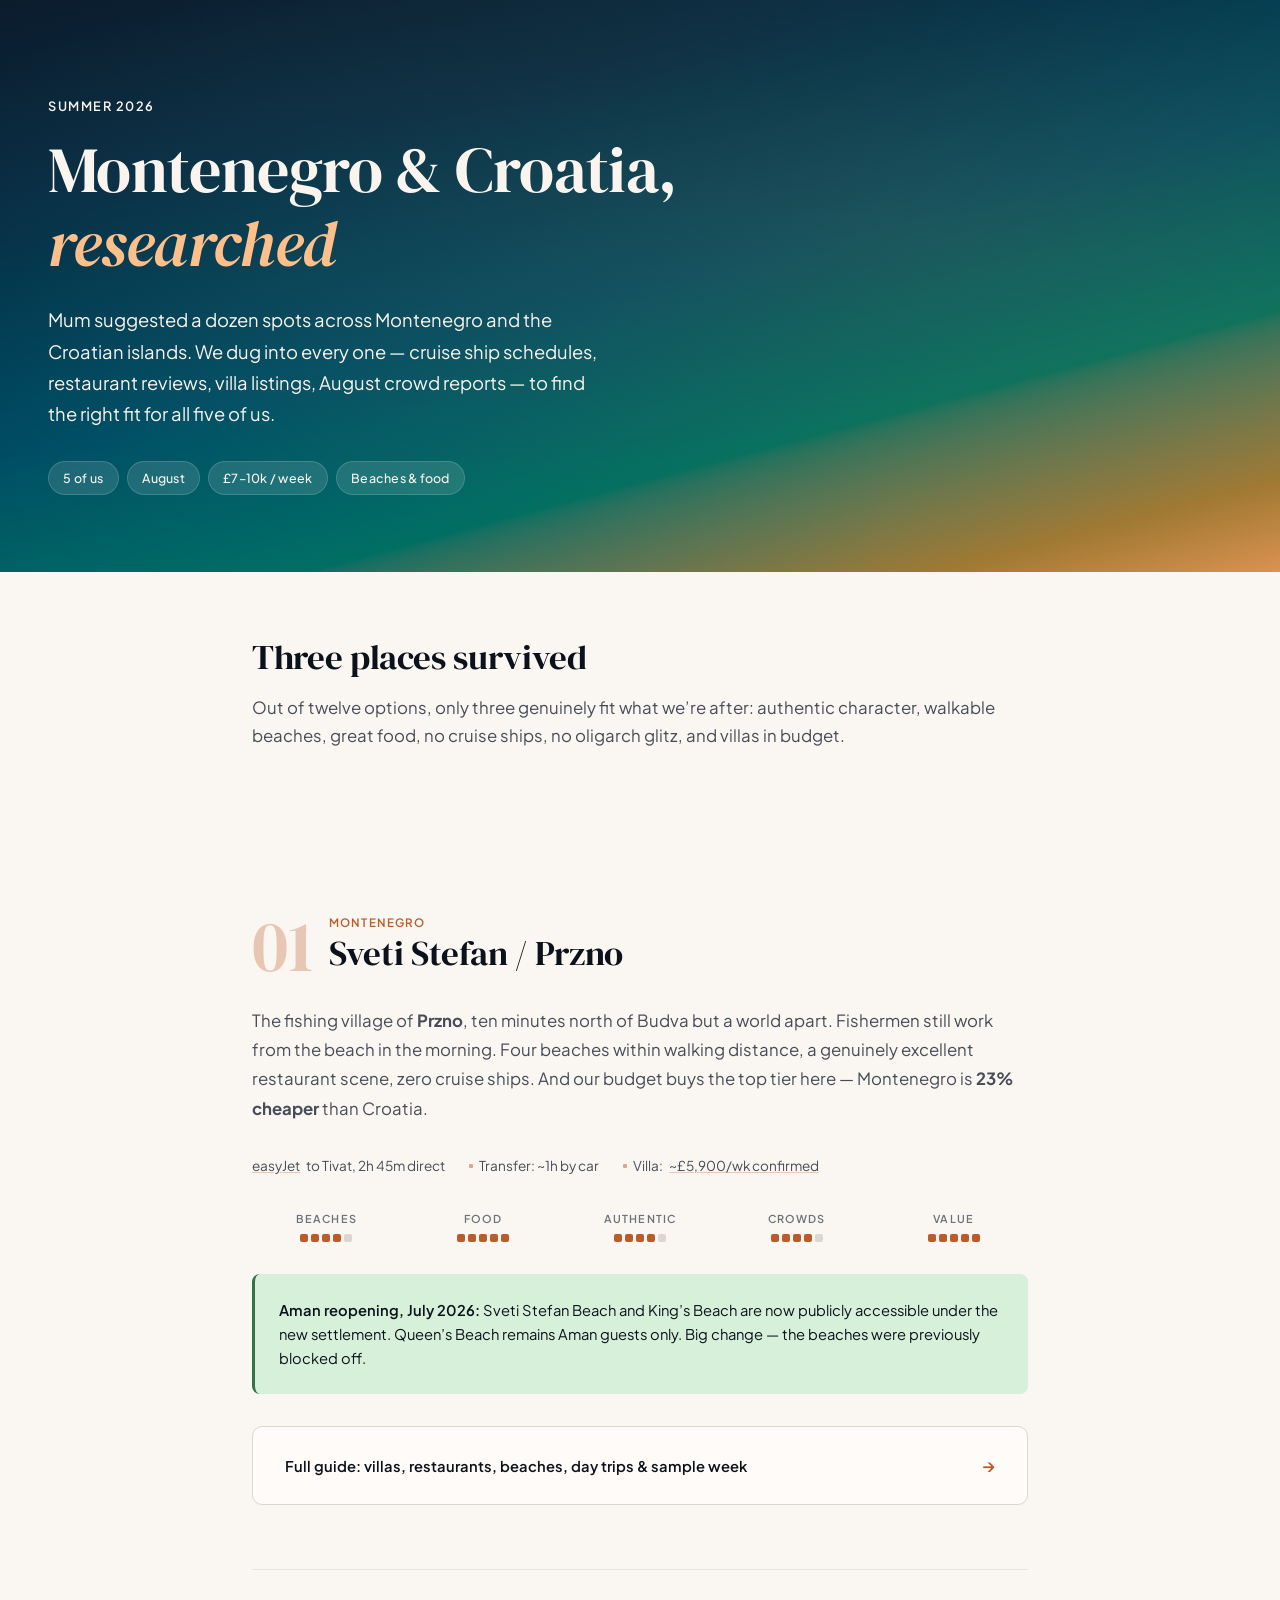
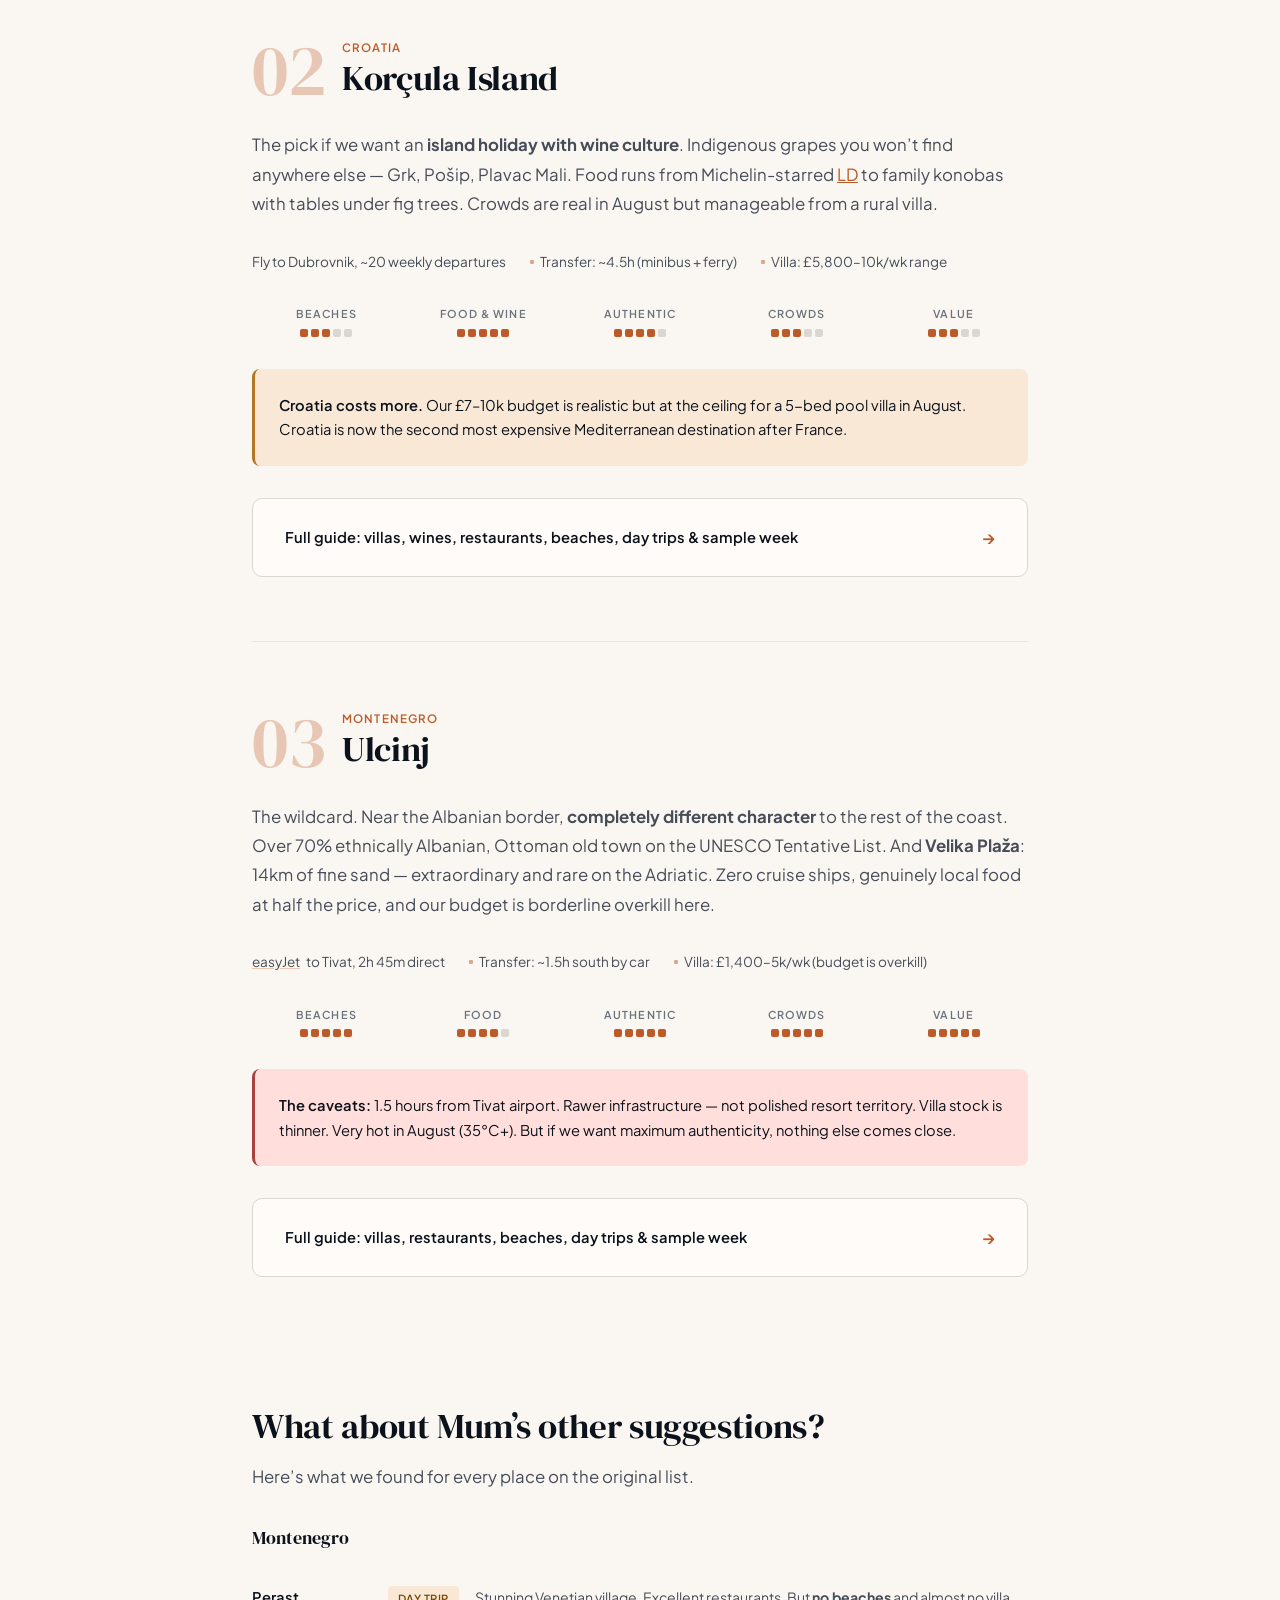
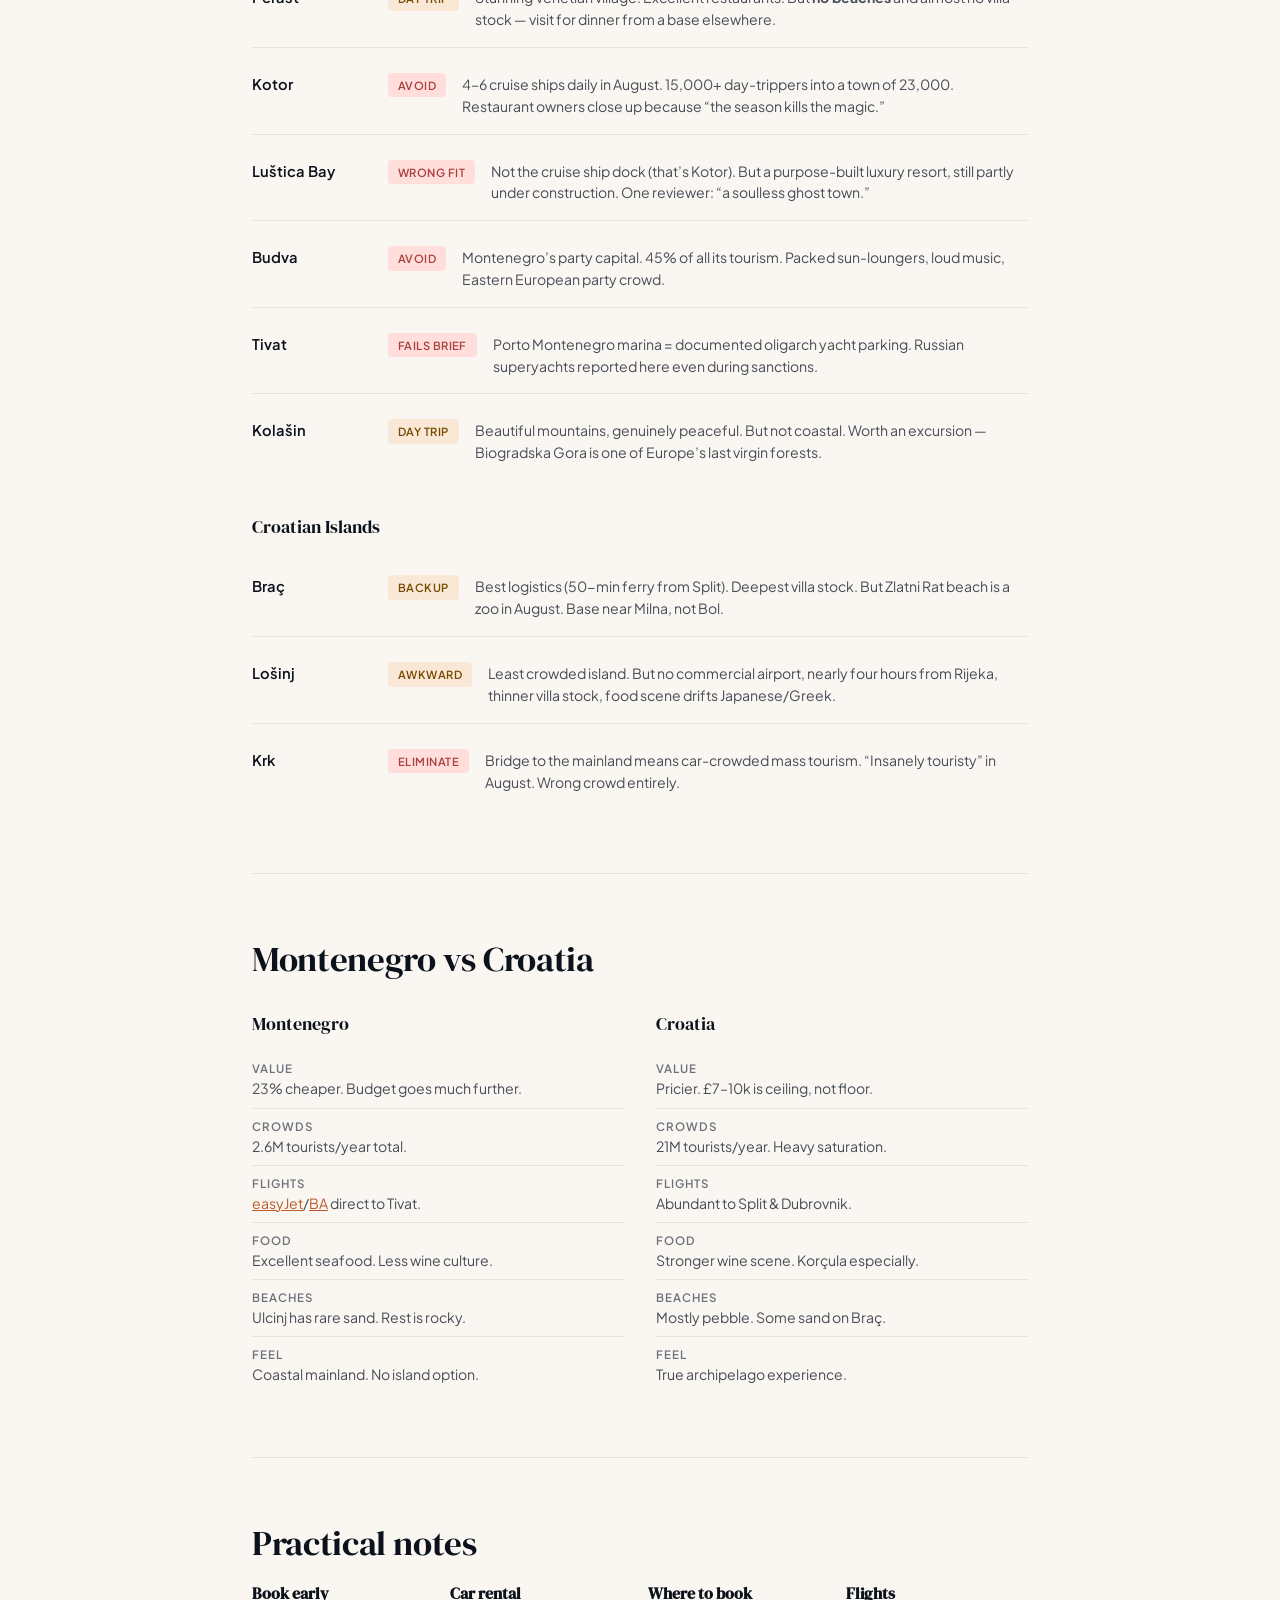
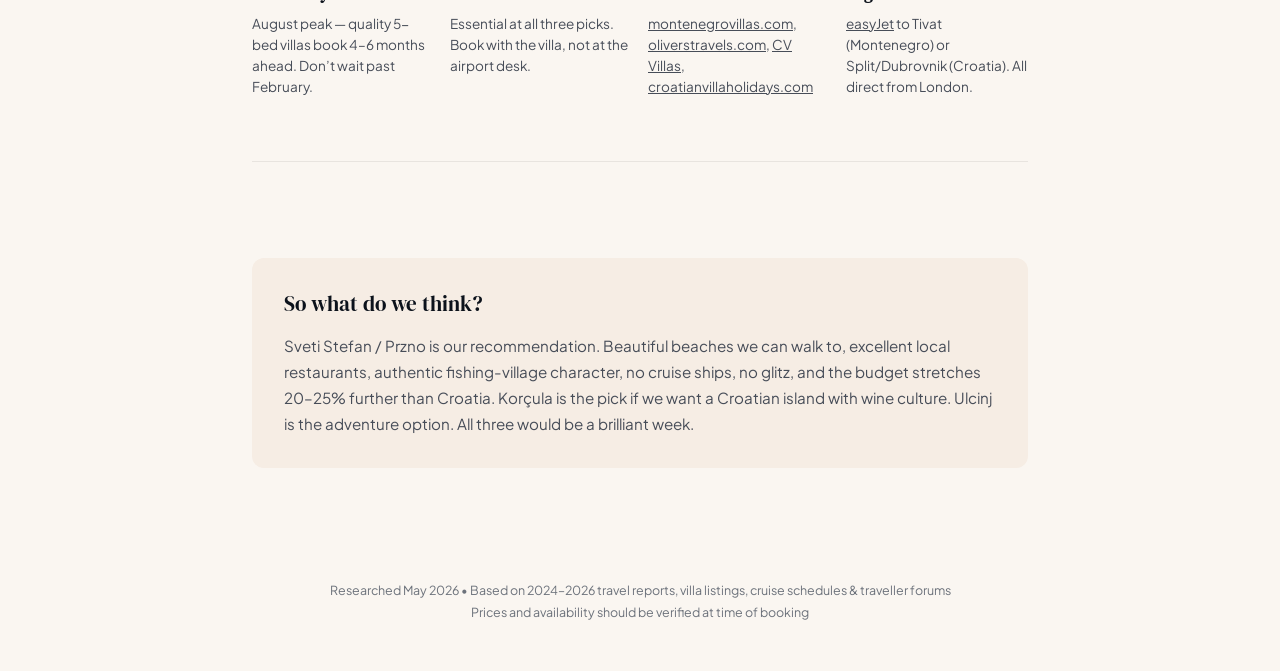
==== commit e4ecb510: "Slim homepage: remove info grids and redundant picks section, add key-facts lines, tighten verdict g" ====
--- a/index.html
+++ b/index.html
@@ -13,6 +13,7 @@
 
 <div class="scroll-progress" id="scrollProgress" aria-hidden="true"></div>
 
+<!-- ════════════ HERO ════════════ -->
 <header class="hero">
     <div class="hero-inner">
         <div class="hero-kicker">Summer 2026</div>
@@ -29,72 +30,24 @@
 
 <div class="container">
 
-    <!-- ════════════ TOP 3 ════════════ -->
+    <!-- ════════════ THREE PICKS ════════════ -->
     <section class="section">
         <h2 class="reveal">Three places survived</h2>
-        <p class="section-lead reveal">Out of twelve options, only three genuinely fit what we&rsquo;re after: authentic character, good beaches within walking distance, great food, no cruise ships, no oligarch glitz, and villas in budget.</p>
-        <div class="picks stagger">
-            <a href="#sveti-stefan" class="pick-link reveal">
-                <div class="pick-num">1</div>
-                <div class="pick-info">
-                    <div class="label">Montenegro</div>
-                    <h3>Sveti Stefan / Przno</h3>
-                    <p>Fishing village, four beaches, superb food. Our top pick.</p>
-                </div>
-            </a>
-            <a href="#korcula" class="pick-link reveal">
-                <div class="pick-num">2</div>
-                <div class="pick-info">
-                    <div class="label">Croatia</div>
-                    <h3>Kor&ccedil;ula Island</h3>
-                    <p>Wine culture, Michelin dining, true island life.</p>
-                </div>
-            </a>
-            <a href="#ulcinj" class="pick-link reveal">
-                <div class="pick-num">3</div>
-                <div class="pick-info">
-                    <div class="label">Montenegro</div>
-                    <h3>Ulcinj</h3>
-                    <p>14km sandy beach, Ottoman old town, unbeatable value.</p>
-                </div>
-            </a>
-        </div>
-    </section>
-
-    <!-- ════════════ VERDICTS ════════════ -->
-    <section class="section">
-        <h2>Every suggestion, at a glance</h2>
-        <p class="section-lead">Here&rsquo;s what we found for each place on Mum&rsquo;s list &mdash; and the Croatian islands too.</p>
-
-        <div class="verdict-group-label">Montenegro</div>
-        <div class="verdicts">
-            <div class="verdict-row"><div class="verdict-name">Perast</div><span class="tag tag-visit">Day trip</span><div class="verdict-why">Stunning Venetian village. Excellent evening restaurants. But <strong>no beaches</strong> and almost no villa stock &mdash; visit for dinner from a base elsewhere.</div></div>
-            <div class="verdict-row"><div class="verdict-name">Kotor</div><span class="tag tag-skip">Avoid</span><div class="verdict-why">4&ndash;6 cruise ships daily in August. 15,000+ day-trippers into a town of 23,000. Local restaurant owners close up because &ldquo;the season kills the magic.&rdquo;</div></div>
-            <div class="verdict-row"><div class="verdict-name">Lu&scaron;tica Bay</div><span class="tag tag-skip">Wrong fit</span><div class="verdict-why">Good news: it&rsquo;s <em>not</em> the cruise ship dock (that&rsquo;s Kotor). Bad news: a purpose-built luxury resort, still partly under construction. One reviewer called it &ldquo;a soulless ghost town.&rdquo;</div></div>
-            <div class="verdict-row"><div class="verdict-name">Budva</div><span class="tag tag-skip">Avoid</span><div class="verdict-why">Montenegro&rsquo;s party capital. 45% of all its tourism. Packed sun-loungers, loud music, Eastern European party crowd. The old town is described as &ldquo;tacky.&rdquo;</div></div>
-            <div class="verdict-row"><div class="verdict-name">Sveti Stefan</div><span class="tag tag-go">Top pick</span><div class="verdict-why">Przno fishing village. Four beaches, superb food, no cruise ships, completely authentic. Our budget buys the top tier here.</div></div>
-            <div class="verdict-row"><div class="verdict-name">Ulcinj</div><span class="tag tag-go">Recommended</span><div class="verdict-why">Most authentic spot on the entire list. Ottoman old town, 14km sandy beach, genuinely excellent cheap seafood. Rawer infrastructure, further from the airport.</div></div>
-            <div class="verdict-row"><div class="verdict-name">Tivat</div><span class="tag tag-skip">Fails brief</span><div class="verdict-why">Porto Montenegro marina = documented oligarch yacht parking. Russian superyachts were reported here even during sanctions. The town behind it is fine, but the marina is unavoidable.</div></div>
-            <div class="verdict-row"><div class="verdict-name">Kola&scaron;in</div><span class="tag tag-visit">Day trip</span><div class="verdict-why">Beautiful mountains, genuinely peaceful. But not coastal. Worth a day excursion &mdash; Biogradska Gora is one of Europe&rsquo;s last virgin forests.</div></div>
-        </div>
-
-        <div class="verdict-group-label">Croatian Islands</div>
-        <div class="verdicts">
-            <div class="verdict-row"><div class="verdict-name">Kor&ccedil;ula</div><span class="tag tag-go">Best island</span><div class="verdict-why">Genuine food &amp; wine culture (Michelin-starred <a href="https://www.ldrestaurant.com/" target="_blank" rel="noopener">LD</a>, family konobas since 1974), indigenous grapes. Manageable crowds if we base outside the old town.</div></div>
-            <div class="verdict-row"><div class="verdict-name">Bra&ccedil;</div><span class="tag tag-visit">Backup</span><div class="verdict-why">Best logistics (50-min ferry from Split). Deepest villa stock. But Zlatni Rat beach is a zoo in August. Would need to base near Milna, not Bol.</div></div>
-            <div class="verdict-row"><div class="verdict-name">Lo&scaron;inj</div><span class="tag tag-visit">Awkward</span><div class="verdict-why">Least crowded of the four islands. But: no commercial airport, nearly four hours from Rijeka, thinner villa stock, food scene drifts Japanese/Greek rather than local Croatian.</div></div>
-            <div class="verdict-row"><div class="verdict-name">Krk</div><span class="tag tag-skip">Eliminate</span><div class="verdict-why">Bridge to the mainland means car-crowded mass tourism. &ldquo;Insanely touristy&rdquo; in August. Wrong crowd entirely.</div></div>
-        </div>
-    </section>
-
-    <!-- ════════════ #1 SVETI STEFAN ════════════ -->
+        <p class="section-lead reveal">Out of twelve options, only three genuinely fit what we&rsquo;re after: authentic character, walkable beaches, great food, no cruise ships, no oligarch glitz, and villas in budget.</p>
+    </section>
+
+    <!-- ── #1 SVETI STEFAN ── -->
     <section class="rec" id="sveti-stefan">
         <div class="rec-eyebrow">
             <div class="rec-rank">01</div>
             <div class="rec-meta"><div class="label">Montenegro</div><h2>Sveti Stefan / Przno</h2></div>
         </div>
-        <p class="rec-intro">The fishing village of <strong>Przno</strong>, ten minutes north of Budva but a world apart. Fishermen still work from the beach in the morning. Four beaches are within walking distance. The restaurant scene is genuinely excellent. Zero cruise ships. And our budget buys the top tier here, because Montenegro is <strong>23% cheaper</strong> than Croatia.</p>
-
+        <p class="rec-intro">The fishing village of <strong>Przno</strong>, ten minutes north of Budva but a world apart. Fishermen still work from the beach in the morning. Four beaches within walking distance, a genuinely excellent restaurant scene, zero cruise ships. And our budget buys the top tier here &mdash; Montenegro is <strong>23% cheaper</strong> than Croatia.</p>
+        <div class="rec-facts">
+            <span><a href="https://www.easyjet.com" target="_blank" rel="noopener">easyJet</a> to Tivat, 2h 45m direct</span>
+            <span>Transfer: ~1h by car</span>
+            <span>Villa: <a href="https://www.montenegrovillas.com/en/rental/sveti-stefan-dream-villa" target="_blank" rel="noopener">~&pound;5,900/wk confirmed</a></span>
+        </div>
         <div class="scores">
             <div class="score"><span class="label">Beaches</span><div class="score-bar"><div class="score-pip filled"></div><div class="score-pip filled"></div><div class="score-pip filled"></div><div class="score-pip filled"></div><div class="score-pip"></div></div></div>
             <div class="score"><span class="label">Food</span><div class="score-bar"><div class="score-pip filled"></div><div class="score-pip filled"></div><div class="score-pip filled"></div><div class="score-pip filled"></div><div class="score-pip filled"></div></div></div>
@@ -102,61 +55,24 @@
             <div class="score"><span class="label">Crowds</span><div class="score-bar"><div class="score-pip filled"></div><div class="score-pip filled"></div><div class="score-pip filled"></div><div class="score-pip filled"></div><div class="score-pip"></div></div></div>
             <div class="score"><span class="label">Value</span><div class="score-bar"><div class="score-pip filled"></div><div class="score-pip filled"></div><div class="score-pip filled"></div><div class="score-pip filled"></div><div class="score-pip filled"></div></div></div>
         </div>
-
         <div class="callout callout-olive">
-            <strong>Aman reopening, July 2026:</strong> Sveti Stefan Beach and King&rsquo;s Beach are now publicly accessible under the new settlement. Queen&rsquo;s Beach remains Aman guests only. This is a big change &mdash; the beaches were previously blocked off.
-        </div>
-
-        <div class="info-grid">
-            <div class="info-box">
-                <h4>Getting there</h4>
-                <ul>
-                    <li><a href="https://www.easyjet.com/en/cheap-flights/results?origin=LGW&destination=TIV" target="_blank" rel="noopener">easyJet</a> direct from Gatwick/Luton to Tivat</li>
-                    <li>Flight: ~2h 45min</li>
-                    <li>Transfer: ~60 min by car</li>
-                    <li><a href="https://www.britishairways.com" target="_blank" rel="noopener">BA</a> also flies Heathrow&ndash;Tivat 3x/week</li>
-                </ul>
-            </div>
-            <div class="info-box">
-                <h4>Budget</h4>
-                <ul>
-                    <li>5-bed villa, heated pool, sea views: <a href="https://www.montenegrovillas.com/en/rental/sveti-stefan-dream-villa" target="_blank" rel="noopener">~&pound;5,900/wk confirmed</a></li>
-                    <li>&pound;7&ndash;10k = top 10&ndash;15% of all MNE villa stock</li>
-                    <li>Montenegro is 23% cheaper overall</li>
-                    <li>Restaurant dinners roughly half Croatian prices</li>
-                </ul>
-            </div>
-            <div class="info-box">
-                <h4>Beaches</h4>
-                <ul>
-                    <li><strong>Sveti Stefan Beach</strong> &mdash; pink sand crescent</li>
-                    <li><strong>Queen&rsquo;s Beach</strong> &mdash; sheltered cove, cypress trees</li>
-                    <li><strong>Milo&ccedil;er Beach</strong> &mdash; royal pines, pink pebbles</li>
-                    <li><strong>Przno Beach</strong> &mdash; village beach, restaurants right there</li>
-                </ul>
-            </div>
-            <div class="info-box">
-                <h4>Key restaurants</h4>
-                <ul>
-                    <li><strong><a href="https://www.foodbook.me/en/profile/langust" target="_blank" rel="noopener">Konoba Langust</a></strong> (Przno) &mdash; own fishing boats, 20+ years</li>
-                    <li><strong>Drago</strong> (Przno) &mdash; est. 1967, local institution</li>
-                    <li><strong><a href="https://www.catovicamlini.com" target="_blank" rel="noopener">&Ccedil;atovi&cacute;a Mlini</a></strong> (30 min) &mdash; Montenegro&rsquo;s best</li>
-                    <li><strong><a href="https://www.olivetaste.com/en/" target="_blank" rel="noopener">Olive</a></strong> &mdash; right at Sveti Stefan beach</li>
-                </ul>
-            </div>
-        </div>
-
+            <strong>Aman reopening, July 2026:</strong> Sveti Stefan Beach and King&rsquo;s Beach are now publicly accessible under the new settlement. Queen&rsquo;s Beach remains Aman guests only. Big change &mdash; the beaches were previously blocked off.
+        </div>
         <a href="sveti-stefan.html" class="guide-link">Full guide: villas, restaurants, beaches, day trips &amp; sample week</a>
     </section>
 
-    <!-- ════════════ #2 KORCULA ════════════ -->
+    <!-- ── #2 KORCULA ── -->
     <section class="rec" id="korcula">
         <div class="rec-eyebrow">
             <div class="rec-rank">02</div>
             <div class="rec-meta"><div class="label">Croatia</div><h2>Kor&ccedil;ula Island</h2></div>
         </div>
-        <p class="rec-intro">The best option if we specifically want an <strong>island holiday with wine culture</strong>. Kor&ccedil;ula produces indigenous grapes you won&rsquo;t find anywhere else &mdash; Grk (almost unique to Lumbarda), Po&scaron;ip, and Plavac Mali. The food scene runs from Michelin-starred <a href="https://www.ldrestaurant.com/" target="_blank" rel="noopener">LD</a> to family konobas with tables under fig trees. Crowds are real in August but manageable from a rural base.</p>
-
+        <p class="rec-intro">The pick if we want an <strong>island holiday with wine culture</strong>. Indigenous grapes you won&rsquo;t find anywhere else &mdash; Grk, Po&scaron;ip, Plavac Mali. Food runs from Michelin-starred <a href="https://www.ldrestaurant.com/" target="_blank" rel="noopener">LD</a> to family konobas with tables under fig trees. Crowds are real in August but manageable from a rural villa.</p>
+        <div class="rec-facts">
+            <span>Fly to Dubrovnik, ~20 weekly departures</span>
+            <span>Transfer: ~4.5h (minibus + ferry)</span>
+            <span>Villa: &pound;5,800&ndash;10k/wk range</span>
+        </div>
         <div class="scores">
             <div class="score"><span class="label">Beaches</span><div class="score-bar"><div class="score-pip filled"></div><div class="score-pip filled"></div><div class="score-pip filled"></div><div class="score-pip"></div><div class="score-pip"></div></div></div>
             <div class="score"><span class="label">Food &amp; Wine</span><div class="score-bar"><div class="score-pip filled"></div><div class="score-pip filled"></div><div class="score-pip filled"></div><div class="score-pip filled"></div><div class="score-pip filled"></div></div></div>
@@ -164,61 +80,24 @@
             <div class="score"><span class="label">Crowds</span><div class="score-bar"><div class="score-pip filled"></div><div class="score-pip filled"></div><div class="score-pip filled"></div><div class="score-pip"></div><div class="score-pip"></div></div></div>
             <div class="score"><span class="label">Value</span><div class="score-bar"><div class="score-pip filled"></div><div class="score-pip filled"></div><div class="score-pip filled"></div><div class="score-pip"></div><div class="score-pip"></div></div></div>
         </div>
-
         <div class="callout callout-warm">
-            <strong>Croatia costs more.</strong> Our &pound;7&ndash;10k budget is realistic but at the ceiling for a 5-bed pool villa in August. Croatia has seen roughly 50% price inflation over three years and is now the second most expensive Mediterranean destination after France.
-        </div>
-
-        <div class="info-grid">
-            <div class="info-box">
-                <h4>Getting there</h4>
-                <ul>
-                    <li>Fly to Dubrovnik (<a href="https://www.easyjet.com" target="_blank" rel="noopener">easyJet</a>/<a href="https://www.britishairways.com" target="_blank" rel="noopener">BA</a>, ~20 weekly)</li>
-                    <li>Private minibus to Orebic ferry (&euro;80&ndash;120)</li>
-                    <li>15-min car ferry to Kor&ccedil;ula</li>
-                    <li>~4.5&ndash;5h total from London</li>
-                </ul>
-            </div>
-            <div class="info-box">
-                <h4>Budget</h4>
-                <ul>
-                    <li>&pound;7&ndash;10k gets a quality 5-bed pool villa</li>
-                    <li>Not huge choice &mdash; book early</li>
-                    <li>Dining: &euro;80+ for two at upscale spots</li>
-                    <li>Croatia is 23% pricier than Montenegro</li>
-                </ul>
-            </div>
-            <div class="info-box">
-                <h4>Beaches</h4>
-                <ul>
-                    <li><strong>Pupnatska Luka</strong> &mdash; white pebble horseshoe bay</li>
-                    <li><strong>Vela Pr&zcaron;ina</strong> (Lumbarda) &mdash; sandy, family-friendly</li>
-                    <li><strong>Ba&ccedil;va</strong> &mdash; secluded cliff cove, great snorkelling</li>
-                    <li><strong>Proizd island</strong> &mdash; clearest water in the region</li>
-                </ul>
-            </div>
-            <div class="info-box">
-                <h4>Key restaurants</h4>
-                <ul>
-                    <li><strong><a href="https://www.ldrestaurant.com/" target="_blank" rel="noopener">LD Restaurant</a></strong> &mdash; Michelin star, tasting menu</li>
-                    <li><strong><a href="https://www.konobamate.com/" target="_blank" rel="noopener">Konoba Mate</a></strong> (Pupnat) &mdash; Bib Gourmand + Green Star</li>
-                    <li><strong>Konoba Belin</strong> (Zrnovo) &mdash; hand-rolled makaruni</li>
-                    <li><strong><a href="https://www.restaurantfilippi.com/" target="_blank" rel="noopener">Filippi</a></strong> &mdash; Michelin-recognised, sea views</li>
-                </ul>
-            </div>
-        </div>
-
-        <a href="korcula.html" class="guide-link">Full guide: villas, restaurants, wines, beaches, day trips &amp; sample week</a>
-    </section>
-
-    <!-- ════════════ #3 ULCINJ ════════════ -->
+            <strong>Croatia costs more.</strong> Our &pound;7&ndash;10k budget is realistic but at the ceiling for a 5-bed pool villa in August. Croatia is now the second most expensive Mediterranean destination after France.
+        </div>
+        <a href="korcula.html" class="guide-link">Full guide: villas, wines, restaurants, beaches, day trips &amp; sample week</a>
+    </section>
+
+    <!-- ── #3 ULCINJ ── -->
     <section class="rec" id="ulcinj">
         <div class="rec-eyebrow">
             <div class="rec-rank">03</div>
             <div class="rec-meta"><div class="label">Montenegro</div><h2>Ulcinj</h2></div>
         </div>
-        <p class="rec-intro">The wildcard. Montenegro&rsquo;s most southerly town, near the Albanian border, with a <strong>completely different character</strong> to the rest of the coast. Over 70% of the population is ethnically Albanian. Ottoman old town on the UNESCO Tentative List. And <strong>Velika Pla&zcaron;a</strong>: a 14km stretch of fine sand &mdash; extraordinary and rare anywhere on the Adriatic. Zero cruise ships, genuinely local food at half the price, and our budget is borderline overkill here.</p>
-
+        <p class="rec-intro">The wildcard. Near the Albanian border, <strong>completely different character</strong> to the rest of the coast. Over 70% ethnically Albanian, Ottoman old town on the UNESCO Tentative List. And <strong>Velika Pla&zcaron;a</strong>: 14km of fine sand &mdash; extraordinary and rare on the Adriatic. Zero cruise ships, genuinely local food at half the price, and our budget is borderline overkill here.</p>
+        <div class="rec-facts">
+            <span><a href="https://www.easyjet.com" target="_blank" rel="noopener">easyJet</a> to Tivat, 2h 45m direct</span>
+            <span>Transfer: ~1.5h south by car</span>
+            <span>Villa: &pound;1,400&ndash;5k/wk (budget is overkill)</span>
+        </div>
         <div class="scores">
             <div class="score"><span class="label">Beaches</span><div class="score-bar"><div class="score-pip filled"></div><div class="score-pip filled"></div><div class="score-pip filled"></div><div class="score-pip filled"></div><div class="score-pip filled"></div></div></div>
             <div class="score"><span class="label">Food</span><div class="score-bar"><div class="score-pip filled"></div><div class="score-pip filled"></div><div class="score-pip filled"></div><div class="score-pip filled"></div><div class="score-pip"></div></div></div>
@@ -226,65 +105,46 @@
             <div class="score"><span class="label">Crowds</span><div class="score-bar"><div class="score-pip filled"></div><div class="score-pip filled"></div><div class="score-pip filled"></div><div class="score-pip filled"></div><div class="score-pip filled"></div></div></div>
             <div class="score"><span class="label">Value</span><div class="score-bar"><div class="score-pip filled"></div><div class="score-pip filled"></div><div class="score-pip filled"></div><div class="score-pip filled"></div><div class="score-pip filled"></div></div></div>
         </div>
-
         <div class="callout callout-coral">
-            <strong>The caveats:</strong> 1.5 hours from Tivat airport. Infrastructure is rawer &mdash; this is not polished resort territory. Villa stock is thinner. Very hot in August (35&deg;C+). But if we want maximum authenticity, this is it.
-        </div>
-
-        <div class="info-grid">
-            <div class="info-box">
-                <h4>Getting there</h4>
-                <ul>
-                    <li>Fly to Tivat (<a href="https://www.easyjet.com" target="_blank" rel="noopener">easyJet</a>/<a href="https://www.britishairways.com" target="_blank" rel="noopener">BA</a> direct)</li>
-                    <li>Drive south: ~1.5 hours (120km)</li>
-                    <li>Coastal road, scenic but slow</li>
-                    <li>Car is essential here</li>
-                </ul>
-            </div>
-            <div class="info-box">
-                <h4>Budget</h4>
-                <ul>
-                    <li>&pound;7&ndash;10k is overkill &mdash; exceptional value</li>
-                    <li>Fresh fish from &euro;25/kg</li>
-                    <li>Restaurant dinners very affordable</li>
-                    <li>Could easily spend &pound;5k and live like royalty</li>
-                </ul>
-            </div>
-            <div class="info-box">
-                <h4>Beaches</h4>
-                <ul>
-                    <li><strong>Velika Pla&zcaron;a</strong> &mdash; 14km fine sand, extraordinary</li>
-                    <li><strong>Valdanos</strong> &mdash; sheltered pebble, olive groves, snorkelling</li>
-                    <li><strong>Ada Bojana</strong> &mdash; river island, wild and quiet</li>
-                    <li><strong>Mala Pla&zcaron;a</strong> &mdash; town beach below the old town walls</li>
-                </ul>
-            </div>
-            <div class="info-box">
-                <h4>Key restaurants</h4>
-                <ul>
-                    <li><strong>Antigona</strong> &mdash; cliff-top sunset terrace, old town</li>
-                    <li><strong>Mi&scaron;ko</strong> &mdash; legendary fish soup, Ada Bojana</li>
-                    <li><strong>La Guitarra</strong> &mdash; bamije (Albanian veal &amp; okra stew)</li>
-                    <li><strong><a href="https://www.mashtra.com" target="_blank" rel="noopener">Mashtra</a></strong> &mdash; olive grove terrace above Valdanos</li>
-                </ul>
-            </div>
-        </div>
-
+            <strong>The caveats:</strong> 1.5 hours from Tivat airport. Rawer infrastructure &mdash; not polished resort territory. Villa stock is thinner. Very hot in August (35&deg;C+). But if we want maximum authenticity, nothing else comes close.
+        </div>
         <a href="ulcinj.html" class="guide-link">Full guide: villas, restaurants, beaches, day trips &amp; sample week</a>
     </section>
 
+    <!-- ════════════ VERDICTS ════════════ -->
+    <section class="section">
+        <h2>What about Mum&rsquo;s other suggestions?</h2>
+        <p class="section-lead">Here&rsquo;s what we found for every place on the original list.</p>
+
+        <div class="verdict-group-label">Montenegro</div>
+        <div class="verdicts">
+            <div class="verdict-row"><div class="verdict-name">Perast</div><span class="tag tag-visit">Day trip</span><div class="verdict-why">Stunning Venetian village. Excellent restaurants. But <strong>no beaches</strong> and almost no villa stock &mdash; visit for dinner from a base elsewhere.</div></div>
+            <div class="verdict-row"><div class="verdict-name">Kotor</div><span class="tag tag-skip">Avoid</span><div class="verdict-why">4&ndash;6 cruise ships daily in August. 15,000+ day-trippers into a town of 23,000. Restaurant owners close up because &ldquo;the season kills the magic.&rdquo;</div></div>
+            <div class="verdict-row"><div class="verdict-name">Lu&scaron;tica Bay</div><span class="tag tag-skip">Wrong fit</span><div class="verdict-why">Not the cruise ship dock (that&rsquo;s Kotor). But a purpose-built luxury resort, still partly under construction. One reviewer: &ldquo;a soulless ghost town.&rdquo;</div></div>
+            <div class="verdict-row"><div class="verdict-name">Budva</div><span class="tag tag-skip">Avoid</span><div class="verdict-why">Montenegro&rsquo;s party capital. 45% of all its tourism. Packed sun-loungers, loud music, Eastern European party crowd.</div></div>
+            <div class="verdict-row"><div class="verdict-name">Tivat</div><span class="tag tag-skip">Fails brief</span><div class="verdict-why">Porto Montenegro marina = documented oligarch yacht parking. Russian superyachts reported here even during sanctions.</div></div>
+            <div class="verdict-row"><div class="verdict-name">Kola&scaron;in</div><span class="tag tag-visit">Day trip</span><div class="verdict-why">Beautiful mountains, genuinely peaceful. But not coastal. Worth an excursion &mdash; Biogradska Gora is one of Europe&rsquo;s last virgin forests.</div></div>
+        </div>
+
+        <div class="verdict-group-label">Croatian Islands</div>
+        <div class="verdicts">
+            <div class="verdict-row"><div class="verdict-name">Bra&ccedil;</div><span class="tag tag-visit">Backup</span><div class="verdict-why">Best logistics (50-min ferry from Split). Deepest villa stock. But Zlatni Rat beach is a zoo in August. Base near Milna, not Bol.</div></div>
+            <div class="verdict-row"><div class="verdict-name">Lo&scaron;inj</div><span class="tag tag-visit">Awkward</span><div class="verdict-why">Least crowded island. But no commercial airport, nearly four hours from Rijeka, thinner villa stock, food scene drifts Japanese/Greek.</div></div>
+            <div class="verdict-row"><div class="verdict-name">Krk</div><span class="tag tag-skip">Eliminate</span><div class="verdict-why">Bridge to the mainland means car-crowded mass tourism. &ldquo;Insanely touristy&rdquo; in August. Wrong crowd entirely.</div></div>
+        </div>
+    </section>
+
     <!-- ════════════ COMPARISON ════════════ -->
     <section class="section">
         <h2>Montenegro vs Croatia</h2>
-        <p class="section-lead">Both work. Here&rsquo;s how they compare for what we&rsquo;re after.</p>
         <div class="compare">
             <div class="compare-col">
                 <h3>Montenegro</h3>
-                <div class="compare-row"><div class="compare-key">Value</div><div class="compare-val">23% cheaper. Our budget goes much further.</div></div>
+                <div class="compare-row"><div class="compare-key">Value</div><div class="compare-val">23% cheaper. Budget goes much further.</div></div>
                 <div class="compare-row"><div class="compare-key">Crowds</div><div class="compare-val">2.6M tourists/year total.</div></div>
                 <div class="compare-row"><div class="compare-key">Flights</div><div class="compare-val"><a href="https://www.easyjet.com" target="_blank" rel="noopener">easyJet</a>/<a href="https://www.britishairways.com" target="_blank" rel="noopener">BA</a> direct to Tivat.</div></div>
                 <div class="compare-row"><div class="compare-key">Food</div><div class="compare-val">Excellent seafood. Less wine culture.</div></div>
-                <div class="compare-row"><div class="compare-key">Beaches</div><div class="compare-val">Ulcinj has rare sand. Rest is rocky/pebble.</div></div>
+                <div class="compare-row"><div class="compare-key">Beaches</div><div class="compare-val">Ulcinj has rare sand. Rest is rocky.</div></div>
                 <div class="compare-row"><div class="compare-key">Feel</div><div class="compare-val">Coastal mainland. No island option.</div></div>
             </div>
             <div class="compare-col">
@@ -305,7 +165,7 @@
         <div class="practical">
             <div class="practical-item">
                 <h4>Book early</h4>
-                <p>August peak means quality 5-bed villas book 4&ndash;6 months ahead. Don&rsquo;t wait past February.</p>
+                <p>August peak &mdash; quality 5-bed villas book 4&ndash;6 months ahead. Don&rsquo;t wait past February.</p>
             </div>
             <div class="practical-item">
                 <h4>Car rental</h4>
--- a/style.css
+++ b/style.css
@@ -274,6 +274,20 @@
 /* ── FOOTER ── */
 footer { padding: var(--space-2xl) 0; text-align: center; font-size: 0.78rem; color: var(--ink-muted); line-height: 1.7; }
 
+/* ── REC FACTS (compact key-stats line) ── */
+.rec-facts {
+    display: flex; flex-wrap: wrap; gap: var(--space-sm) var(--space-lg);
+    margin-bottom: var(--space-xl); font-size: 0.85rem; color: var(--ink-secondary);
+}
+.rec-facts span { display: inline-flex; align-items: center; gap: 6px; }
+.rec-facts span::before {
+    content: ''; width: 4px; height: 4px; border-radius: 1px;
+    background: var(--terracotta); opacity: 0.5; flex-shrink: 0;
+}
+.rec-facts span:first-child::before { display: none; }
+.rec-facts a { color: var(--ink-secondary); text-decoration-color: oklch(58% 0.14 45 / 0.3); }
+.rec-facts a:hover { color: var(--terracotta); }
+
 /* ── REVEAL ── */
 .reveal { opacity: 0; transform: translateY(20px); transition: opacity 0.7s var(--ease-out), transform 0.7s var(--ease-out); }
 .reveal.visible { opacity: 1; transform: translateY(0); }
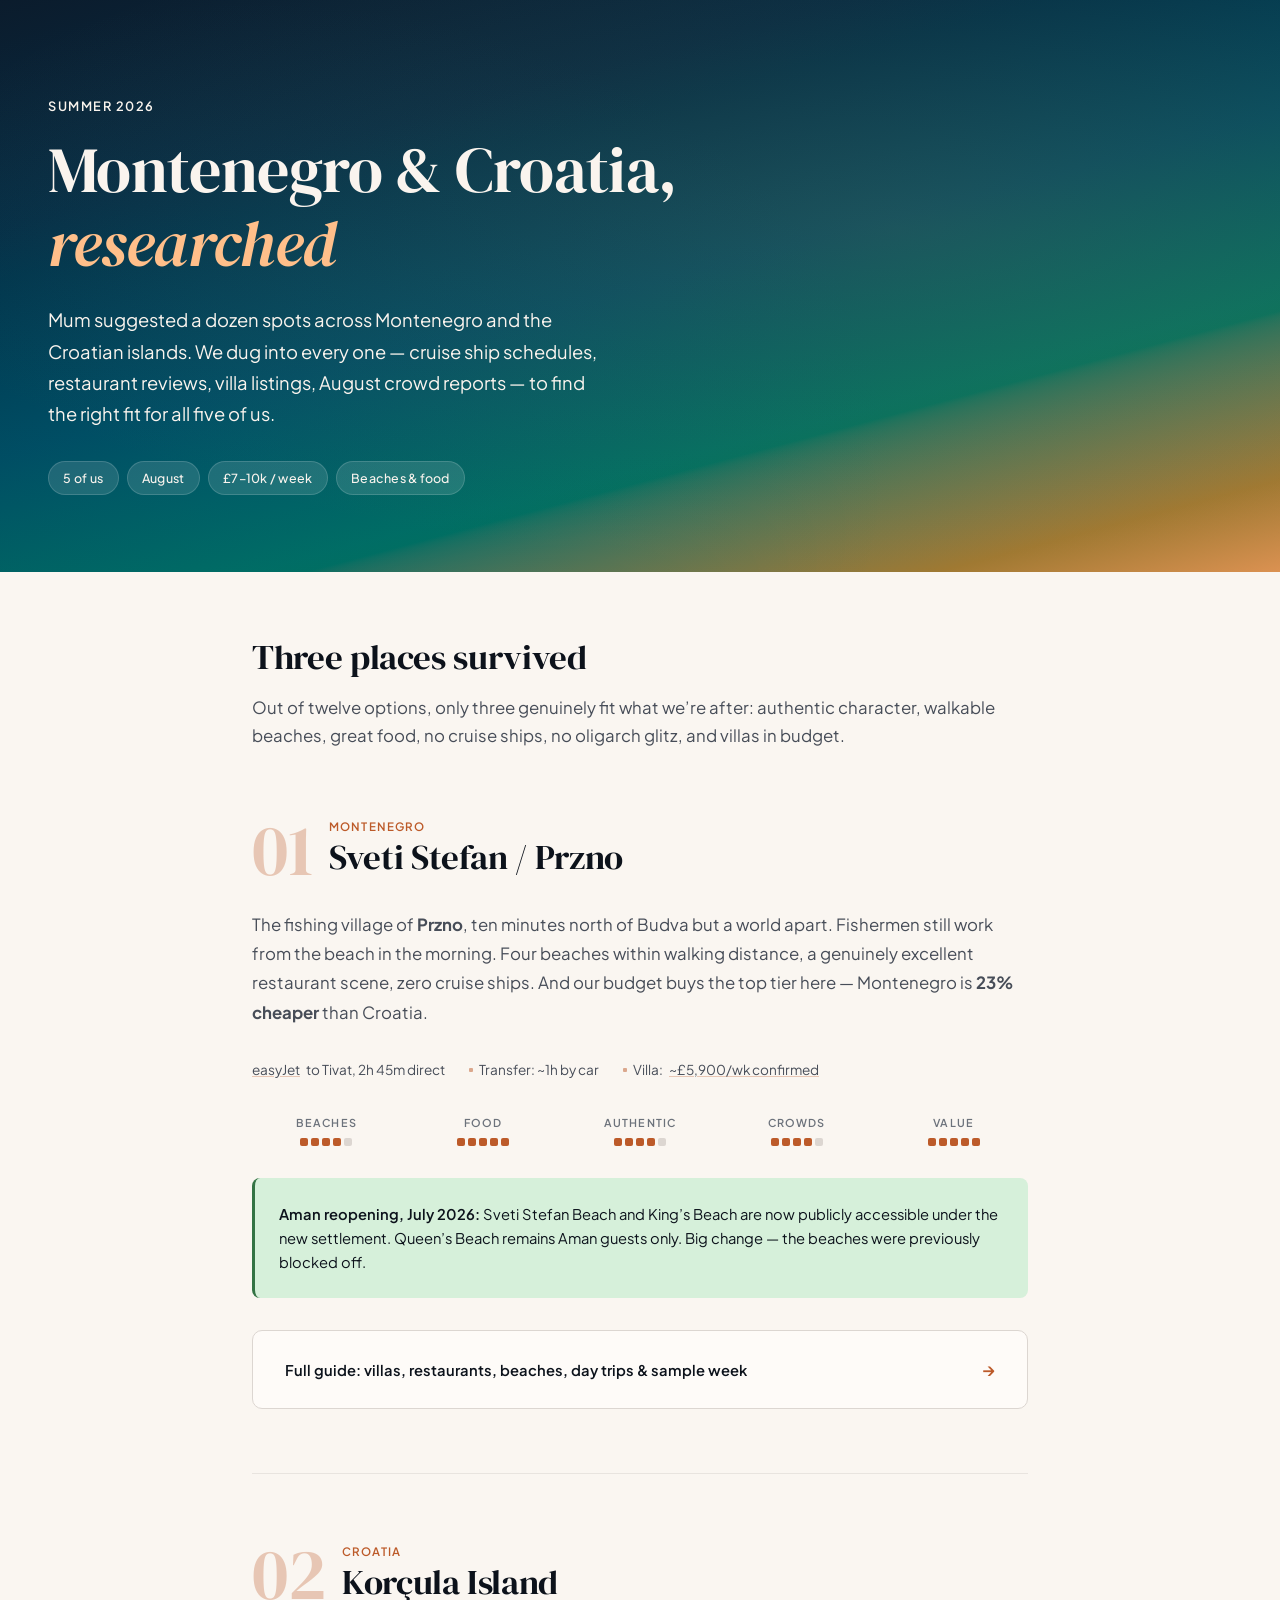
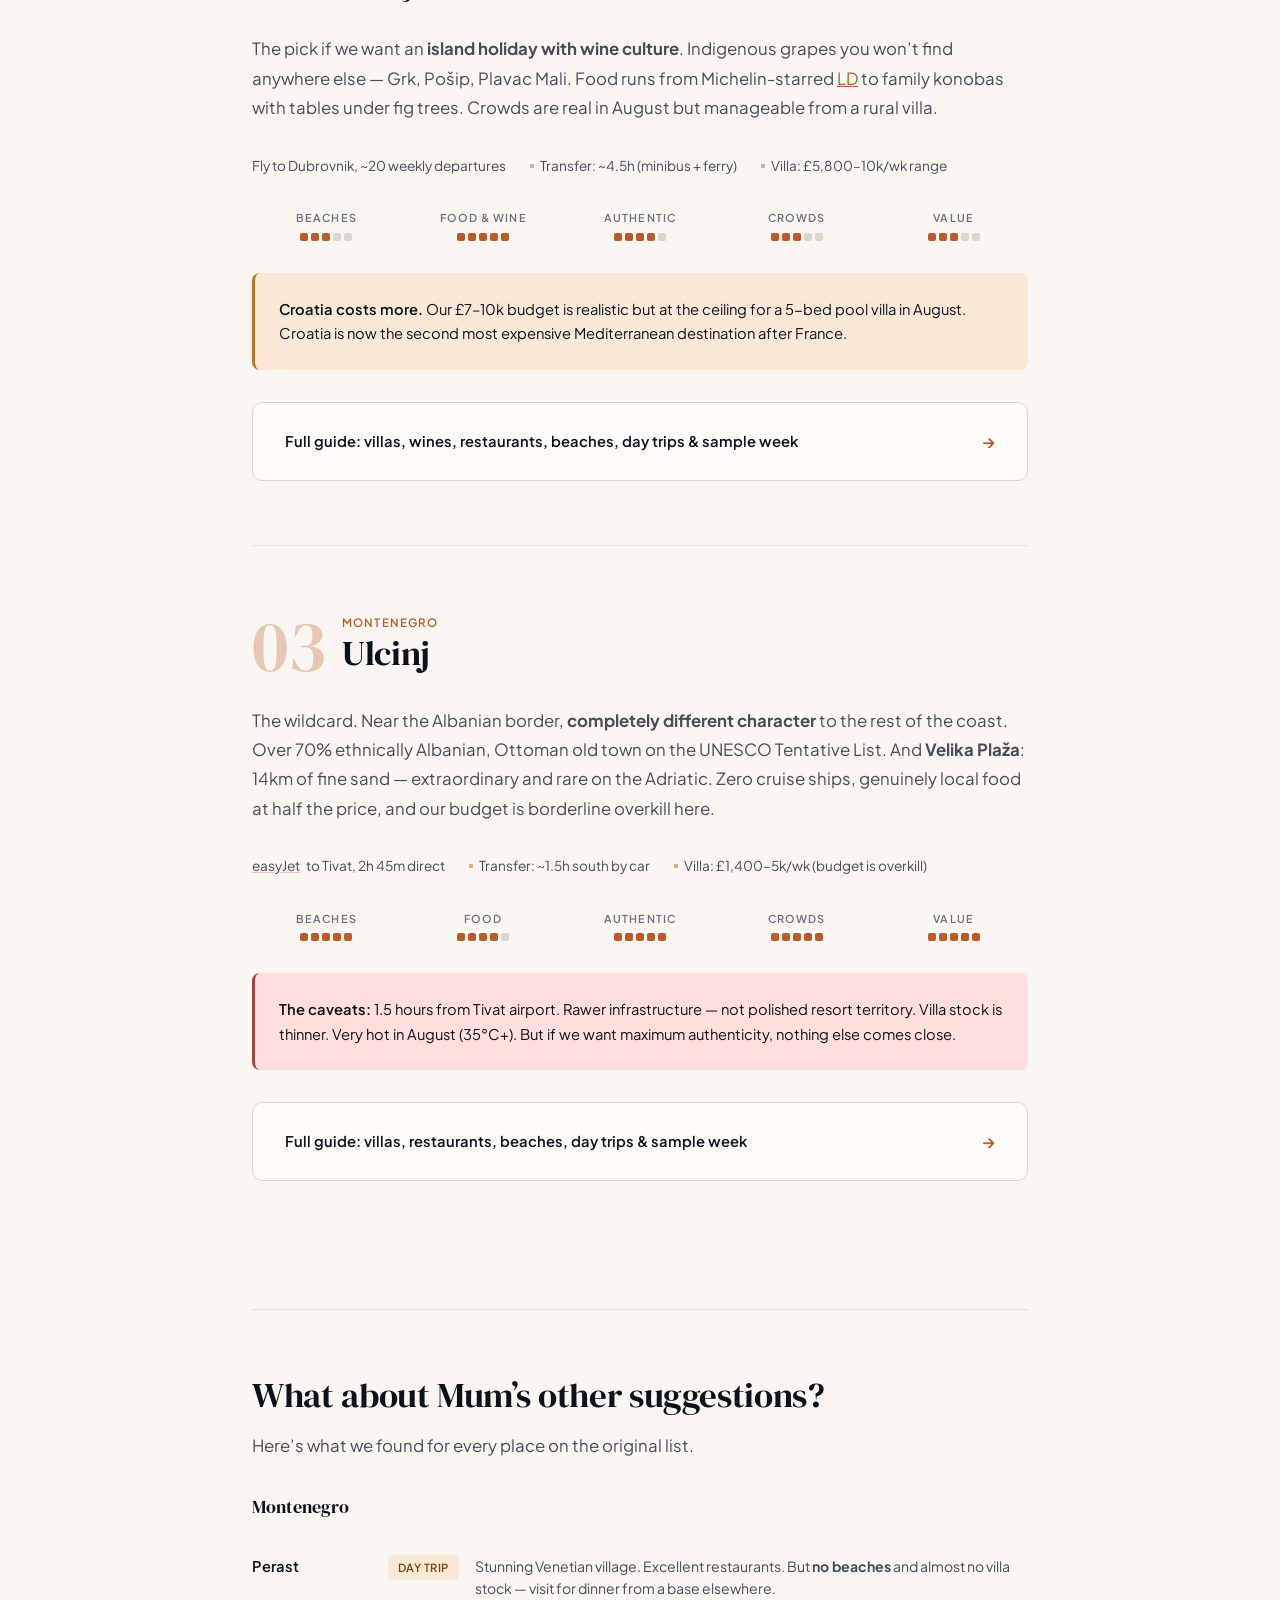
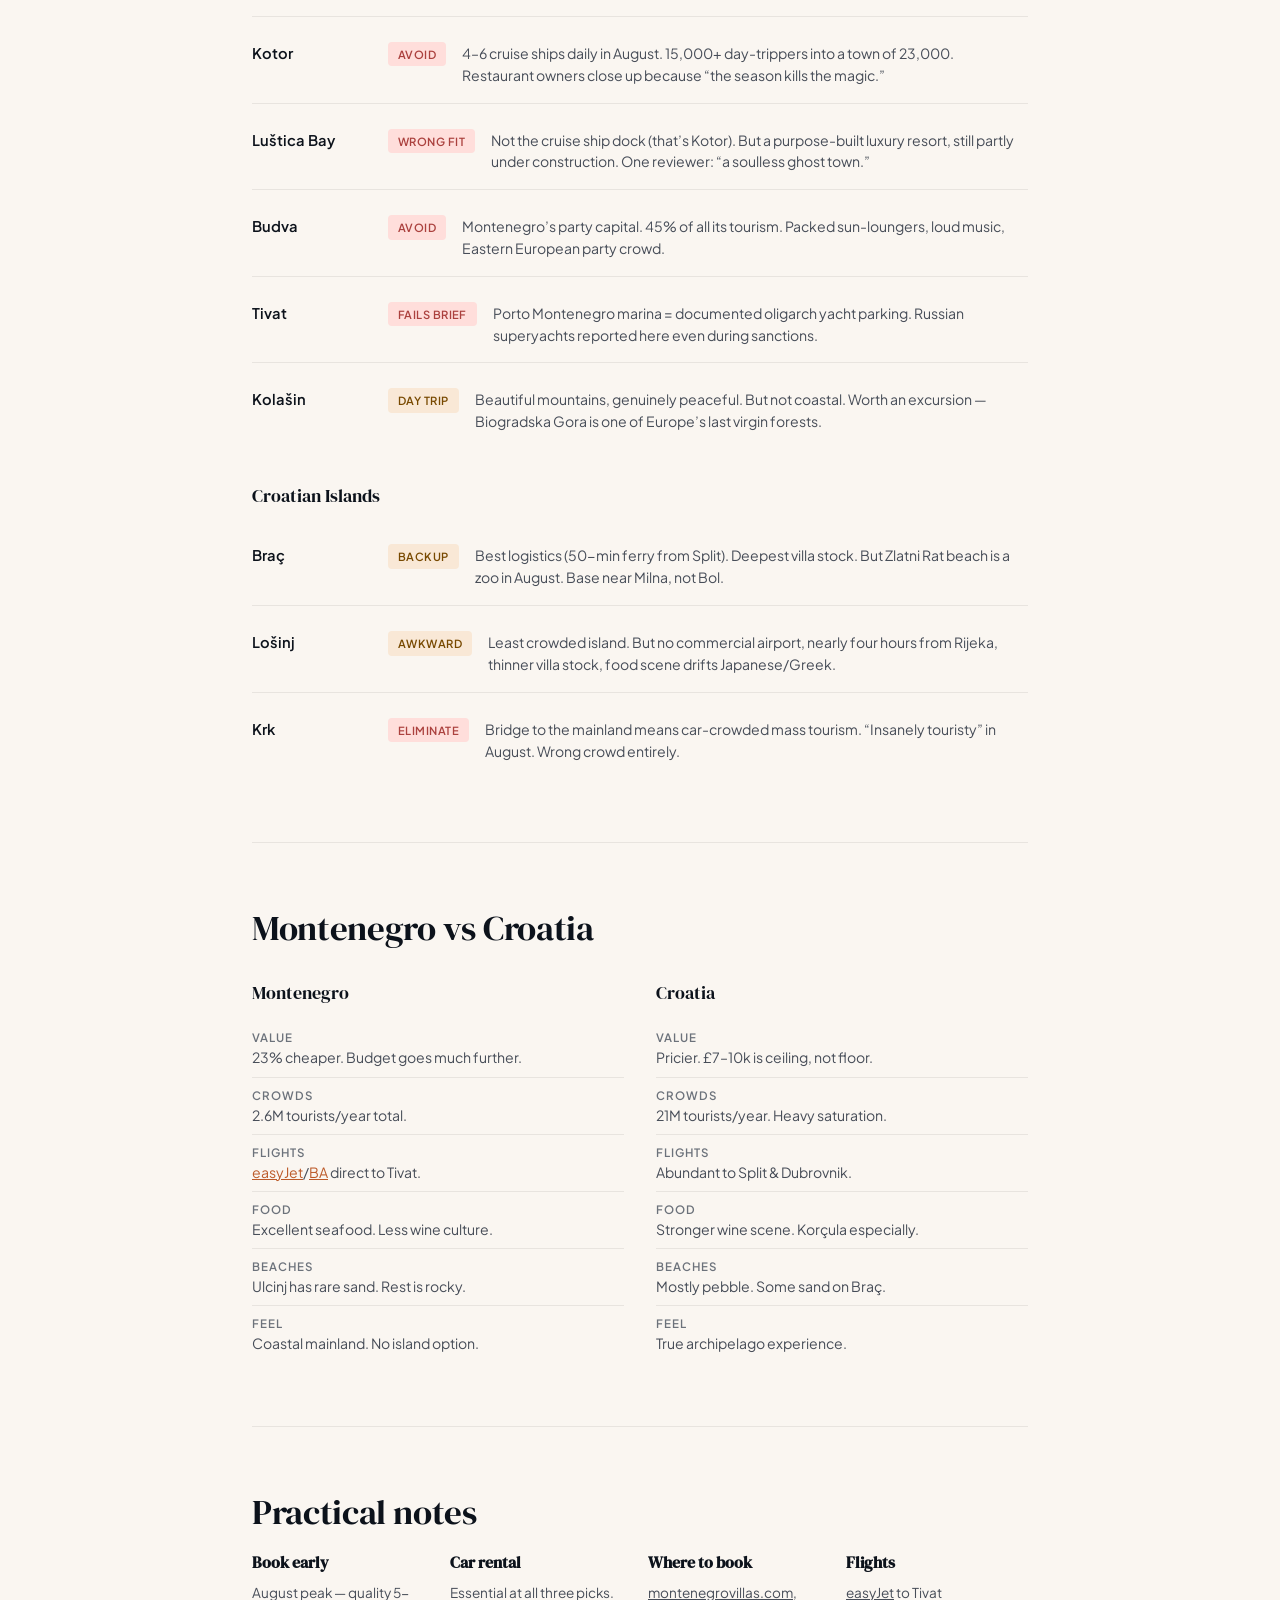
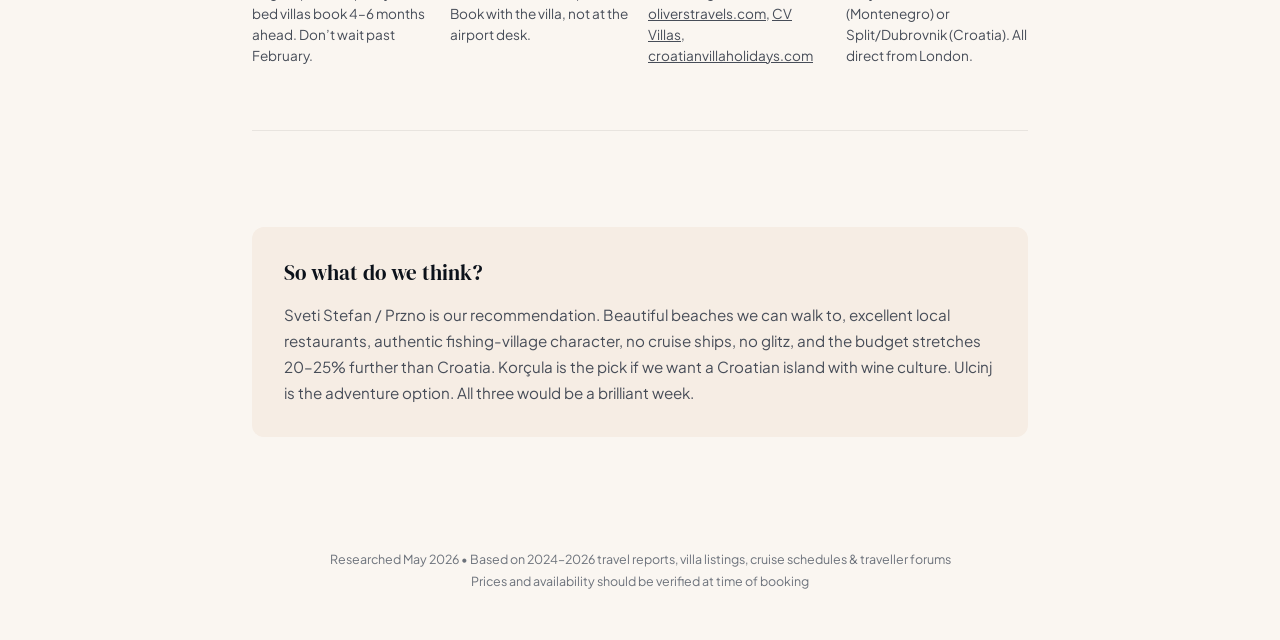
==== commit 500e1fca: "Fix large gap: merge 'Three places survived' section with first rec card" ====
--- a/index.html
+++ b/index.html
@@ -34,10 +34,9 @@
     <section class="section">
         <h2 class="reveal">Three places survived</h2>
         <p class="section-lead reveal">Out of twelve options, only three genuinely fit what we&rsquo;re after: authentic character, walkable beaches, great food, no cruise ships, no oligarch glitz, and villas in budget.</p>
-    </section>
 
     <!-- ── #1 SVETI STEFAN ── -->
-    <section class="rec" id="sveti-stefan">
+    <div class="rec" id="sveti-stefan" style="padding-top: var(--space-xl);">
         <div class="rec-eyebrow">
             <div class="rec-rank">01</div>
             <div class="rec-meta"><div class="label">Montenegro</div><h2>Sveti Stefan / Przno</h2></div>
@@ -59,10 +58,10 @@
             <strong>Aman reopening, July 2026:</strong> Sveti Stefan Beach and King&rsquo;s Beach are now publicly accessible under the new settlement. Queen&rsquo;s Beach remains Aman guests only. Big change &mdash; the beaches were previously blocked off.
         </div>
         <a href="sveti-stefan.html" class="guide-link">Full guide: villas, restaurants, beaches, day trips &amp; sample week</a>
-    </section>
+    </div>
 
     <!-- ── #2 KORCULA ── -->
-    <section class="rec" id="korcula">
+    <div class="rec" id="korcula">
         <div class="rec-eyebrow">
             <div class="rec-rank">02</div>
             <div class="rec-meta"><div class="label">Croatia</div><h2>Kor&ccedil;ula Island</h2></div>
@@ -84,10 +83,10 @@
             <strong>Croatia costs more.</strong> Our &pound;7&ndash;10k budget is realistic but at the ceiling for a 5-bed pool villa in August. Croatia is now the second most expensive Mediterranean destination after France.
         </div>
         <a href="korcula.html" class="guide-link">Full guide: villas, wines, restaurants, beaches, day trips &amp; sample week</a>
-    </section>
+    </div>
 
     <!-- ── #3 ULCINJ ── -->
-    <section class="rec" id="ulcinj">
+    <div class="rec" id="ulcinj">
         <div class="rec-eyebrow">
             <div class="rec-rank">03</div>
             <div class="rec-meta"><div class="label">Montenegro</div><h2>Ulcinj</h2></div>
@@ -109,6 +108,8 @@
             <strong>The caveats:</strong> 1.5 hours from Tivat airport. Rawer infrastructure &mdash; not polished resort territory. Villa stock is thinner. Very hot in August (35&deg;C+). But if we want maximum authenticity, nothing else comes close.
         </div>
         <a href="ulcinj.html" class="guide-link">Full guide: villas, restaurants, beaches, day trips &amp; sample week</a>
+    </div>
+
     </section>
 
     <!-- ════════════ VERDICTS ════════════ -->
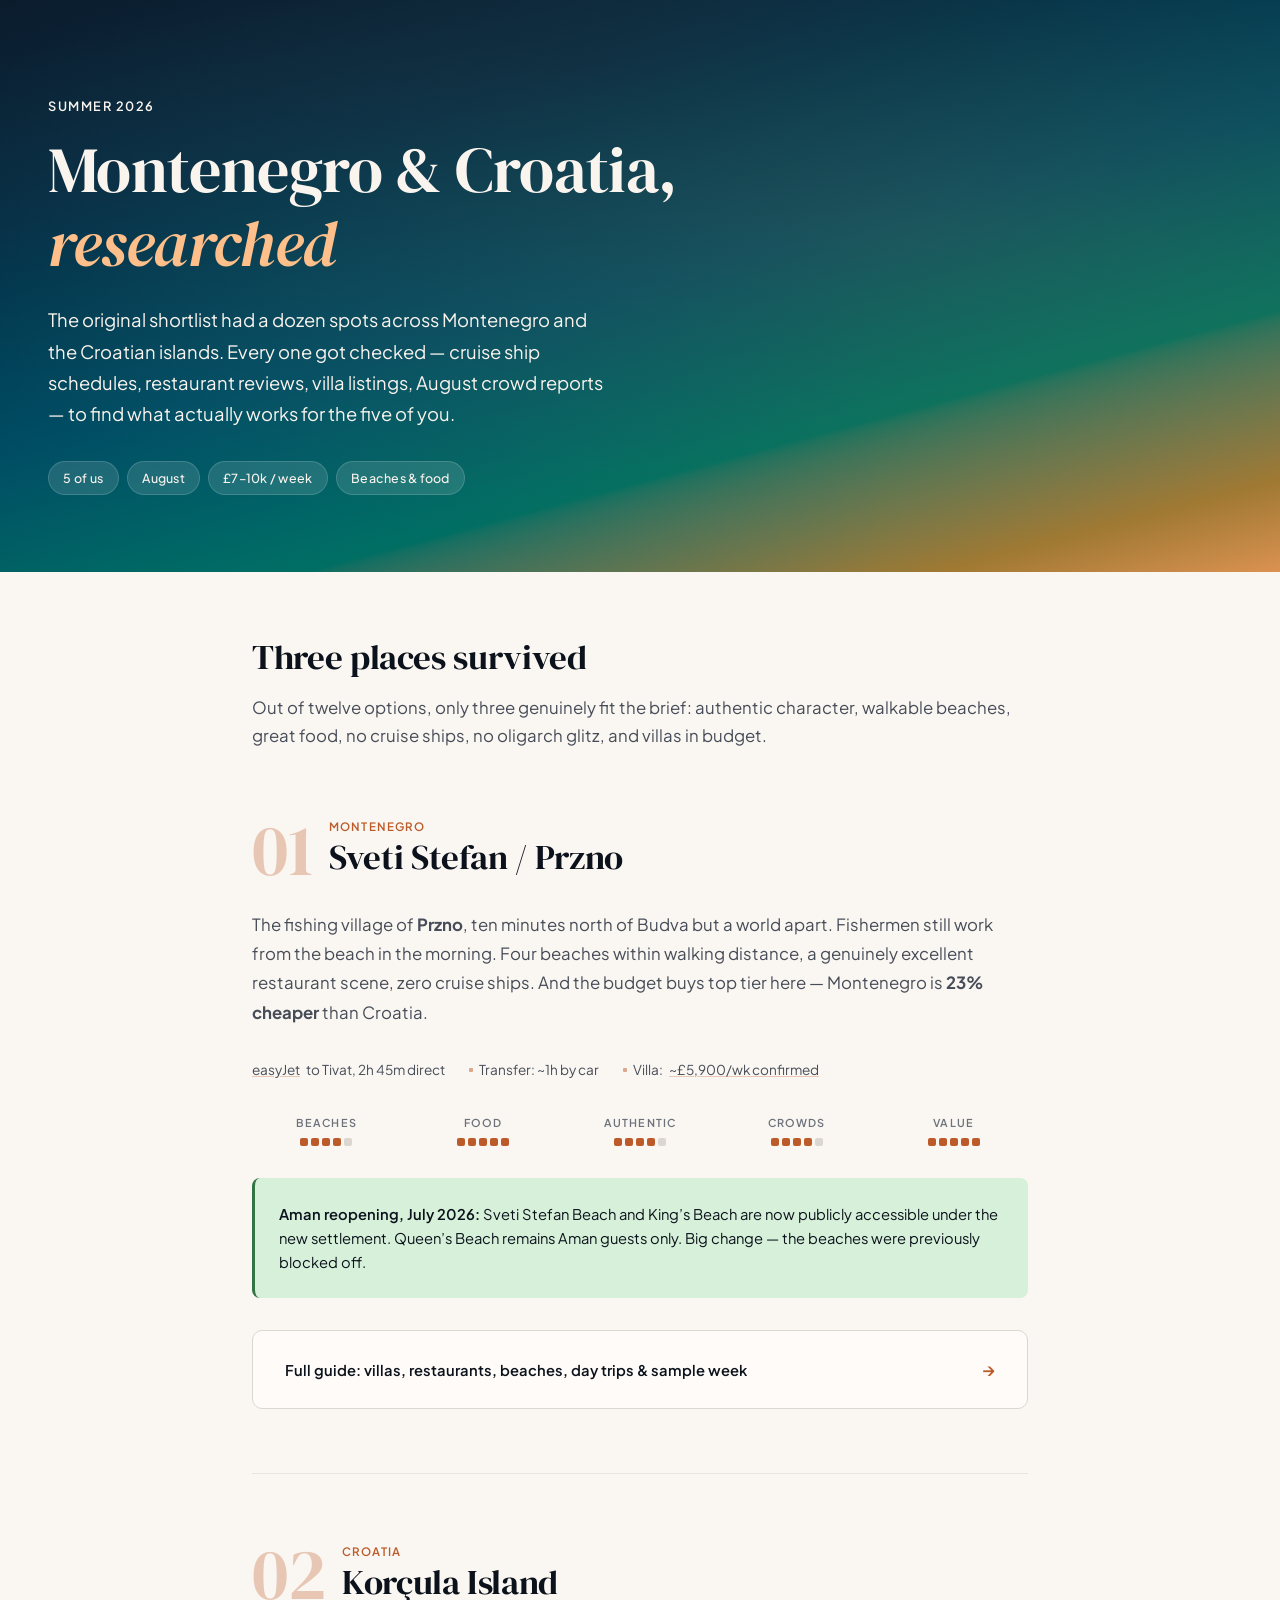
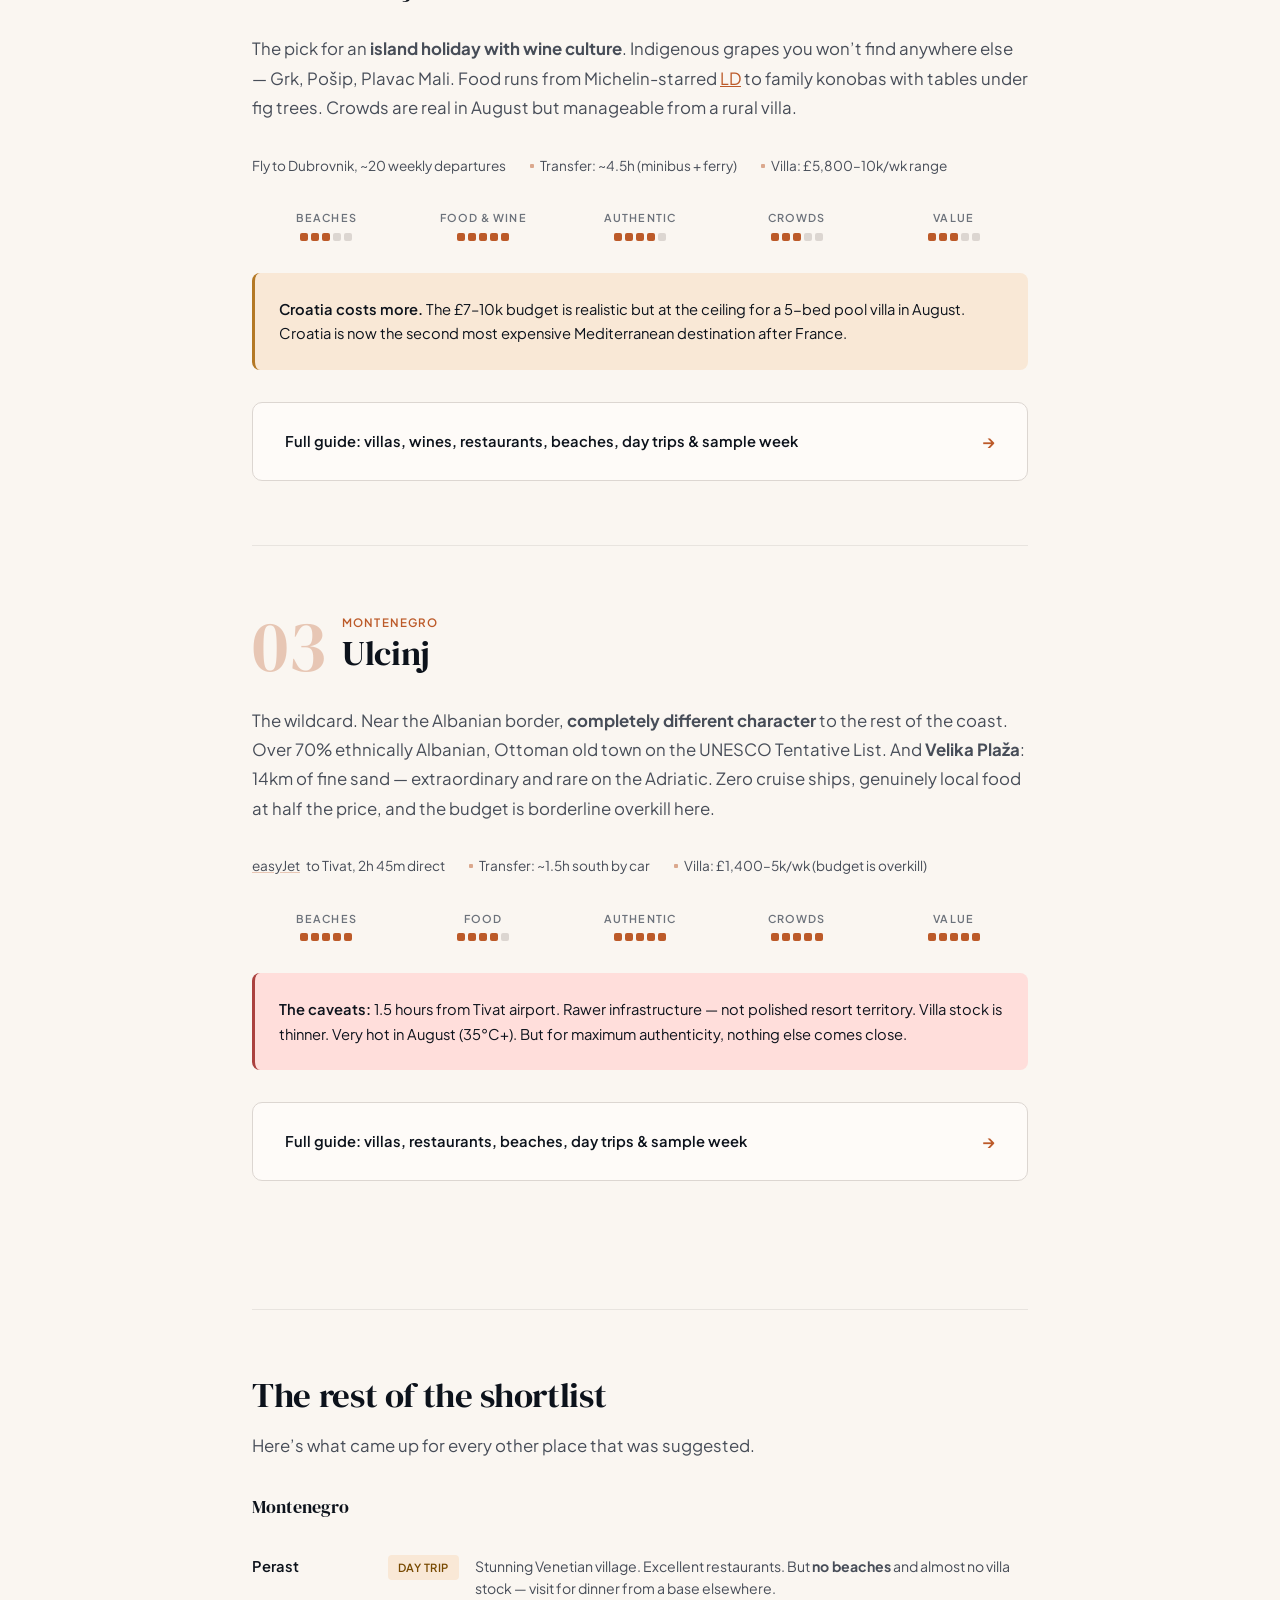
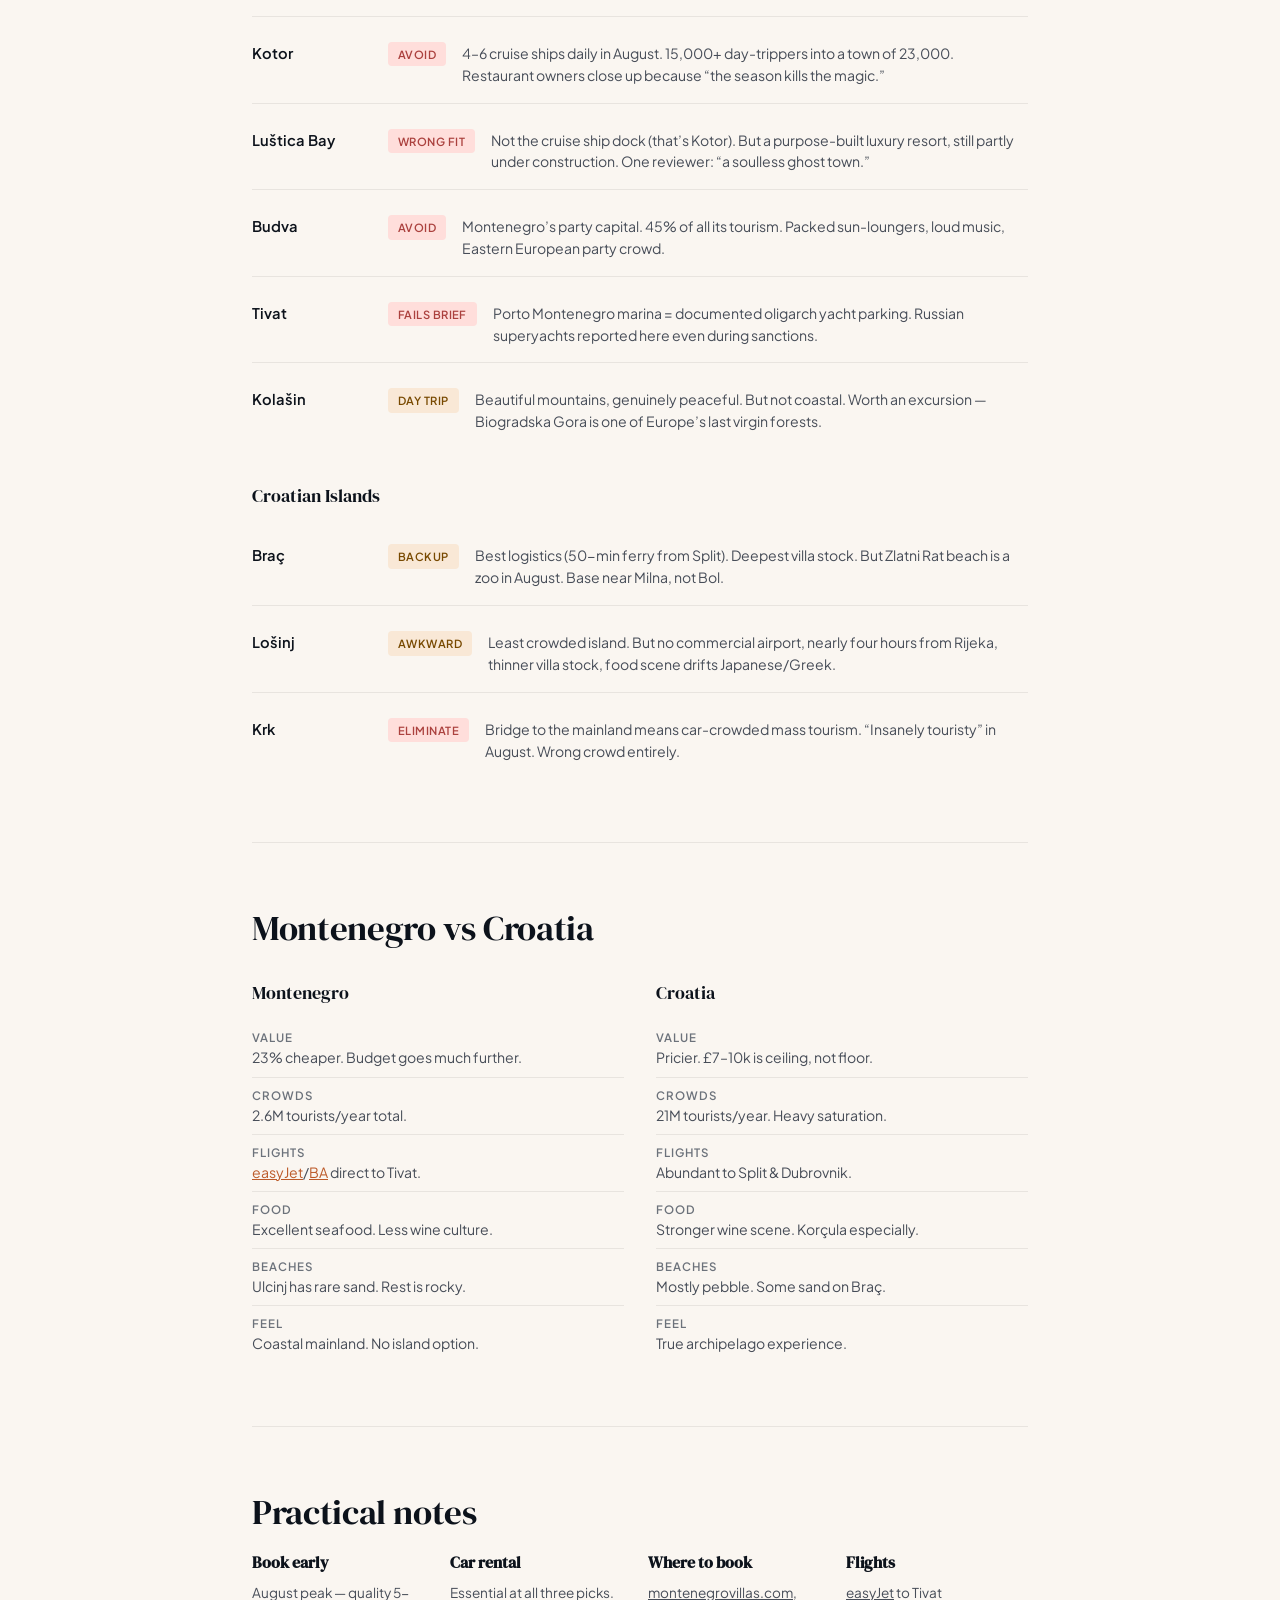
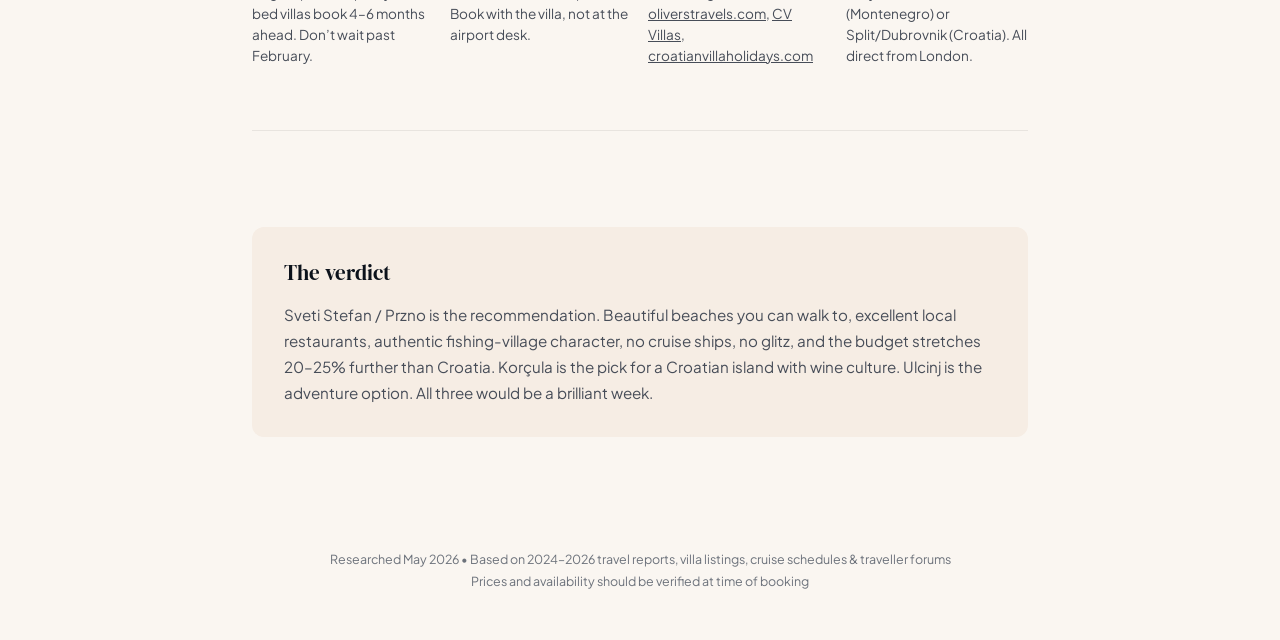
==== commit b0275ff9: "Remove AI-sounding 'we/our' language and all instances of 'Mum' — rewrite to natural voice" ====
--- a/index.html
+++ b/index.html
@@ -18,7 +18,7 @@
     <div class="hero-inner">
         <div class="hero-kicker">Summer 2026</div>
         <h1>Montenegro &amp; Croatia,<br><em>researched</em></h1>
-        <p class="hero-body">Mum suggested a dozen spots across Montenegro and the Croatian islands. We dug into every one &mdash; cruise ship schedules, restaurant reviews, villa listings, August crowd reports &mdash; to find the right fit for all five of us.</p>
+        <p class="hero-body">The original shortlist had a dozen spots across Montenegro and the Croatian islands. Every one got checked &mdash; cruise ship schedules, restaurant reviews, villa listings, August crowd reports &mdash; to find what actually works for the five of you.</p>
         <div class="hero-tags">
             <span class="hero-tag">5 of us</span>
             <span class="hero-tag">August</span>
@@ -33,7 +33,7 @@
     <!-- ════════════ THREE PICKS ════════════ -->
     <section class="section">
         <h2 class="reveal">Three places survived</h2>
-        <p class="section-lead reveal">Out of twelve options, only three genuinely fit what we&rsquo;re after: authentic character, walkable beaches, great food, no cruise ships, no oligarch glitz, and villas in budget.</p>
+        <p class="section-lead reveal">Out of twelve options, only three genuinely fit the brief: authentic character, walkable beaches, great food, no cruise ships, no oligarch glitz, and villas in budget.</p>
 
     <!-- ── #1 SVETI STEFAN ── -->
     <div class="rec" id="sveti-stefan" style="padding-top: var(--space-xl);">
@@ -41,7 +41,7 @@
             <div class="rec-rank">01</div>
             <div class="rec-meta"><div class="label">Montenegro</div><h2>Sveti Stefan / Przno</h2></div>
         </div>
-        <p class="rec-intro">The fishing village of <strong>Przno</strong>, ten minutes north of Budva but a world apart. Fishermen still work from the beach in the morning. Four beaches within walking distance, a genuinely excellent restaurant scene, zero cruise ships. And our budget buys the top tier here &mdash; Montenegro is <strong>23% cheaper</strong> than Croatia.</p>
+        <p class="rec-intro">The fishing village of <strong>Przno</strong>, ten minutes north of Budva but a world apart. Fishermen still work from the beach in the morning. Four beaches within walking distance, a genuinely excellent restaurant scene, zero cruise ships. And the budget buys top tier here &mdash; Montenegro is <strong>23% cheaper</strong> than Croatia.</p>
         <div class="rec-facts">
             <span><a href="https://www.easyjet.com" target="_blank" rel="noopener">easyJet</a> to Tivat, 2h 45m direct</span>
             <span>Transfer: ~1h by car</span>
@@ -66,7 +66,7 @@
             <div class="rec-rank">02</div>
             <div class="rec-meta"><div class="label">Croatia</div><h2>Kor&ccedil;ula Island</h2></div>
         </div>
-        <p class="rec-intro">The pick if we want an <strong>island holiday with wine culture</strong>. Indigenous grapes you won&rsquo;t find anywhere else &mdash; Grk, Po&scaron;ip, Plavac Mali. Food runs from Michelin-starred <a href="https://www.ldrestaurant.com/" target="_blank" rel="noopener">LD</a> to family konobas with tables under fig trees. Crowds are real in August but manageable from a rural villa.</p>
+        <p class="rec-intro">The pick for an <strong>island holiday with wine culture</strong>. Indigenous grapes you won&rsquo;t find anywhere else &mdash; Grk, Po&scaron;ip, Plavac Mali. Food runs from Michelin-starred <a href="https://www.ldrestaurant.com/" target="_blank" rel="noopener">LD</a> to family konobas with tables under fig trees. Crowds are real in August but manageable from a rural villa.</p>
         <div class="rec-facts">
             <span>Fly to Dubrovnik, ~20 weekly departures</span>
             <span>Transfer: ~4.5h (minibus + ferry)</span>
@@ -80,7 +80,7 @@
             <div class="score"><span class="label">Value</span><div class="score-bar"><div class="score-pip filled"></div><div class="score-pip filled"></div><div class="score-pip filled"></div><div class="score-pip"></div><div class="score-pip"></div></div></div>
         </div>
         <div class="callout callout-warm">
-            <strong>Croatia costs more.</strong> Our &pound;7&ndash;10k budget is realistic but at the ceiling for a 5-bed pool villa in August. Croatia is now the second most expensive Mediterranean destination after France.
+            <strong>Croatia costs more.</strong> The &pound;7&ndash;10k budget is realistic but at the ceiling for a 5-bed pool villa in August. Croatia is now the second most expensive Mediterranean destination after France.
         </div>
         <a href="korcula.html" class="guide-link">Full guide: villas, wines, restaurants, beaches, day trips &amp; sample week</a>
     </div>
@@ -91,7 +91,7 @@
             <div class="rec-rank">03</div>
             <div class="rec-meta"><div class="label">Montenegro</div><h2>Ulcinj</h2></div>
         </div>
-        <p class="rec-intro">The wildcard. Near the Albanian border, <strong>completely different character</strong> to the rest of the coast. Over 70% ethnically Albanian, Ottoman old town on the UNESCO Tentative List. And <strong>Velika Pla&zcaron;a</strong>: 14km of fine sand &mdash; extraordinary and rare on the Adriatic. Zero cruise ships, genuinely local food at half the price, and our budget is borderline overkill here.</p>
+        <p class="rec-intro">The wildcard. Near the Albanian border, <strong>completely different character</strong> to the rest of the coast. Over 70% ethnically Albanian, Ottoman old town on the UNESCO Tentative List. And <strong>Velika Pla&zcaron;a</strong>: 14km of fine sand &mdash; extraordinary and rare on the Adriatic. Zero cruise ships, genuinely local food at half the price, and the budget is borderline overkill here.</p>
         <div class="rec-facts">
             <span><a href="https://www.easyjet.com" target="_blank" rel="noopener">easyJet</a> to Tivat, 2h 45m direct</span>
             <span>Transfer: ~1.5h south by car</span>
@@ -105,7 +105,7 @@
             <div class="score"><span class="label">Value</span><div class="score-bar"><div class="score-pip filled"></div><div class="score-pip filled"></div><div class="score-pip filled"></div><div class="score-pip filled"></div><div class="score-pip filled"></div></div></div>
         </div>
         <div class="callout callout-coral">
-            <strong>The caveats:</strong> 1.5 hours from Tivat airport. Rawer infrastructure &mdash; not polished resort territory. Villa stock is thinner. Very hot in August (35&deg;C+). But if we want maximum authenticity, nothing else comes close.
+            <strong>The caveats:</strong> 1.5 hours from Tivat airport. Rawer infrastructure &mdash; not polished resort territory. Villa stock is thinner. Very hot in August (35&deg;C+). But for maximum authenticity, nothing else comes close.
         </div>
         <a href="ulcinj.html" class="guide-link">Full guide: villas, restaurants, beaches, day trips &amp; sample week</a>
     </div>
@@ -114,8 +114,8 @@
 
     <!-- ════════════ VERDICTS ════════════ -->
     <section class="section">
-        <h2>What about Mum&rsquo;s other suggestions?</h2>
-        <p class="section-lead">Here&rsquo;s what we found for every place on the original list.</p>
+        <h2>The rest of the shortlist</h2>
+        <p class="section-lead">Here&rsquo;s what came up for every other place that was suggested.</p>
 
         <div class="verdict-group-label">Montenegro</div>
         <div class="verdicts">
@@ -186,8 +186,8 @@
     <!-- ════════════ BOTTOM LINE ════════════ -->
     <section class="section">
         <div class="bottom-line">
-            <h3>So what do we think?</h3>
-            <p>Sveti Stefan / Przno is our recommendation. Beautiful beaches we can walk to, excellent local restaurants, authentic fishing-village character, no cruise ships, no glitz, and the budget stretches 20&ndash;25% further than Croatia. Kor&ccedil;ula is the pick if we want a Croatian island with wine culture. Ulcinj is the adventure option. All three would be a brilliant week.</p>
+            <h3>The verdict</h3>
+            <p>Sveti Stefan / Przno is the recommendation. Beautiful beaches you can walk to, excellent local restaurants, authentic fishing-village character, no cruise ships, no glitz, and the budget stretches 20&ndash;25% further than Croatia. Kor&ccedil;ula is the pick for a Croatian island with wine culture. Ulcinj is the adventure option. All three would be a brilliant week.</p>
         </div>
     </section>
 
